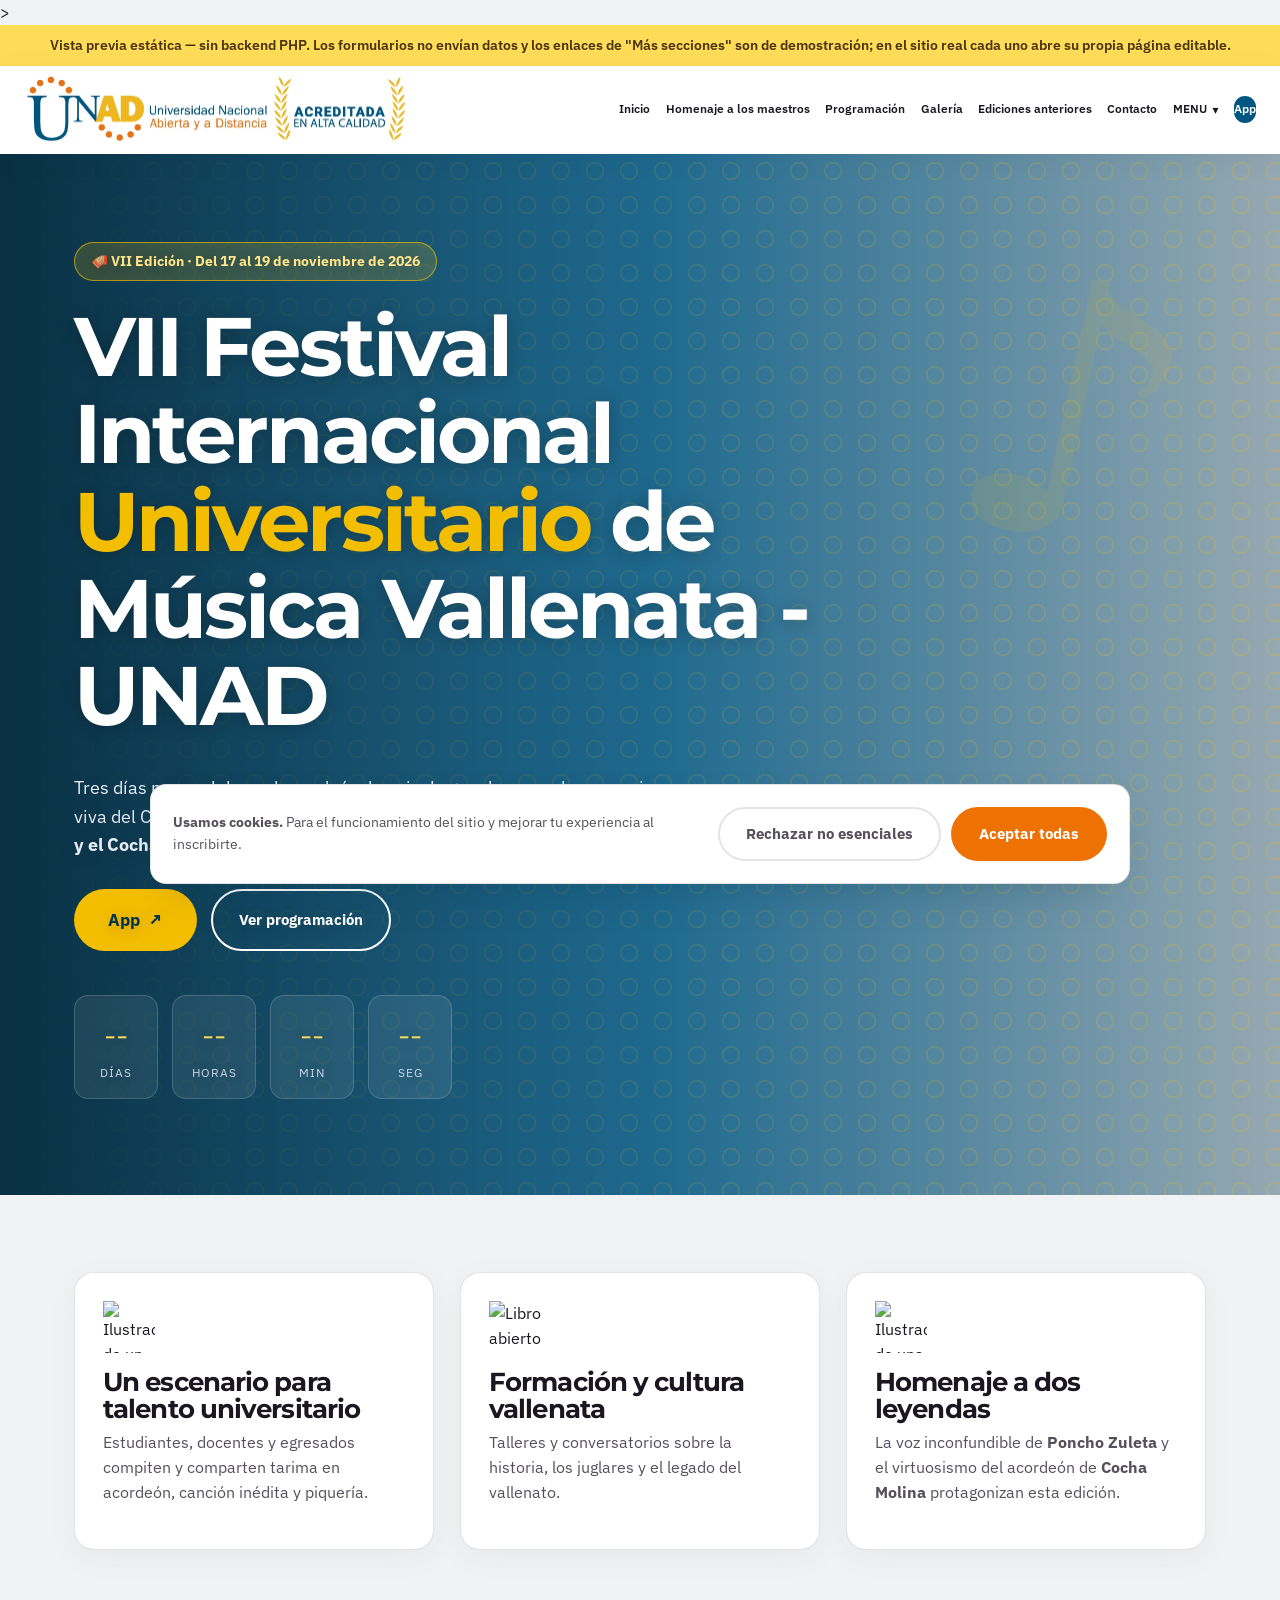
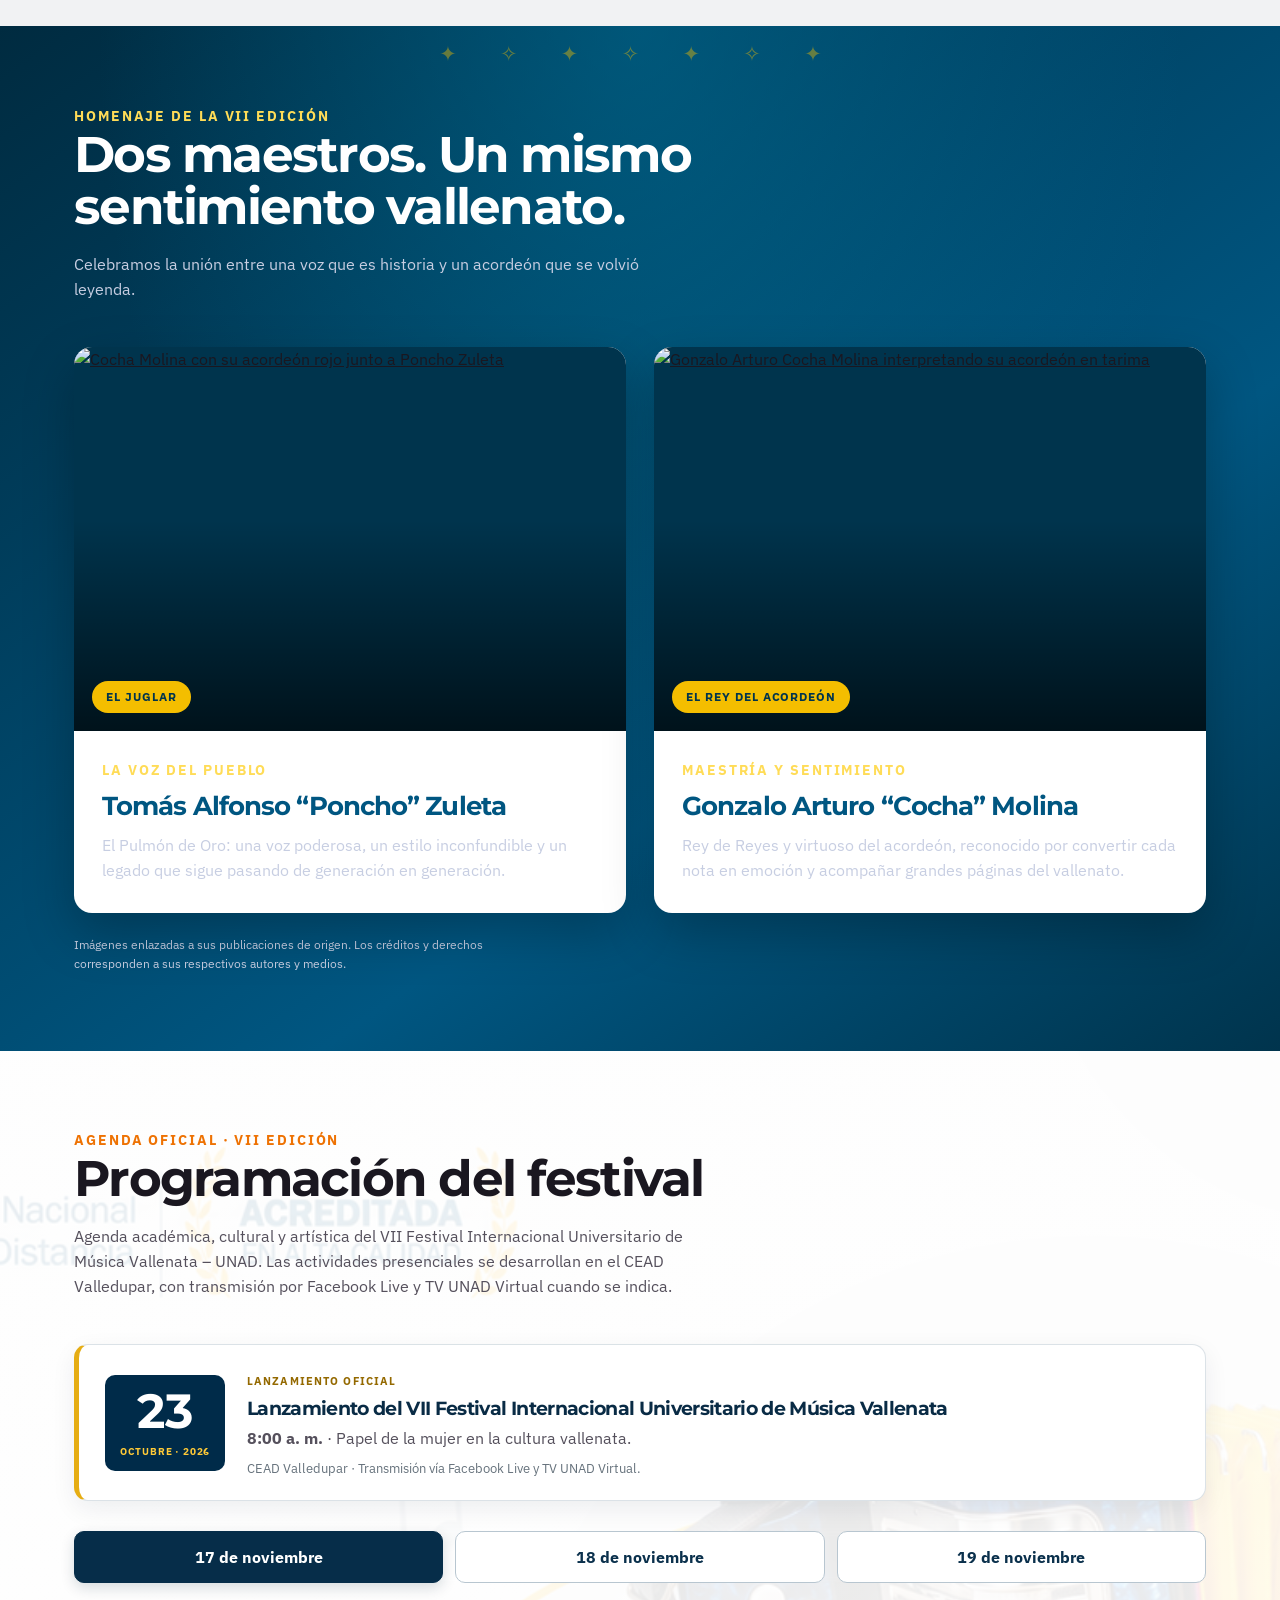
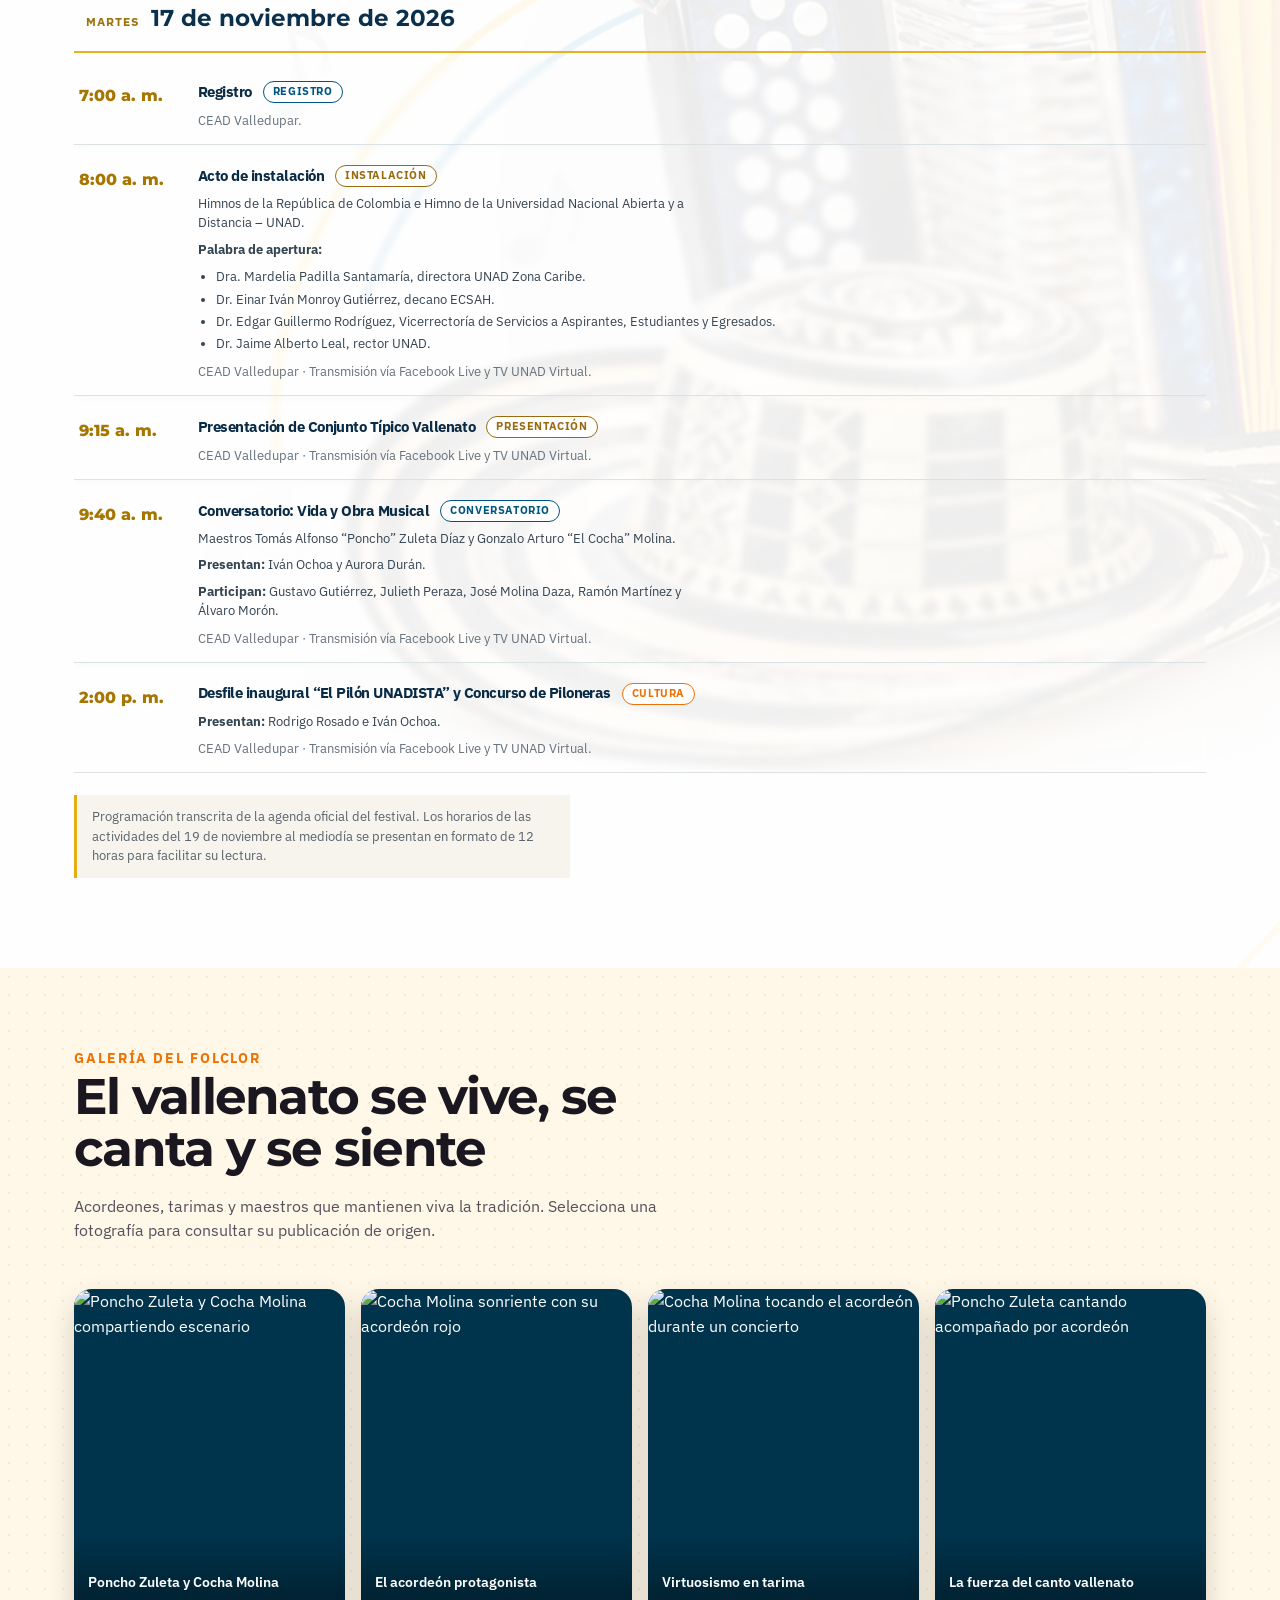
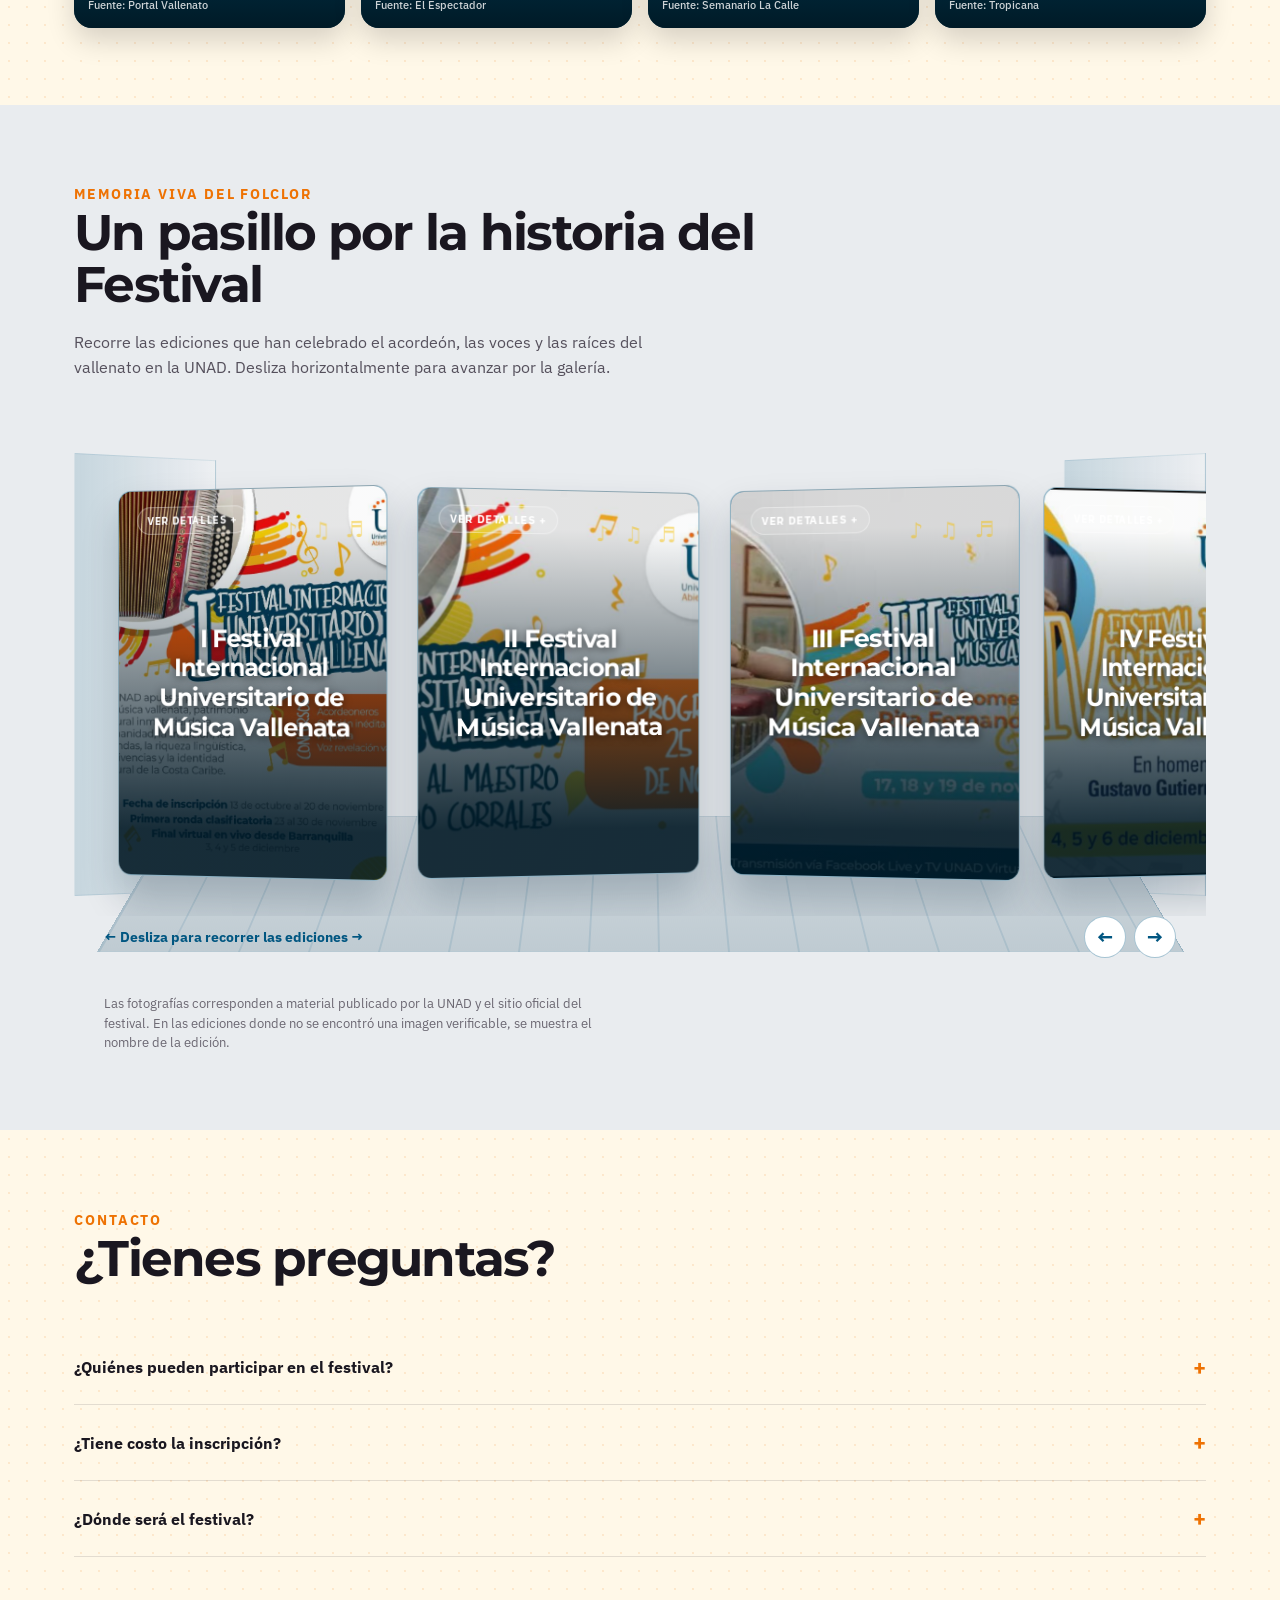
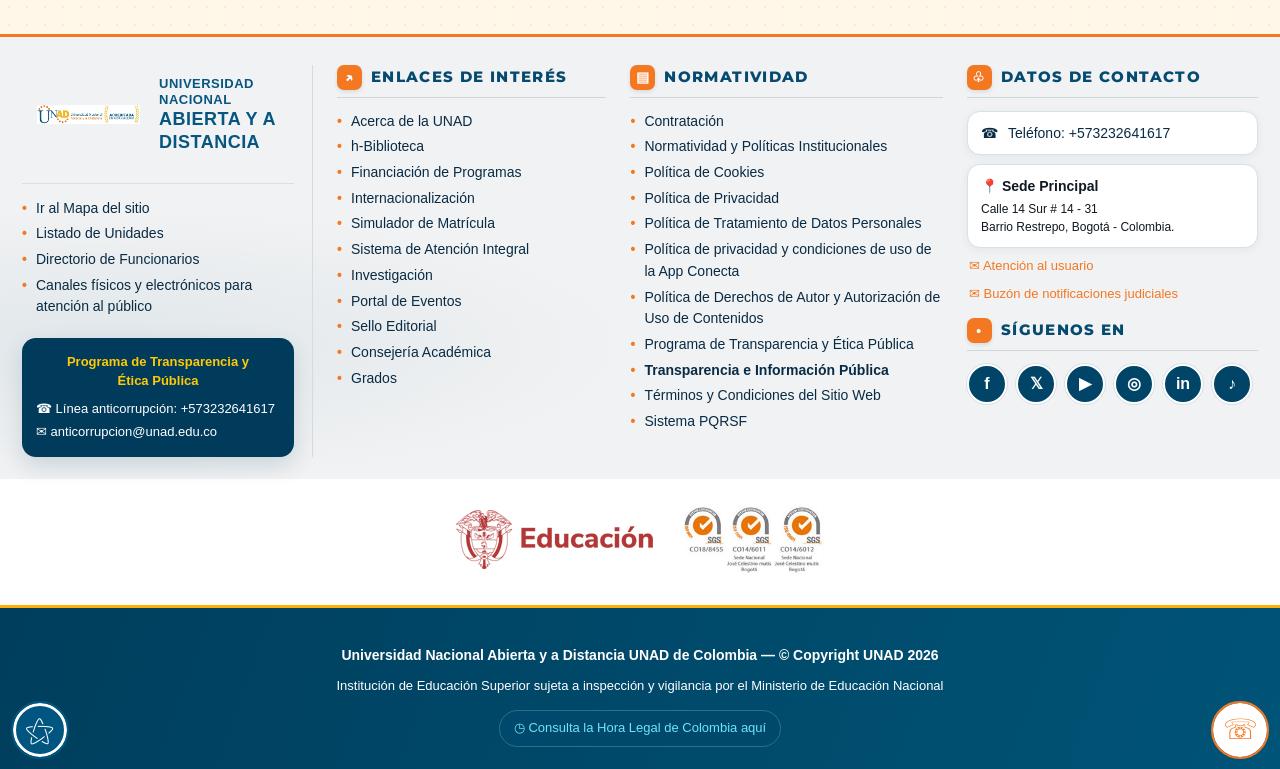
==== index.html @ 538d1299 "Replace generic feature icons with music-themed illustrations" ====
<!DOCTYPE html>
<html lang="es">
<head>
<meta charset="UTF-8">
<meta name="viewport" content="width=device-width, initial-scale=1">
<title>VII Festival Internacional Universitario de Música Vallenata UNAD — Vista previa</title>
<link rel="preconnect" href="https://fonts.googleapis.com">
<link rel="preconnect" href="https://fonts.gstatic.com" crossorigin>
<link href="https://fonts.googleapis.com/css2?family=IBM+Plex+Sans:wght@400;500;600;700&family=Montserrat:wght@400;500;600;700;800;900&display=swap" rel="stylesheet">
<link rel="stylesheet" href="styles.css?v=responsive-20261118">>
</head>
<body>
<button class="volver-arriba" id="volverArriba" type="button" aria-label="Volver arriba">↑</button>
<div class="aviso-preview">Vista previa estática — sin backend PHP. Los formularios no envían datos y los enlaces de "Más secciones" son de demostración; en el sitio real cada uno abre su propia página editable.</div>
<a href="#contenido" class="salto-enlace">Saltar al contenido</a>

<header class="cabecera">
  <div class="contenedor cabecera__barra">
    <a href="#inicio" class="marca">
      <img class="logo-unad" src="images/LOGO%20-%20UNAD.png" alt="Logo oficial de la UNAD">
      <span class="marca__texto"><strong>Festival Vallenato</strong><small>Universitario · VII Edición</small><span class="sello-acreditacion-mini">UNAD · Acreditada en alta calidad</span></span>
    </a>
    <button class="menu-boton" id="menuBoton" aria-expanded="false" aria-controls="menuPrincipal" aria-label="Abrir menú"><span></span><span></span><span></span></button>
    <nav id="menuPrincipal" class="nav">
      <a href="#inicio">Inicio</a>
      <a href="#poncho">Homenaje a los maestros</a>
      <a href="#programacion">Programación</a>
      <a href="#galeria">Galería</a>
      <a href="#inscripciones">Ediciones anteriores</a>
      <a href="#contacto">Contacto</a>
      <div class="nav-drop">
        <button type="button" class="nav-drop__disparador" id="masSeccionesBoton" aria-expanded="false">MENU <span class="nav-drop__flecha">▾</span></button>
        <div class="nav-drop__panel" id="masSeccionesPanel">
          <a href="#paginaConstruccion" data-construccion><span>📄</span> Requisitos</a>
          <a href="concursantes.html"><span>🎉</span> Concursantes</a>
          <a href="comite-directivo.html"><span>🏛️</span> Comité Directivo</a>
          <a href="#paginaConstruccion" data-construccion><span>🏆</span> Ganadores</a>
          <a href="#paginaConstruccion" data-construccion><span>🧑‍⚖️</span> Jurados</a>
          <a href="conversatorio-vida-obra.html"><span>🎙️</span> Conversatorio Vida y Obra</a>
          <a href="#paginaConstruccion" data-construccion><span>🎖️</span> Condecorados Vida y Obra</a>
          <a href="foro-academico.html"><span>💬</span> Foro Académico</a>
          <a href="#paginaConstruccion" data-construccion><span>🌱</span> Semillero Cultura Caribe</a>
          <a href="#paginaConstruccion" data-construccion><span>📖</span> Revista Vallenata (Aires Vallento)</a>
          <a href="asistencia.html"><span>📊</span> Invitados especiales</a>
          <a href="#paginaConstruccion" data-construccion><span>🚀</span> Incubadora de Talento</a>
          <a href="#paginaConstruccion" data-construccion><span>🎪</span> Expofestival UNADISTA</a>
        </div>
      </div>
      <a href="#" class="nav__cta app-link" data-app-placeholder aria-label="Enlace a la aplicación, pendiente de configurar">App</a>
    </nav>
  </div>
</header>

<main id="contenido">

<section class="heroe" id="inicio">
  <div class="heroe__fuelle"></div>
  <div class="contenedor">
    <div class="heroe__contenido">
      <span class="heroe__ojo">🪗 VII Edición · Del 17 al 19 de noviembre de 2026</span>
      <h1>VII Festival Internacional <em> Universitario </em> de Música Vallenata - UNAD </h1>
      <p class="heroe__sub">Tres días para celebrar el acordeón, la caja, la guacharaca y la memoria viva del Caribe. Esta edición rinde homenaje a dos leyendas: <strong>Poncho Zuleta y el Cocha Molina</strong>.</p>
      <div class="heroe__acciones">
        <a href="#" class="boton boton--dorado boton--grande app-link" data-app-placeholder aria-label="Enlace a la aplicación, pendiente de configurar">App <span aria-hidden="true">↗</span></a>
        <a href="#programacion" class="boton boton--linea" style="color:#fff;">Ver programación</a>
      </div>
      <div class="contador" id="contadorFestival" data-fecha="2026-11-17T08:00:00">
        <div class="contador__bloque"><span class="contador__num" id="cDias">--</span><span class="contador__etq">Días</span></div>
        <div class="contador__bloque"><span class="contador__num" id="cHoras">--</span><span class="contador__etq">Horas</span></div>
        <div class="contador__bloque"><span class="contador__num" id="cMin">--</span><span class="contador__etq">Min</span></div>
        <div class="contador__bloque"><span class="contador__num" id="cSeg">--</span><span class="contador__etq">Seg</span></div>
      </div>
    </div>
  </div>
</section>


<section class="seccion">
  <div class="contenedor">
    <div class="rejilla rejilla--3">
      <div class="tarjeta">
        <span class="icono-vallenato__marco"><img class="icono-vallenato" src="https://www.svgrepo.com/show/66164/accordion.svg" alt="Ilustración de un acordeón" loading="lazy"></span>
        <h3>Un escenario para talento universitario</h3>
        <p>Estudiantes, docentes y egresados compiten y comparten tarima en acordeón, canción inédita y piquería.</p>
      </div>
      <div class="tarjeta">
        <span class="icono-vallenato__marco icono-vallenato__marco--libro"><img class="icono-vallenato" src="https://www.svgrepo.com/show/537464/open-book.svg" alt="Libro abierto, símbolo de formación y cultura" loading="lazy"><img class="icono-vallenato__nota" src="https://www.svgrepo.com/show/313279/musical-notes.svg" alt="" aria-hidden="true" loading="lazy"></span>
        <h3>Formación y cultura vallenata</h3>
        <p>Talleres y conversatorios sobre la historia, los juglares y el legado del vallenato.</p>
      </div>
      <div class="tarjeta">
        <span class="icono-vallenato__marco"><img class="icono-vallenato" src="https://www.svgrepo.com/show/49041/guitar-music-instrument.svg" alt="Ilustración de una guitarra" loading="lazy"></span>
        <h3>Homenaje a dos leyendas</h3>
        <p>La voz inconfundible de <strong>Poncho Zuleta</strong> y el virtuosismo del acordeón de <strong>Cocha Molina</strong> protagonizan esta edición.</p>
      </div>
    </div>
  </div>
</section>

<section class="seccion seccion--oscura homenaje" id="poncho">
  <div class="homenaje__bordado" aria-hidden="true">✦ ✧ ✦ ✧ ✦ ✧ ✦</div>
  <div class="contenedor">
    <div class="seccion__cabecera">
      <span class="seccion__kicker">Homenaje de la VII edición</span>
      <h2>Dos maestros. Un mismo sentimiento vallenato.</h2>
      <p>Celebramos la unión entre una voz que es historia y un acordeón que se volvió leyenda.</p>
    </div>
    <div class="homenaje__maestros">
      <article class="maestro-card">
        <a class="maestro-card__foto" href="https://www.elespectador.com/entretenimiento/musica/poncho-zuleta-y-cocha-molina-presentan-al-mundo-el-juglar-y-el-rey-de-reyes/" target="_blank" rel="noopener noreferrer" aria-label="Ver artículo sobre Poncho Zuleta y Cocha Molina">
          <img src="https://cloudfront-us-east-1.images.arcpublishing.com/elespectador/MXMMQKSXNFFPRJWNBVIQBXIE6Y.jpg" alt="Cocha Molina con su acordeón rojo junto a Poncho Zuleta" loading="lazy">
          <span class="maestro-card__sello">El juglar</span>
        </a>
        <div class="maestro-card__texto"><span class="seccion__kicker">La voz del pueblo</span><h3>Tomás Alfonso “Poncho” Zuleta</h3><p>El Pulmón de Oro: una voz poderosa, un estilo inconfundible y un legado que sigue pasando de generación en generación.</p></div>
      </article>
      <article class="maestro-card">
        <a class="maestro-card__foto" href="https://semanariolacalle.com/del-acordeon-al-teclado-la-nueva-apuesta-del-cocha-molina-para-preservar-la-musica-vallenata/" target="_blank" rel="noopener noreferrer" aria-label="Ver artículo sobre Cocha Molina">
          <img src="https://cdn.semanariolacalle.com/2021/10/WhatsApp-Image-2021-10-08-at-11.25.32-AM.jpeg" alt="Gonzalo Arturo Cocha Molina interpretando su acordeón en tarima" loading="lazy">
          <span class="maestro-card__sello">El rey del acordeón</span>
        </a>
        <div class="maestro-card__texto"><span class="seccion__kicker">Maestría y sentimiento</span><h3>Gonzalo Arturo “Cocha” Molina</h3><p>Rey de Reyes y virtuoso del acordeón, reconocido por convertir cada nota en emoción y acompañar grandes páginas del vallenato.</p></div>
      </article>
    </div>
    <p class="homenaje__nota">Imágenes enlazadas a sus publicaciones de origen. Los créditos y derechos corresponden a sus respectivos autores y medios.</p>
  </div>
</section>

<section class="seccion agenda-oficial" id="programacion">
  <div class="contenedor">
    <div class="seccion__cabecera">
      <span class="seccion__kicker">Agenda oficial · VII edición</span>
      <h2>Programación del festival</h2>
      <p>Agenda académica, cultural y artística del VII Festival Internacional Universitario de Música Vallenata – UNAD. Las actividades presenciales se desarrollan en el CEAD Valledupar, con transmisión por Facebook Live y TV UNAD Virtual cuando se indica.</p>
    </div>
    <div class="agenda-lanzamiento">
      <div class="agenda-lanzamiento__fecha"><strong>23</strong><span>OCTUBRE · 2026</span></div>
      <div class="agenda-lanzamiento__contenido">
        <span class="agenda-etiqueta">Lanzamiento oficial</span>
        <h3>Lanzamiento del VII Festival Internacional Universitario de Música Vallenata</h3>
        <p><strong>8:00 a. m.</strong> · Papel de la mujer en la cultura vallenata.</p>
        <small>CEAD Valledupar · Transmisión vía Facebook Live y TV UNAD Virtual.</small>
      </div>
    </div>
    <div class="dias-tabs agenda-selector" role="tablist" aria-label="Seleccionar día de programación">
      <button type="button" class="activo" role="tab" aria-selected="true" aria-controls="dia1" data-dia="dia1">17 de noviembre</button>
      <button type="button" role="tab" aria-selected="false" aria-controls="dia2" data-dia="dia2">18 de noviembre</button>
      <button type="button" role="tab" aria-selected="false" aria-controls="dia3" data-dia="dia3">19 de noviembre</button>
    </div>
    <div class="agenda-dias-completos">
      <section id="dia1" class="dia-panel activo">
        <div class="agenda-fecha"><span>Martes</span><strong>17 de noviembre de 2026</strong></div>
        <article class="evento-fila agenda-evento"><time class="evento-fila__hora">7:00 a. m.</time><div><div class="agenda-evento__titulo"><h4>Registro</h4><span class="etiqueta etiqueta--academico">Registro</span></div><small>CEAD Valledupar.</small></div></article>
        <article class="evento-fila agenda-evento"><time class="evento-fila__hora">8:00 a. m.</time><div><div class="agenda-evento__titulo"><h4>Acto de instalación</h4><span class="etiqueta etiqueta--homenaje">Instalación</span></div><p>Himnos de la República de Colombia e Himno de la Universidad Nacional Abierta y a Distancia – UNAD.</p><p><strong>Palabra de apertura:</strong></p><ul><li>Dra. Mardelia Padilla Santamaría, directora UNAD Zona Caribe.</li><li>Dr. Einar Iván Monroy Gutiérrez, decano ECSAH.</li><li>Dr. Edgar Guillermo Rodríguez, Vicerrectoría de Servicios a Aspirantes, Estudiantes y Egresados.</li><li>Dr. Jaime Alberto Leal, rector UNAD.</li></ul><small>CEAD Valledupar · Transmisión vía Facebook Live y TV UNAD Virtual.</small></div></article>
        <article class="evento-fila agenda-evento"><time class="evento-fila__hora">9:15 a. m.</time><div><div class="agenda-evento__titulo"><h4>Presentación de Conjunto Típico Vallenato</h4><span class="etiqueta etiqueta--homenaje">Presentación</span></div><small>CEAD Valledupar · Transmisión vía Facebook Live y TV UNAD Virtual.</small></div></article>
        <article class="evento-fila agenda-evento"><time class="evento-fila__hora">9:40 a. m.</time><div><div class="agenda-evento__titulo"><h4>Conversatorio: Vida y Obra Musical</h4><span class="etiqueta etiqueta--academico">Conversatorio</span></div><p>Maestros Tomás Alfonso “Poncho” Zuleta Díaz y Gonzalo Arturo “El Cocha” Molina.</p><p><strong>Presentan:</strong> Iván Ochoa y Aurora Durán.</p><p><strong>Participan:</strong> Gustavo Gutiérrez, Julieth Peraza, José Molina Daza, Ramón Martínez y Álvaro Morón.</p><small>CEAD Valledupar · Transmisión vía Facebook Live y TV UNAD Virtual.</small></div></article>
        <article class="evento-fila agenda-evento"><time class="evento-fila__hora">2:00 p. m.</time><div><div class="agenda-evento__titulo"><h4>Desfile inaugural “El Pilón UNADISTA” y Concurso de Piloneras</h4><span class="etiqueta etiqueta--competencia">Cultura</span></div><p><strong>Presentan:</strong> Rodrigo Rosado e Iván Ochoa.</p><small>CEAD Valledupar · Transmisión vía Facebook Live y TV UNAD Virtual.</small></div></article>
      </section>

      <section id="dia2" class="dia-panel" hidden aria-hidden="true">
        <div class="agenda-fecha"><span>Miércoles</span><strong>18 de noviembre de 2026</strong></div>
        <article class="evento-fila agenda-evento"><time class="evento-fila__hora">7:00 a. m.</time><div><div class="agenda-evento__titulo"><h4>Registro</h4><span class="etiqueta etiqueta--academico">Registro</span></div><small>CEAD Valledupar.</small></div></article>
        <article class="evento-fila agenda-evento"><time class="evento-fila__hora">8:00 a. m.</time><div><div class="agenda-evento__titulo"><h4>Foro Académico: Música del Caribe – “El vallenato: Patrimonio, Cultura, Educación e Innovación”</h4><span class="etiqueta etiqueta--academico">Foro académico</span></div><p><strong>Presenta:</strong> Carlos Liñán Pitre.</p><p><strong>Moderadora:</strong> Martha Viviana Vargas, vicerrectora de Inclusión Social para el Desarrollo Regional y la Proyección Comunitaria.</p><p><strong>Participan:</strong></p><ul><li>Carlos Arturo Russo Alfaro.</li><li>Kandymaku Busintaca.</li><li>Roger Bermúdez Villamizar.</li><li>Antonio Giménez Fréite.</li></ul><small>CEAD Valledupar · Transmisión vía Facebook Live y TV UNAD Virtual.</small></div></article>
        <article class="evento-fila agenda-evento"><time class="evento-fila__hora">2:00 p. m.</time><div><div class="agenda-evento__titulo"><h4>Ronda eliminatoria de concursos</h4><span class="etiqueta etiqueta--competencia">Eliminatorias</span></div><p><strong>Presentan:</strong> Rodrigo Rosado e Iván Ochoa.</p><p><strong>Categorías:</strong></p><ul><li>Canción Inédita.</li><li>Voz Revelación.</li><li>Acordeonero.</li><li>Piqueria.</li></ul><small>CEAD Valledupar · Transmisión vía Facebook Live y TV UNAD Virtual.</small></div></article>
      </section>

      <section id="dia3" class="dia-panel" hidden aria-hidden="true">
        <div class="agenda-fecha"><span>Jueves</span><strong>19 de noviembre de 2026</strong></div>
        <article class="evento-fila agenda-evento"><time class="evento-fila__hora">7:00 a. m.</time><div><div class="agenda-evento__titulo"><h4>Registro</h4><span class="etiqueta etiqueta--academico">Registro</span></div><small>CEAD Valledupar.</small></div></article>
        <article class="evento-fila agenda-evento"><time class="evento-fila__hora">8:00 a. m.</time><div><div class="agenda-evento__titulo"><h4>Ronda eliminatoria para las categorías</h4><span class="etiqueta etiqueta--competencia">Eliminatorias</span></div><p><strong>Presentan:</strong> Rodrigo Rosado e Iván Ochoa.</p><p><strong>Categorías:</strong> Acordeoneros, Canción Inédita, Voz Revelación y Piqueria.</p><small>CEAD Valledupar · Transmisión vía Facebook Live y TV UNAD Virtual.</small></div></article>
        <article class="evento-fila agenda-evento"><time class="evento-fila__hora">10:30 a. m.</time><div><div class="agenda-evento__titulo"><h4>Final de concurso por categorías</h4><span class="etiqueta etiqueta--competencia">Finales</span></div><p><strong>Presentan:</strong> Rodrigo Rosado e Iván Ochoa.</p><p><strong>Categorías:</strong> Piquería, Acordeoneros, Canción Inédita y Voz Revelación.</p><small>CEAD Valledupar · Transmisión vía Facebook Live y TV UNAD Virtual.</small></div></article>
        <article class="evento-fila agenda-evento"><time class="evento-fila__hora">12:00 a. m. <small>(así figura en el PDF)</small></time><div><div class="agenda-evento__titulo"><h4>Presentación Revista Aires Vallenatos</h4><span class="etiqueta etiqueta--academico">Revista</span></div><p><strong>Presenta:</strong> Angélica Vides Daza.</p><small>CEAD Valledupar · Transmisión vía Facebook Live y TV UNAD Virtual.</small></div></article>
        <article class="evento-fila agenda-evento"><time class="evento-fila__hora">12:30 a. m. <small>(así figura en el PDF)</small></time><div><div class="agenda-evento__titulo"><h4>Entrega de certificados – Incubadora de Talento UNADISTA</h4><span class="etiqueta etiqueta--academico">Certificación</span></div><small>CEAD Valledupar · Transmisión vía Facebook Live y TV UNAD Virtual.</small></div></article>
        <article class="evento-fila agenda-evento agenda-evento--noche"><time class="evento-fila__hora">5:00 p. m.</time><div><div class="agenda-evento__titulo"><h4>Registro</h4><span class="etiqueta etiqueta--academico">Registro</span></div><small>CEAD Valledupar.</small></div></article>
        <article class="evento-fila agenda-evento agenda-evento--noche"><time class="evento-fila__hora">6:00 p. m.</time><div><div class="agenda-evento__titulo"><h4>Noche de Gala UNADISTA</h4><span class="etiqueta etiqueta--homenaje">Gala</span></div><p><strong>Presentan:</strong> Aurora Durán e Iván Ochoa.</p><p><strong>Condecoración “Vida y Obra Musical”:</strong></p><ul><li>Everardo Armenta Alonso – Compositor.</li><li>Hildmaro Bolaño – Acordeonero.</li><li>Germán Alfredo Calderón – Guacharaquero.</li><li>Álvaro Molina Silva – Corista.</li><li>Jorge Vizcaíno – Fortalecimiento y promoción al folclor vallenato.</li></ul><p><strong>Entregan:</strong> Dr. Edgar Guillermo Rodríguez, Vicerrectoría de Servicios a Aspirantes, Estudiantes y Egresados; y Dra. Mardelia Yolima Padilla Santamaría, directora Zona Caribe.</p><small>CEAD Valledupar · Transmisión vía Facebook Live y TV UNAD Virtual.</small></div></article>
        <article class="evento-fila agenda-evento agenda-evento--noche"><time class="evento-fila__hora">7:15 p. m.</time><div><div class="agenda-evento__titulo"><h4>Presentación Musical: Los Legendarios del Vallenato</h4><span class="etiqueta etiqueta--homenaje">Presentación</span></div><small>CEAD Valledupar · Transmisión vía Facebook Live y TV UNAD Virtual.</small></div></article>
        <article class="evento-fila agenda-evento agenda-evento--noche"><time class="evento-fila__hora">8:15 p. m.</time><div><div class="agenda-evento__titulo"><h4>Entrega de reconocimiento a los maestros homenajeados</h4><span class="etiqueta etiqueta--homenaje">Reconocimiento</span></div><p>Tomás Alfonso “Poncho” Zuleta Díaz y Gonzalo Arturo “El Cocha” Molina, homenajeados en el marco del VII Festival Internacional Universitario de Música Vallenata.</p><p><strong>Entregan:</strong> Dr. Edgar Guillermo Rodríguez, Vicerrectoría de Servicios a Aspirantes, Estudiantes y Egresados; y Dra. Mardelia Yolima Padilla Santamaría, directora Zona Caribe.</p><small>CEAD Valledupar · Transmisión vía Facebook Live y TV UNAD Virtual.</small></div></article>
        <article class="evento-fila agenda-evento agenda-evento--noche"><time class="evento-fila__hora">8:50 p. m.</time><div><div class="agenda-evento__titulo"><h4>Presentación Musical: Artista Vallenato SAYCO</h4><span class="etiqueta etiqueta--homenaje">Presentación</span></div><small>CEAD Valledupar · Transmisión vía Facebook Live y TV UNAD Virtual.</small></div></article>
        <article class="evento-fila agenda-evento agenda-evento--noche"><time class="evento-fila__hora">9:40 p. m.</time><div><div class="agenda-evento__titulo"><h4>Entrega de premiación a los ganadores</h4><span class="etiqueta etiqueta--competencia">Premiación</span></div><p><strong>Entregan:</strong> Dr. Edgar Guillermo Rodríguez, Vicerrectoría de Servicios a Aspirantes, Estudiantes y Egresados; y Dra. Mardelia Yolima Padilla Santamaría, directora Zona Caribe.</p><p><strong>Categorías premiadas:</strong> Acordeonero, Canción Inédita, Voz Revelación, Piqueria y Pilonera.</p><small>CEAD Valledupar · Transmisión vía Facebook Live y TV UNAD Virtual.</small></div></article>
      </section>
    </div>
    <p class="agenda-nota">Programación transcrita de la agenda oficial del festival. Los horarios de las actividades del 19 de noviembre al mediodía se presentan en formato de 12 horas para facilitar su lectura.</p>
  </div>
</section>




<section class="seccion seccion--crema" id="galeria">
  <div class="contenedor">
    <div class="seccion__cabecera"><span class="seccion__kicker">Galería del folclor</span><h2>El vallenato se vive, se canta y se siente</h2><p>Acordeones, tarimas y maestros que mantienen viva la tradición. Selecciona una fotografía para consultar su publicación de origen.</p></div>
    <div class="galeria">
      <figure><a href="https://portalvallenato.net/2016/12/16/bajando-de-peso-gana-el-folclor-y-el-amor-poncho-zuleta/" target="_blank" rel="noopener noreferrer"><img src="https://portalvallenato.net/wp-content/uploads/2016/12/poncho-zuleta-y-el-cocha-molina-foto-cristian-rodrc3adfuez.jpg" alt="Poncho Zuleta y Cocha Molina compartiendo escenario" loading="lazy"><figcaption>Poncho Zuleta y Cocha Molina <small>Fuente: Portal Vallenato</small></figcaption></a></figure>
      <figure><a href="https://www.elespectador.com/entretenimiento/musica/poncho-zuleta-y-cocha-molina-presentan-al-mundo-el-juglar-y-el-rey-de-reyes/" target="_blank" rel="noopener noreferrer"><img src="https://cloudfront-us-east-1.images.arcpublishing.com/elespectador/MXMMQKSXNFFPRJWNBVIQBXIE6Y.jpg" alt="Cocha Molina sonriente con su acordeón rojo" loading="lazy"><figcaption>El acordeón protagonista <small>Fuente: El Espectador</small></figcaption></a></figure>
      <figure><a href="https://semanariolacalle.com/del-acordeon-al-teclado-la-nueva-apuesta-del-cocha-molina-para-preservar-la-musica-vallenata/" target="_blank" rel="noopener noreferrer"><img src="https://cdn.semanariolacalle.com/2021/10/WhatsApp-Image-2021-10-08-at-11.25.32-AM.jpeg" alt="Cocha Molina tocando el acordeón durante un concierto" loading="lazy"><figcaption>Virtuosismo en tarima <small>Fuente: Semanario La Calle</small></figcaption></a></figure>
      <figure><a href="https://www.tropicanafm.com/2025/cuantos-anos-tiene-poncho-zuleta-asi-lucia-en-sus-inicios-cuando-lanzo-mi-hermano-y-yo-439148.html" target="_blank" rel="noopener noreferrer"><img src="https://www.tropicanafm.com/wp-content/uploads/2025/06/29062025-Poncho-Zuleta.png" alt="Poncho Zuleta cantando acompañado por acordeón" loading="lazy"><figcaption>La fuerza del canto vallenato <small>Fuente: Tropicana</small></figcaption></a></figure>
    </div>
  </div>
</section>

<section class="seccion seccion--crema pasillo-seccion" id="inscripciones">
  <div class="contenedor">
    <div class="seccion__cabecera pasillo-intro">
      <span class="seccion__kicker">Memoria viva del folclor</span>
      <h2>Un pasillo por la historia del Festival</h2>
      <p>Recorre las ediciones que han celebrado el acordeón, las voces y las raíces del vallenato en la UNAD. Desliza horizontalmente para avanzar por la galería.</p>
    </div>
    <div class="pasillo-escena" aria-label="Pasillo 3D con ediciones anteriores del Festival Vallenato UNAD">
      <div class="pasillo-pared pasillo-pared--izquierda" aria-hidden="true"></div>
      <div class="pasillo-pared pasillo-pared--derecha" aria-hidden="true"></div>
      <div class="pasillo-piso" aria-hidden="true"></div>
      <div class="pasillo-recorrido" tabindex="0" aria-label="Galería desplazable de ediciones anteriores">
        <article class="edicion-card edicion-card--foto">
          <img src="images/festival-I.png" alt="Fotografía de la I Festival Internacional Universitario de Música Vallenata" loading="lazy">
          <div class="edicion-card__contenido edicion-card__marco"><span class="edicion-card__numero">I</span><span class="edicion-card__sello">3–5 diciembre · 2020</span><h3>I Festival Internacional Universitario de Música Vallenata</h3><p>La iniciativa nació en la Zona Caribe para fortalecer, desde la academia, la tradición, las leyendas y la identidad cultural vallenata.</p><p class="edicion-card__detalle"><strong>Modalidad:</strong> virtual · <strong>Actividades:</strong> acordeón, canción inédita, piquería y voz talento del vallenato.</p><a href="https://eventos.unad.edu.co/i-festival-internacional-universitario-de-musica-vallenata" target="_blank" rel="noopener noreferrer">Consultar ficha oficial ↗</a></div>
        </article>
        <article class="edicion-card edicion-card--foto">
          <img src="images/festival-II.png" alt="Fotografía de la II Festival Internacional Universitario de Música Vallenata" loading="lazy">
          <div class="edicion-card__contenido edicion-card__marco"><span class="edicion-card__numero">II</span><span class="edicion-card__sello">25–27 noviembre · 2021</span><h3>II Festival Internacional Universitario de Música Vallenata</h3><p>Esta versión impulsó las tradiciones vallenatas desde el escenario académico y la reflexión sobre su legado cultural.</p><p class="edicion-card__detalle"><strong>Modalidad:</strong> virtual · <strong>Homenaje:</strong> Emilio Oviedo Corrales, “el descubridor de cantantes”.</p><p class="edicion-card__detalle"><strong>Espacio académico:</strong> “Disertaciones sobre la música vallenata”. Concursos de acordeón, voz revelación, canción inédita, piquería y piloneras.</p><a href="https://eventos.unad.edu.co/segundo-festival-internacional-universitario-de-musica-vallenata" target="_blank" rel="noopener noreferrer">Consultar ficha oficial ↗</a></div>
        </article>
        <article class="edicion-card edicion-card--foto">
          <img src="images/festival-III.png" alt="Fotografía de la III Festival Internacional Universitario de Música Vallenata" loading="lazy">
          <div class="edicion-card__contenido edicion-card__marco"><span class="edicion-card__numero">III</span><span class="edicion-card__sello">17–19 noviembre · 2022</span><h3>III Festival Internacional Universitario de Música Vallenata</h3><p>Homenaje a la maestra compositora <strong>Rita Fernández Padilla</strong>, pionera de una agrupación vallenata femenina: Las Universitarias.</p><p class="edicion-card__detalle"><strong>Concursos:</strong> acordeoneros mayores y juveniles, canción inédita, voz revelación, piloneras y piquería.</p><a href="https://eventos.unad.edu.co/iii-festival-internacional-universitario-de-musica-vallenata-unad" target="_blank" rel="noopener noreferrer">Consultar ficha oficial ↗</a></div>
        </article>
        <article class="edicion-card edicion-card--foto">
          <img src="images/festival-IV.png" alt="Fotografía de la IV Festival Internacional Universitario de Música Vallenata" loading="lazy">
          <div class="edicion-card__contenido edicion-card__marco"><span class="edicion-card__numero">IV</span><span class="edicion-card__sello">4–6 diciembre · 2023</span><h3>IV Festival Internacional Universitario de Música Vallenata</h3><p>Edición dedicada al maestro <strong>Gustavo Gutiérrez Cabello</strong>, cantante y compositor reconocido como pionero del vallenato lírico.</p><p class="edicion-card__detalle"><strong>Lugar:</strong> Casa de la Cultura Cecilia Caballero de López, Valledupar. <strong>Formato:</strong> presencial.</p><a href="https://eventos.unad.edu.co/iv-festival-internacional-universitario-de-musica-vallenata-unad" target="_blank" rel="noopener noreferrer">Consultar ficha oficial ↗</a></div>
        </article>
        <article class="edicion-card edicion-card--foto">
          <img src="images/festival-V.png" alt="Fotografía de la V Festival Internacional Universitario de Música Vallenata" loading="lazy">
          <div class="edicion-card__contenido edicion-card__marco"><span class="edicion-card__numero">V</span><span class="edicion-card__sello">28–30 noviembre · 2024</span><h3>V Festival Internacional Universitario de Música Vallenata</h3><p>Homenaje al maestro <strong>Silvio Brito Medina</strong>, “La Voz Más Clara del Vallenato”. Se desarrolló en el CEAD Valledupar.</p><p class="edicion-card__detalle"><strong>Participación:</strong> más de 300 asistentes presenciales, 1.000 virtuales y 51 concursantes. Luis Alberto Prado, del CCAV Sahagún, obtuvo el primer lugar en canción inédita.</p><a href="https://noticias.unad.edu.co/index.php/noticias-unad/el-talento-unadista-brillo-en-el-v-festival-internacional-de-musica-vallenata-de-la-unad" target="_blank" rel="noopener noreferrer">Resultados y memoria oficial ↗</a></div>
        </article>
        <article class="edicion-card edicion-card--foto">
          <img src="images/festival-VI.png" alt="Fotografía de la VI Festival Internacional Universitario de Música Vallenata" loading="lazy">
          <div class="edicion-card__contenido edicion-card__marco"><span class="edicion-card__numero">VI</span><span class="edicion-card__sello">9–11 diciembre · 2025</span><h3>VI Festival Internacional Universitario de Música Vallenata</h3><p>Homenaje al maestro <strong>Israel Romero Ospino</strong>, “El Pollo Irra”, referente del acordeón y del Binomio de Oro de América.</p><p class="edicion-card__detalle"><strong>Modalidad:</strong> presencial y virtual. Incluyó muestras musicales, concursos, actividades formativas y espacios académicos. Entre los ganadores se destacaron Luis Beltrán, Julio Vitola y Jorge Moreno en acordeón aficionado.</p><a href="https://noticias.unad.edu.co/index.php/noticias-unad/se-acerca-vi-festival-internacional-universitario-de-musica-vallenata-de-la-unad" target="_blank" rel="noopener noreferrer">Consultar memoria oficial ↗</a></div>
        </article>
        <article class="edicion-card edicion-card--sin-foto edicion-card--actual">
          <div class="edicion-card__marco"><span class="edicion-card__numero">VII</span><span class="edicion-card__sello">2026 · Edición actual</span><h3>VII Festival Internacional Universitario de Música Vallenata</h3><p>Homenaje a Poncho Zuleta y Cocha Molina. Del 17 al 19 de noviembre de 2026.</p><a href="#inicio">Explorar la edición actual ↗</a></div>
        </article>
      </div>
      <div class="pasillo-controles"><span>← Desliza para recorrer las ediciones →</span><div class="pasillo-flechas"><button type="button" class="pasillo-flecha" id="pasilloAnterior" aria-label="Edición anterior">←</button><button type="button" class="pasillo-flecha" id="pasilloSiguiente" aria-label="Siguiente edición">→</button></div></div>
    </div>
    <p class="pasillo-nota">Las fotografías corresponden a material publicado por la UNAD y el sitio oficial del festival. En las ediciones donde no se encontró una imagen verificable, se muestra el nombre de la edición.</p>
  </div>
</section>

<section class="seccion seccion--crema" id="contacto">
  <div class="contenedor">
    <div class="seccion__cabecera"><span class="seccion__kicker">Contacto</span><h2>¿Tienes preguntas?</h2></div>
    <div class="acordeon">
      <div class="acordeon-item">
        <button class="acordeon-item__pregunta" aria-expanded="false">¿Quiénes pueden participar en el festival? <span class="acordeon-item__signo">+</span></button>
        <div class="acordeon-item__respuesta"><p>Estudiantes activos y egresados de instituciones de educación superior colombianas.</p></div>
      </div>
      <div class="acordeon-item">
        <button class="acordeon-item__pregunta" aria-expanded="false">¿Tiene costo la inscripción? <span class="acordeon-item__signo">+</span></button>
        <div class="acordeon-item__respuesta"><p>No, la inscripción es completamente gratuita.</p></div>
      </div>
      <div class="acordeon-item">
        <button class="acordeon-item__pregunta" aria-expanded="false">¿Dónde será el festival? <span class="acordeon-item__signo">+</span></button>
        <div class="acordeon-item__respuesta"><p>CEAD Valledupar · Modalidad híbrida con transmisión por TV UNAD Virtual · 17 al 19 de noviembre de 2026.</p></div>
      </div>
    </div>
  </div>
</section>


<section class="pagina-construccion" id="paginaConstruccion" hidden aria-live="polite">
  <div class="contenedor">
    <div class="construccion-panel">
      <div class="acreditacion-lockup" style="justify-content:center;">
        <img src="images/LOGO%20-%20UNAD.png" alt="Logotipo de la Universidad Nacional Abierta y a Distancia, UNAD">
        <div class="acreditacion-lockup__texto" style="text-align:left;">
          <strong>UNIVERSIDAD NACIONAL ABIERTA Y A DISTANCIA</strong>
          <span>ACREDITADA EN ALTA CALIDAD</span>
        </div>
      </div>
      <div class="construccion-icono" aria-hidden="true">⚒</div>
      <span class="construccion-etiqueta">Página en construcción</span>
      <h1 id="construccionTitulo">Próximamente</h1>
      <p id="construccionDescripcion">Estamos preparando este espacio para compartir más información, contenidos y novedades del Festival Internacional Universitario de Música Vallenata.</p>
      <div class="construccion-puntos" aria-hidden="true"><span></span><span></span><span></span></div>
      <a href="#inicio" class="boton boton--relleno" id="volverInicioConstruccion">Volver al inicio</a>
    </div>
  </div>
</section>

</main>


<div class="edicion-modal" id="edicionModal" hidden role="dialog" aria-modal="true" aria-labelledby="edicionModalTitulo">
  <div class="edicion-modal__fondo" data-cerrar-edicion></div>
  <div class="edicion-modal__ventana" role="document">
    <header class="em-banner">
      <button type="button" class="edicion-modal__cerrar" id="cerrarEdicionModal" aria-label="Cerrar ventana">×</button>
      <h2 class="em-solo-lector" id="edicionModalTitulo"></h2>
      <!-- BANNER: la imagen se carga desde el campo "banner" de cada edición en script.js. -->
      <div class="em-banner__imagen" id="edicionModalBanner"></div>
    </header>
    <div class="em-medio">
      <section class="em-caja" aria-labelledby="emInfoTitulo">
        <h3 class="em-caja__titulo" id="emInfoTitulo">Información</h3>
        <dl class="em-datos" id="edicionModalDatos"></dl>
        <p class="em-detalle" id="edicionModalDetalle"></p>
        <a class="boton boton--dorado em-enlace" id="edicionModalEnlace" href="#" target="_blank" rel="noopener noreferrer">Consultar fuente oficial ↗</a>
      </section>
      <section class="em-caja" aria-labelledby="emVideoTitulo">
        <h3 class="em-caja__titulo" id="emVideoTitulo">Video</h3>
        <!-- VIDEO: el reproductor se carga desde el campo "video" de cada edición en script.js (objeto EDICIONES). -->
        <div class="em-video" id="edicionModalVideo"></div>
      </section>
    </div>
    <section class="em-galeria" aria-label="Fotografías de la edición">
      <button type="button" class="em-flecha" id="edicionFotosAnterior" aria-label="Fotos anteriores">←</button>
      <!-- FOTOS: las imágenes se cargan desde el campo "fotos" de cada edición en script.js (objeto EDICIONES). -->
      <div class="em-galeria__pista" id="edicionModalFotos" tabindex="0" aria-label="Galería de fotografías desplazable"></div>
      <button type="button" class="em-flecha" id="edicionFotosSiguiente" aria-label="Fotos siguientes">→</button>
    </section>
  </div>
</div>

<footer class="unad-footer" aria-label="Pie de página institucional">
  <div class="unad-footer__upper">
    <div class="unad-footer__grid">
      <section class="unad-footer__brand">
        <a class="unad-footer__brandmark" href="https://www.unad.edu.co/" aria-label="Universidad Nacional Abierta y a Distancia">
          <img src="images/LOGO%20-%20UNAD.png" alt="Logo UNAD">
          <span>UNIVERSIDAD NACIONAL<br><b>ABIERTA Y A DISTANCIA</b></span>
        </a>
        <ul class="unad-footer__plain">
          <li><a href="https://www.unad.edu.co/">Ir al Mapa del sitio</a></li>
          <li><a href="https://www.unad.edu.co/">Listado de Unidades</a></li>
          <li><a href="https://www.unad.edu.co/">Directorio de Funcionarios</a></li>
          <li><a href="https://www.unad.edu.co/">Canales físicos y electrónicos para atención al público</a></li>
        </ul>
        <div class="unad-footer__ethics"><strong>Programa de Transparencia y<br>Ética Pública</strong><a href="tel:+573232641617">☎ Línea anticorrupción: +573232641617</a><a href="mailto:anticorrupcion@unad.edu.co">✉ anticorrupcion@unad.edu.co</a></div>
      </section>
      <section class="unad-footer__column">
        <h2><span>↗</span> ENLACES DE INTERÉS</h2>
        <ul>
          <li><a href="https://www.unad.edu.co/">Acerca de la UNAD</a></li>
          <li><a href="https://biblioteca.unad.edu.co/">h-Biblioteca</a></li>
          <li><a href="https://www.unad.edu.co/">Financiación de Programas</a></li>
          <li><a href="https://www.unad.edu.co/">Internacionalización</a></li>
          <li><a href="https://www.unad.edu.co/">Simulador de Matrícula</a></li>
          <li><a href="https://www.unad.edu.co/">Sistema de Atención Integral</a></li>
          <li><a href="https://investigaciones.unad.edu.co/">Investigación</a></li>
          <li><a href="https://eventos.unad.edu.co/">Portal de Eventos</a></li>
          <li><a href="https://editorial.unad.edu.co/">Sello Editorial</a></li>
          <li><a href="https://www.unad.edu.co/">Consejería Académica</a></li>
          <li><a href="https://www.unad.edu.co/">Grados</a></li>
        </ul>
      </section>
      <section class="unad-footer__column">
        <h2><span>▤</span> NORMATIVIDAD</h2>
        <ul>
          <li><a href="https://www.unad.edu.co/">Contratación</a></li>
          <li><a href="https://www.unad.edu.co/">Normatividad y Políticas Institucionales</a></li>
          <li><a href="https://www.unad.edu.co/">Política de Cookies</a></li>
          <li><a href="https://www.unad.edu.co/">Política de Privacidad</a></li>
          <li><a href="https://www.unad.edu.co/">Política de Tratamiento de Datos Personales</a></li>
          <li><a href="https://www.unad.edu.co/">Política de privacidad y condiciones de uso de la App Conecta</a></li>
          <li><a href="https://www.unad.edu.co/">Política de Derechos de Autor y Autorización de Uso de Contenidos</a></li>
          <li><a href="https://www.unad.edu.co/">Programa de Transparencia y Ética Pública</a></li>
          <li><a href="https://www.unad.edu.co/"><b>Transparencia e Información Pública</b></a></li>
          <li><a href="https://www.unad.edu.co/">Términos y Condiciones del Sitio Web</a></li>
          <li><a href="https://www.unad.edu.co/">Sistema PQRSF</a></li>
        </ul>
      </section>
      <section class="unad-footer__contact">
        <h2><span>♧</span> DATOS DE CONTACTO</h2>
        <a class="unad-footer__phone" href="tel:+573232641617">☎ <span>Teléfono: +573232641617</span></a>
        <div class="unad-footer__address"><b>📍 Sede Principal</b><small>Calle 14 Sur # 14 - 31<br>Barrio Restrepo, Bogotá - Colombia.</small></div>
        <a class="unad-footer__orange" href="https://www.unad.edu.co/">✉ Atención al usuario</a>
        <a class="unad-footer__orange" href="https://www.unad.edu.co/">✉ Buzón de notificaciones judiciales</a>
        <h2 class="unad-footer__social-title"><span>•</span> SÍGUENOS EN</h2>
        <div class="unad-footer__social">
          <a href="https://www.facebook.com/UniversidadUNAD/" aria-label="Facebook">f</a>
          <a href="https://x.com/UniversidadUNAD" aria-label="X">𝕏</a>
          <a href="https://www.youtube.com/user/universidadunad" aria-label="YouTube">▶</a>
          <a href="https://www.instagram.com/universidadunad/" aria-label="Instagram">◎</a>
          <a href="https://www.linkedin.com/school/universidad-nacional-abierta-y-a-distancia-unad/" aria-label="LinkedIn">in</a>
          <a href="https://www.tiktok.com/@universidadunad" aria-label="TikTok">♪</a>
        </div>
      </section>
    </div>
  </div>
  <div class="unad-footer__certs" aria-label="Acreditaciones y certificaciones institucionales"><div class="unad-footer__certs-inner"><img class="unad-footer__mineducacion" src="images/MINEDUCACION.webp" alt="Ministerio de Educación Nacional"><img class="unad-footer__certificaciones" src="images/CERTIFICACIONES.webp" alt="Certificaciones institucionales UNAD"></div></div>
  <div class="unad-footer__bottom"><p><strong>Universidad Nacional Abierta y a Distancia UNAD de Colombia — © Copyright UNAD 2026</strong></p><p>Institución de Educación Superior sujeta a inspección y vigilancia por el Ministerio de Educación Nacional</p><a href="https://horalegal.inm.gov.co/">◷ Consulta la Hora Legal de Colombia aquí</a></div>
  <a class="unad-footer__access" href="https://www.unad.edu.co/" aria-label="Accesibilidad">⚝</a>
  <a class="unad-footer__help" href="https://www.unad.edu.co/" aria-label="Servicios en línea y asesoría">☏</a>
</footer>

<div class="cookies-banner" id="cookiesBanner" hidden>
  <div><p><strong>Usamos cookies.</strong> Para el funcionamiento del sitio y mejorar tu experiencia al inscribirte.</p></div>
  <div class="cookies-banner__acciones">
    <button class="boton boton--fantasma" id="cookiesRechazar" type="button">Rechazar no esenciales</button>
    <button class="boton boton--relleno" id="cookiesAceptar" type="button">Aceptar todas</button>
  </div>
</div>

<script src="script.js?v=modal-ediciones-20261114" defer></script>
</body>
</html>
---- styles.css ----
:root{
  --rojo: #ee7203; --rojo-oscuro: #c95d00; --azul: #005681; --azul-claro: #00739b; --azul-noche: #00344d;
  --dorado: #f4be00; --dorado-claro: #ffdc57; --papel: #f1f2f3; --crema: #e8ecef; --tinta: #1A1720;
  --tinta-suave: #55505c; --borde: rgba(26,23,32,.12); --radio: 6px; --sombra: 0 14px 34px -18px rgba(5,14,34,.45);
  --fuente-cartel: 'Montserrat', system-ui, sans-serif; --fuente-texto: 'IBM Plex Sans', system-ui, sans-serif;
}
*{box-sizing:border-box;} html{scroll-behavior:smooth;}
body{margin:0;font-family:var(--fuente-texto);color:var(--tinta);background:#f1f2f3;line-height:1.55;}
img{max-width:100%;display:block;} a{color:inherit;}
h1,h2,h3,h4{font-family:var(--fuente-cartel);letter-spacing:.5px;line-height:1.05;margin:0 0 .4em;}
h1{font-size:clamp(2.6rem,7vw,5.2rem);} h2{font-size:clamp(1.9rem,4.6vw,3.1rem);} h3{font-size:clamp(1.25rem,2.6vw,1.6rem);}
p{margin:0 0 1em;color:var(--tinta-suave);max-width:62ch;}
.contenedor{max-width:1180px;margin:0 auto;padding:0 24px;}
:focus-visible{outline:3px solid var(--dorado);outline-offset:2px;}
.salto-enlace{position:absolute;left:-999px;top:auto;background:var(--azul);color:#fff;padding:10px 16px;z-index:999;}
.salto-enlace:focus{left:12px;top:12px;}
.boton{display:inline-flex;align-items:center;gap:8px;font-weight:700;font-size:.95rem;padding:13px 26px;border-radius:var(--radio);border:2px solid transparent;cursor:pointer;text-decoration:none;transition:transform .15s,background .2s,color .2s;}
.boton--relleno{background:var(--rojo);color:#fff;} .boton--relleno:hover{background:var(--rojo-oscuro);transform:translateY(-2px);}
.boton--linea{background:transparent;border-color:currentColor;color:var(--azul);} .boton--linea:hover{background:var(--azul);color:#fff;}
.boton--fantasma{background:transparent;color:var(--tinta-suave);border-color:var(--borde);} .boton--fantasma:hover{background:rgba(0,0,0,.05);}
.boton--dorado{background:var(--dorado);color:var(--azul-noche);} .boton--dorado:hover{background:var(--dorado-claro);transform:translateY(-2px);}
.boton--grande{padding:16px 32px;font-size:1.05rem;} .boton--ancho{width:100%;justify-content:center;}
.cabecera__franja{display:none;}
.cabecera{position:sticky;top:0;z-index:60;background:rgba(255,253,249,.94);backdrop-filter:blur(6px);border-bottom:1px solid var(--borde);}
.cabecera__barra{display:flex;align-items:center;justify-content:space-between;padding:12px 24px;gap:16px;}
.marca{display:flex;align-items:center;gap:12px;text-decoration:none;color:var(--tinta);}
.marca__insignia{font-family:var(--fuente-cartel);background:var(--rojo);color:#fff;padding:6px 10px;border-radius:4px;font-size:1.2rem;letter-spacing:1px;}
.marca__insignia--pie{display:inline-block;margin-bottom:12px;}
.marca__texto{display:flex;flex-direction:column;line-height:1.15;} .marca__texto strong{font-size:1.02rem;} .marca__texto small{color:var(--tinta-suave);font-size:.78rem;}
.nav{display:flex;align-items:center;gap:22px;}
.nav a{text-decoration:none;font-weight:600;font-size:.95rem;color:var(--tinta);position:relative;padding:4px 0;}
.nav a.activo,.nav a:hover{color:var(--rojo);}
.nav a.activo::after{content:'';position:absolute;left:0;right:0;bottom:-4px;height:3px;background:var(--dorado);border-radius:2px;}
.nav__cta{background:var(--azul);color:#fff !important;padding:10px 18px;border-radius:var(--radio);} .nav__cta:hover{background:var(--azul-claro);}
.menu-boton{display:none;flex-direction:column;gap:5px;background:none;border:0;cursor:pointer;padding:8px;}
.menu-boton span{width:26px;height:3px;background:var(--azul);border-radius:2px;transition:.25s;}
.heroe{position:relative;overflow:hidden;color:#fff;background:radial-gradient(1200px 500px at 15% -10%,var(--azul-claro),var(--azul) 55%,var(--azul-noche));padding:88px 0 96px;}

.heroe__contenido{position:relative;max-width:760px;}
.heroe__ojo{display:inline-flex;align-items:center;gap:10px;background:rgba(231,163,62,.16);border:1px solid rgba(231,163,62,.5);color:var(--dorado-claro);padding:8px 16px;border-radius:999px;font-weight:700;font-size:.85rem;margin-bottom:22px;}
*/.heroe h1{color:#fff;} .heroe h1 em{font-style:normal;color:var(--dorado);}
.heroe__sub{color:#e7ecf7;font-size:1.15rem;max-width:56ch;}
.heroe__acciones{display:flex;flex-wrap:wrap;gap:14px;margin-top:30px;}
.contador{display:flex;gap:14px;margin-top:44px;flex-wrap:wrap;}
.contador__bloque{background:rgba(255,255,255,.08);border:1px solid rgba(255,255,255,.16);border-radius:var(--radio);padding:14px 18px;min-width:84px;text-align:center;}
.contador__num{font-family:var(--fuente-cartel);font-size:2rem;color:var(--dorado-claro);display:block;}
.contador__etq{font-size:.72rem;text-transform:uppercase;letter-spacing:1px;color:#cfd6e8;}
.divisor-fuelle{display:none;}
.divisor-fuelle--suave{display:none;}
.seccion{padding:84px 0;} .seccion--oscura{background:var(--azul-noche);color:#fff;} .seccion--oscura p{color:#c7cee2;} .seccion--oscura h2{color:#fff;}
.seccion--crema{background:var(--crema);}
.seccion__cabecera{max-width:680px;margin-bottom:46px;}
.seccion__kicker{color:var(--rojo);font-weight:800;letter-spacing:1px;font-size:.85rem;text-transform:uppercase;}
.seccion--oscura .seccion__kicker{color:var(--dorado-claro);}
.rejilla{display:grid;gap:26px;} .rejilla--3{grid-template-columns:repeat(3,1fr);} .rejilla--2{grid-template-columns:repeat(2,1fr);}
.tarjeta{background:#fff;border:1px solid var(--borde);border-radius:var(--radio);padding:28px;} .tarjeta h3{margin-bottom:.3em;}
.tarjeta--oscura{background:rgba(255,255,255,.05);border-color:rgba(255,255,255,.12);}
.icono-vallenato{width:52px;height:52px;margin-bottom:16px;}
.franja-instrumentos{display:flex;flex-wrap:wrap;gap:34px;align-items:center;justify-content:space-between;padding:34px 0;}
.franja-instrumentos figure{text-align:center;margin:0;flex:1 1 140px;}
.franja-instrumentos figcaption{font-family:var(--fuente-cartel);letter-spacing:1px;margin-top:8px;font-size:1.05rem;color:var(--azul);}
.dias-tabs{display:flex;gap:10px;flex-wrap:wrap;margin-bottom:30px;}
.dias-tabs button{font-family:var(--fuente-texto);font-weight:700;padding:10px 20px;border-radius:999px;border:2px solid var(--azul);background:transparent;color:var(--azul);cursor:pointer;}
.dias-tabs button.activo{background:var(--azul);color:#fff;}
.dia-panel{display:none;} .dia-panel.activo{display:block;}
.evento-fila{display:grid;grid-template-columns:110px 1fr auto;gap:20px;align-items:center;padding:18px 0;border-bottom:1px solid var(--borde);}
.evento-fila__hora{font-family:var(--fuente-cartel);font-size:1.3rem;color:var(--rojo);}
.evento-fila h4{margin:0 0 4px;font-family:var(--fuente-texto);font-size:1.05rem;font-weight:700;} .evento-fila p{margin:0;font-size:.92rem;}
.etiqueta{font-size:.72rem;font-weight:800;text-transform:uppercase;letter-spacing:.6px;padding:5px 10px;border-radius:999px;white-space:nowrap;}
.etiqueta--competencia{background:rgba(200,16,46,.1);color:var(--rojo);} .etiqueta--homenaje{background:rgba(231,163,62,.18);color:#9a6a10;} .etiqueta--academico{background:rgba(0,32,91,.1);color:var(--azul);}
.galeria{display:grid;grid-template-columns:repeat(4,1fr);gap:16px;}
.galeria figure{margin:0;border-radius:var(--radio);overflow:hidden;position:relative;aspect-ratio:4/5;}
.galeria img{width:100%;height:100%;object-fit:cover;}
.galeria figcaption{position:absolute;left:0;right:0;bottom:0;padding:14px;background:linear-gradient(0deg,rgba(0,0,0,.65),transparent);color:#fff;font-size:.85rem;font-weight:600;}
.formulario{background:#fff;border:1px solid var(--borde);border-radius:var(--radio);padding:36px;box-shadow:var(--sombra);}
.campo{margin-bottom:20px;} .campo label{display:block;font-weight:700;margin-bottom:6px;font-size:.92rem;}
.campo input,.campo select,.campo textarea{width:100%;padding:12px 14px;border:1px solid var(--borde);border-radius:var(--radio);font-family:var(--fuente-texto);font-size:.98rem;background:var(--papel);}
.campo input:focus,.campo select:focus,.campo textarea:focus{border-color:var(--azul);}
.campo--fila{display:grid;grid-template-columns:1fr 1fr;gap:18px;}
.campo-check{display:flex;gap:10px;align-items:flex-start;font-size:.88rem;color:var(--tinta-suave);} .campo-check input{margin-top:3px;width:auto;}
.acordeon-item{border-bottom:1px solid var(--borde);}
.acordeon-item__pregunta{width:100%;text-align:left;background:none;border:0;padding:20px 0;font-weight:700;font-size:1.02rem;cursor:pointer;display:flex;justify-content:space-between;align-items:center;gap:16px;color:var(--tinta);}
.acordeon-item__respuesta{max-height:0;overflow:hidden;transition:max-height .25s ease;} .acordeon-item__respuesta p{padding-bottom:18px;}
.acordeon-item__signo{font-size:1.4rem;color:var(--rojo);flex-shrink:0;}
.nav-drop{position:relative;}
.nav-drop__disparador{display:flex;align-items:center;gap:6px;background:none;border:0;cursor:pointer;font-family:var(--fuente-texto);font-weight:600;font-size:.95rem;color:var(--tinta);padding:4px 0;}
.nav-drop__disparador:hover{color:var(--rojo);}
.nav-drop__flecha{font-size:.75rem;transition:transform .2s ease;}
.nav-drop.abierto .nav-drop__flecha{transform:rotate(180deg);}
.nav-drop__panel{display:none;position:absolute;top:calc(100% + 14px);left:50%;transform:translateX(-50%);background:#fff;border:1px solid var(--borde);border-radius:var(--radio);box-shadow:var(--sombra);padding:14px;width:560px;max-width:80vw;grid-template-columns:1fr 1fr;gap:4px;max-height:70vh;overflow-y:auto;z-index:70;}
.nav-drop.abierto .nav-drop__panel{display:grid;}
.nav-drop__panel a{display:flex;align-items:center;gap:10px;text-decoration:none;color:var(--tinta);font-size:.86rem;font-weight:600;padding:9px 10px;border-radius:4px;}
.nav-drop__panel a:hover{background:var(--crema);color:var(--rojo);}
.nav-drop__panel a span{font-size:1.05rem;flex-shrink:0;}
.pie{background:var(--azul-noche);color:#cfd6e8;padding:64px 0 0;position:relative;}
.pie__grid{display:grid;grid-template-columns:1.4fr 1fr 1fr 1.1fr;gap:40px;padding-bottom:40px;}
.pie h3{font-family:var(--fuente-texto);font-size:.85rem;text-transform:uppercase;letter-spacing:1px;color:var(--dorado-claro);margin-bottom:14px;}
.pie ul{list-style:none;margin:0;padding:0;display:flex;flex-direction:column;gap:10px;}
.pie a{text-decoration:none;color:#cfd6e8;} .pie a:hover{color:var(--dorado-claro);}
.pie__redes{display:flex;gap:10px;margin-top:16px;}
.pie__redes a{width:34px;height:34px;border-radius:50%;border:1px solid rgba(255,255,255,.2);display:flex;align-items:center;justify-content:center;font-size:.75rem;font-weight:700;}
.pie__inferior{border-top:1px solid rgba(255,255,255,.1);padding:18px 24px;display:flex;justify-content:space-between;flex-wrap:wrap;gap:8px;font-size:.8rem;}
.cookies-banner[hidden]{display:none !important;}
.cookies-banner{position:fixed;left:16px;right:16px;bottom:16px;z-index:200;background:#fff;border:1px solid var(--borde);border-radius:var(--radio);box-shadow:var(--sombra);padding:22px;display:flex;gap:20px;align-items:center;flex-wrap:wrap;max-width:980px;margin:0 auto;}
.cookies-banner p{margin:0;font-size:.88rem;} .cookies-banner__acciones{display:flex;gap:10px;flex-wrap:wrap;margin-left:auto;}
.aviso-preview{background:var(--dorado-claro);color:#4a3410;text-align:center;padding:10px 16px;font-size:.85rem;font-weight:600;}
@media (max-width:980px){.rejilla--3{grid-template-columns:1fr 1fr;} .pie__grid{grid-template-columns:1fr 1fr;} .galeria{grid-template-columns:repeat(2,1fr);}}
@media (max-width:760px){
  .menu-boton{display:flex;}
  .nav{position:fixed;top:0;right:0;bottom:0;width:min(320px,84vw);background:var(--papel);flex-direction:column;align-items:flex-start;padding:100px 28px 28px;gap:22px;box-shadow:-16px 0 40px rgba(0,0,0,.25);transform:translateX(100%);transition:transform .3s ease;z-index:55;}
  .nav.abierto{transform:translateX(0);} .nav__cta{width:100%;text-align:center;}
  .nav-drop{width:100%;}
  .nav-drop__disparador{width:100%;justify-content:space-between;padding:6px 0;}
  .nav-drop__panel{display:none;position:static;transform:none;width:100%;max-width:none;grid-template-columns:1fr;box-shadow:none;border:0;border-left:2px solid var(--dorado);border-radius:0;margin-top:8px;padding:4px 0 4px 14px;max-height:none;}
  .nav-drop.abierto .nav-drop__panel{display:grid;}
  .rejilla--3,.rejilla--2{grid-template-columns:1fr;} .campo--fila{grid-template-columns:1fr;} .pie__grid{grid-template-columns:1fr;}
  .galeria{grid-template-columns:repeat(2,1fr);} .evento-fila{grid-template-columns:1fr;gap:6px;} .seccion{padding:56px 0;} .heroe{padding:64px 0 64px;}
}

/* Experiencia dinámica y adaptable, alineada con la identidad UNAD */
:root{--radio:16px;--sombra:0 18px 50px -24px rgba(0,55,81,.38)}
body{overflow-x:hidden}
h1,h2,h3,h4{letter-spacing:-.035em}
.cabecera{background:rgba(241,242,243,.96);box-shadow:0 5px 25px rgba(0,54,77,.06)}
.marca__insignia{background:var(--azul);border-radius:10px 3px 10px 3px;box-shadow:4px 4px 0 var(--dorado)}
.heroe{isolation:isolate;background:radial-gradient(ellipse at 78% 20%,rgba(0,115,155,.85),transparent 36%),linear-gradient(125deg,#00344d 0%,#005681 56%,#00739b 100%)}
.heroe:after{content:"♪";position:absolute;right:7%;top:7%;font-size:clamp(10rem,28vw,25rem);line-height:1;color:rgba(244,190,0,.09);font-weight:900;transform:rotate(12deg);pointer-events:none;z-index:-1}
.heroe__fuelle{opacity:.13;animation:fuelleMove 22s linear infinite}
@keyframes fuelleMove{from{background-position:0 0}to{background-position:420px 0}}
.heroe__contenido{animation:heroIn .85s cubic-bezier(.2,.8,.2,1) both}
@keyframes heroIn{from{opacity:0;transform:translateY(28px)}to{opacity:1;transform:translateY(0)}}
.boton{border-radius:999px;transition:transform .25s,box-shadow .25s,background .25s}
.boton:hover{transform:translateY(-4px);box-shadow:0 12px 24px rgba(0,0,0,.16)}
.tarjeta{border-radius:20px;box-shadow:0 8px 30px rgba(0,54,77,.05);transition:transform .28s,box-shadow .28s,border-color .28s;position:relative;overflow:hidden}
.tarjeta:before{display:none!important}
.tarjeta:hover{transform:translateY(-8px);box-shadow:0 20px 45px rgba(0,54,77,.13);border-color:rgba(0,86,129,.25)}
.tarjeta:hover:before{transform:scaleX(1)}
.seccion__kicker{letter-spacing:.14em}
.dias-tabs button{border-radius:999px;transition:all .2s}
.dias-tabs button:hover{transform:translateY(-2px);background:rgba(0,86,129,.08)}
.evento-fila{transition:padding .2s,background .2s;border-radius:12px;padding-left:12px;padding-right:12px}
.evento-fila:hover{background:var(--crema);padding-left:20px}
.galeria figure{border-radius:18px;box-shadow:0 12px 28px rgba(0,0,0,.12);transition:transform .3s,box-shadow .3s}
.galeria figure:hover{transform:translateY(-7px) rotate(-.5deg);box-shadow:0 20px 35px rgba(0,0,0,.2)}
.galeria img{transition:transform .6s}
.galeria figure:hover img{transform:scale(1.07)}
.seccion{position:relative}
.seccion--crema{background:linear-gradient(135deg,#f1f2f3,#e8ecef 65%,#f7f8f8)}
.contador__bloque{border-radius:14px;backdrop-filter:blur(8px);transition:transform .2s,border-color .2s}
.contador__bloque:hover{transform:translateY(-5px);border-color:var(--dorado)}
.formulario{border-radius:22px}
input,select,textarea{transition:border-color .2s,box-shadow .2s}
.campo input:focus,.campo select:focus,.campo textarea:focus{box-shadow:0 0 0 4px rgba(0,86,129,.12)}
.pie{background:linear-gradient(145deg,#00344d,#00283b)}
.reveal{opacity:0;transform:translateY(24px);transition:opacity .7s ease,transform .7s cubic-bezier(.2,.7,.2,1)}
.reveal.visible{opacity:1;transform:translateY(0)}
.barra-progreso{position:fixed;top:0;left:0;height:4px;width:0;background:linear-gradient(90deg,var(--dorado),var(--rojo));z-index:9999;transition:width .08s linear}
.volver-arriba{position:fixed;right:22px;bottom:22px;width:48px;height:48px;border:0;border-radius:50%;background:var(--azul);color:white;font-size:1.3rem;box-shadow:0 8px 24px rgba(0,54,77,.25);cursor:pointer;z-index:100;opacity:0;pointer-events:none;transform:translateY(10px);transition:.25s}
.volver-arriba.visible{opacity:1;pointer-events:auto;transform:translateY(0)}
.volver-arriba:hover{background:var(--rojo);transform:translateY(-4px)}
@media(prefers-reduced-motion:reduce){*,*:before,*:after{animation-duration:.01ms!important;animation-iteration-count:1!important;scroll-behavior:auto!important;transition-duration:.01ms!important}.reveal{opacity:1;transform:none}}


/* Identidad folclórica: bordados, papel picado y fotografía de tarima */
.heroe{background-image:linear-gradient(90deg,rgba(0,40,60,.96) 0%,rgba(0,86,129,.87) 52%,rgba(0,50,74,.38) 100%),url('https://portalvallenato.net/wp-content/uploads/2016/12/poncho-zuleta-y-el-cocha-molina-foto-cristian-rodrc3adfuez.jpg');background-size:cover;background-position:center 35%;}
.heroe:before{content:"";position:absolute;inset:0;pointer-events:none;opacity:.2;background-image:radial-gradient(circle at center,transparent 0 7px,var(--dorado) 7.5px 9px,transparent 9.5px);background-size:34px 34px;mask-image:linear-gradient(90deg,transparent,black);}
.heroe__contenido{max-width:820px;text-shadow:0 2px 18px rgba(0,0,0,.24)}
.heroe__ojo{background:rgba(244,190,0,.18);border-color:rgba(244,190,0,.65);color:#ffe58a}
.cabecera__franja{display:none!important;}
.divisor-fuelle{display:none!important;}
.seccion--crema{background-color:#fff8e8;background-image:radial-gradient(rgba(238,114,3,.12) 1px,transparent 1px);background-size:18px 18px}
.homenaje{position:relative;overflow:hidden;background:radial-gradient(ellipse at 50% 0%,rgba(0,115,155,.5),transparent 60%),linear-gradient(145deg,#002b40,#005681 65%,#00344d)}
.homenaje__bordado{position:absolute;top:12px;left:0;right:0;text-align:center;letter-spacing:1.2rem;color:#f4be00;opacity:.42;font-size:1.3rem;pointer-events:none}
.homenaje__maestros{display:grid;grid-template-columns:repeat(2,minmax(0,1fr));gap:28px;position:relative}
.maestro-card{overflow:hidden;border-radius:18px;background:#fff;color:#1A1720;box-shadow:0 20px 50px rgba(0,0,0,.25);transition:transform .3s,box-shadow .3s}
.maestro-card:hover{transform:translateY(-7px);box-shadow:0 28px 58px rgba(0,0,0,.34)}
.maestro-card__foto{height:clamp(240px,30vw,390px);display:block;position:relative;overflow:hidden;background:#00344d}
.maestro-card__foto:after{content:"";position:absolute;inset:45% 0 0;background:linear-gradient(transparent,rgba(0,0,0,.65))}
.maestro-card__foto img{width:100%;height:100%;object-fit:cover;transition:transform .6s}
.maestro-card:hover .maestro-card__foto img{transform:scale(1.06)}
.maestro-card__sello{position:absolute;z-index:1;left:18px;bottom:18px;background:#f4be00;color:#00344d;border-radius:999px;padding:7px 14px;text-transform:uppercase;letter-spacing:.08em;font-size:.75rem;font-weight:900}
.maestro-card__texto{padding:26px 28px 30px;border-top:0}
.maestro-card:nth-child(2) .maestro-card__texto{border-top:0}
.maestro-card__texto h3{color:#005681;margin:.4em 0 .55em}
.maestro-card__texto p{margin:0}
.homenaje__nota{font-size:.78rem;color:#c7dce6;margin:22px 0 0}
.galeria figure{background:#00344d;box-shadow:0 12px 28px rgba(0,0,0,.16);}
.galeria figure a{display:block;width:100%;height:100%;position:relative;color:#fff;text-decoration:none}
.galeria figcaption{display:flex;flex-direction:column;gap:4px;background:linear-gradient(0deg,rgba(0,24,35,.92),transparent);padding:38px 14px 14px}
.galeria figcaption small{font-size:.68rem;opacity:.8;font-weight:500}
@media(max-width:720px){.homenaje__maestros{grid-template-columns:1fr}.maestro-card__foto{height:280px}.heroe{background-position:58% center}.homenaje__bordado{letter-spacing:.45rem}}


/* Encabezado institucional limpio, sin barras decorativas horizontales */
.logo-unad{width:76px;height:64px;object-fit:contain;flex:0 0 auto;}
.logo-unad--pie{width:82px;height:72px;margin-bottom:12px;filter:brightness(0) invert(1);}
.cabecera{border-bottom:0;background:rgba(255,255,255,.96);}
.marca__insignia{display:none;}
.tarjeta:before{display:none!important;}
.barra-progreso{display:none!important;}


/* Pasillo 3D de memoria histórica */
.pasillo-seccion{overflow:hidden;background:#e9ecef;}
.pasillo-intro{max-width:760px;}
.pasillo-escena{position:relative;perspective:1400px;isolation:isolate;padding:34px 0 22px;}
.pasillo-piso{position:absolute;z-index:-1;left:2%;right:2%;bottom:28px;height:48%;transform:rotateX(64deg);transform-origin:bottom center;background:repeating-linear-gradient(90deg,rgba(0,86,129,.11) 0 2px,transparent 2px 70px),linear-gradient(180deg,#d5dce1,#bfcbd2);border:1px solid rgba(0,86,129,.14);}
.pasillo-pared{position:absolute;z-index:-1;top:5%;bottom:15%;width:12%;background:linear-gradient(90deg,rgba(0,86,129,.15),rgba(255,255,255,.2));border:1px solid rgba(0,86,129,.1);}
.pasillo-pared--izquierda{left:0;transform:rotateY(18deg);transform-origin:left center;}
.pasillo-pared--derecha{right:0;transform:rotateY(-18deg);transform-origin:right center;}
.pasillo-recorrido{display:flex;align-items:stretch;gap:26px;overflow-x:auto;overflow-y:hidden;padding:28px 34px 38px;scroll-snap-type:x mandatory;scroll-behavior:smooth;transform-style:preserve-3d;perspective:1200px;scrollbar-width:thin;scrollbar-color:var(--azul) #d8dee3;}
.pasillo-recorrido::-webkit-scrollbar{height:8px}.pasillo-recorrido::-webkit-scrollbar-track{background:#d8dee3;border-radius:99px}.pasillo-recorrido::-webkit-scrollbar-thumb{background:var(--azul);border-radius:99px}
.edicion-card{position:relative;flex:0 0 285px;height:390px;scroll-snap-align:center;overflow:hidden;border-radius:14px;background:linear-gradient(150deg,#005681,#00344d);color:#fff;box-shadow:0 22px 38px rgba(0,32,54,.22);border:1px solid rgba(255,255,255,.55);transform:rotateY(-8deg) translateZ(0);transition:transform .35s ease,box-shadow .35s ease;}
.edicion-card:nth-child(even){transform:rotateY(8deg) translateZ(-12px);}
.edicion-card:hover,.edicion-card:focus-within{transform:rotateY(0) translateY(-10px) scale(1.025);box-shadow:0 30px 48px rgba(0,32,54,.3);z-index:2;}
.edicion-card--sin-foto{background:radial-gradient(circle at 90% 8%,rgba(244,190,0,.28),transparent 34%),linear-gradient(155deg,#00648f,#00344d 72%);}
.edicion-card__marco{position:relative;display:flex;flex-direction:column;align-items:flex-start;justify-content:flex-end;height:100%;padding:25px;background:linear-gradient(180deg,rgba(0,36,54,.08),rgba(0,20,31,.45));}
.edicion-card__marco:before{content:'♪  ♫  ♬';position:absolute;top:26px;right:18px;font-size:1.35rem;color:rgba(244,190,0,.48);letter-spacing:5px;}
.edicion-card__numero{font-family:var(--fuente-cartel);font-size:5.8rem;line-height:.95;color:var(--dorado);font-weight:900;text-shadow:0 5px 15px rgba(0,0,0,.2);}
.edicion-card__sello{display:inline-block;margin:18px 0 10px;padding:6px 10px;border-radius:999px;background:rgba(244,190,0,.16);border:1px solid rgba(244,190,0,.5);color:#ffe17a;font-size:.73rem;font-weight:800;letter-spacing:.3px;}
.edicion-card h3{color:#fff;font-size:1.25rem;line-height:1.15;margin:0 0 10px;}
.edicion-card p{color:#dce8ef;font-size:.9rem;margin:0 0 14px;}
.edicion-card a{color:#ffe17a;font-weight:700;text-decoration:none;font-size:.85rem;margin-top:6px;}
.edicion-card a:hover{text-decoration:underline;}
.edicion-card--foto>img{position:absolute;inset:0;width:100%;height:100%;object-fit:cover;transition:transform .6s ease;}
.edicion-card--foto:hover>img{transform:scale(1.07);}
.edicion-card__contenido{position:absolute;inset:0;display:flex;flex-direction:column;justify-content:flex-end;padding:24px;background:linear-gradient(180deg,rgba(0,26,40,.02) 10%,rgba(0,24,37,.9) 88%);}
.edicion-card--foto h3{font-size:1.3rem;}
.pasillo-controles{display:flex;align-items:center;justify-content:space-between;gap:14px;padding:0 30px;color:var(--azul);font-weight:700;font-size:.9rem;}
.pasillo-flechas{display:flex;gap:8px;}
.pasillo-flecha{display:grid;place-items:center;width:42px;height:42px;border:1px solid rgba(0,86,129,.35);border-radius:50%;background:#fff;color:var(--azul);font-size:1.25rem;cursor:pointer;transition:background .2s,color .2s,transform .2s;}
.pasillo-flecha:hover{background:var(--azul);color:#fff;transform:translateY(-2px);}
.pasillo-nota{font-size:.8rem;margin:14px 30px 0;opacity:.85;}
.app-link{cursor:pointer;}
@media(max-width:760px){.pasillo-escena{padding-top:12px}.pasillo-recorrido{gap:16px;padding:22px 18px 30px}.edicion-card{flex-basis:250px;height:350px}.pasillo-controles{padding:0 18px;align-items:flex-start}.pasillo-controles>span{max-width:200px}.pasillo-pared{opacity:.4}.pasillo-nota{margin:14px 18px 0}}
@media(prefers-reduced-motion:reduce){.edicion-card,.edicion-card--foto>img{transition:none}}


/* Sello institucional UNAD acreditada en alta calidad */
.marca__texto small{font-size:.7rem;max-width:230px;}
.sello-acreditacion-mini{display:inline-flex;align-items:center;gap:5px;margin-top:4px;color:#005681;font-size:.61rem;font-weight:900;letter-spacing:.045em;text-transform:uppercase;}
.sello-acreditacion-mini:before{content:'✦';color:#ee7203;font-size:.8rem;}
.acreditacion-lockup{display:flex;align-items:center;gap:12px;max-width:100%;}
.acreditacion-lockup img{width:88px;height:76px;object-fit:contain;flex:0 0 auto;}
.acreditacion-lockup__texto{border-left:2px solid #f4be00;padding-left:12px;display:flex;flex-direction:column;line-height:1.2;}
.acreditacion-lockup__texto strong{color:#005681;font-family:var(--fuente-cartel);font-size:.82rem;letter-spacing:.04em;}
.acreditacion-lockup__texto span{color:#55505c;font-size:.72rem;margin-top:4px;}
.pagina-construccion{min-height:calc(100vh - 180px);padding:70px 0;background:#f1f2f3;}
.construccion-panel{max-width:850px;margin:0 auto;background:#fff;border:1px solid rgba(0,86,129,.16);border-radius:18px;padding:clamp(28px,6vw,64px);box-shadow:0 22px 55px rgba(0,52,77,.10);text-align:center;position:relative;overflow:hidden;}
.construccion-panel:before{content:'♫  ♪  ♬';position:absolute;right:22px;top:12px;color:rgba(0,86,129,.08);font-size:3rem;letter-spacing:8px;pointer-events:none;}
.construccion-icono{width:78px;height:78px;border-radius:50%;display:grid;place-items:center;margin:28px auto 18px;background:#e8ecef;color:#005681;font-size:2.1rem;border:2px solid rgba(0,86,129,.13);}
.construccion-panel h1{font-size:clamp(2rem,5vw,3.5rem);color:#005681;margin:18px 0 14px;}
.construccion-panel p{margin:0 auto 24px;max-width:56ch;}
.construccion-etiqueta{display:inline-flex;align-items:center;gap:8px;background:#fff3cc;color:#684d00;border:1px solid rgba(244,190,0,.5);padding:8px 14px;border-radius:999px;font-weight:800;font-size:.8rem;letter-spacing:.04em;text-transform:uppercase;}
.construccion-puntos{display:flex;justify-content:center;gap:7px;margin:24px 0 30px;}
.construccion-puntos span{width:9px;height:9px;border-radius:50%;background:#ee7203;animation:construccion-pulso 1.2s infinite ease-in-out;}
.construccion-puntos span:nth-child(2){animation-delay:.15s;background:#f4be00;}
.construccion-puntos span:nth-child(3){animation-delay:.3s;background:#005681;}
@keyframes construccion-pulso{0%,80%,100%{transform:scale(.75);opacity:.5}40%{transform:scale(1.2);opacity:1}}
.pie__acreditacion{display:flex;align-items:center;gap:12px;margin-bottom:14px;}
.pie__acreditacion .logo-unad--pie{margin:0;}
.pie__acreditacion span{font-size:.72rem;font-weight:800;line-height:1.3;color:#fff;max-width:150px;}
[hidden]{display:none!important;}
@media(max-width:720px){.marca__texto small{display:none}.sello-acreditacion-mini{font-size:.52rem}.acreditacion-lockup img{width:68px;height:62px}.acreditacion-lockup__texto strong{font-size:.7rem}.acreditacion-lockup__texto span{font-size:.65rem}.construccion-panel{padding:30px 20px}}

/* Fondo claro para la programación del festival */
#programacion{
  position:relative;
  isolation:isolate;
  background-image:linear-gradient(rgba(255,255,255,.90),rgba(255,255,255,.94)),url("fondo-programacion-vallenato.png");
  background-size:cover;
  background-position:center;
  background-repeat:no-repeat;
}
#programacion .contenedor{position:relative;z-index:1;}
#programacion .evento-fila, #programacion .dias-tabs{backdrop-filter:blur(3px);}
@media(max-width:700px){#programacion{background-position:58% center;background-image:linear-gradient(rgba(255,255,255,.94),rgba(255,255,255,.96)),url("fondo-programacion-vallenato.png");}}


/* Ventana modal de las ediciones: permanece dentro del micrositio. */
.edicion-modal[hidden]{display:none!important;}
.edicion-modal{position:fixed;inset:0;z-index:300;display:flex;align-items:center;justify-content:center;padding:22px;}
.edicion-modal__fondo{position:absolute;inset:0;background:rgba(0,18,30,.72);-webkit-backdrop-filter:blur(10px);backdrop-filter:blur(10px);animation:edicionFondo .25s ease-out;}
.edicion-modal__ventana{position:relative;z-index:1;width:min(980px,100%);max-height:min(92vh,880px);overflow-y:auto;overflow-x:hidden;display:grid;gap:18px;padding:22px;background:var(--papel);border:1px solid rgba(244,190,0,.6);border-radius:24px;box-shadow:0 30px 90px rgba(0,0,0,.45);animation:edicionModalEntrada .25s ease-out;scrollbar-width:thin;scrollbar-color:var(--azul) transparent;}
.em-solo-lector{position:absolute;width:1px;height:1px;margin:-1px;padding:0;overflow:hidden;clip:rect(0,0,0,0);white-space:nowrap;border:0;}

/* Banner (la imagen se pega en el campo "banner" de script.js) */
.em-banner{position:relative;overflow:hidden;height:clamp(150px,24vw,230px);border-radius:20px;background:radial-gradient(circle at 92% 8%,rgba(244,190,0,.25),transparent 38%),linear-gradient(145deg,#00739b 0%,#005681 45%,#00344d 100%);}
.em-banner__imagen{position:absolute;inset:0;}
.em-banner__imagen img{width:100%;height:100%;object-fit:cover;}
.edicion-modal__cerrar{position:absolute;right:14px;top:14px;z-index:2;width:42px;height:42px;border:1px solid rgba(255,255,255,.45);border-radius:50%;background:rgba(0,28,44,.55);color:#fff;font-size:1.8rem;line-height:1;cursor:pointer;transition:background .2s,color .2s,transform .2s;}
.edicion-modal__cerrar:hover{background:var(--dorado);color:var(--azul-noche);transform:rotate(90deg);}

/* Información y video */
.em-medio{display:grid;grid-template-columns:repeat(2,minmax(0,1fr));gap:18px;}
.em-caja{display:flex;flex-direction:column;gap:14px;min-width:0;padding:22px 24px;background:#fff;border:1px solid var(--borde);border-radius:20px;box-shadow:0 8px 30px rgba(0,54,77,.07);}
.em-caja__titulo{margin:0;font-family:var(--fuente-texto);font-size:.82rem;font-weight:800;letter-spacing:.14em;text-transform:uppercase;color:var(--rojo);}
.em-datos{margin:0;display:grid;gap:12px;}
.em-dato{padding-left:14px;border-left:3px solid var(--dorado);}
.em-dato dt{font-size:.7rem;font-weight:800;letter-spacing:.1em;text-transform:uppercase;color:var(--azul);}
.em-dato dd{margin:2px 0 0;font-weight:600;color:var(--tinta);}
.em-detalle{margin:0;font-size:.95rem;}
.em-detalle:empty{display:none;}
.em-enlace{align-self:flex-start;margin-top:auto;}
.em-enlace--inactivo{background:#e8ecef;color:var(--tinta-suave);cursor:default;box-shadow:none;}
.em-enlace--inactivo:hover{background:#e8ecef;transform:none;box-shadow:none;}
.em-video{position:relative;aspect-ratio:16/9;border-radius:14px;overflow:hidden;background:radial-gradient(circle at 90% 8%,rgba(244,190,0,.25),transparent 36%),linear-gradient(155deg,#00648f,#00344d 72%);}
.em-video iframe{position:absolute;inset:0;width:100%;height:100%;border:0;}

/* Carrusel de fotografías */
.em-galeria{display:grid;grid-template-columns:auto minmax(0,1fr) auto;align-items:center;gap:12px;padding:18px;border-radius:20px;background:linear-gradient(145deg,#00648f,#00344d 72%);}
.em-galeria__pista{display:flex;gap:14px;overflow-x:auto;padding:2px;scroll-snap-type:x mandatory;scroll-behavior:smooth;scrollbar-width:none;}
.em-galeria__pista::-webkit-scrollbar{display:none;}
.em-foto{position:relative;flex:0 0 calc((100% - 42px) / 4);aspect-ratio:1;margin:0;overflow:hidden;scroll-snap-align:start;border-radius:12px;background:rgba(255,255,255,.08);border:1px solid rgba(255,255,255,.28);}
.em-foto img{width:100%;height:100%;object-fit:cover;transition:transform .5s ease;}
.em-foto:hover img{transform:scale(1.06);}
.em-foto--vacia{border:1px dashed rgba(244,190,0,.55);}
.em-flecha{display:grid;place-items:center;width:44px;height:44px;border:0;border-radius:50%;background:var(--dorado);color:var(--azul-noche);font-size:1.3rem;font-weight:800;cursor:pointer;transition:background .2s,transform .2s,opacity .2s;}
.em-flecha:hover:not(:disabled){background:var(--dorado-claro);transform:translateY(-2px);}
.em-flecha:disabled{opacity:.35;cursor:default;}

body.edicion-modal-abierto{overflow:hidden;}
.edicion-card{cursor:pointer;}
.edicion-card:focus-visible{outline:3px solid #f4be00;outline-offset:5px;}
.edicion-card:after{content:'Ver detalles +';position:absolute;top:16px;left:20px;padding:5px 10px;border-radius:999px;background:rgba(255,255,255,.12);border:1px solid rgba(255,255,255,.35);color:#fff;font-size:.66rem;font-weight:800;letter-spacing:.06em;text-transform:uppercase;pointer-events:none;transition:background .2s,color .2s,border-color .2s;}
.edicion-card:hover:after,.edicion-card:focus-visible:after{background:var(--dorado);border-color:var(--dorado);color:var(--azul-noche);}
@keyframes edicionModalEntrada{from{opacity:0;transform:translateY(14px) scale(.98)}to{opacity:1;transform:translateY(0) scale(1)}}
@keyframes edicionFondo{from{opacity:0}to{opacity:1}}
@media(max-width:760px){
  .em-medio{grid-template-columns:1fr;}
  .em-foto{flex-basis:calc((100% - 14px) / 2);}
  .em-galeria{padding:12px;gap:8px;}
  .em-flecha{width:38px;height:38px;}
}
@media(max-width:520px){
  .edicion-modal{padding:10px;}
  .edicion-modal__ventana{padding:12px;gap:12px;border-radius:18px;}
  .em-caja{padding:18px;}
}
@media(prefers-reduced-motion:reduce){.edicion-modal__ventana,.edicion-modal__fondo{animation:none;}}

/* ===== Sección Concursantes: VII Festival 2026 ===== */
.pagina-concursantes{background:#f5f6f7;}
.concursantes-volver{white-space:nowrap;font-size:.85rem;padding:11px 17px;}
.concursantes-hero{position:relative;overflow:hidden;padding:clamp(64px,9vw,112px) 0 60px;color:#fff;background:radial-gradient(circle at 86% 18%,rgba(244,190,0,.24),transparent 24%),linear-gradient(120deg,#002b40,#005681 68%,#00344d);}
.concursantes-hero:after{content:"♫  ♪  ♬";position:absolute;right:5%;bottom:8%;font-size:clamp(3rem,9vw,8rem);letter-spacing:.12em;color:rgba(255,255,255,.08);pointer-events:none;}
.concursantes-hero .contenedor{position:relative;z-index:1;}
.concursantes-hero .seccion__kicker{color:#ffe17a;}
.concursantes-hero h1{max-width:850px;margin:14px 0 15px;color:#fff;font-family:var(--fuente-cartel);font-size:clamp(2.3rem,6vw,4.7rem);line-height:1.04;}
.concursantes-hero p{max-width:650px;color:#e3edf2;font-size:1.08rem;}
.concursantes-resumen{display:flex;gap:14px;flex-wrap:wrap;margin-top:32px;}
.concursantes-resumen div{display:flex;flex-direction:column;gap:4px;min-width:165px;padding:14px 18px;border:1px solid rgba(255,255,255,.22);border-radius:14px;background:rgba(255,255,255,.08);backdrop-filter:blur(5px);}
.concursantes-resumen strong{font-family:var(--fuente-cartel);font-size:1.35rem;color:#ffe17a;}
.concursantes-resumen span{font-size:.78rem;color:#e3edf2;}
.concursantes-seccion{min-height:60vh;}
.busqueda-concursantes{display:flex;align-items:center;gap:12px;max-width:600px;margin:0 auto 22px;padding:0 18px;border:1px solid rgba(0,86,129,.22);border-radius:13px;background:#fff;box-shadow:0 8px 24px rgba(0,54,77,.06);color:#005681;font-size:1.5rem;}
.busqueda-concursantes input{width:100%;min-width:0;padding:16px 0;border:0;outline:0;background:transparent;color:#1a1720;font:500 .95rem var(--fuente-texto);}
.busqueda-concursantes input:focus{box-shadow:none;}
.filtros-categorias{display:flex;justify-content:center;gap:9px;flex-wrap:wrap;margin:0 0 30px;}
.filtro-categoria{padding:9px 15px;border:1px solid rgba(0,86,129,.25);border-radius:999px;background:#fff;color:#005681;font:700 .82rem var(--fuente-texto);cursor:pointer;transition:.2s;}
.filtro-categoria:hover,.filtro-categoria.activo{border-color:#005681;background:#005681;color:#fff;transform:translateY(-1px);}
.concursantes-grid{display:grid;grid-template-columns:repeat(3,minmax(0,1fr));gap:18px;}
.concursante-card{position:relative;display:flex;flex-direction:column;min-width:0;min-height:225px;padding:22px;border:1px solid rgba(0,86,129,.12);border-radius:18px;background:#fff;box-shadow:0 8px 26px rgba(0,54,77,.06);transition:transform .22s,box-shadow .22s;}
.concursante-card:hover{transform:translateY(-5px);box-shadow:0 16px 34px rgba(0,54,77,.13);}
.concursante-card__top{display:flex;align-items:center;justify-content:space-between;gap:10px;}
.concursante-card__categoria{display:inline-flex;align-items:center;width:max-content;max-width:100%;padding:6px 10px;border-radius:999px;background:#fff3cc;color:#684d00;font-size:.68rem;font-weight:800;letter-spacing:.035em;text-transform:uppercase;}
.concursante-card__icono{font-size:1.55rem;}
.concursante-card h3{margin:18px 0 5px;color:#005681;font-family:var(--fuente-cartel);font-size:1.1rem;line-height:1.25;}
.concursante-card__sub{margin:0;color:#6b7075;font-size:.82rem;}
.concursante-card__cancion{margin:16px 0;color:#343b40;font-size:.85rem;line-height:1.45;}
.concursante-card__ver{align-self:flex-start;margin-top:auto;padding:8px 0;border:0;background:transparent;color:#005681;font:800 .82rem var(--fuente-texto);cursor:pointer;}
.concursante-card__ver:hover{text-decoration:underline;}
.sin-resultados{padding:35px;text-align:center;color:#5c6267;}
.concursantes-fuente{max-width:850px;margin:36px auto 0;padding:16px 18px;border-left:3px solid #f4be00;background:rgba(255,255,255,.72);color:#59636a;font-size:.8rem;line-height:1.6;}
.perfil-modal[hidden]{display:none!important;}
.perfil-modal{position:fixed;inset:0;z-index:500;display:flex;align-items:center;justify-content:center;padding:20px;}
.perfil-modal__fondo{position:absolute;inset:0;background:rgba(0,18,30,.76);backdrop-filter:blur(8px);}
.perfil-modal__ventana{position:relative;z-index:1;width:min(760px,100%);max-height:90vh;overflow:auto;padding:clamp(24px,5vw,42px);border:1px solid rgba(244,190,0,.55);border-radius:22px;background:#fff;box-shadow:0 28px 90px rgba(0,0,0,.4);}
.perfil-modal__cerrar{position:absolute;right:14px;top:12px;width:40px;height:40px;border:0;border-radius:50%;background:#005681;color:#fff;font-size:1.7rem;cursor:pointer;}
.perfil-modal__encabezado{padding-right:38px;}
.perfil-modal__encabezado h2{margin:14px 0 7px;color:#005681;font-family:var(--fuente-cartel);font-size:clamp(1.6rem,4vw,2.3rem);line-height:1.15;}
.perfil-modal__encabezado p{color:#666;font-size:.9rem;}
.perfil-modal__datos{display:grid;grid-template-columns:repeat(2,minmax(0,1fr));gap:12px;margin:22px 0;}
.perfil-modal__datos div{padding:12px 14px;border-left:3px solid #f4be00;border-radius:0 10px 10px 0;background:#f5f7f8;}
.perfil-modal__datos dt{margin-bottom:4px;color:#005681;font-size:.68rem;font-weight:800;letter-spacing:.08em;text-transform:uppercase;}
.perfil-modal__datos dd{margin:0;color:#242a2e;font-size:.88rem;line-height:1.45;}
.perfil-modal__descripcion{margin:22px 0 0;color:#394147;line-height:1.75;white-space:normal;}
.perfil-modal__nota{margin-top:18px;padding:13px 15px;border-left:3px solid #ee7203;background:#fff6ed;color:#69401f;font-size:.84rem;line-height:1.55;}
body.perfil-modal-abierto{overflow:hidden;}
@media(max-width:900px){.concursantes-grid{grid-template-columns:repeat(2,minmax(0,1fr));}}
@media(max-width:600px){.concursantes-grid{grid-template-columns:1fr;}.concursantes-resumen div{flex:1;min-width:135px}.perfil-modal__datos{grid-template-columns:1fr}.concursantes-volver{font-size:.72rem;padding:9px 11px}.marca__texto small{display:none;}}
@media(prefers-reduced-motion:reduce){.concursante-card,.filtro-categoria{transition:none;}}

/* Fotografías de los participantes */
.concursante-card{overflow:hidden;padding:0 0 20px;}
.concursante-card__foto{display:block;width:100%;height:220px;object-fit:cover;object-position:center 30%;background:#eef2f4;}
.concursante-card__top,.concursante-card h3,.concursante-card__sub,.concursante-card__cancion,.concursante-card__ver{margin-left:22px;margin-right:22px;}
.concursante-card__top{margin-top:17px;}
.perfil-modal__foto{display:block;width:min(100%,300px);max-height:360px;object-fit:cover;object-position:center 25%;margin:0 auto 22px;border-radius:16px;background:#eef2f4;}
@media(max-width:600px){.concursante-card__foto{height:250px;}}


/* Miniaturas a la derecha de cada tarjeta, usando la hoja de fotos del repositorio. */
.concursante-card{padding:0;overflow:hidden;}
.concursante-card__cuerpo{display:grid;grid-template-columns:minmax(0,1fr) 116px;align-items:stretch;gap:14px;min-height:190px;padding:18px;}
.concursante-card__info{display:flex;flex-direction:column;align-items:flex-start;min-width:0;}
.concursante-card__info .concursante-card__top,
.concursante-card__info h3,
.concursante-card__info .concursante-card__sub,
.concursante-card__info .concursante-card__cancion,
.concursante-card__info .concursante-card__ver{margin-left:0;margin-right:0;}
.concursante-card__info .concursante-card__top{margin-top:0;width:100%;}
.concursante-card__info h3{margin-top:13px;overflow-wrap:anywhere;}
.concursante-card__info .concursante-card__cancion{margin-top:12px;}
.concursante-card__foto{width:100%;height:100%;min-height:170px;max-height:220px;align-self:stretch;border-radius:12px;background-color:#e9eef1;background-repeat:no-repeat;background-size:600% 500%;}
.perfil-modal__foto{width:min(100%,320px);aspect-ratio:3/4;max-height:420px;border-radius:16px;background-color:#e9eef1;background-repeat:no-repeat;background-size:600% 500%;}
@media(max-width:600px){
 .concursante-card__cuerpo{grid-template-columns:minmax(0,1fr) 104px;gap:12px;padding:15px;}
 .concursante-card__foto{min-height:150px;max-height:190px;}
}
@media(max-width:380px){
 .concursante-card__cuerpo{grid-template-columns:minmax(0,1fr) 88px;gap:9px;}
 .concursante-card__foto{min-height:130px;}
}


/* Fotografías individuales en alta resolución: mantener el encuadre completo sin recortes agresivos. */
.concursante-card__foto {
  display: block;
  width: 100%;
  height: 100%;
  min-height: 170px;
  max-height: 220px;
  object-fit: contain;
  object-position: center;
  background: #f2f4f5;
  background-image: none;
  border-radius: 12px;
}
.perfil-modal__foto {
  display: block;
  width: min(100%, 420px);
  height: auto;
  max-height: min(62vh, 560px);
  aspect-ratio: auto;
  object-fit: contain;
  object-position: center;
  margin: 0 auto 22px;
  background: #f2f4f5;
  background-image: none;
  border-radius: 16px;
}
.concursante-foto-respaldo {
  background-size: 600% 500%;
  background-repeat: no-repeat;
}


/* ===== Ajustes Mobile First: navegación y lectura en celulares ===== */
@media (max-width: 760px) {
  html { scroll-padding-top: 76px; }
  .cabecera { position: sticky; top: 0; z-index: 1000; }
  .cabecera__barra {
    min-height: 72px;
    padding: 8px 16px;
    gap: 10px;
  }
  .marca { min-width: 0; gap: 8px; }
  .logo-unad { width: 62px; height: 54px; }
  .marca__texto { min-width: 0; }
  .marca__texto strong { font-size: .9rem; line-height: 1.1; }
  .marca__texto small { display: none; }
  .sello-acreditacion-mini { font-size: .48rem; letter-spacing: 0; }
  .menu-boton {
    display: flex;
    position: relative;
    z-index: 1002;
    flex: 0 0 44px;
    width: 44px;
    height: 44px;
    align-items: center;
    justify-content: center;
    border-radius: 12px;
    background: #f0f4f6;
  }
  .menu-boton span { transition: transform .2s ease, opacity .2s ease; }
  .menu-boton[aria-expanded="true"] span:first-child { transform: translateY(8px) rotate(45deg); }
  .menu-boton[aria-expanded="true"] span:nth-child(2) { opacity: 0; }
  .menu-boton[aria-expanded="true"] span:last-child { transform: translateY(-8px) rotate(-45deg); }

  /* El menú ocupa una capa completa: nunca comprime ni deja ver el contenido por debajo. */
  .nav,
  .nav.abierto {
    position: fixed;
    inset: 0;
    z-index: 1001;
    display: flex;
    width: 100%;
    max-width: none;
    height: 100vh;
    height: 100dvh;
    overflow-y: auto;
    overscroll-behavior: contain;
    flex-direction: column;
    align-items: stretch;
    justify-content: flex-start;
    gap: 0;
    padding: 88px 22px max(28px, env(safe-area-inset-bottom));
    background: rgba(255,255,255,.985);
    box-shadow: none;
    transform: translateX(100%);
    visibility: hidden;
    pointer-events: none;
    transition: transform .28s ease, visibility .28s ease;
  }
  .nav.abierto {
    transform: translateX(0);
    visibility: visible;
    pointer-events: auto;
  }
  .nav > a:not(.nav__cta) {
    display: flex;
    align-items: center;
    min-height: 52px;
    padding: 12px 4px;
    border-bottom: 1px solid #e7ecef;
    font-size: 1rem;
  }
  .nav a.activo::after { display: none; }
  .nav-drop { width: 100%; padding: 8px 0; border-bottom: 1px solid #e7ecef; }
  .nav-drop__disparador {
    display: flex;
    align-items: center;
    justify-content: space-between;
    width: 100%;
    min-height: 48px;
    padding: 10px 4px;
    font-size: 1rem;
  }
  .nav-drop__panel {
    position: static;
    display: none;
    width: 100%;
    max-width: none;
    max-height: none;
    overflow: visible;
    grid-template-columns: 1fr;
    gap: 0;
    margin: 6px 0 0;
    padding: 4px 0 4px 14px;
    border: 0;
    border-left: 3px solid var(--dorado);
    border-radius: 0;
    box-shadow: none;
    transform: none;
  }
  .nav-drop.abierto .nav-drop__panel { display: grid; }
  .nav-drop__panel a {
    display: flex;
    align-items: center;
    min-height: 44px;
    padding: 9px 4px;
    font-size: .92rem;
  }
  .nav .nav__cta {
    display: flex;
    align-items: center;
    justify-content: center;
    width: 100%;
    min-height: 48px;
    margin-top: 18px;
    padding: 12px 18px;
    border-radius: 999px;
    font-size: 1rem;
  }
  body.menu-abierto { overflow: hidden; }
  .contenedor { width: min(100% - 32px, 680px); }
  .heroe { padding: 54px 0 52px; background-position: 58% center; }
  .heroe__contenido { max-width: 100%; }
  .heroe__ojo { max-width: 100%; font-size: .72rem; line-height: 1.4; padding: 7px 11px; }
  .heroe h1 { font-size: clamp(2rem, 8.5vw, 3rem); line-height: 1.08; }
  .heroe__sub { font-size: 1rem; line-height: 1.65; }
  .heroe__acciones { display: grid; grid-template-columns: 1fr; gap: 10px; }
  .heroe__acciones .boton { width: 100%; justify-content: center; }
  .contador { display: grid; grid-template-columns: repeat(2, minmax(0,1fr)); gap: 10px; margin-top: 26px; }
  .contador__bloque { min-width: 0; padding: 12px 10px; }
  .contador__num { font-size: 1.8rem; }
  .seccion { padding: 46px 0; }
  .seccion__cabecera { margin-bottom: 28px; }
  .seccion__cabecera h2 { font-size: clamp(1.55rem, 6vw, 2.1rem); line-height: 1.15; }
  .rejilla--3, .rejilla--2 { grid-template-columns: 1fr; gap: 14px; }
  .tarjeta { padding: 22px; }
  .tarjeta h3 { font-size: 1.12rem; line-height: 1.3; }
  .tarjeta p { font-size: .95rem; line-height: 1.6; }
  .galeria { grid-template-columns: repeat(2, minmax(0,1fr)); gap: 10px; }
  .evento-fila { grid-template-columns: 1fr; gap: 6px; }
  .dias-tabs { display: grid; grid-template-columns: 1fr; gap: 8px; }
  .dias-tabs button { width: 100%; }
  .pie__grid { grid-template-columns: 1fr; gap: 26px; }
  .volver-arriba { right: 16px; bottom: calc(16px + env(safe-area-inset-bottom)); width: 44px; height: 44px; z-index: 90; }
  .cookies-banner { left: 12px; right: 12px; bottom: 12px; width: auto; }
}
@media (max-width: 420px) {
  .cabecera__barra { padding-inline: 12px; }
  .logo-unad { width: 54px; height: 48px; }
  .marca__texto strong { font-size: .82rem; }
  .sello-acreditacion-mini { font-size: .43rem; }
  .contenedor { width: calc(100% - 28px); }
  .heroe h1 { font-size: clamp(1.85rem, 8vw, 2.35rem); }
  .contador__num { font-size: 1.6rem; }
  .galeria { gap: 8px; }
  .pasillo-controles { flex-direction: column; gap: 10px; }
}
@media (prefers-reduced-motion: reduce) {
  .nav, .menu-boton span { transition: none !important; }
}


/* ===== Rediseño editorial de la sección Concursantes ===== */
.pagina-concursantes{background:#eef0f2;color:#151c2a}
.concursantes-header{position:relative;z-index:30;background:#001c32!important;color:#fff!important;border-bottom:1px solid rgba(255,255,255,.12)}
.concursantes-header .cabecera__barra{min-height:104px;gap:28px}
.concursantes-marca{gap:12px;color:#fff}
.festival-emblema{display:grid;place-items:center;width:72px;height:72px;border-radius:14px;background:linear-gradient(145deg,#ed7203,#f4be00);font-size:2.5rem}
.concursantes-marca .marca__texto strong{display:block;color:#fff;font-family:var(--fuente-cartel);font-size:1.35rem;line-height:1.1}
.concursantes-marca .marca__texto small{display:block;color:#e9edf2;font-size:.7rem;text-transform:uppercase;letter-spacing:.08em}
.concursantes-marca .sello-acreditacion-mini{display:block;color:#f4be00;font-size:.68rem;font-weight:800;letter-spacing:.06em}
.concursantes-nav{display:flex;align-items:center;justify-content:center;gap:clamp(14px,2.3vw,36px);flex:1}
.concursantes-nav a{color:#e8edf2;text-decoration:none;text-transform:uppercase;font-size:.82rem;font-weight:600;white-space:nowrap}
.concursantes-nav a:hover,.concursantes-nav a[aria-current="page"]{color:#f4be00}
.marca-unad{display:flex;align-items:center;justify-content:center;flex:0 0 90px}
.marca-unad .logo-unad{width:82px;height:70px;filter:brightness(0) invert(1)}
.concursantes-main{min-height:70vh;background:linear-gradient(120deg,rgba(238,240,242,.96),rgba(220,225,229,.94)),url('fondo-programacion-vallenato.png') center/cover fixed}
.concursantes-seccion{padding:36px 0 72px}
.concursantes-cabecera{max-width:760px;margin:0 0 24px}
.concursantes-cabecera .seccion__kicker{display:none}
.concursantes-cabecera h1{margin:0;color:#09263e;font-family:var(--fuente-cartel);font-size:clamp(2.1rem,4vw,2.8rem);font-weight:900;letter-spacing:-.04em}
.titulo-acento{display:block;width:180px;height:4px;margin:14px 0 18px;border-radius:8px;background:linear-gradient(90deg,#f4be00,#d88b00 82%,transparent 82%)}
.concursantes-cabecera p{max-width:650px;margin:0;color:#26313c;font-size:1rem;line-height:1.55}
.filtros-categorias{justify-content:flex-start;gap:10px;margin:0 0 18px}
.filtro-categoria{padding:10px 16px;border:1px solid #6c7782;border-radius:9px;background:rgba(255,255,255,.25);color:#14263a;font-size:.78rem;font-weight:800;text-transform:uppercase;letter-spacing:.025em}
.filtro-categoria:hover,.filtro-categoria.activo{background:#082b48;border-color:#082b48;color:#fff;transform:none}
.busqueda-concursantes{max-width:730px;margin:0 0 30px;border:1px solid #89939c;border-radius:9px;background:rgba(255,255,255,.24);box-shadow:none;color:#34475a}
.busqueda-concursantes input{padding:11px 0;font-size:.88rem}
.concursantes-grid{display:block}
.concursantes-grupo{margin:0 0 30px}
.concursantes-grupo__titulo{display:flex;align-items:center;gap:9px;margin:0 0 14px;color:#082b48;font-family:var(--fuente-texto);font-size:1.2rem;font-weight:800}
.concursantes-grupo__grid{display:grid;grid-template-columns:repeat(3,minmax(0,1fr));gap:16px}
.concursante-card{position:relative;display:flex;min-height:205px;height:205px;padding:0;border:1px solid rgba(0,39,65,.18);border-radius:12px;background:#092b45;overflow:hidden;box-shadow:0 6px 18px rgba(0,35,58,.08);isolation:isolate}
.concursante-card:hover{transform:translateY(-3px);box-shadow:0 12px 28px rgba(0,35,58,.18)}
.concursante-card>img{position:absolute;inset:0;width:100%;height:100%;max-height:none;object-fit:contain;object-position:right center;background:linear-gradient(90deg,#e8ebed,#cfd6db);border-radius:0}
.concursante-card__velo{position:relative;z-index:1;display:flex;flex:0 0 60%;flex-direction:column;align-items:flex-start;justify-content:flex-end;width:60%;min-width:0;box-sizing:border-box;padding:16px;background:#eef0f2;border-right:1px solid rgba(8,43,72,.08)}
.concursante-card__categoria{padding:5px 9px;border-radius:999px;background:#f9edc4;color:#765611;font-size:.62rem;font-weight:900;letter-spacing:.04em;text-transform:uppercase}
.concursante-card h3{max-width:100%;margin:12px 0 5px;color:#082b48;font-size:1rem;line-height:1.2}
.concursante-card__sub{max-width:100%;margin:0 0 8px;color:#2f3942;font-size:.76rem}
.concursante-card__cancion{max-width:100%;margin:0 0 12px;color:#27323c;font-size:.72rem}
.concursante-card__ver{margin:0;padding:0;border:0;background:none;color:#082b48;font-size:.7rem;font-weight:800;cursor:pointer}
.concursante-card__ver:hover{color:#c16b00;text-decoration:underline}
.concursante-card--sin-foto{background:linear-gradient(140deg,#07314e,#005681)}
.concursante-card--sin-foto .concursante-card__velo{background:linear-gradient(90deg,rgba(0,35,57,.96),rgba(0,75,110,.55));}
.concursante-card--sin-foto h3,.concursante-card--sin-foto .concursante-card__sub,.concursante-card--sin-foto .concursante-card__cancion,.concursante-card--sin-foto .concursante-card__ver{color:#fff}
.perfil-modal{position:fixed;inset:0;z-index:1200;display:grid;place-items:center;padding:24px;background:rgba(0,20,35,.58);backdrop-filter:blur(5px)}
.perfil-modal[hidden]{display:none!important}
.perfil-modal__ventana{position:relative;width:min(1280px,96vw);max-height:92vh;overflow:auto;padding:42px 30px 28px;border:0;border-radius:16px;background:#fff;box-shadow:0 28px 90px rgba(0,0,0,.35)}
.perfil-modal__cerrar{right:14px;top:14px;z-index:3;width:42px;height:42px}
.perfil-modal__layout{display:grid;grid-template-columns:minmax(0,1fr) minmax(280px,42%);gap:30px;align-items:center}
.perfil-modal__texto{min-width:0}
.perfil-modal__encabezado{padding-right:0}
.perfil-modal__encabezado h2{margin:16px 0 8px;color:#073451;font-size:clamp(1.8rem,3vw,2.35rem)}
.perfil-modal__encabezado p{color:#6d7379;font-size:.95rem}
.perfil-modal__imagen{display:flex;align-items:center;justify-content:center;min-width:0;min-height:320px}
.perfil-modal__foto{width:100%;max-width:460px;height:auto;max-height:62vh;object-fit:contain;object-position:center;margin:0;border-radius:0;background:#f1f3f4}
.perfil-modal__imagen--vacia{background:linear-gradient(140deg,#e6edf1,#f7f8f9);border-radius:12px}
.perfil-modal__datos{grid-template-columns:repeat(2,minmax(0,1fr));gap:12px;margin:24px 0}
.perfil-modal__datos div{min-width:0}
.perfil-modal__descripcion{font-size:.88rem;line-height:1.65}
.perfil-modal__resumen{display:flex;gap:12px;justify-content:space-between;margin-top:28px;padding:18px 20px;border-radius:10px;background:#073451;color:#fff}
.perfil-modal__resumen>div{display:flex;align-items:center;gap:12px;min-width:0;flex:1}
.perfil-modal__resumen-icono{font-size:1.7rem;color:#fff}
.perfil-modal__resumen strong,.perfil-modal__resumen small{display:block}
.perfil-modal__resumen strong{font-size:.72rem;color:#dce8ef}
.perfil-modal__resumen small{margin-top:3px;color:#fff;font-size:.8rem;line-height:1.3}
.concursantes-fuente{margin-top:36px;color:#66717a;font-size:.76rem}
@media(max-width:1050px){
 .concursantes-header .cabecera__barra{gap:14px}
 .concursantes-nav{gap:12px}
 .concursantes-nav a{font-size:.72rem}
 .concursantes-grupo__grid{grid-template-columns:repeat(2,minmax(0,1fr))}
}
@media(max-width:760px){
 .concursantes-header .cabecera__barra{min-height:76px;padding:8px 16px}
 .festival-emblema{width:48px;height:48px;font-size:1.8rem}
 .concursantes-marca .marca__texto strong{font-size:1rem}
 .concursantes-marca .marca__texto small,.concursantes-marca .sello-acreditacion-mini{display:none}
 .marca-unad{display:none}
 .concursantes-nav{position:fixed;inset:0;z-index:1001;width:100%;height:100dvh;padding:100px 28px 35px;background:#001c32;transform:translateX(100%);overflow-y:auto;align-items:stretch;gap:20px}
 .concursantes-nav.abierto{transform:translateX(0)}
 .concursantes-nav a{font-size:1.05rem;padding:8px 0;border-bottom:1px solid rgba(255,255,255,.12)}
 .concursantes-seccion{padding:28px 0 50px}
 .concursantes-cabecera h1{font-size:2rem}
 .filtros-categorias{flex-wrap:nowrap;overflow-x:auto;padding:2px 0 10px;scrollbar-width:thin}
 .filtro-categoria{flex:0 0 auto;font-size:.68rem}
 .busqueda-concursantes{width:100%;margin-bottom:24px}
 .concursantes-grupo__grid{grid-template-columns:1fr;gap:12px}
 .concursante-card{height:190px;min-height:190px}
 .concursante-card h3{font-size:.94rem}
 .perfil-modal{padding:10px;align-items:end}
 .perfil-modal__ventana{width:100%;max-height:94dvh;padding:54px 16px 16px;border-radius:18px 18px 10px 10px}
 .perfil-modal__layout{grid-template-columns:1fr;gap:18px}
 .perfil-modal__imagen{grid-row:1;min-height:0;max-height:40vh;overflow:hidden}
 .perfil-modal__foto{width:auto;max-width:100%;height:auto;max-height:38vh;object-fit:contain}
 .perfil-modal__texto{grid-row:2}
 .perfil-modal__encabezado h2{font-size:1.65rem}
 .perfil-modal__datos{grid-template-columns:1fr 1fr;gap:8px;margin:16px 0}
 .perfil-modal__datos div{padding:10px}
 .perfil-modal__descripcion{font-size:.84rem;line-height:1.55}
 .perfil-modal__resumen{flex-direction:column;gap:12px;margin-top:18px;padding:14px}
 .perfil-modal__resumen small{font-size:.76rem}
}
@media(max-width:390px){
 .concursante-card{height:178px;min-height:178px}
 .concursante-card__velo{padding:12px}
 .concursante-card h3{font-size:.86rem}
 .perfil-modal__datos{grid-template-columns:1fr}
}

@media(max-width:760px){body.menu-movil-abierto{overflow:hidden}.concursantes-header .menu-boton{display:flex;position:relative;z-index:1003;flex:0 0 44px;width:44px;height:44px;align-items:center;justify-content:center;border:1px solid rgba(255,255,255,.25);background:rgba(255,255,255,.08)}.concursantes-header .menu-boton span{display:block;width:20px;height:2px;margin:3px 0;background:#fff}}


/* ===== Rediseño integral de la página de concursantes ===== */
.pagina-concursantes{min-height:100vh;background:linear-gradient(120deg,rgba(232,235,237,.96),rgba(246,247,248,.94) 52%,rgba(224,230,234,.96)),url('fondo-programacion-vallenato.png') center/cover fixed;color:#10283c}
.pagina-concursantes .cabecera{background:#001d34;border:0;box-shadow:0 4px 20px rgba(0,0,0,.18);backdrop-filter:none}
.pagina-concursantes .cabecera__barra{max-width:1600px;min-height:104px;padding:10px 28px}
.pagina-concursantes .marca{color:#fff}
.pagina-concursantes .festival-emblema{display:grid;place-items:center;width:72px;height:72px;margin-right:2px;border-radius:50%;background:transparent;font-size:3rem;filter:drop-shadow(0 2px 2px rgba(0,0,0,.3))}
.pagina-concursantes .marca__texto strong{color:#fff;font-family:var(--fuente-cartel);font-size:1.28rem;font-style:italic}
.pagina-concursantes .marca__texto small{color:#e5edf2;text-transform:uppercase;font-size:.66rem;letter-spacing:.06em}
.pagina-concursantes .sello-acreditacion-mini{color:#ffbd00;font-weight:900;font-size:.82rem}
.pagina-concursantes .concursantes-nav{gap:clamp(16px,2.6vw,42px)}
.pagina-concursantes .concursantes-nav a{color:#e9eef3;text-transform:uppercase;font-size:.9rem;font-weight:600}
.pagina-concursantes .concursantes-nav a:hover,.pagina-concursantes .concursantes-nav a[aria-current="page"]{color:#ffb900}
.pagina-concursantes .concursantes-nav a[aria-current="page"]::after{display:none}
.pagina-concursantes .marca-unad{display:flex;align-items:center;justify-content:center;width:94px}
.pagina-concursantes .logo-unad{width:82px;height:74px;object-fit:contain;filter:grayscale(1) brightness(0) invert(1);opacity:.9}
.concursantes-main{min-height:calc(100vh - 104px)}
.concursantes-seccion{padding:34px 0 52px;min-height:calc(100vh - 104px)}
.concursantes-seccion>.contenedor{max-width:1540px;padding-left:30px;padding-right:30px}
.concursantes-cabecera{max-width:740px;margin:0 0 26px}
.concursantes-cabecera .seccion__kicker{display:none}
.concursantes-cabecera h1{margin:0;color:#09243b;font-size:clamp(2.2rem,4vw,3.2rem);font-weight:900;letter-spacing:-.045em}
.concursantes-cabecera .titulo-acento{display:block;width:180px;height:3px;margin:15px 0 20px;background:linear-gradient(90deg,#e7a900 0 86%,transparent 86%);position:relative}
.concursantes-cabecera .titulo-acento:after{content:"";position:absolute;right:0;top:-4px;width:11px;height:11px;border-radius:50%;background:#d99a00;box-shadow:16px 0 0 #d99a00}
.concursantes-cabecera p{max-width:600px;margin:0;color:#273849;font-size:1rem;line-height:1.55}
.filtros-categorias{justify-content:flex-start;gap:10px;margin:0 0 18px}
.filtro-categoria{padding:9px 19px;border:1px solid #82909c;border-radius:8px;background:rgba(255,255,255,.2);color:#10283c;font-size:.78rem;font-weight:800;text-transform:uppercase;letter-spacing:.025em}
.filtro-categoria:hover,.filtro-categoria.activo{border-color:#002440;background:#002440;color:#fff;transform:none}
.busqueda-concursantes{width:min(100%,730px);max-width:730px;margin:0 0 30px;padding:0 16px;border:1px solid #84919c;border-radius:9px;background:rgba(255,255,255,.2);box-shadow:none;color:#153c5a;font-size:1.2rem}
.busqueda-concursantes input{padding:10px 0;font-size:.88rem}
.concursantes-grid{grid-template-columns:repeat(3,minmax(0,1fr));gap:14px}
.concursantes-grupo{min-width:0}
.concursantes-grupo__titulo{margin:0 0 12px;color:#09243b;font-family:var(--fuente-cartel);font-size:1.08rem;font-weight:900}
.concursantes-grupo__grid{display:grid;grid-template-columns:repeat(3,minmax(0,1fr));gap:14px}
.concursante-card{position:relative;display:block;height:205px;min-height:205px;padding:0;overflow:hidden;border:1px solid #092c49;border-radius:12px;background:#e7eaec;box-shadow:0 2px 7px rgba(0,20,40,.08);isolation:isolate;transition:transform .18s ease,box-shadow .18s ease}
.concursante-card:hover{transform:translateY(-3px);box-shadow:0 8px 20px rgba(0,28,48,.16)}
.concursante-card>img,.concursante-card>.concursante-card__foto{position:absolute;inset:0 0 0 auto;z-index:0;width:58%;height:100%;min-height:0;max-height:none;object-fit:contain;object-position:center bottom;border-radius:0;background:transparent}
.concursante-card__velo{position:relative;z-index:1;display:flex;width:58%;height:100%;min-width:0;box-sizing:border-box;flex-direction:column;align-items:flex-start;justify-content:flex-start;padding:16px;background:linear-gradient(90deg,#eef0f2 0%,#eef0f2 86%,rgba(238,240,242,.92) 100%);border:0}
.concursante-card__categoria{padding:5px 9px;background:#ffefbf;color:#785400;font-size:.58rem;line-height:1.2}
.concursante-card h3{max-width:100%;margin:12px 0 5px;color:#082b48;font-size:.9rem;line-height:1.25;overflow-wrap:anywhere}
.concursante-card__sub{max-width:100%;margin:0 0 8px;color:#263849;font-size:.69rem;line-height:1.35}
.concursante-card__cancion{max-width:100%;margin:0 0 8px;color:#263849;font-size:.67rem;line-height:1.3}
.concursante-card__ver{margin-top:auto;padding:4px 0;color:#082b48;font-size:.66rem;text-align:left}
.concursante-card--sin-foto{background:#e7eaec}
.concursante-card--sin-foto .concursante-card__velo{width:100%;background:#e7eaec}
.concursantes-fuente{margin:28px 0 0;background:rgba(255,255,255,.5)}
/* Perfil ampliado: panel blanco a la derecha, manteniendo visible el listado */
.perfil-modal{align-items:center;justify-content:flex-end;padding:20px;z-index:1500}
.perfil-modal__fondo{background:rgba(7,18,28,.24);backdrop-filter:blur(1.5px)}
.perfil-modal__ventana{width:min(710px,53vw);max-height:88vh;overflow-y:auto;padding:42px 28px 26px;border:0;border-radius:12px;background:#fff;box-shadow:0 14px 48px rgba(0,0,0,.22)}
.perfil-modal__cerrar{top:14px;right:14px;z-index:4;width:40px;height:40px;background:#001f38;font-size:1.55rem}
.perfil-modal__layout{display:grid;grid-template-columns:minmax(0,1fr) minmax(220px,46%);gap:22px;align-items:center}
.perfil-modal__texto{min-width:0}
.perfil-modal__encabezado{padding-right:0}
.perfil-modal__encabezado h2{margin:16px 0 8px;color:#0b3858;font-size:clamp(1.55rem,2.3vw,2.2rem);line-height:1.15;letter-spacing:-.04em}
.perfil-modal__encabezado p{color:#70767d;font-size:.88rem}
.perfil-modal__datos{grid-template-columns:repeat(2,minmax(0,1fr));gap:12px;margin:22px 0}
.perfil-modal__datos div{min-width:0;padding:12px 13px;border-left:2px solid #f0ae00;border-radius:0 7px 7px 0;background:#f3f5f6}
.perfil-modal__datos dd{font-size:.82rem}
.perfil-modal__descripcion{margin:22px 0 0;color:#303941;font-size:.83rem;line-height:1.7}
.perfil-modal__imagen{display:flex;align-items:center;justify-content:center;min-width:0;min-height:250px}
.perfil-modal__foto{width:100%;max-width:100%;height:auto;max-height:62vh;aspect-ratio:auto;object-fit:contain;object-position:center bottom;margin:0;border-radius:0;background:#f2f4f5}
.perfil-modal__resumen{display:flex;gap:14px;justify-content:space-between;margin-top:26px;padding:16px 18px;border-radius:8px;background:#003858;color:#fff}
.perfil-modal__resumen>div{gap:9px}
.perfil-modal__resumen-icono{font-size:1.45rem}
.perfil-modal__resumen strong{font-size:.68rem}
.perfil-modal__resumen small{font-size:.76rem}
@media(max-width:1150px){
 .pagina-concursantes .concursantes-nav{gap:15px}
 .pagina-concursantes .concursantes-nav a{font-size:.76rem}
 .concursantes-grupo__grid{grid-template-columns:repeat(2,minmax(0,1fr))}
 .concursantes-grid{grid-template-columns:repeat(2,minmax(0,1fr))}
 .perfil-modal__ventana{width:min(700px,62vw)}
}
@media(max-width:760px){
 .pagina-concursantes .cabecera__barra{min-height:76px;padding:8px 14px}
 .pagina-concursantes .festival-emblema{width:48px;height:48px;font-size:2rem}
 .pagina-concursantes .marca__texto strong{font-size:.9rem}
 .pagina-concursantes .marca__texto small,.pagina-concursantes .sello-acreditacion-mini,.pagina-concursantes .marca-unad{display:none}
 .pagina-concursantes .concursantes-nav{gap:20px}
 .pagina-concursantes .concursantes-nav a{font-size:1rem}
 .concursantes-seccion{padding:28px 0 40px}
 .concursantes-seccion>.contenedor{padding-left:16px;padding-right:16px}
 .concursantes-cabecera h1{font-size:2.25rem}
 .filtros-categorias{justify-content:flex-start;flex-wrap:nowrap;overflow-x:auto;padding:2px 0 9px}
 .filtro-categoria{flex:0 0 auto}
 .busqueda-concursantes{width:100%;margin-bottom:22px}
 .concursantes-grid{grid-template-columns:1fr}
 .concursantes-grupo__grid{grid-template-columns:repeat(2,minmax(0,1fr));gap:10px}
 .concursante-card{height:190px;min-height:190px}
 .concursante-card__velo{padding:12px;width:58%}
 .concursante-card h3{font-size:.82rem}
 .concursante-card__sub,.concursante-card__cancion{font-size:.64rem}
 .perfil-modal{align-items:flex-end;justify-content:center;padding:8px}
 .perfil-modal__ventana{width:100%;max-height:94dvh;padding:52px 16px 16px;border-radius:16px 16px 8px 8px}
 .perfil-modal__layout{grid-template-columns:minmax(0,1fr) minmax(120px,38%);gap:12px}
 .perfil-modal__imagen{grid-column:2;grid-row:1;min-height:160px;max-height:34vh;overflow:hidden}
 .perfil-modal__foto{max-height:34vh;width:100%;object-fit:contain}
 .perfil-modal__texto{grid-column:1;grid-row:1}
 .perfil-modal__encabezado h2{font-size:1.4rem}
 .perfil-modal__datos{grid-template-columns:1fr;gap:7px;margin:13px 0}
 .perfil-modal__datos div{padding:9px}
 .perfil-modal__descripcion{font-size:.76rem;line-height:1.5}
 .perfil-modal__resumen{flex-direction:row;flex-wrap:wrap;gap:10px;margin-top:16px;padding:12px}
 .perfil-modal__resumen>div{flex:1 1 120px}
}
@media(max-width:430px){
 .concursantes-grupo__grid{grid-template-columns:1fr}
 .concursante-card{height:185px;min-height:185px}
 .perfil-modal__layout{grid-template-columns:1fr}
 .perfil-modal__imagen{grid-column:1;grid-row:1;max-height:30vh}
 .perfil-modal__texto{grid-column:1;grid-row:2}
 .perfil-modal__foto{max-height:30vh}
 .perfil-modal__datos{grid-template-columns:repeat(2,minmax(0,1fr))}
}


/* Ajuste de composición: listado a la izquierda y perfil activo a la derecha */
.concursantes-grid{display:block}
.concursantes-grupo{margin:0 0 24px}
body.perfil-modal-abierto .concursantes-seccion>.contenedor{width:min(790px,53vw);max-width:790px;margin-left:0;margin-right:auto;padding-right:14px}
body.perfil-modal-abierto .concursantes-cabecera{max-width:740px}
body.perfil-modal-abierto .busqueda-concursantes{max-width:730px}
@media(max-width:760px){
 body.perfil-modal-abierto .concursantes-seccion>.contenedor{width:100%;max-width:none;padding-left:16px;padding-right:16px}
}


/* ===== Coincidencia visual con la referencia enviada ===== */
/* Vista de escritorio: listado a la izquierda y perfil superpuesto a la derecha */
.pagina-concursantes{background:#e5e7e9;color:#142a3e}
.pagina-concursantes .cabecera{height:104px;min-height:104px;background:#001b31;box-shadow:none}
.pagina-concursantes .cabecera__barra{height:104px;min-height:104px;max-width:none;width:100%;padding:8px 28px;display:flex;justify-content:space-between}
.pagina-concursantes .concursantes-marca{gap:10px;min-width:280px}
.pagina-concursantes .festival-emblema{width:76px;height:76px;margin:0;font-size:3.1rem;filter:none}
.pagina-concursantes .marca__texto strong{font-family:var(--fuente-cartel);font-size:1.35rem;font-style:italic;line-height:1.05}
.pagina-concursantes .marca__texto small{font-size:.66rem;letter-spacing:.055em}
.pagina-concursantes .sello-acreditacion-mini{font-size:.77rem;line-height:1.05;color:#ffb800}
.pagina-concursantes .concursantes-nav{flex:1;justify-content:center;gap:clamp(16px,2.4vw,42px)}
.pagina-concursantes .concursantes-nav a{font-size:.91rem;font-weight:500;white-space:nowrap}
.pagina-concursantes .marca-unad{flex:0 0 100px}
.pagina-concursantes .logo-unad{width:82px;height:76px}
.concursantes-main{min-height:calc(100vh - 104px)}
.concursantes-seccion{min-height:calc(100vh - 104px);padding:34px 0 42px}
.concursantes-seccion>.contenedor{width:min(96%,1540px);max-width:1540px;padding:0 30px}
.concursantes-cabecera{margin:0 0 26px;max-width:730px;text-align:left}
.concursantes-cabecera h1{font-size:clamp(2.2rem,3vw,2.7rem);font-weight:900;letter-spacing:-.04em}
.concursantes-cabecera .titulo-acento{width:180px;margin:15px 0 20px}
.concursantes-cabecera p{font-size:1rem;line-height:1.55}
.filtros-categorias{display:flex;justify-content:flex-start;flex-wrap:wrap;gap:10px;margin:0 0 18px}
.filtro-categoria{padding:8px 19px;border:1px solid #788795;border-radius:8px;background:rgba(255,255,255,.18);color:#10283c;font-size:.76rem}
.busqueda-concursantes{display:flex;width:min(100%,730px);max-width:730px;margin:0 0 30px;padding:0 15px;border:1px solid #7e8b96;border-radius:9px;background:rgba(255,255,255,.16);box-shadow:none}
.concursantes-grid{display:block}
.concursantes-grupo{margin:0 0 22px}
.concursantes-grupo__titulo{margin:0 0 12px;font-size:1.12rem}
.concursantes-grupo__grid{display:grid;grid-template-columns:repeat(3,minmax(0,1fr));gap:14px}
.concursante-card{height:205px;min-height:205px;border:1px solid #173a55;border-radius:12px;background:#e9ecee;box-shadow:none}
.concursante-card:hover{transform:translateY(-2px);box-shadow:0 5px 14px rgba(0,25,45,.12)}
.concursante-card>img,.concursante-card>.concursante-card__foto{inset:0 0 0 auto;width:48%;height:100%;object-fit:contain;object-position:center bottom;background:#f2f3f4}
.concursante-card__velo{width:58%;height:100%;padding:16px 12px;background:#e8ebed;border:0;justify-content:flex-start}
.concursante-card__categoria{padding:5px 9px;font-size:.57rem}
.concursante-card h3{margin:12px 0 5px;font-size:.88rem;line-height:1.24}
.concursante-card__sub{font-size:.68rem;line-height:1.3}
.concursante-card__cancion{font-size:.66rem;line-height:1.3}
.concursante-card__ver{margin-top:auto;font-size:.65rem}
.concursantes-fuente{margin-top:26px}

/* Perfil abierto: oscurecimiento leve del fondo y panel blanco a la derecha */
.perfil-modal{position:fixed;inset:0;z-index:1500;display:flex;align-items:center;justify-content:flex-end;padding:24px 20px;background:rgba(25,35,45,.27);backdrop-filter:blur(1px)}
.perfil-modal[hidden]{display:none!important}
.perfil-modal__fondo{position:absolute;inset:0;background:transparent;backdrop-filter:none}
.perfil-modal__ventana{position:relative;z-index:1;width:min(710px,46vw);max-width:710px;height:auto;max-height:88vh;overflow-y:auto;padding:42px 28px 26px;border:0;border-radius:12px;background:#fff;box-shadow:0 10px 34px rgba(0,0,0,.2)}
.perfil-modal__cerrar{position:absolute;top:14px;right:14px;width:40px;height:40px;border-radius:50%;background:#001d34;color:#fff;font-size:1.55rem}
.perfil-modal__layout{display:grid;grid-template-columns:minmax(0,1fr) minmax(0,1fr);gap:12px;align-items:center}
.perfil-modal__texto{min-width:0}
.perfil-modal__encabezado{padding:0}
.perfil-modal__encabezado .concursante-card__categoria{display:inline-block;padding:9px 14px;font-size:.76rem}
.perfil-modal__encabezado h2{margin:22px 0 10px;color:#0b3858;font-size:clamp(1.7rem,2.4vw,2.25rem);line-height:1.12;letter-spacing:-.04em}
.perfil-modal__encabezado p{margin:0;color:#73777d;font-size:.92rem;line-height:1.45}
.perfil-modal__datos{display:grid;grid-template-columns:repeat(2,minmax(0,1fr));gap:12px;margin:28px 0 22px;padding:0}
.perfil-modal__datos div{min-width:0;padding:13px 13px;border-left:2px solid #f0ae00;border-radius:0 7px 7px 0;background:#f2f4f5}
.perfil-modal__datos dt{margin:0 0 8px;color:#0a385a;font-size:.68rem;font-weight:800;text-transform:uppercase}
.perfil-modal__datos dd{margin:0;color:#262d33;font-size:.84rem;line-height:1.4;overflow-wrap:anywhere}
.perfil-modal__descripcion{margin:24px 0 0;color:#303941;font-size:.82rem;line-height:1.72}
.perfil-modal__nota{font-size:.8rem;line-height:1.6}
.perfil-modal__imagen{display:flex;align-items:center;justify-content:center;min-width:0;min-height:300px;align-self:stretch}
.perfil-modal__foto{display:block;width:100%;max-width:100%;height:auto;max-height:62vh;object-fit:contain;object-position:center bottom;margin:0;border-radius:0;background:#f3f4f5}
.perfil-modal__resumen{display:flex;align-items:center;justify-content:space-between;gap:12px;margin-top:30px;padding:16px 18px;border-radius:8px;background:#003858;color:#fff}
.perfil-modal__resumen>div{display:flex;align-items:center;gap:10px;min-width:0;flex:1}
.perfil-modal__resumen-icono{font-size:1.55rem;flex:0 0 auto}
.perfil-modal__resumen strong{display:block;color:#e0eaf0;font-size:.68rem;font-weight:500}
.perfil-modal__resumen small{display:block;margin-top:3px;color:#fff;font-size:.78rem;line-height:1.3}
body.perfil-modal-abierto .concursantes-seccion>.contenedor{width:min(53vw,790px);max-width:790px;margin-left:0;margin-right:auto;padding-left:30px;padding-right:12px}
body.perfil-modal-abierto .concursantes-cabecera{max-width:730px}
body.perfil-modal-abierto .concursantes-grupo__grid{grid-template-columns:repeat(3,minmax(0,1fr))}
@media(max-width:1100px){
 .pagina-concursantes .cabecera__barra{padding:8px 16px}
 .pagina-concursantes .concursantes-nav{gap:12px}
 .pagina-concursantes .concursantes-nav a{font-size:.75rem}
 .perfil-modal__ventana{width:54vw}
 body.perfil-modal-abierto .concursantes-seccion>.contenedor{width:46vw}
 .concursantes-grupo__grid{grid-template-columns:repeat(2,minmax(0,1fr))}
}
@media(max-width:760px){
 .pagina-concursantes .cabecera__barra{height:76px;min-height:76px;padding:8px 14px}
 .pagina-concursantes .festival-emblema{width:48px;height:48px;font-size:1.8rem}
 .pagina-concursantes .marca__texto strong{font-size:.95rem}
 .pagina-concursantes .marca__texto small,.pagina-concursantes .sello-acreditacion-mini,.pagina-concursantes .marca-unad{display:none}
 .pagina-concursantes .concursantes-nav{gap:20px}
 .concursantes-seccion>.contenedor{width:100%;padding:0 16px}
 .concursantes-cabecera h1{font-size:2rem}
 .filtros-categorias{flex-wrap:nowrap;overflow-x:auto;padding:2px 0 9px}
 .filtro-categoria{flex:0 0 auto}
 .concursantes-grupo__grid{grid-template-columns:1fr}
 .concursante-card{height:190px;min-height:190px}
 .perfil-modal{align-items:flex-end;justify-content:center;padding:8px;background:rgba(25,35,45,.32)}
 .perfil-modal__ventana{width:100%;max-width:none;max-height:94dvh;padding:52px 16px 16px;border-radius:16px 16px 8px 8px}
 .perfil-modal__layout{grid-template-columns:minmax(0,1fr) minmax(120px,38%);gap:12px}
 .perfil-modal__texto{grid-column:1;grid-row:1}
 .perfil-modal__imagen{grid-column:2;grid-row:1;min-height:160px;max-height:34vh;overflow:hidden}
 .perfil-modal__foto{max-height:34vh;width:100%;object-fit:contain}
 .perfil-modal__encabezado h2{font-size:1.35rem;margin:14px 0 7px}
 .perfil-modal__datos{grid-template-columns:1fr;gap:7px;margin:14px 0}
 .perfil-modal__datos div{padding:9px}
 .perfil-modal__descripcion{font-size:.75rem;line-height:1.5}
 .perfil-modal__resumen{flex-wrap:wrap;gap:10px;margin-top:16px;padding:12px}
 .perfil-modal__resumen>div{flex:1 1 120px}
 body.perfil-modal-abierto .concursantes-seccion>.contenedor{width:100%;max-width:none;padding:0 16px}
}
@media(max-width:430px){
 .perfil-modal__layout{grid-template-columns:1fr}
 .perfil-modal__texto{grid-column:1;grid-row:2}
 .perfil-modal__imagen{grid-column:1;grid-row:1;max-height:28vh}
 .perfil-modal__foto{max-height:28vh}
 .perfil-modal__datos{grid-template-columns:repeat(2,minmax(0,1fr))}
}


/* Agenda oficial: presentación por fecha y cronograma */
.agenda-oficial{background:linear-gradient(180deg,#f7f5ef 0%,#fff 100%)}
.agenda-lanzamiento{display:grid;grid-template-columns:120px 1fr;gap:22px;align-items:center;margin:0 0 30px;padding:22px 26px;border:1px solid rgba(0,55,86,.14);border-left:5px solid #e6ad13;border-radius:14px;background:#fff;box-shadow:0 8px 24px rgba(0,34,56,.07)}
.agenda-lanzamiento__fecha{display:flex;flex-direction:column;align-items:center;justify-content:center;padding:12px;border-radius:10px;background:#002b49;color:#fff}
.agenda-lanzamiento__fecha strong{font-family:var(--fuente-cartel);font-size:3rem;line-height:1}
.agenda-lanzamiento__fecha span{margin-top:8px;color:#ffca37;font-size:.65rem;font-weight:800;letter-spacing:.08em}
.agenda-lanzamiento__contenido h3{margin:7px 0;color:#092b45;font-size:1.18rem}
.agenda-lanzamiento__contenido p{margin:5px 0}
.agenda-lanzamiento__contenido small,.agenda-evento small{display:block;margin-top:8px;color:#66727c;font-size:.82rem;line-height:1.45}
.agenda-etiqueta{color:#946900;font-size:.7rem;font-weight:900;letter-spacing:.1em;text-transform:uppercase}
.agenda-tabs{display:flex;flex-wrap:wrap;gap:10px;margin:0 0 22px}
.agenda-tabs button{width:auto;min-width:150px;border:1px solid #82909c;border-radius:9px;background:transparent;color:#092b45;padding:12px 20px}
.agenda-tabs button.activo{background:#002b49;border-color:#002b49;color:#fff}
.agenda-fecha{display:flex;align-items:baseline;gap:12px;margin:12px 0 8px;padding:0 12px 14px;border-bottom:2px solid #e7b21b;color:#0a304c}
.agenda-fecha span{color:#9b730c;font-size:.78rem;font-weight:800;text-transform:uppercase;letter-spacing:.08em}
.agenda-fecha strong{font-family:var(--fuente-cartel);font-size:1.45rem}
.agenda-evento{grid-template-columns:112px minmax(0,1fr) auto;align-items:start;gap:18px;padding:20px 14px;border-bottom:1px solid #dce1e4;border-radius:0}
.agenda-evento:hover{padding-left:18px;background:#f6f4ee}
.agenda-evento .evento-fila__hora{padding-top:2px;color:#a67600;font-family:var(--fuente-cartel);font-size:1.12rem;font-weight:800;white-space:nowrap}
.agenda-evento h4{color:#092b45;font-size:1.02rem;line-height:1.35}
.agenda-evento p{margin:7px 0 0;color:#344451;font-size:.9rem;line-height:1.55}
.agenda-evento .etiqueta{margin-top:2px;white-space:nowrap}
.agenda-nota{margin-top:22px;padding:12px 15px;border-left:3px solid #e5ad12;background:#f6f4ed;color:#59636c;font-size:.82rem;line-height:1.5}
@media(max-width:760px){
 .agenda-lanzamiento{grid-template-columns:82px 1fr;gap:14px;padding:16px}
 .agenda-lanzamiento__fecha strong{font-size:2.35rem}
 .agenda-lanzamiento__fecha span{font-size:.56rem;text-align:center}
 .agenda-tabs{display:grid;grid-template-columns:repeat(3,minmax(0,1fr))}
 .agenda-tabs button{min-width:0;padding:10px 5px;font-size:.78rem}
 .agenda-evento{grid-template-columns:1fr;gap:6px;padding:16px 10px}
 .agenda-evento .evento-fila__hora{font-size:1.05rem}
 .agenda-evento .etiqueta{justify-self:start}
 .agenda-fecha{flex-direction:column;gap:4px}
}

/* Mostrar simultáneamente las agendas completas de los tres días */
.agenda-dias-completos{display:flex;flex-direction:column;gap:38px}
.agenda-dia-visible{display:block!important;visibility:visible!important;opacity:1!important}
.agenda-dia-visible[hidden]{display:block!important}
.agenda-dia-visible .agenda-fecha{margin-top:18px}
.agenda-evento ul{margin:8px 0 0 18px;padding:0;color:#344451;font-size:.88rem;line-height:1.55}
.agenda-evento ul li{margin:3px 0}
.agenda-evento time small{display:block;font-family:inherit;font-size:.65rem;white-space:normal}


/* Agenda en tres columnas paralelas dentro del mismo contenedor */
#programacion .agenda-dias-completos{
  display:grid!important;
  grid-template-columns:repeat(3,minmax(0,1fr));
  align-items:start;
  gap:20px;
  width:100%;
}
#programacion .agenda-dia-visible{
  display:block!important;
  min-width:0;
  padding:14px 12px 18px;
  background:rgba(255,255,255,.94);
  border:1px solid #dce3e8;
  border-top:4px solid #e5ad12;
  border-radius:14px;
  box-shadow:0 8px 24px rgba(5,35,58,.07);
}
#programacion .agenda-dia-visible .agenda-fecha{
  display:flex;
  flex-direction:column;
  align-items:flex-start;
  gap:5px;
  margin:0 0 8px;
  padding:4px 4px 13px;
}
#programacion .agenda-dia-visible .agenda-fecha strong{font-size:1.18rem;line-height:1.25}
#programacion .agenda-evento{
  grid-template-columns:1fr;
  gap:7px;
  padding:14px 5px;
}
#programacion .agenda-evento .evento-fila__hora{font-size:1.02rem;white-space:normal}
#programacion .agenda-evento h4{font-size:.94rem}
#programacion .agenda-evento p,
#programacion .agenda-evento ul{font-size:.82rem;line-height:1.48}
#programacion .agenda-evento .etiqueta{justify-self:start;white-space:normal}
@media(max-width:1050px){
  #programacion .agenda-dias-completos{grid-template-columns:repeat(2,minmax(0,1fr))}
}
@media(max-width:680px){
  #programacion .agenda-dias-completos{grid-template-columns:1fr;gap:18px}
  #programacion .agenda-dia-visible{padding:12px}
}


/* Selector interactivo: mostrar únicamente el día elegido */
#programacion .agenda-selector{
  display:grid;
  grid-template-columns:repeat(3,minmax(0,1fr));
  gap:12px;
  margin:28px 0 18px;
}
#programacion .agenda-selector button{
  border:1px solid #b8c6d0;
  border-radius:10px;
  padding:15px 12px;
  background:#fff;
  color:#0a304c;
  font:700 1rem var(--fuente-texto);
  cursor:pointer;
  transition:background .2s,color .2s,border-color .2s,transform .2s;
}
#programacion .agenda-selector button:hover{border-color:#e5ad12;transform:translateY(-1px)}
#programacion .agenda-selector button.activo{
  background:#062d49;
  border-color:#062d49;
  color:#fff;
  box-shadow:0 5px 14px rgba(5,35,58,.16);
}
#programacion .agenda-dias-completos{display:block!important}
#programacion .dia-panel{display:none!important}
#programacion .dia-panel.activo{display:block!important}
#programacion .dia-panel .agenda-fecha{margin-top:0}
@media(max-width:600px){
  #programacion .agenda-selector{gap:7px}
  #programacion .agenda-selector button{padding:11px 5px;font-size:.82rem}
}


/* Control definitivo de visibilidad de cada día de la agenda */
#programacion .agenda-dias-completos{display:block!important}
#programacion .agenda-dias-completos>.dia-panel{display:none!important}
#programacion .agenda-dias-completos>.dia-panel[hidden]{display:none!important}
#programacion .agenda-dias-completos>.dia-panel.activo:not([hidden]){display:block!important}
#programacion .agenda-selector button[aria-selected="true"]{
  background:#062d49!important;color:#fff!important;border-color:#062d49!important
}
#programacion .agenda-selector button[aria-selected="false"]{
  background:#fff;color:#0a304c
}


/* Etiquetas de actividad ubicadas en el borde superior derecho de cada tarjeta */
#programacion .agenda-evento{
  position:relative;
  padding-top:42px;
}
#programacion .agenda-evento>.etiqueta{
  position:absolute;
  top:10px;
  right:12px;
  z-index:1;
  display:inline-flex;
  align-items:center;
  justify-content:center;
  min-height:24px;
  padding:4px 11px;
  margin:0;
  border:1px solid currentColor;
  border-radius:999px;
  background:#fff;
  font-size:.72rem;
  font-weight:700;
  line-height:1.2;
  box-shadow:0 2px 6px rgba(5,35,58,.07);
}
#programacion .agenda-evento>div{min-width:0}
@media(max-width:600px){
  #programacion .agenda-evento{padding-top:42px}
  #programacion .agenda-evento>.etiqueta{right:9px;top:9px}
}


/* Etiquetas de agenda en línea con el título de cada actividad */
#programacion .agenda-evento{
  grid-template-columns:112px minmax(0,1fr);
  padding-top:20px;
}
#programacion .agenda-evento>.etiqueta{position:static}
#programacion .agenda-evento__titulo{
  display:flex;
  align-items:center;
  flex-wrap:wrap;
  gap:7px 11px;
  min-width:0;
  margin:0 0 5px;
}
#programacion .agenda-evento__titulo h4{margin:0}
#programacion .agenda-evento__titulo .etiqueta{
  position:static;
  display:inline-flex;
  align-items:center;
  min-height:22px;
  padding:3px 9px;
  margin:0;
  border:1px solid currentColor;
  border-radius:999px;
  background:#fff;
  font-size:.68rem;
  font-weight:700;
  line-height:1.2;
  white-space:nowrap;
  box-shadow:none;
}
#programacion .agenda-evento>div{min-width:0}
@media(max-width:760px){
  #programacion .agenda-evento{grid-template-columns:1fr;padding-top:16px}
  #programacion .agenda-evento__titulo{gap:6px 9px}
}


/* Tarjetas de versiones anteriores: mostrar únicamente el título del festival */
.pasillo-recorrido .edicion-card__marco{justify-content:center;align-items:center;text-align:center}
.pasillo-recorrido .edicion-card__numero,
.pasillo-recorrido .edicion-card__sello,
.pasillo-recorrido .edicion-card__marco p,
.pasillo-recorrido .edicion-card__marco a{display:none!important}
.pasillo-recorrido .edicion-card__marco h3{margin:0;max-width:95%;font-size:clamp(1.15rem,2vw,1.55rem);line-height:1.2;text-shadow:0 2px 8px rgba(0,0,0,.55)}


/* Reproductor del video oficial del festival */
.video-festival{background:#f7f3eb}
.video-festival__marco{
  position:relative;
  width:min(100%,1000px);
  margin:0 auto;
  aspect-ratio:16/9;
  overflow:hidden;
  border:5px solid #fff;
  border-radius:18px;
  background:#071b2b;
  box-shadow:0 18px 42px rgba(5,35,58,.18);
}
.video-festival__marco iframe{
  position:absolute;
  inset:0;
  width:100%;
  height:100%;
  border:0;
}
.video-festival__enlace{
  margin:18px 0 0;
  text-align:center;
}
.video-festival__enlace a{
  color:#005681;
  font-weight:700;
  text-decoration:underline;
  text-underline-offset:3px;
}

/* Pie institucional UNAD compartido en todas las secciones */
.unad-footer{position:relative;margin-top:0;color:#092b45;font-family:'IBM Plex Sans',Arial,sans-serif;background:#fff;line-height:1.45;}
.unad-footer *{box-sizing:border-box}.unad-footer a{text-decoration:none}.unad-footer__upper{background:#f0f1f2;padding:24px 20px 16px;border-top:2px solid #f47721;}
.unad-footer__grid{max-width:1300px;margin:auto;display:grid;grid-template-columns:1.12fr 1fr 1.18fr 1.1fr;gap:28px;}
.unad-footer__brand{padding-right:12px;border-right:1px solid #d2dce2}.unad-footer__brandmark{display:flex;align-items:center;justify-content:center;gap:9px;min-height:92px;border-bottom:1px solid #d9e0e4;margin-bottom:14px;color:#075681;font-size:12px;letter-spacing:.04em;text-align:left}.unad-footer__brandmark img{width:58px;height:68px;object-fit:contain}.unad-footer__brandmark span{font-size:12px;line-height:1.2}.unad-footer__brandmark b{font-size:16px}.unad-footer__plain,.unad-footer__column ul{list-style:none;margin:0;padding:0}.unad-footer__plain li,.unad-footer__column li{position:relative;padding-left:14px;margin:3px 0;font-size:14px}.unad-footer__plain li:before,.unad-footer__column li:before{content:'•';position:absolute;left:0;color:#f47721;font-weight:900}.unad-footer__plain a:hover,.unad-footer__column a:hover{text-decoration:underline;color:#e96f17}.unad-footer__ethics{margin-top:18px;padding:13px 14px;background:#003b5b;color:#fff;border-radius:15px;box-shadow:0 8px 20px #002b4420;display:flex;flex-direction:column;gap:4px;font-size:13px}.unad-footer__ethics strong{text-align:center;color:#ffca05;margin-bottom:5px}.unad-footer__ethics a{color:#fff}.unad-footer__column h2,.unad-footer__contact h2{display:flex;align-items:center;gap:9px;font:800 15px/1.2 'Montserrat',Arial,sans-serif;letter-spacing:1.4px;margin:0 0 15px;white-space:nowrap}.unad-footer__column h2:after,.unad-footer__contact h2:after{content:'';height:1px;background:#c7d5dc;flex:1}.unad-footer__column h2 span,.unad-footer__contact h2 span{display:inline-grid;place-items:center;width:24px;height:24px;background:#f47721;color:#fff;border-radius:7px;font-size:14px}.unad-footer__column li{margin:4px 0;font-size:14px}.unad-footer__phone,.unad-footer__address{display:flex;align-items:center;gap:10px;background:#fff;border:1px solid #d7e1e7;border-radius:13px;padding:10px 12px;margin-bottom:9px;font-size:14px}.unad-footer__phone{color:#092b45}.unad-footer__address{display:block;color:#101820}.unad-footer__address small{display:block;margin-top:5px;font-size:12px}.unad-footer__orange{display:block;color:#f47721;font-size:13px;margin:9px 2px}.unad-footer__social-title{margin-top:14px!important}.unad-footer__social{display:flex;gap:9px;flex-wrap:wrap}.unad-footer__social a{display:grid;place-items:center;width:39px;height:39px;border-radius:50%;background:#004568;color:#fff;font-weight:800;font-size:16px}.unad-footer__certs{padding:26px 20px 34px;background:#fff}.unad-footer__certs-inner{max-width:1300px;margin:auto;display:flex;align-items:center;justify-content:center;gap:20px;flex-wrap:wrap;color:#075681;font-weight:800;font-size:13px;text-align:center}.unad-footer__certs-inner>span{padding:8px 3px;border-right:1px solid #d7e0e5}.unad-footer__icetex,.unad-footer__gov{font-size:22px;letter-spacing:-1px}.unad-footer__seals{display:flex;gap:8px;padding-left:16px;border-left:1px solid #ccd6dc}.unad-footer__seals b{display:grid;place-items:center;min-width:44px;min-height:54px;padding:5px;border:2px solid #c7c7c7;border-radius:8px;color:#6a6a6a;font-size:10px;background:#fff}.unad-footer__seals b:nth-child(4){background:#df1d2f;color:#fff;border:0}.unad-footer__seals b:nth-child(5){background:#159b54;color:#fff;border:0}.unad-footer__bottom{background:#00496c;color:#fff;border-top:3px solid #ffb000;text-align:center;padding:35px 20px 20px;font-size:13px}.unad-footer__bottom p{color:#fff;max-width:none;margin:0 0 10px}.unad-footer__bottom a{display:inline-block;color:#6de3ff;border:1px solid #3d7892;border-radius:25px;padding:8px 14px;margin-top:4px}.unad-footer__access,.unad-footer__help{position:absolute;bottom:12px;display:grid;place-items:center;border:3px solid #fff;outline:2px solid #005681;background:#005681;color:#fff;border-radius:50%;width:54px;height:54px;font-size:30px}.unad-footer__access{left:14px}.unad-footer__help{right:22px;background:#fff;color:#f47721;outline-color:#f47721;font-size:28px}.unad-footer__access:hover,.unad-footer__help:hover{transform:scale(1.05)}
@media(max-width:900px){.unad-footer__grid{grid-template-columns:repeat(2,minmax(0,1fr));gap:25px}.unad-footer__brand{border-right:0}.unad-footer__column h2,.unad-footer__contact h2{white-space:normal}}
@media(max-width:560px){.unad-footer__upper{padding:24px 16px}.unad-footer__grid{grid-template-columns:1fr;gap:24px}.unad-footer__brand{padding:0}.unad-footer__certs{padding:22px 12px 30px}.unad-footer__certs-inner{gap:10px}.unad-footer__bottom{padding:30px 64px 24px;font-size:11px}.unad-footer__access,.unad-footer__help{width:42px;height:42px;font-size:22px}.unad-footer__access{left:10px}.unad-footer__help{right:10px}}


/* Ajustes visuales: logo UNAD protagonista y footer institucional más fiel al referente */
.logo-unad,
.marca-unad .logo-unad{
  width:clamp(112px, 9vw, 142px)!important;
  height:clamp(88px, 7.5vw, 112px)!important;
  object-fit:contain!important;
  filter:none!important;
  padding:4px;
  background:#fff;
  border-radius:10px;
}
.marca-unad{flex:0 0 auto!important;min-width:124px;min-height:100px}
.cabecera__barra{min-height:112px;gap:20px}
.marca{gap:16px}
.unad-footer{font-family:Arial,Helvetica,sans-serif;color:#092b45}
.unad-footer__upper{
  background:radial-gradient(ellipse at 8% 70%,rgba(0,83,120,.07),transparent 32%),#f1f2f3;
  border-top:3px solid #f47721;
  padding:28px 22px 22px;
}
.unad-footer__grid{
  max-width:1300px;
  grid-template-columns:minmax(220px,1.08fr) minmax(190px,1fr) minmax(230px,1.16fr) minmax(220px,1.08fr);
  gap:24px;
}
.unad-footer__brand{padding-right:18px}
.unad-footer__brandmark{
  min-height:112px;
  justify-content:flex-start;
  gap:16px;
  padding:0 12px 18px;
  color:#075681;
  font-weight:700;
}
.unad-footer__brandmark img{
  width:112px!important;height:100px!important;max-width:44%;
  object-fit:contain!important;padding:3px;background:transparent;
}
.unad-footer__brandmark span{font-size:13px;line-height:1.25}
.unad-footer__brandmark b{font-size:18px}
.unad-footer__plain li,.unad-footer__column li{font-size:14px;line-height:1.55;margin:4px 0}
.unad-footer__column h2,.unad-footer__contact h2{
  color:#064a70;font-size:15px;letter-spacing:1.35px;
  padding-bottom:7px;border-bottom:1px solid #cbd8df;margin-bottom:13px;
}
.unad-footer__column h2:after,.unad-footer__contact h2:after{display:none}
.unad-footer__column h2 span,.unad-footer__contact h2 span{
  width:25px;height:25px;border-radius:7px;box-shadow:0 2px 4px #00000018;
}
.unad-footer__ethics{
  margin-top:20px;padding:15px 14px;background:#003b5b;
  border-radius:14px;box-shadow:0 9px 22px #003b5b26;
}
.unad-footer__phone,.unad-footer__address{
  border-radius:13px;box-shadow:0 2px 8px #002b4410;padding:11px 13px;
}
.unad-footer__phone:first-letter{color:#f47721}
.unad-footer__social a{
  width:40px;height:40px;background:#004568;border:2px solid #fff;
  box-shadow:0 0 0 1px #d5e0e6;font-family:Arial,sans-serif;
  transition:transform .18s ease,background .18s ease;
}
.unad-footer__social a:hover{transform:translateY(-3px);background:#f47721}
.unad-footer__certs{padding:28px 20px 38px}
.unad-footer__certs-inner{gap:18px;min-height:105px}
.unad-footer__certs-inner>span{min-height:48px;display:flex;flex-direction:column;justify-content:center;padding:6px 12px}
.unad-footer__seals b{min-width:50px;min-height:66px;border-radius:50%;font-size:10px}
.unad-footer__bottom{
  background:linear-gradient(110deg,#003e5d,#005477);
  border-top:3px solid #ffb000;padding:37px 20px 22px;
}
.unad-footer__bottom p{line-height:1.55}
.unad-footer__bottom p:first-child{font-size:14px}
.unad-footer__bottom a{background:#00496c;border-color:#26738f}
@media(max-width:900px){
  .cabecera__barra{min-height:92px}
  .logo-unad,.marca-unad .logo-unad{width:100px!important;height:82px!important}
  .marca-unad{min-width:100px;min-height:82px}
  .unad-footer__grid{grid-template-columns:repeat(2,minmax(0,1fr))}
}
@media(max-width:560px){
  .cabecera__barra{min-height:78px}
  .logo-unad,.marca-unad .logo-unad{width:82px!important;height:68px!important}
  .marca-unad{min-width:82px;min-height:68px}
  .unad-footer__brandmark{justify-content:center}
  .unad-footer__brandmark img{width:100px!important;height:90px!important}
}

/* Logotipo ampliado también en las páginas con encabezado compacto */
header.top .brand img{
  width:128px!important;height:104px!important;max-width:34vw;
  object-fit:contain!important;padding:4px;background:#fff;border-radius:10px;
  vertical-align:middle;margin-right:16px!important;
}
header.top .brand{display:flex;align-items:center;gap:14px;min-height:116px}
@media(max-width:560px){
  header.top .brand img{width:92px!important;height:78px!important}
  header.top .brand{min-height:88px;gap:8px;font-size:.9rem}
}

/* Franja de acreditaciones: imágenes compactas en una sola fila */
.unad-footer__certs{background:#fff;padding:18px 20px 22px}
.unad-footer__certs-inner{
  max-width:1050px;margin:0 auto;min-height:86px;
  display:flex;flex-direction:row;flex-wrap:nowrap;
  align-items:center;justify-content:center;gap:26px;
}
.unad-footer__certs-inner img{
  display:block;object-fit:contain;height:auto;
  max-height:78px;width:auto;flex:0 1 auto;
}
.unad-footer__mineducacion{width: min(48%, 480px);max-height:72px!important}
.unad-footer__certificaciones{width:min(38%, 380px);max-height:78px!important}
@media(max-width:700px){
 .unad-footer__certs{padding:14px 10px 18px}
 .unad-footer__certs-inner{flex-direction:row;flex-wrap:nowrap;gap:12px;min-height:66px}
 .unad-footer__certs-inner img{max-height:58px!important;min-width:0}
 .unad-footer__mineducacion{width:50%}
 .unad-footer__certificaciones{width:42%}
}
@media(max-width:380px){
 .unad-footer__certs-inner{gap:7px}
 .unad-footer__certs-inner img{max-height:48px!important}
}


/* Logo UNAD más grande sin aumentar la altura de la barra de navegación */
.cabecera__barra{
  min-height:76px!important;
  height:76px;
  padding:6px 24px!important;
  align-items:center;
}
.cabecera__barra .marca{
  position:relative;
  min-height:64px;
  padding-left:126px;
  display:flex;
  align-items:center;
}
.cabecera__barra .logo-unad{
  position:absolute;
  left:0;
  top:50%;
  transform:translateY(-50%);
  width:118px!important;
  height:104px!important;
  max-width:none!important;
  object-fit:contain!important;
  padding:0;
  background:transparent;
  border-radius:0;
  z-index:2;
}
@media(max-width:900px){
  .cabecera__barra{height:72px;min-height:72px!important;padding:5px 16px!important}
  .cabecera__barra .marca{min-height:60px;padding-left:98px}
  .cabecera__barra .logo-unad{width:94px!important;height:84px!important}
}
@media(max-width:560px){
  .cabecera__barra{height:66px;min-height:66px!important;padding:4px 12px!important}
  .cabecera__barra .marca{min-height:56px;padding-left:78px}
  .cabecera__barra .logo-unad{width:76px!important;height:70px!important}
}


/* =========================================================
   RESPONSIVE GLOBAL — escritorio, portátil, tableta y móvil
   ========================================================= */
:root{scroll-behavior:smooth}
*,*::before,*::after{box-sizing:border-box}
html{width:100%;max-width:100%;overflow-x:clip;-webkit-text-size-adjust:100%;text-size-adjust:100%}
body{width:100%;max-width:100%;min-width:320px;margin:0;overflow-x:clip}
img,svg,video,canvas,iframe{max-width:100%}
img,video{height:auto}
iframe{border:0}
button,input,select,textarea{max-width:100%;font:inherit}
h1,h2,h3,h4,p,li,a,button{overflow-wrap:anywhere}
.contenedor{width:100%;max-width:1180px;margin-inline:auto;padding-inline:clamp(14px,2.5vw,24px)}
main,section,article,header,footer,nav{min-width:0}
.rejilla--3{grid-template-columns:repeat(3,minmax(0,1fr))}
.rejilla--2{grid-template-columns:repeat(2,minmax(0,1fr))}
.galeria{grid-template-columns:repeat(4,minmax(0,1fr))}
.comite-grid,.invitados-grid,.group-grid{display:grid;grid-template-columns:repeat(3,minmax(0,1fr));gap:clamp(14px,2vw,26px)}
.comite-grid>*,.invitados-grid>*,.group-grid>*,.rejilla>*{min-width:0}
.cabecera{width:100%;max-width:100%}
.cabecera__barra{width:100%;max-width:1600px;min-height:76px;height:auto;padding:6px clamp(12px,2.2vw,24px);gap:clamp(10px,1.5vw,20px)}
.cabecera__barra .marca{min-width:0;max-width:100%}
.cabecera__barra .nav{min-width:0;flex-wrap:wrap;justify-content:flex-end;gap:clamp(8px,1.2vw,18px)}
.nav a,.nav-drop__disparador{font-size:clamp(.76rem,.9vw,.94rem)}
.heroe{min-height:clamp(520px,72svh,820px);height:auto;background-size:cover;background-position:center}
.heroe__contenido{width:min(100%,820px)}
.seccion{padding-block:clamp(42px,6vw,82px)}
.pasillo-escena,.pasillo-recorrido{max-width:100%}
.pasillo-recorrido{overscroll-behavior-x:contain}
.edicion-modal__ventana,.perfil-modal__ventana{width:min( min(960px, calc(100vw - 32px)), 100%);max-width:calc(100vw - 32px)}
.perfil-modal__layout>*{min-width:0}
.concursantes-seccion>.contenedor{width:100%;max-width:1540px;padding-inline:clamp(14px,2.2vw,30px)}
.concursantes-grid,.concursantes-grupo__grid{grid-template-columns:repeat(3,minmax(0,1fr))}
.concursante-card{min-width:0}
.unad-footer{width:100%;max-width:100%;overflow:hidden}
.unad-footer__grid{width:100%;min-width:0}
.unad-footer__column,.unad-footer__contact,.unad-footer__brand{min-width:0}
.unad-footer__column h2,.unad-footer__contact h2{white-space:normal;overflow-wrap:normal}
.unad-footer__certs-inner{min-width:0}
.unad-footer__certs-inner img{max-width:100%;height:auto}
.unad-footer__bottom{padding-inline:clamp(14px,3vw,32px)}
.unad-footer__access{left:clamp(8px,1vw,14px)}
.unad-footer__help{right:clamp(8px,1vw,22px)}
.agenda-evento,.evento-fila,.agenda-lanzamiento{min-width:0}
.agenda-evento>* ,.evento-fila>*{min-width:0}
.table-responsive,.tabla-contenedor{width:100%;overflow-x:auto;overscroll-behavior-x:contain}
@media(max-width:1100px){
 .contenedor{max-width:100%}
 .comite-grid,.invitados-grid,.group-grid{grid-template-columns:repeat(2,minmax(0,1fr))}
 .galeria{grid-template-columns:repeat(3,minmax(0,1fr))}
 .concursantes-grid,.concursantes-grupo__grid{grid-template-columns:repeat(2,minmax(0,1fr))}
 .cabecera__barra .nav{gap:9px}
 .cabecera__barra .nav a,.nav-drop__disparador{font-size:.78rem}
 .cabecera__barra .marca{padding-left:104px}
 .cabecera__barra .logo-unad{width:98px!important;height:88px!important}
}
@media(max-width:900px){
 .unad-footer__grid{grid-template-columns:repeat(2,minmax(0,1fr));gap:24px}
 .unad-footer__brand{border-right:0;padding-right:0}
 .heroe{min-height:620px;min-height:68svh}
 .evento-fila{grid-template-columns:96px minmax(0,1fr)}
}
@media(max-width:760px){
 .cabecera__barra{min-height:68px;height:auto;flex-wrap:nowrap;padding:5px 14px;gap:10px}
 .cabecera__barra .marca{padding-left:82px;min-height:58px;flex:1 1 auto}
 .cabecera__barra .logo-unad{width:78px!important;height:72px!important}
 .cabecera__barra .marca__texto strong{font-size:clamp(.82rem,3.4vw,1rem)}
 .cabecera__barra .marca__texto small,.cabecera__barra .sello-acreditacion-mini{display:none}
 .cabecera__barra .menu-boton{flex:0 0 44px}
 .cabecera__barra .nav{position:absolute;left:0;right:0;top:100%;width:100%;max-height:calc(100svh - 72px);overflow-y:auto;overflow-x:hidden}
 .rejilla--3,.rejilla--2,.comite-grid,.invitados-grid,.group-grid{grid-template-columns:repeat(2,minmax(0,1fr))}
 .galeria{grid-template-columns:repeat(2,minmax(0,1fr))}
 .homenaje__maestros{grid-template-columns:repeat(2,minmax(0,1fr))}
 .heroe{min-height:590px;min-height:72svh;background-position:58% center}
 .heroe__contenido{max-width:100%}
 .evento-fila{grid-template-columns:1fr;gap:8px}
 .campo--fila{grid-template-columns:1fr}
 .agenda-lanzamiento{grid-template-columns:76px minmax(0,1fr)}
 .agenda-tabs{display:flex;overflow-x:auto;max-width:100%;gap:8px;scroll-snap-type:x proximity}
 .agenda-tabs>*{flex:0 0 auto;scroll-snap-align:start}
 .agenda-dias-completos{grid-template-columns:1fr}
 .perfil-modal__ventana,.edicion-modal__ventana{width:calc(100vw - 20px);max-width:calc(100vw - 20px);max-height:calc(100svh - 20px);padding:clamp(12px,3vw,22px)}
 .concursantes-seccion>.contenedor{padding-inline:16px}
 .concursantes-grupo__grid{grid-template-columns:repeat(2,minmax(0,1fr))}
 .perfil-modal__layout{grid-template-columns:minmax(0,1fr) minmax(120px,38%)}
 .unad-footer__grid{grid-template-columns:repeat(2,minmax(0,1fr));gap:22px}
 .unad-footer__column h2,.unad-footer__contact h2{font-size:clamp(.76rem,2vw,.9rem);letter-spacing:.7px}
 .unad-footer__certs-inner{gap:12px}
 .top{padding:12px 16px;gap:10px;flex-wrap:wrap}
 header.top .brand{min-height:72px;flex:1 1 100%;font-size:clamp(.82rem,2.6vw,1rem)}
 header.top .brand img{width:82px!important;height:72px!important;max-width:24vw;margin-right:6px!important}
 header.top .back{margin-left:auto}
}
@media(max-width:520px){
 .contenedor{padding-inline:14px}
 .seccion{padding-block:42px}
 .rejilla--3,.rejilla--2,.comite-grid,.invitados-grid,.group-grid{grid-template-columns:1fr}
 .galeria{grid-template-columns:repeat(2,minmax(0,1fr));gap:9px}
 .homenaje__maestros{grid-template-columns:1fr}
 .heroe{min-height:560px;min-height:76svh;padding-block:54px}
 .heroe h1{font-size:clamp(2rem,10vw,3rem);line-height:1.05}
 .heroe p{font-size:.98rem}
 .heroe__acciones{grid-template-columns:1fr}
 .contador{grid-template-columns:repeat(2,minmax(0,1fr))}
 .concursantes-grid{grid-template-columns:1fr}
 .concursantes-grupo__grid{grid-template-columns:1fr}
 .concursante-card{height:180px;min-height:180px}
 .perfil-modal__layout{grid-template-columns:1fr}
 .perfil-modal__imagen{grid-column:auto;grid-row:auto;max-height:38svh}
 .perfil-modal__foto{max-height:38svh}
 .perfil-modal__datos{grid-template-columns:1fr}
 .agenda-lanzamiento{grid-template-columns:1fr}
 .agenda-tabs{display:flex;flex-wrap:nowrap}
 .agenda-tabs button{min-width:132px;padding:10px 12px}
 .unad-footer__grid{grid-template-columns:1fr;gap:22px}
 .unad-footer__brand{padding:0}
 .unad-footer__brandmark{justify-content:flex-start}
 .unad-footer__certs{padding:14px 10px}
 .unad-footer__certs-inner{gap:8px}
 .unad-footer__mineducacion{width:50%;max-height:52px!important}
 .unad-footer__certificaciones{width:42%;max-height:58px!important}
 .unad-footer__bottom{padding:28px 54px 22px;font-size:11px}
 .unad-footer__bottom p:first-child{font-size:12px}
 .unad-footer__access,.unad-footer__help{width:38px;height:38px;font-size:20px}
 .top{padding:10px 12px}
 header.top .brand{font-size:.82rem;line-height:1.3;gap:5px}
 header.top .brand img{width:68px!important;height:62px!important}
 .panel{padding:16px!important}
}
@media(max-width:360px){
 .cabecera__barra{padding-inline:9px}
 .cabecera__barra .marca{padding-left:70px}
 .cabecera__barra .logo-unad{width:68px!important;height:64px!important}
 .cabecera__barra .marca__texto strong{font-size:.78rem}
 .galeria{gap:7px}
 .unad-footer__social{gap:7px}
 .unad-footer__social a{width:35px;height:35px}
 .unad-footer__certs-inner img{max-height:46px!important}
}
@media(prefers-reduced-motion:reduce){
 html{scroll-behavior:auto}
 *,*::before,*::after{animation-duration:.01ms!important;animation-iteration-count:1!important;transition-duration:.01ms!important;scroll-behavior:auto!important}
}


/* LOGO INSTITUCIONAL HORIZONTAL — proporción de la referencia */
.cabecera__barra{
  min-height:88px!important;
  height:auto!important;
  padding:7px clamp(12px,2vw,24px)!important;
}
.cabecera__barra .marca{
  min-height:74px!important;
  height:auto!important;
  padding-left:0!important;
  flex:0 1 auto;
  gap:0!important;
}
.cabecera__barra .logo-unad{
  position:static!important;
  display:block!important;
  transform:none!important;
  width:clamp(250px,30vw,420px)!important;
  height:auto!important;
  max-width:min(42vw,420px)!important;
  max-height:76px!important;
  object-fit:contain!important;
  padding:0!important;
  margin:0!important;
  background:transparent!important;
  border:0!important;
  box-shadow:none!important;
}
.cabecera__barra .marca__texto{display:none!important}
header.top .brand img{
  display:block;
  width:clamp(250px,30vw,420px)!important;
  height:auto!important;
  max-width:min(42vw,420px)!important;
  max-height:76px!important;
  object-fit:contain!important;
  padding:0!important;
  margin:0 14px 0 0!important;
  background:transparent!important;
}
@media(max-width:900px){
  .cabecera__barra{min-height:78px!important;padding:6px 16px!important}
  .cabecera__barra .marca{min-height:66px!important;padding-left:0!important}
  .cabecera__barra .logo-unad{width:clamp(230px,38vw,340px)!important;max-width:48vw!important;max-height:66px!important}
  header.top .brand img{width:clamp(230px,38vw,340px)!important;max-width:48vw!important;max-height:66px!important}
}
@media(max-width:760px){
  .cabecera__barra{min-height:66px!important;height:auto!important;gap:10px!important}
  .cabecera__barra .marca{min-height:56px!important;padding-left:0!important;flex:1 1 auto}
  .cabecera__barra .logo-unad{width:min(250px,68vw)!important;max-width:68vw!important;max-height:56px!important}
  .cabecera__barra .marca__texto{display:none!important}
  header.top .brand{flex:1 1 auto!important;min-height:60px!important;max-width:calc(100% - 110px)}
  header.top .brand img{width:min(250px,68vw)!important;max-width:68vw!important;max-height:56px!important;margin-right:6px!important}
}
@media(max-width:420px){
  .cabecera__barra .logo-unad{width:min(220px,65vw)!important;max-width:65vw!important;max-height:50px!important}
  header.top .brand img{width:min(220px,65vw)!important;max-width:65vw!important;max-height:50px!important}
}
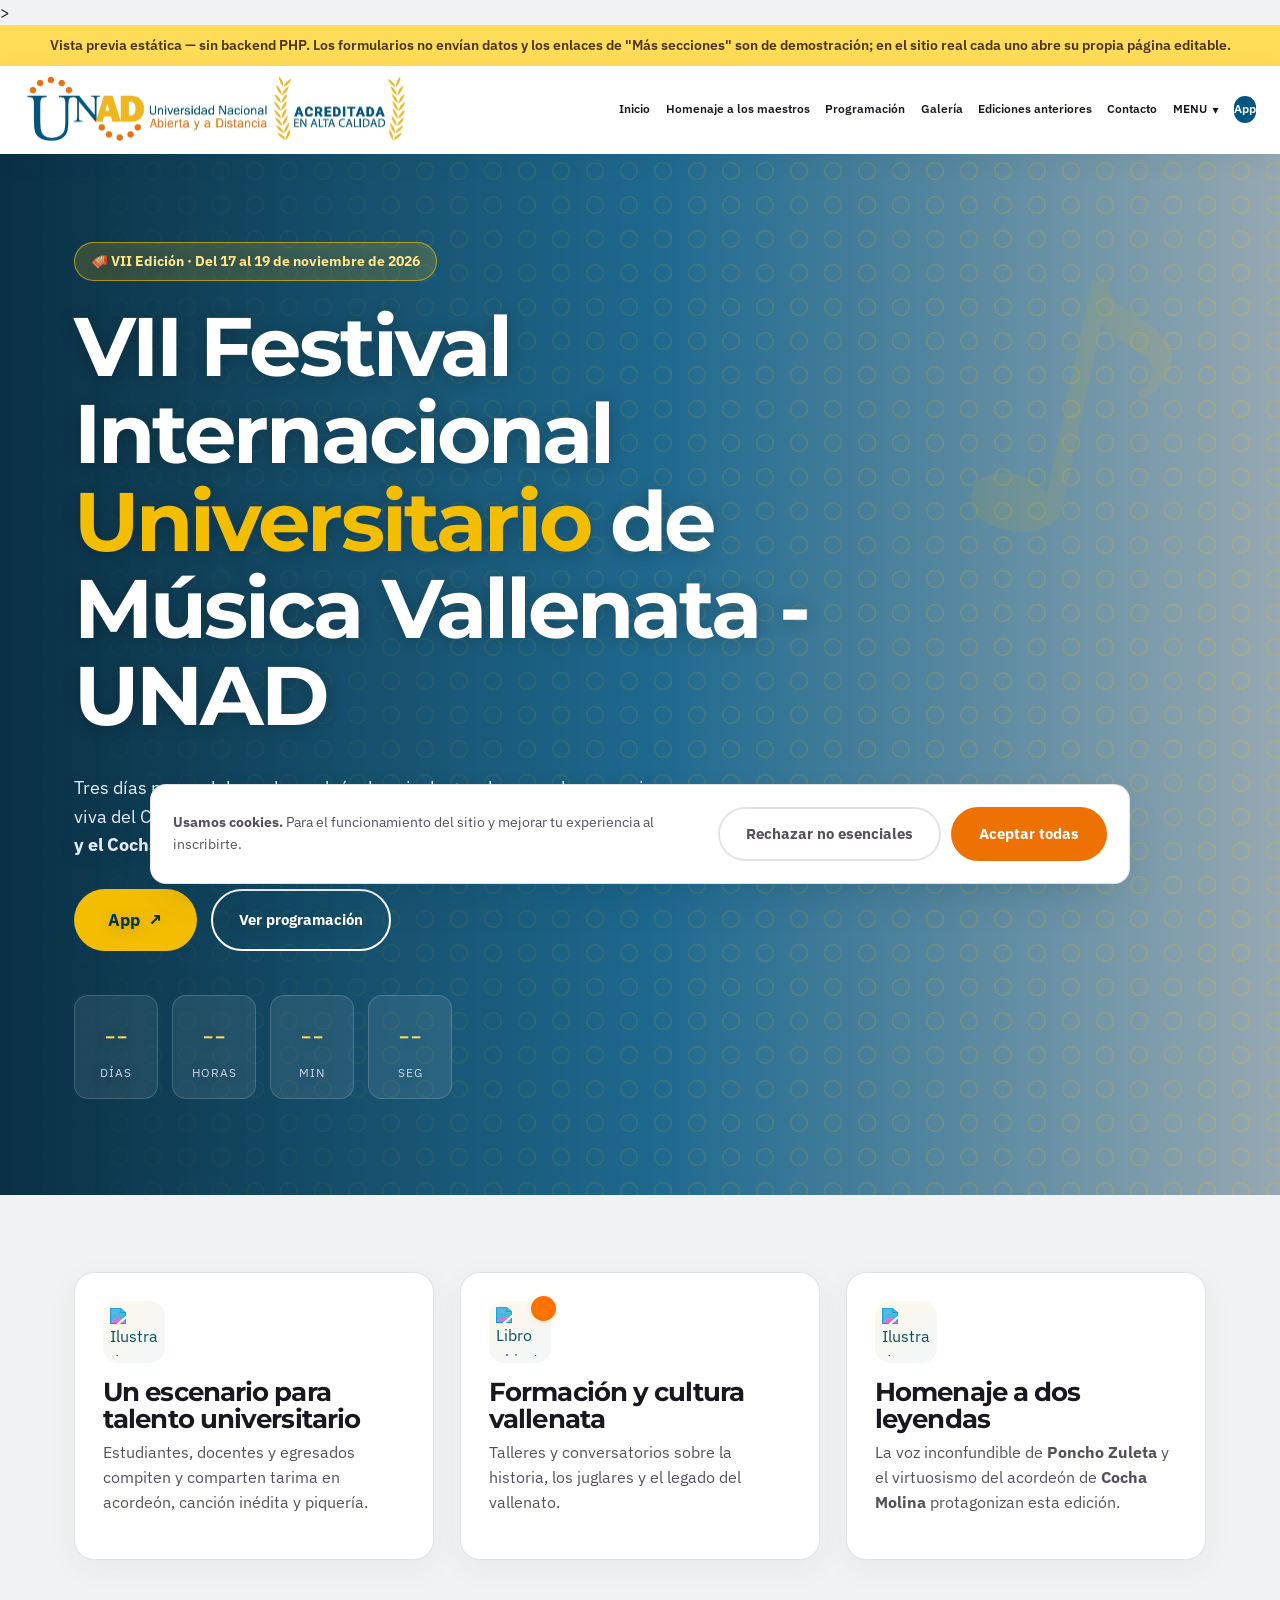
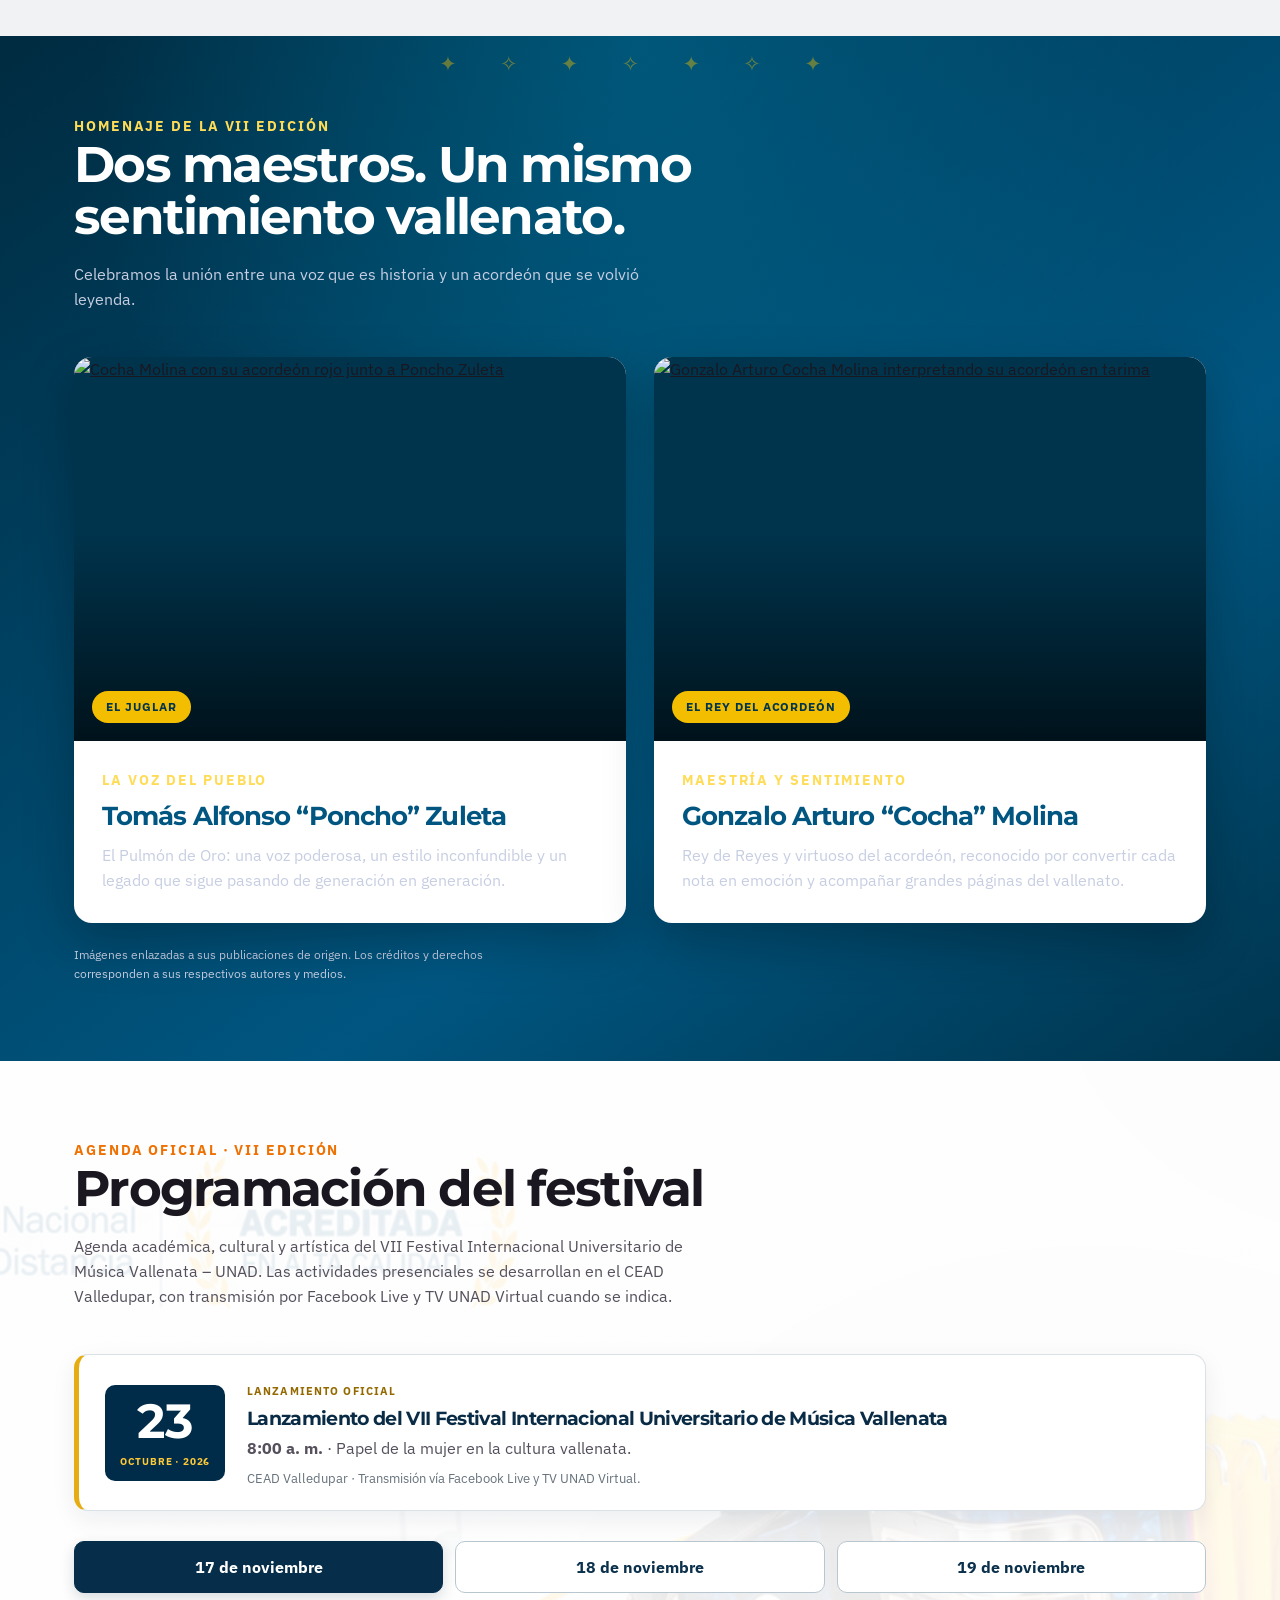
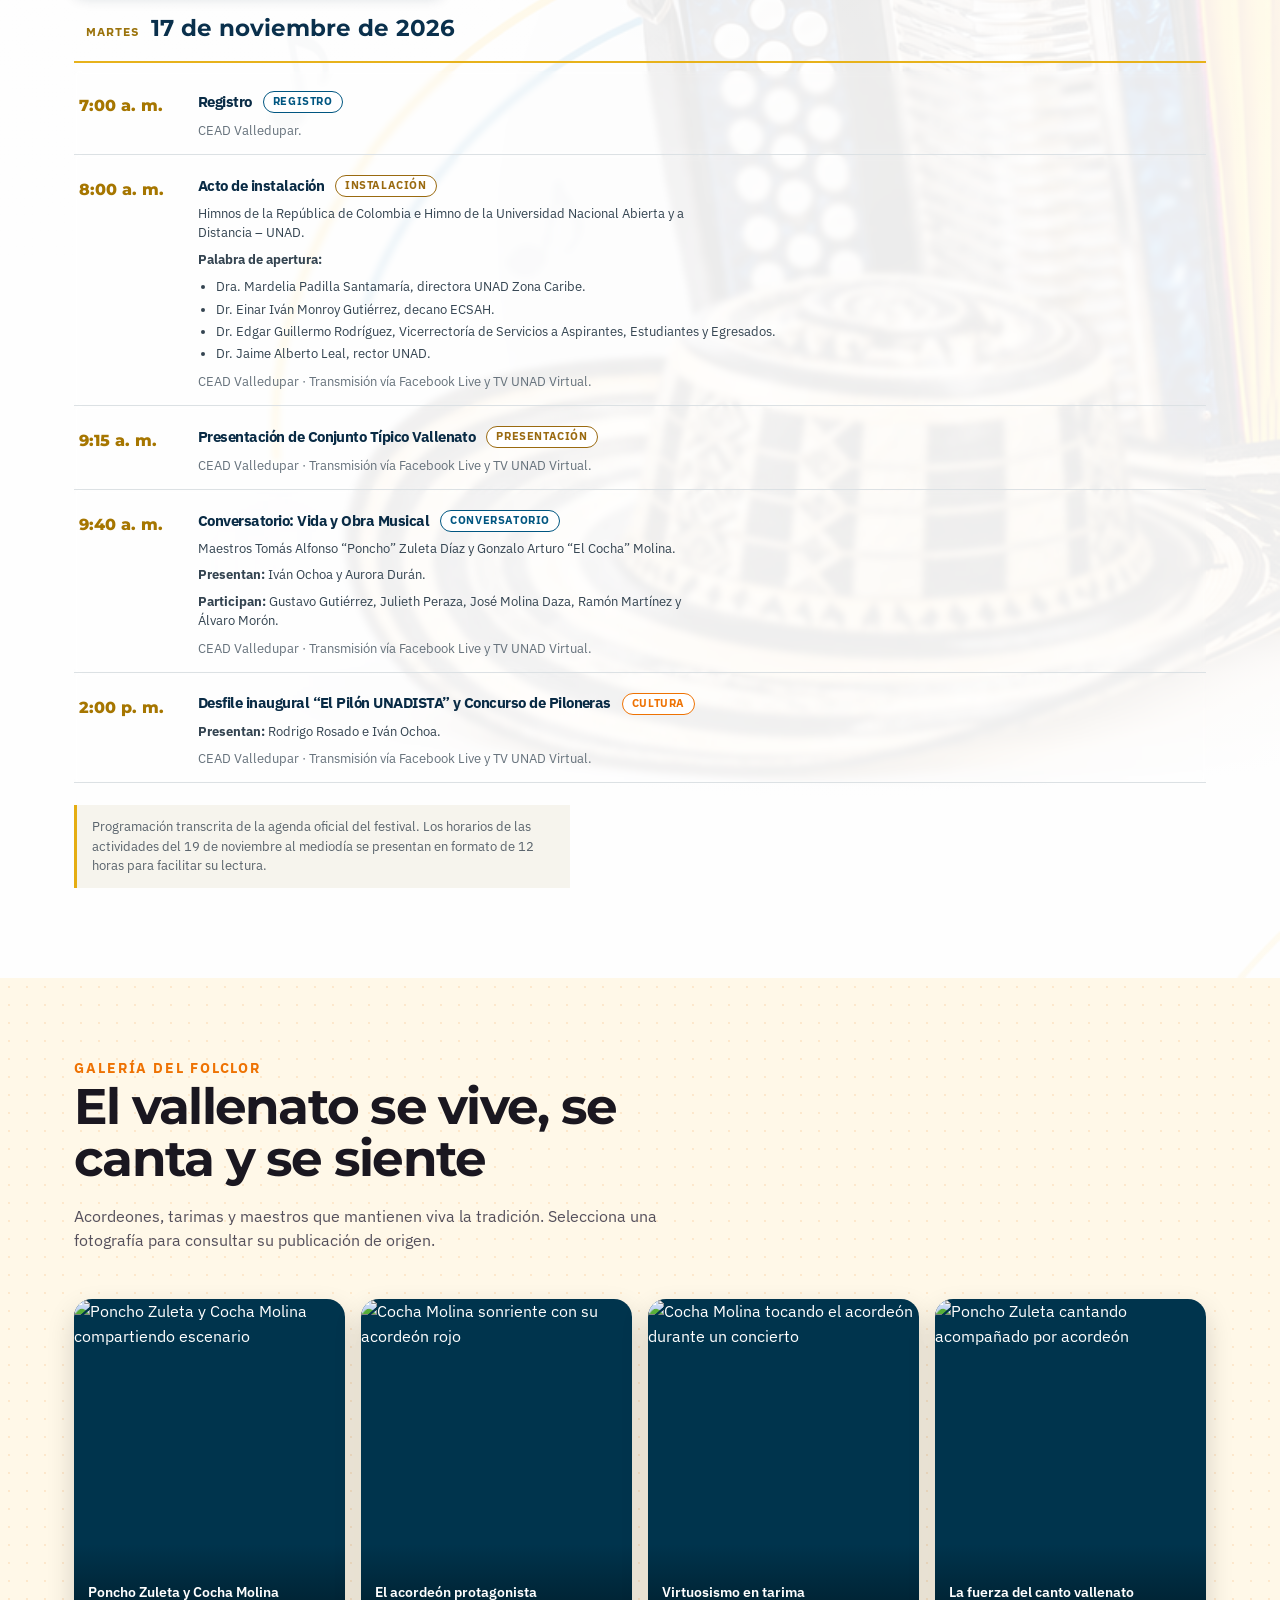
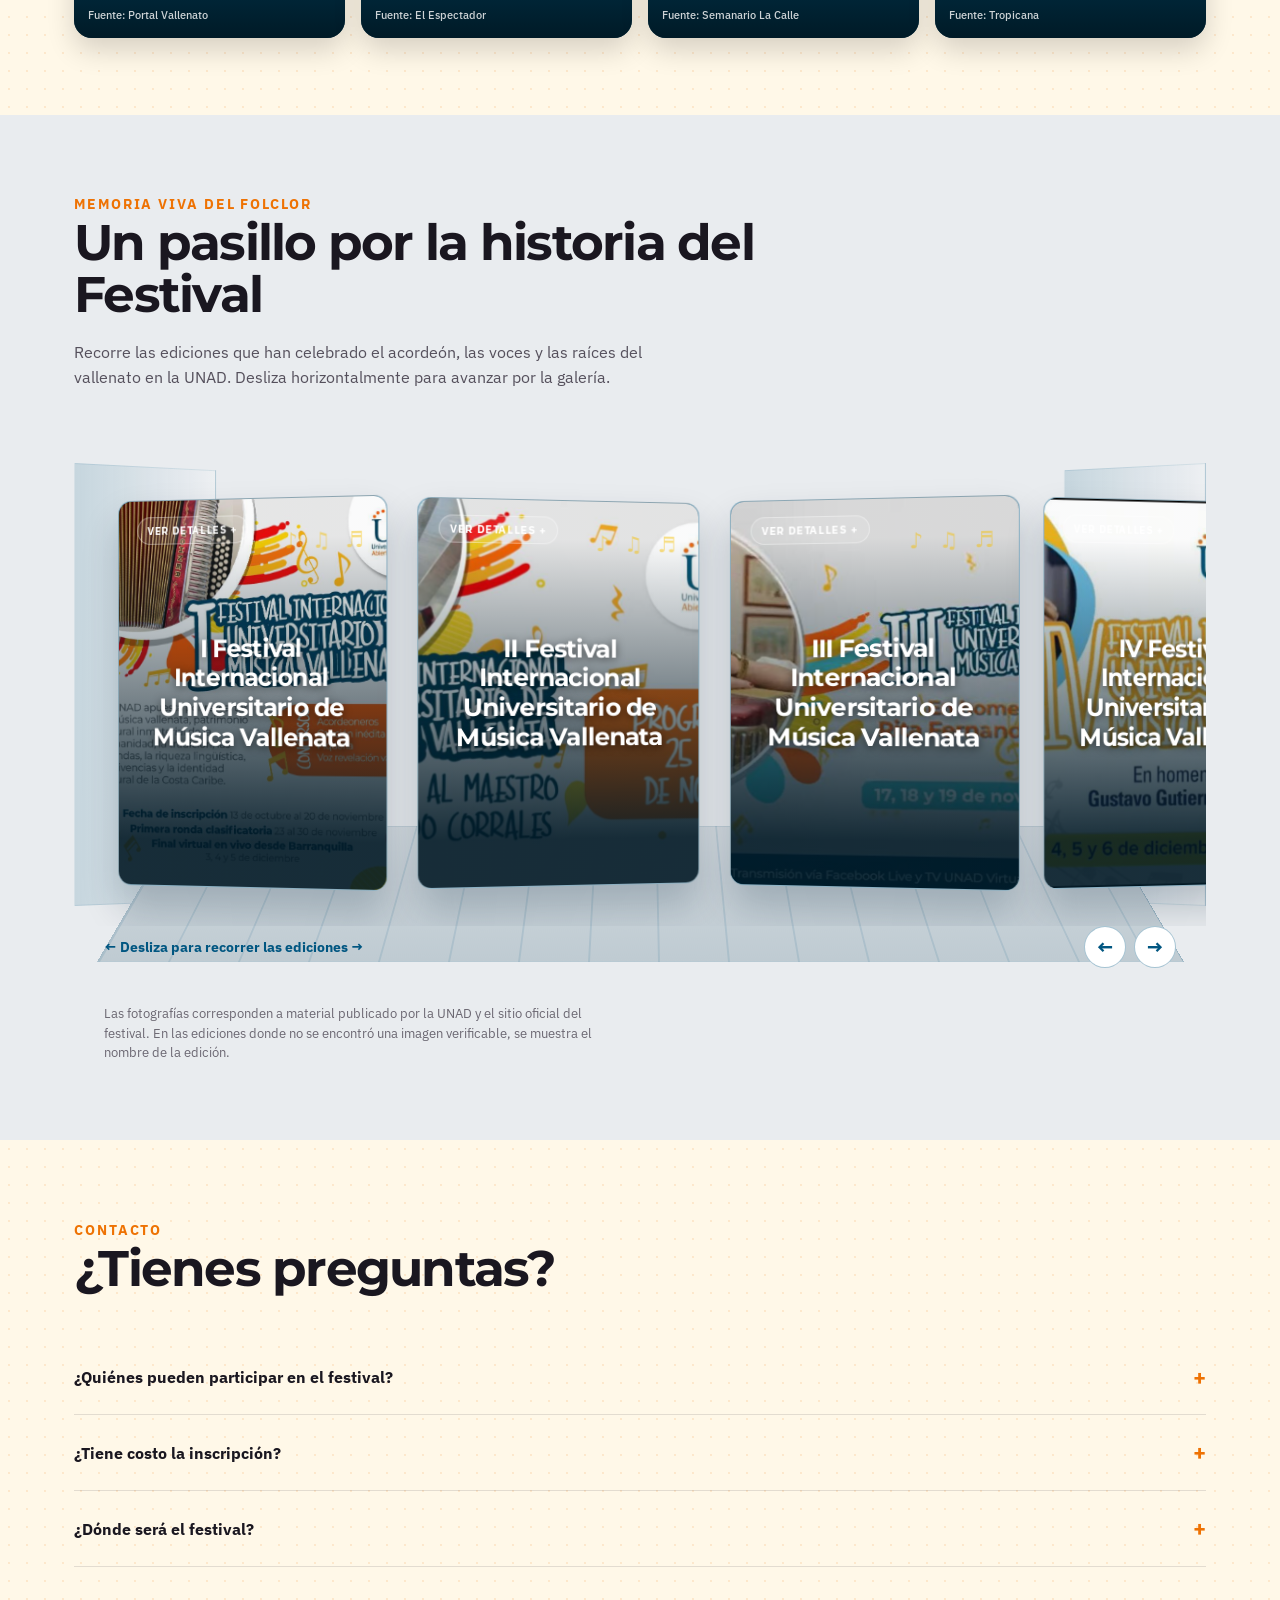
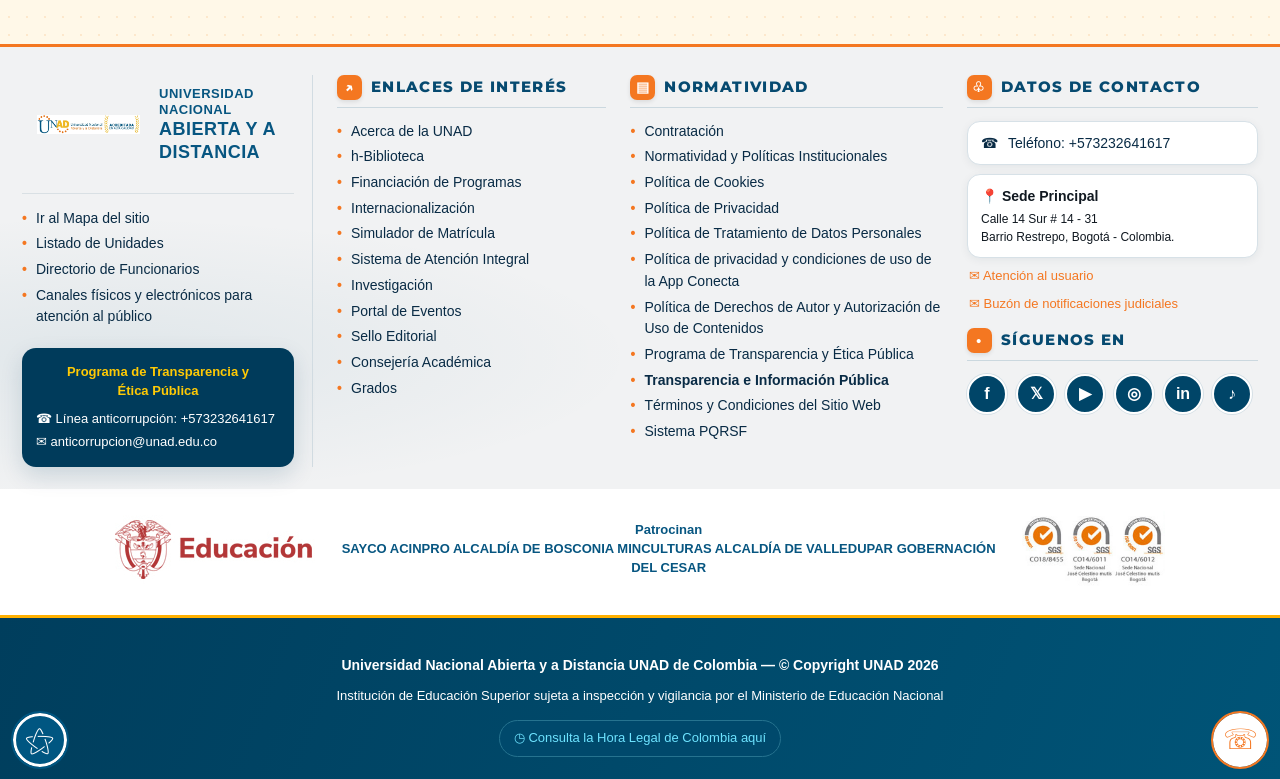
==== commit 77ca23dd: "Add VII Festival sponsors beside Ministry footer logo" ====
--- a/index.html
+++ b/index.html
@@ -384,7 +384,18 @@
       </section>
     </div>
   </div>
-  <div class="unad-footer__certs" aria-label="Acreditaciones y certificaciones institucionales"><div class="unad-footer__certs-inner"><img class="unad-footer__mineducacion" src="images/MINEDUCACION.webp" alt="Ministerio de Educación Nacional"><img class="unad-footer__certificaciones" src="images/CERTIFICACIONES.webp" alt="Certificaciones institucionales UNAD"></div></div>
+  <div class="unad-footer__certs" aria-label="Acreditaciones y certificaciones institucionales"><div class="unad-footer__certs-inner"><img class="unad-footer__mineducacion" src="images/MINEDUCACION.webp" alt="Ministerio de Educación Nacional">
+<div class="unad-footer__sponsors" aria-label="Patrocinadores del VII Festival">
+ <span class="unad-footer__sponsors-title">Patrocinan</span>
+ <div class="unad-footer__sponsors-list">
+  <span class="sponsor-wordmark sponsor-wordmark--sayco">SAYCO</span>
+  <span class="sponsor-wordmark sponsor-wordmark--acinpro">ACINPRO</span>
+  <span class="sponsor-wordmark">ALCALDÍA DE BOSCONIA</span>
+  <span class="sponsor-wordmark">MINCULTURAS</span>
+  <span class="sponsor-wordmark">ALCALDÍA DE VALLEDUPAR</span>
+  <span class="sponsor-wordmark">GOBERNACIÓN DEL CESAR</span>
+ </div>
+</div><img class="unad-footer__certificaciones" src="images/CERTIFICACIONES.webp" alt="Certificaciones institucionales UNAD"></div></div>
   <div class="unad-footer__bottom"><p><strong>Universidad Nacional Abierta y a Distancia UNAD de Colombia — © Copyright UNAD 2026</strong></p><p>Institución de Educación Superior sujeta a inspección y vigilancia por el Ministerio de Educación Nacional</p><a href="https://horalegal.inm.gov.co/">◷ Consulta la Hora Legal de Colombia aquí</a></div>
   <a class="unad-footer__access" href="https://www.unad.edu.co/" aria-label="Accesibilidad">⚝</a>
   <a class="unad-footer__help" href="https://www.unad.edu.co/" aria-label="Servicios en línea y asesoría">☏</a>
--- a/styles.css
+++ b/styles.css
@@ -55,7 +55,7 @@
 .rejilla{display:grid;gap:26px;} .rejilla--3{grid-template-columns:repeat(3,1fr);} .rejilla--2{grid-template-columns:repeat(2,1fr);}
 .tarjeta{background:#fff;border:1px solid var(--borde);border-radius:var(--radio);padding:28px;} .tarjeta h3{margin-bottom:.3em;}
 .tarjeta--oscura{background:rgba(255,255,255,.05);border-color:rgba(255,255,255,.12);}
-.icono-vallenato{width:52px;height:52px;margin-bottom:16px;}
+.icono-vallenato__marco{position:relative;display:inline-flex;width:62px;height:62px;align-items:center;justify-content:center;margin:0 0 16px;border-radius:15px;background:linear-gradient(145deg,#fff7e8,#f1f7fb);}.icono-vallenato{display:block;width:48px;height:48px;object-fit:contain;margin:0;filter:invert(18%) sepia(47%) saturate(1534%) hue-rotate(164deg) brightness(88%) contrast(96%);}.icono-vallenato__marco--libro .icono-vallenato{width:49px;height:49px;}.icono-vallenato__nota{position:absolute;width:25px;height:25px;right:-5px;top:-5px;filter:invert(56%) sepia(93%) saturate(2210%) hue-rotate(2deg) brightness(103%) contrast(104%);background:#fff;border-radius:50%;padding:3px;box-shadow:0 2px 7px #17354a22;}
 .franja-instrumentos{display:flex;flex-wrap:wrap;gap:34px;align-items:center;justify-content:space-between;padding:34px 0;}
 .franja-instrumentos figure{text-align:center;margin:0;flex:1 1 140px;}
 .franja-instrumentos figcaption{font-family:var(--fuente-cartel);letter-spacing:1px;margin-top:8px;font-size:1.05rem;color:var(--azul);}
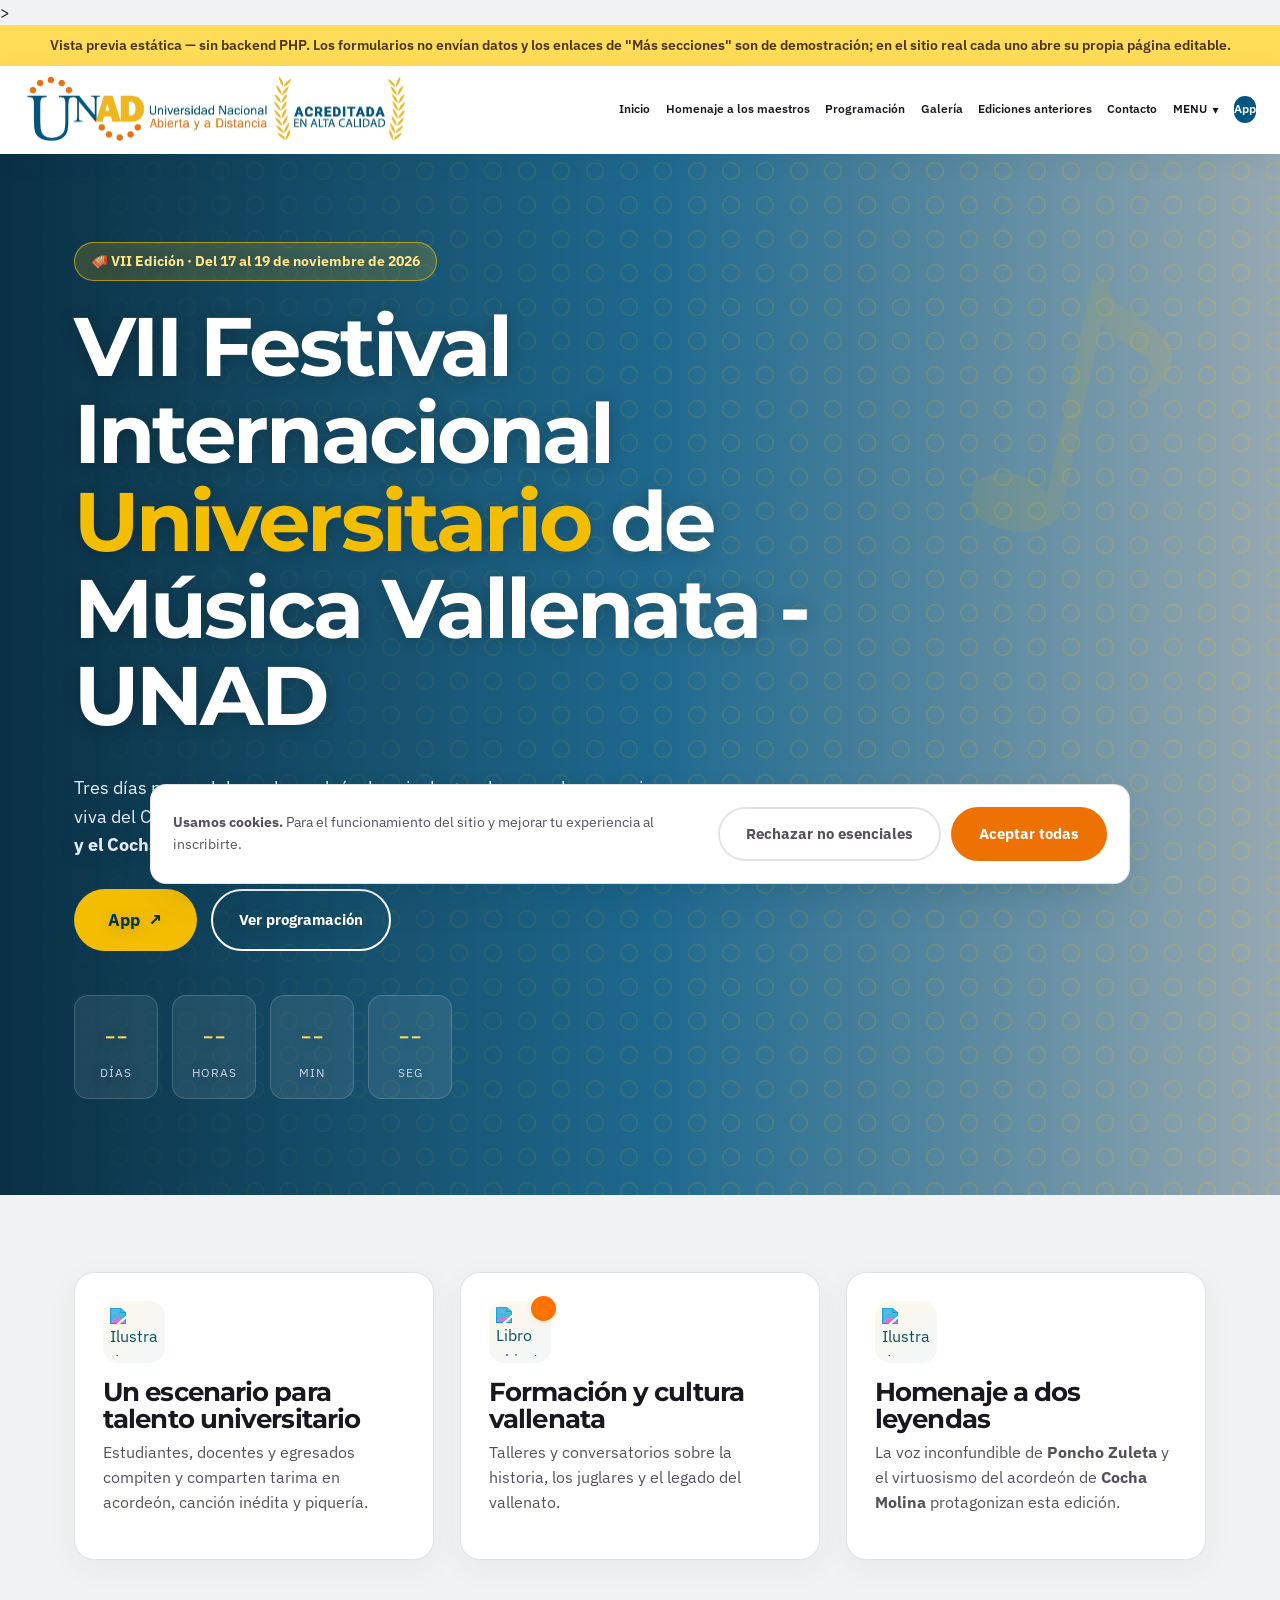
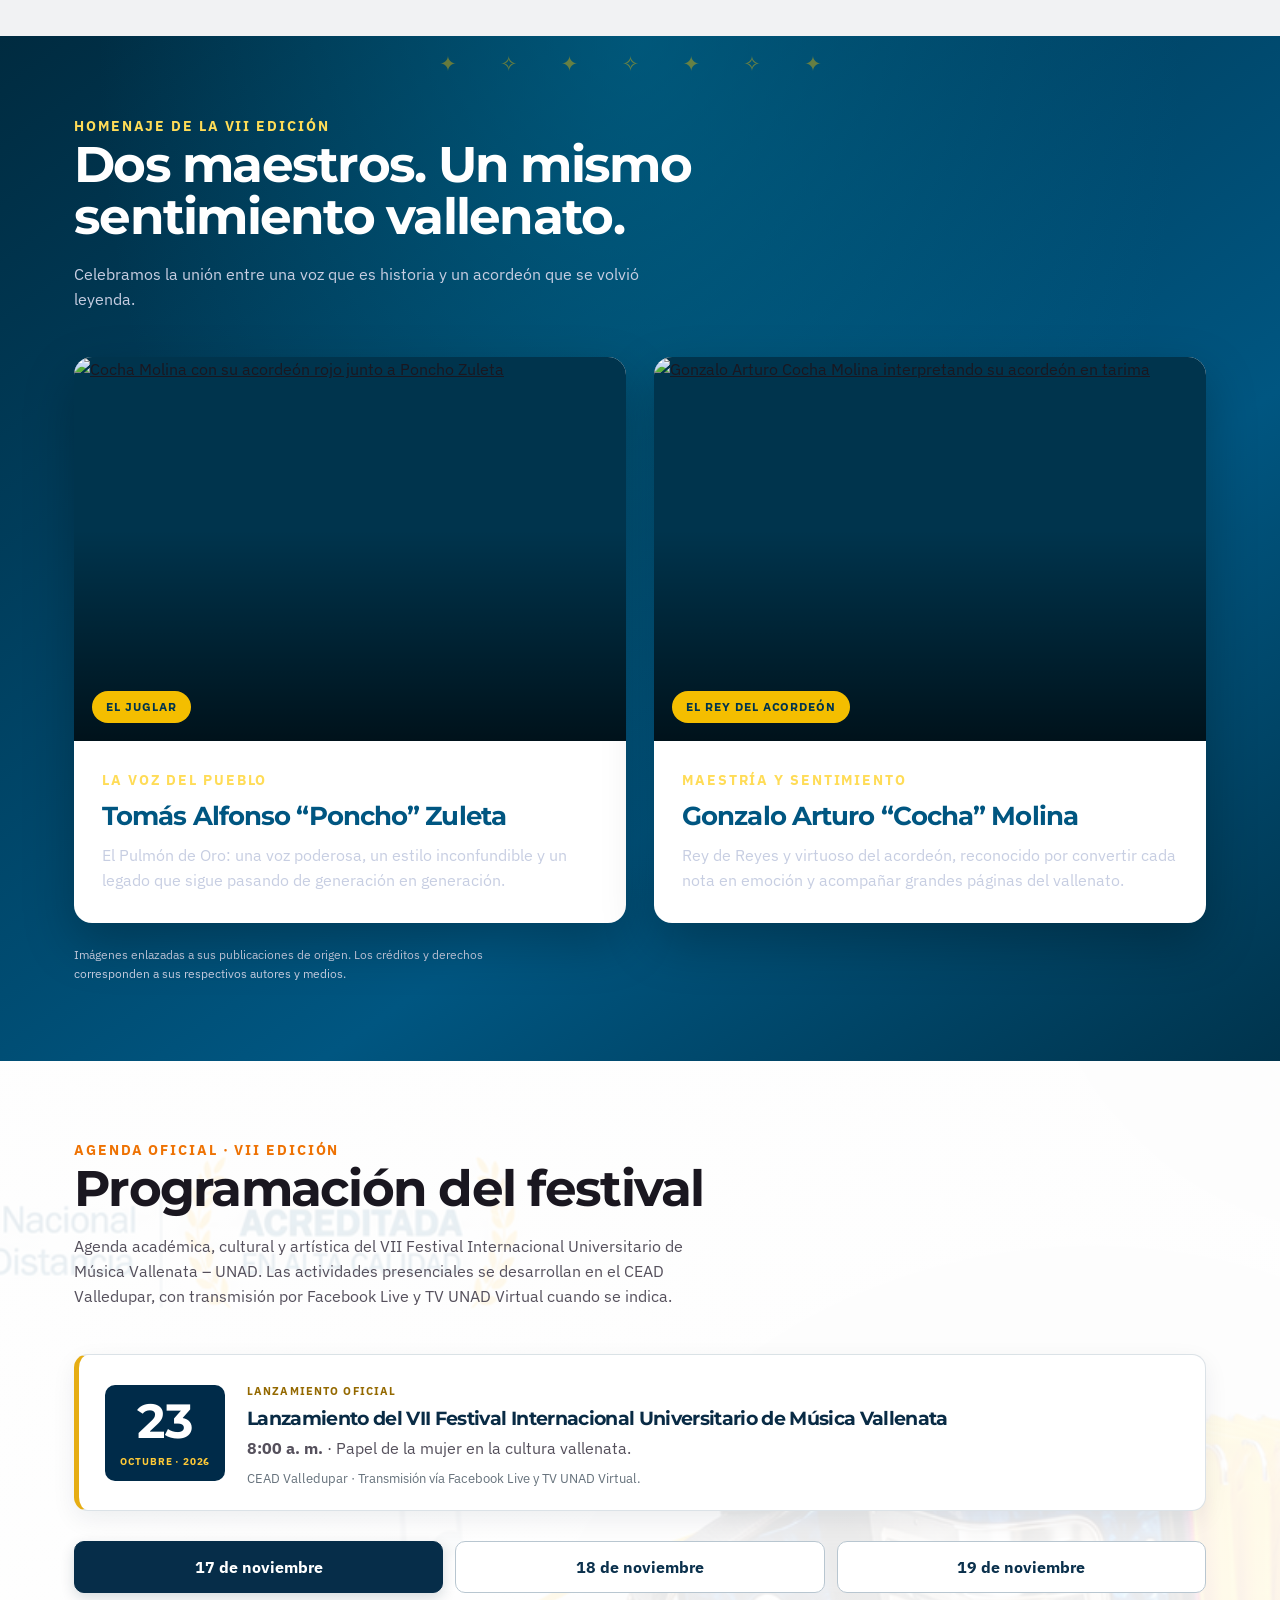
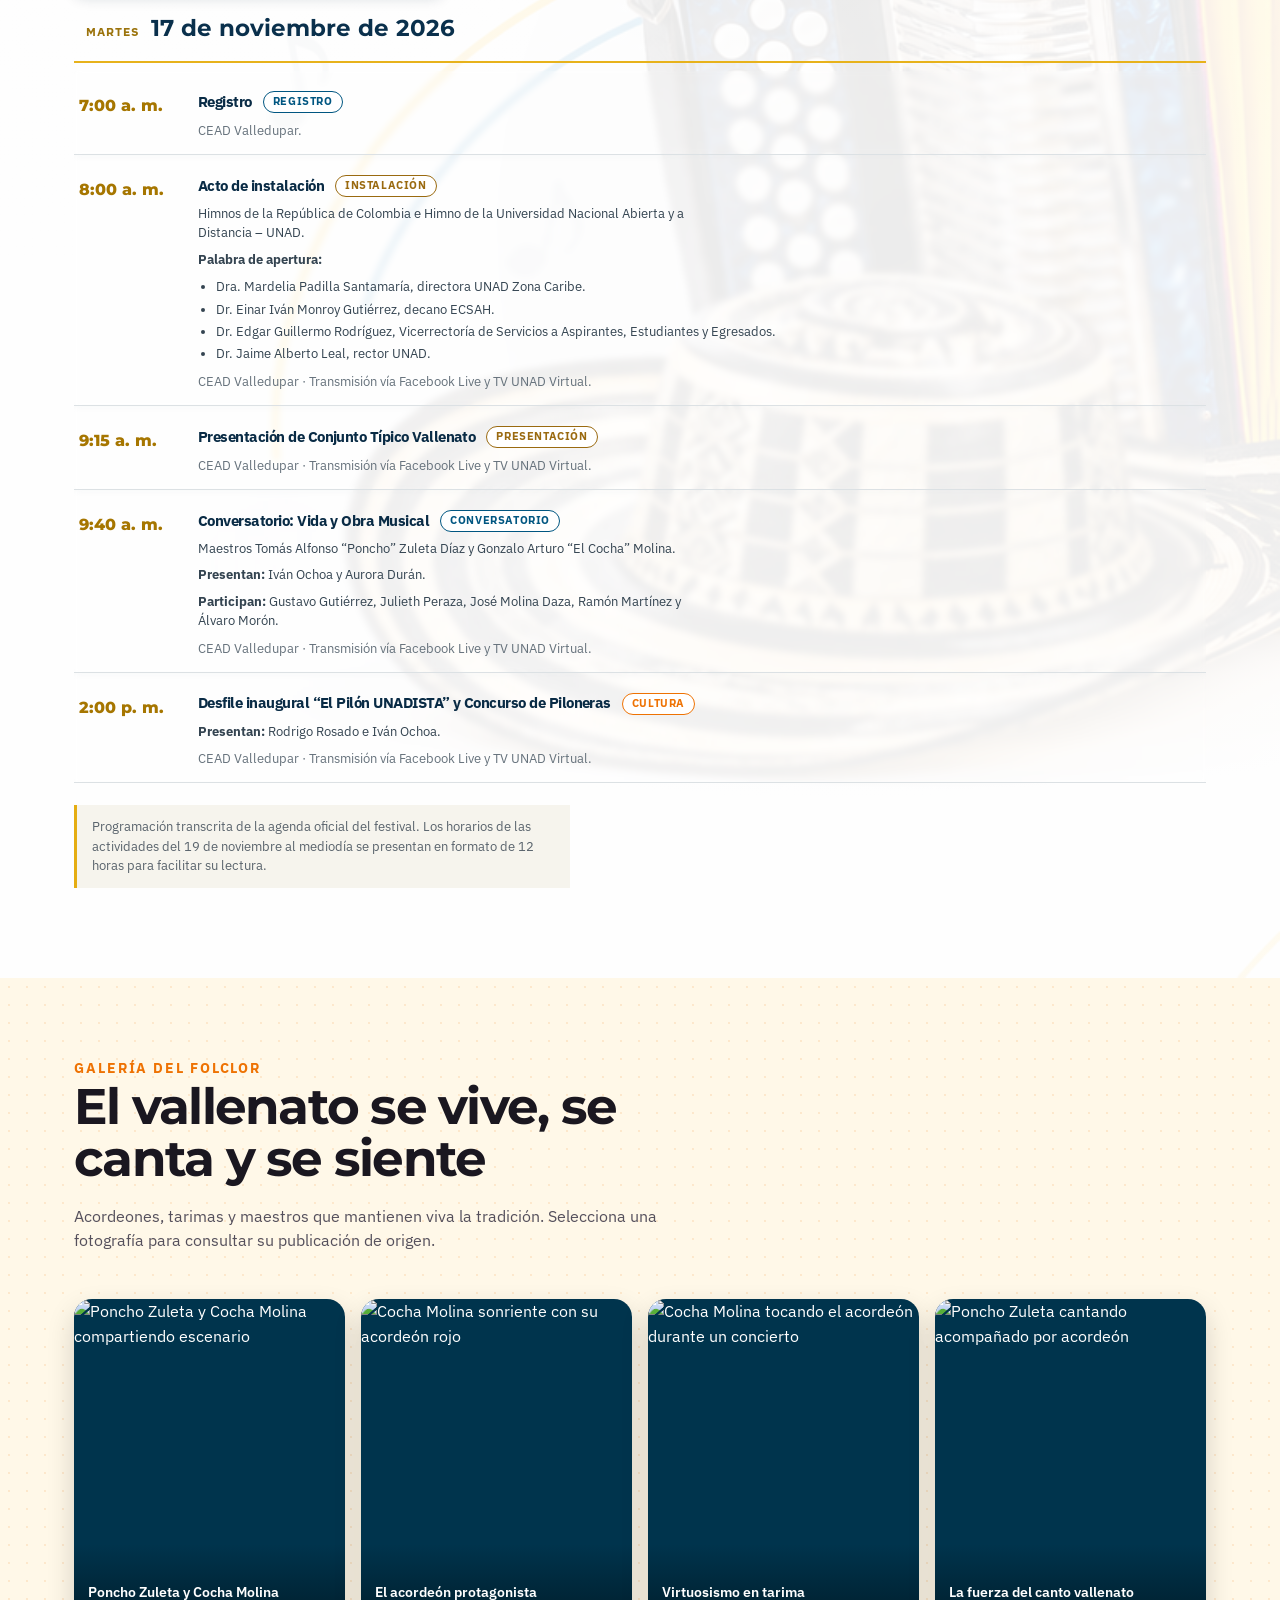
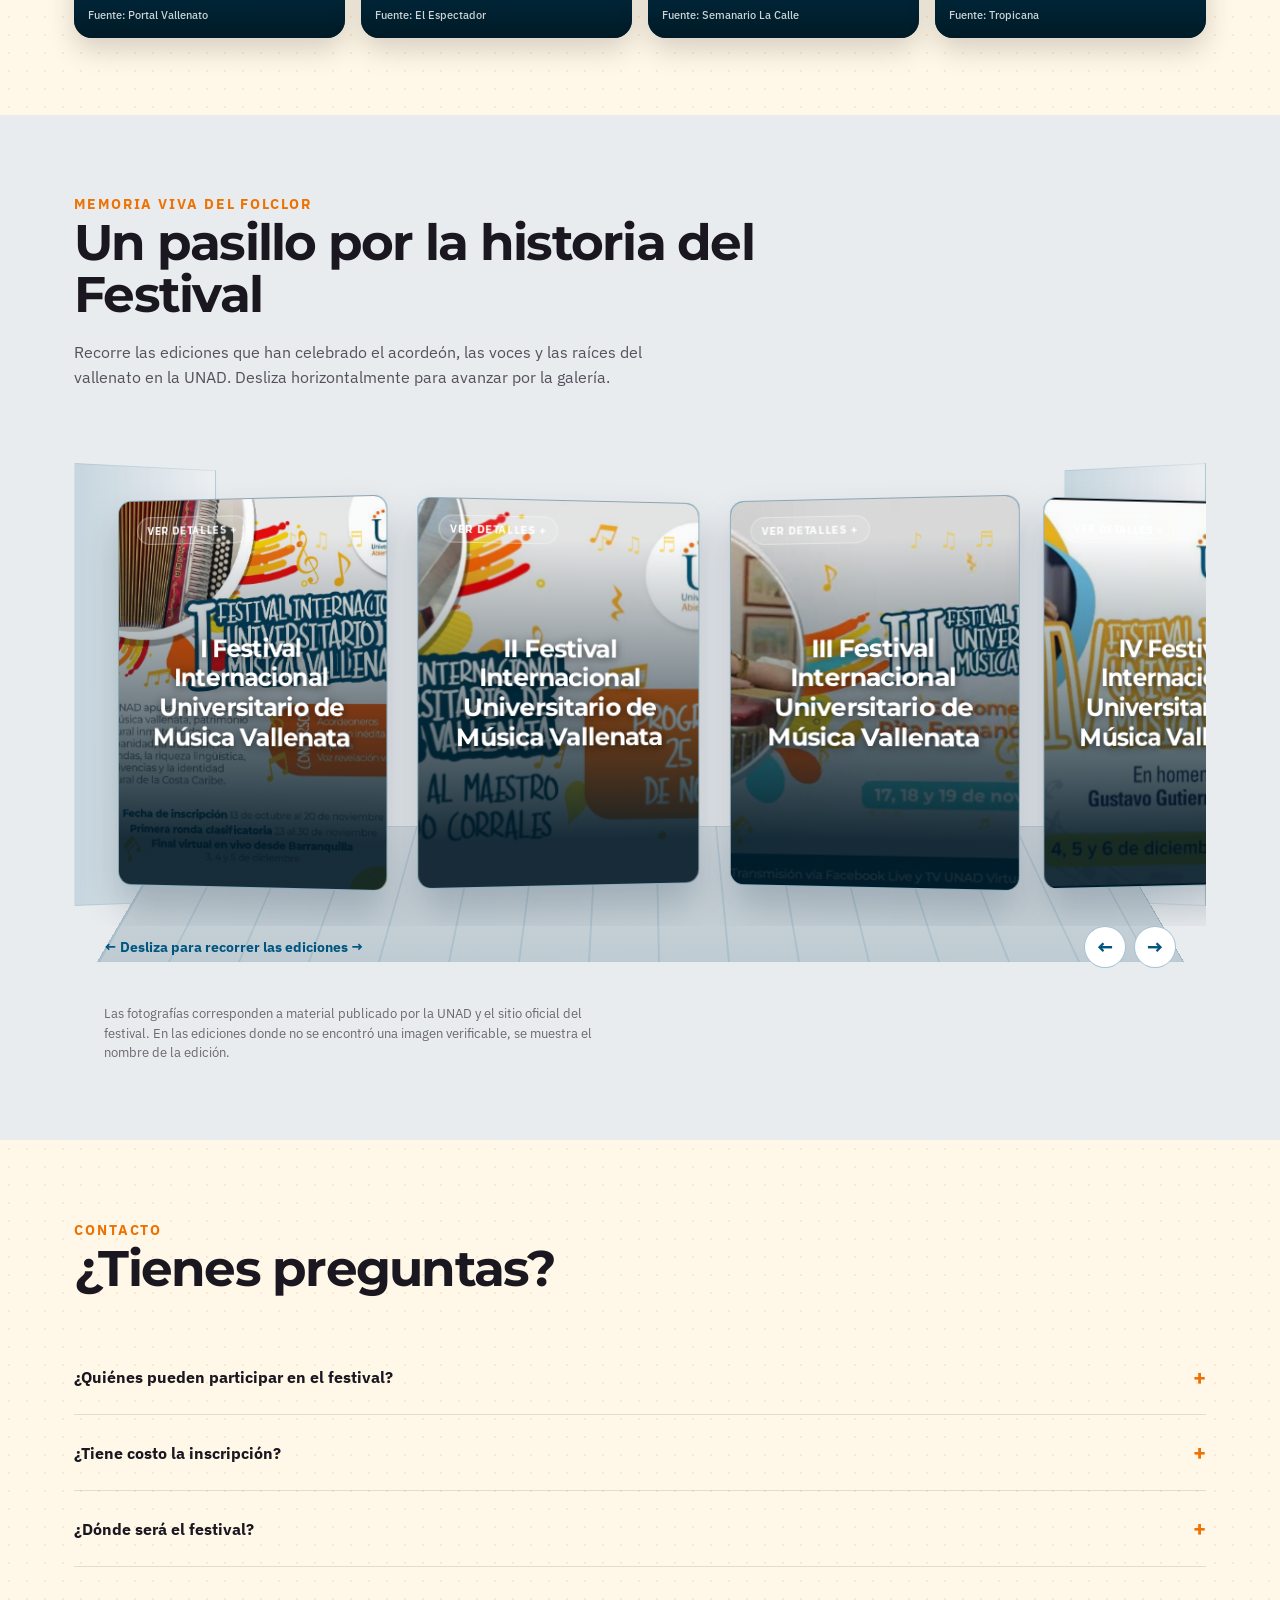
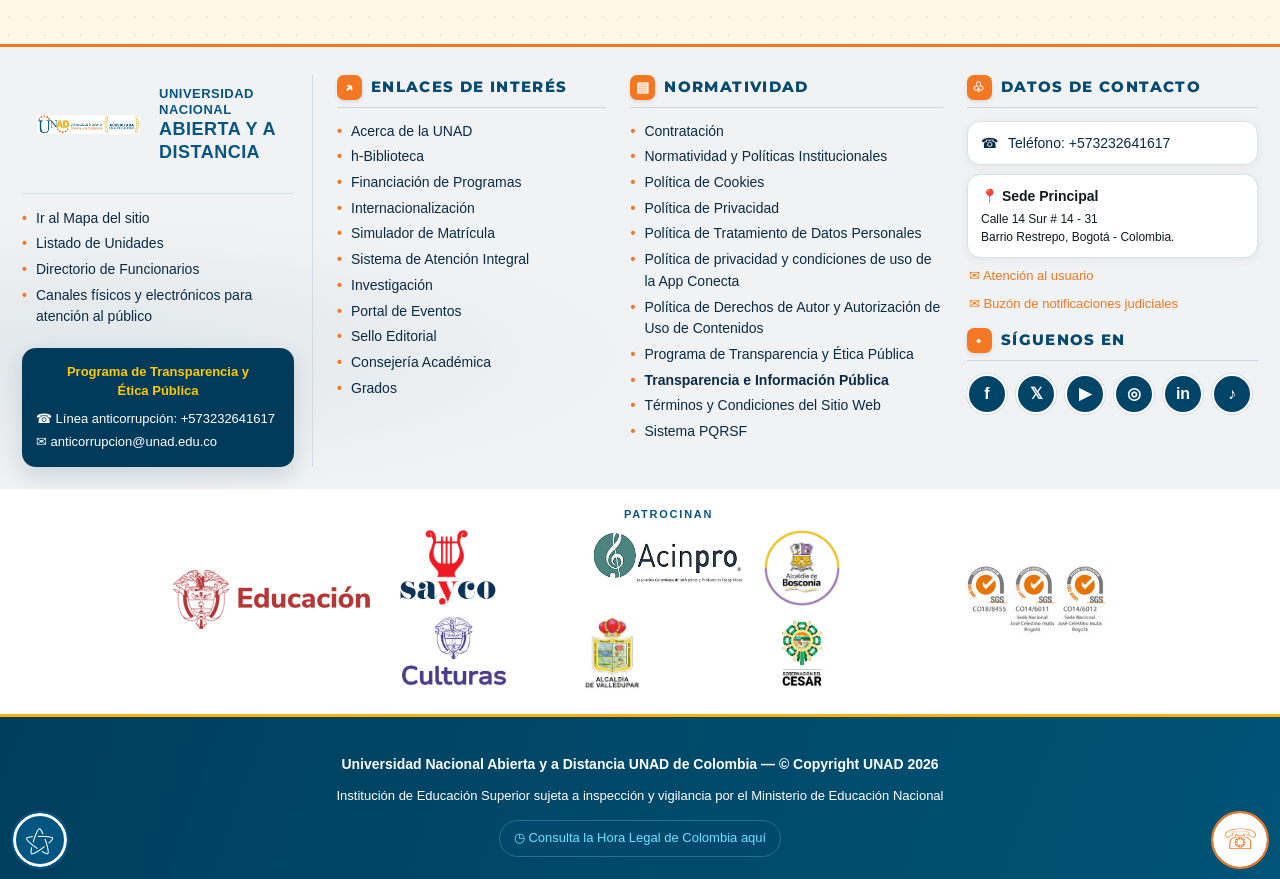
==== commit 6ee99201: "Use official sponsor logos in footer" ====
--- a/index.html
+++ b/index.html
@@ -388,12 +388,12 @@
 <div class="unad-footer__sponsors" aria-label="Patrocinadores del VII Festival">
  <span class="unad-footer__sponsors-title">Patrocinan</span>
  <div class="unad-footer__sponsors-list">
-  <span class="sponsor-wordmark sponsor-wordmark--sayco">SAYCO</span>
-  <span class="sponsor-wordmark sponsor-wordmark--acinpro">ACINPRO</span>
-  <span class="sponsor-wordmark">ALCALDÍA DE BOSCONIA</span>
-  <span class="sponsor-wordmark">MINCULTURAS</span>
-  <span class="sponsor-wordmark">ALCALDÍA DE VALLEDUPAR</span>
-  <span class="sponsor-wordmark">GOBERNACIÓN DEL CESAR</span>
+  <img src="images/PATROCINADORES/SAYCO.png" alt="Sociedad de Autores y Compositores de Colombia, SAYCO" loading="lazy">
+  <img src="images/PATROCINADORES/ACINPRO.png" alt="Asociación Colombiana de Intérpretes y Productores Fonográficos, ACINPRO" loading="lazy">
+  <img src="images/PATROCINADORES/ALCALDIA%20DE%20BOSCONIA.png" alt="Alcaldía de Bosconia" loading="lazy">
+  <img src="images/PATROCINADORES/CULTURAS.png" alt="Ministerio de las Culturas, las Artes y los Saberes" loading="lazy">
+  <img src="images/PATROCINADORES/ALCALDIA%20DE%20VALLEDUPAR.png" alt="Alcaldía de Valledupar" loading="lazy">
+  <img src="images/PATROCINADORES/GOBERNACION%20DEL%20CESAR.png" alt="Gobernación del Cesar" loading="lazy">
  </div>
 </div><img class="unad-footer__certificaciones" src="images/CERTIFICACIONES.webp" alt="Certificaciones institucionales UNAD"></div></div>
   <div class="unad-footer__bottom"><p><strong>Universidad Nacional Abierta y a Distancia UNAD de Colombia — © Copyright UNAD 2026</strong></p><p>Institución de Educación Superior sujeta a inspección y vigilancia por el Ministerio de Educación Nacional</p><a href="https://horalegal.inm.gov.co/">◷ Consulta la Hora Legal de Colombia aquí</a></div>
--- a/styles.css
+++ b/styles.css
@@ -1332,12 +1332,19 @@
   max-height:78px;width:auto;flex:0 1 auto;
 }
 .unad-footer__mineducacion{width: min(48%, 480px);max-height:72px!important}
+.unad-footer__sponsors{display:flex;flex-direction:column;align-items:center;justify-content:center;gap:7px;max-width:540px;flex:1 1 430px}
+.unad-footer__sponsors-title{font-size:11px;letter-spacing:.16em;text-transform:uppercase;color:#075681;font-weight:800}
+.unad-footer__sponsors-list{display:grid;grid-template-columns:repeat(3,minmax(110px,1fr));gap:7px;width:100%}
+.sponsor-wordmark{display:flex;align-items:center;justify-content:center;min-height:38px;padding:6px 8px;border:1px solid #e1e7eb;border-radius:7px;background:#fff;color:#17364b;font-size:10px;line-height:1.15;font-weight:800;text-align:center;letter-spacing:.015em}
+.sponsor-wordmark--sayco{color:#d51d32;font-family:Georgia,serif;font-size:15px;letter-spacing:.04em}
+.sponsor-wordmark--acinpro{color:#277a70;font-size:13px}
+
 .unad-footer__certificaciones{width:min(38%, 380px);max-height:78px!important}
 @media(max-width:700px){
  .unad-footer__certs{padding:14px 10px 18px}
  .unad-footer__certs-inner{flex-direction:row;flex-wrap:nowrap;gap:12px;min-height:66px}
  .unad-footer__certs-inner img{max-height:58px!important;min-width:0}
- .unad-footer__mineducacion{width:50%}
+ .unad-footer__mineducacion{width:24%;max-height:58px!important}.unad-footer__sponsors{flex:1 1 68%;max-width:none}.unad-footer__sponsors-list{grid-template-columns:repeat(3,minmax(75px,1fr));gap:5px}.sponsor-wordmark{font-size:9px;min-height:34px;padding:5px}
  .unad-footer__certificaciones{width:42%}
 }
 @media(max-width:380px){
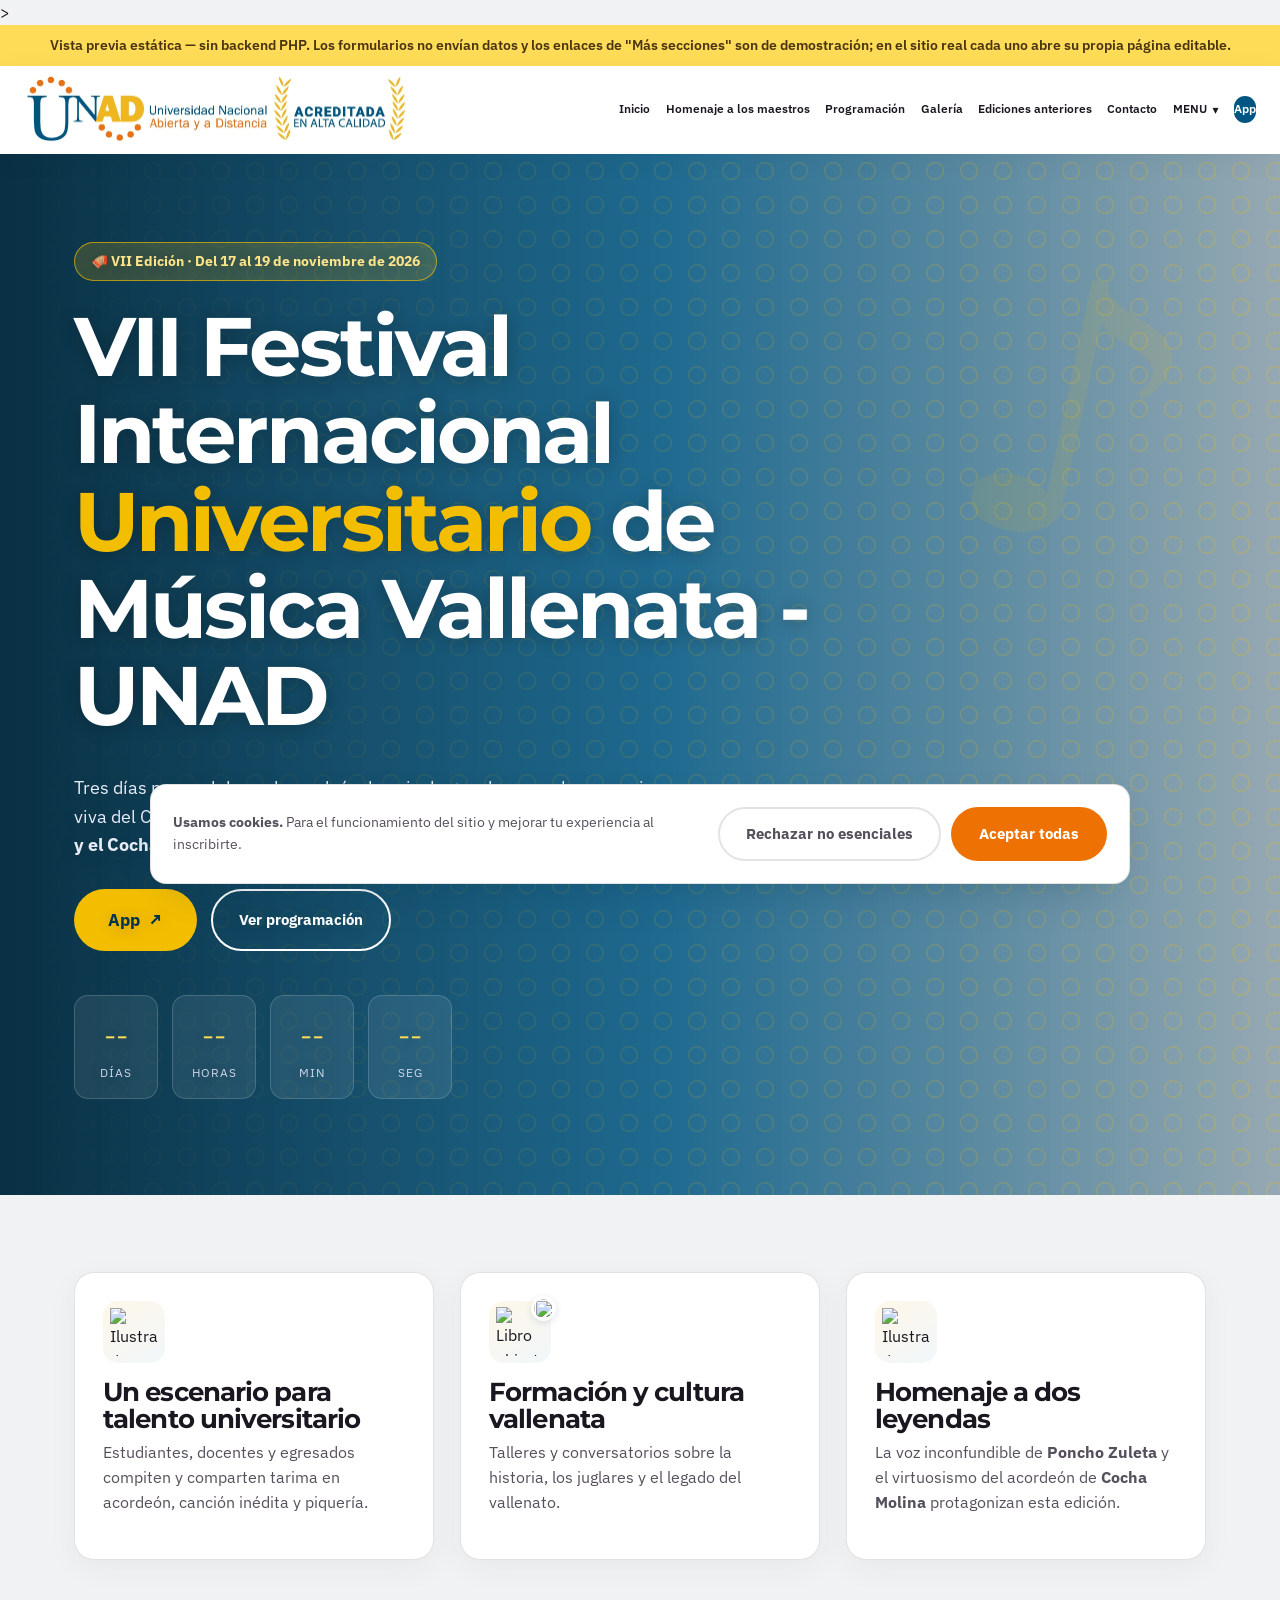
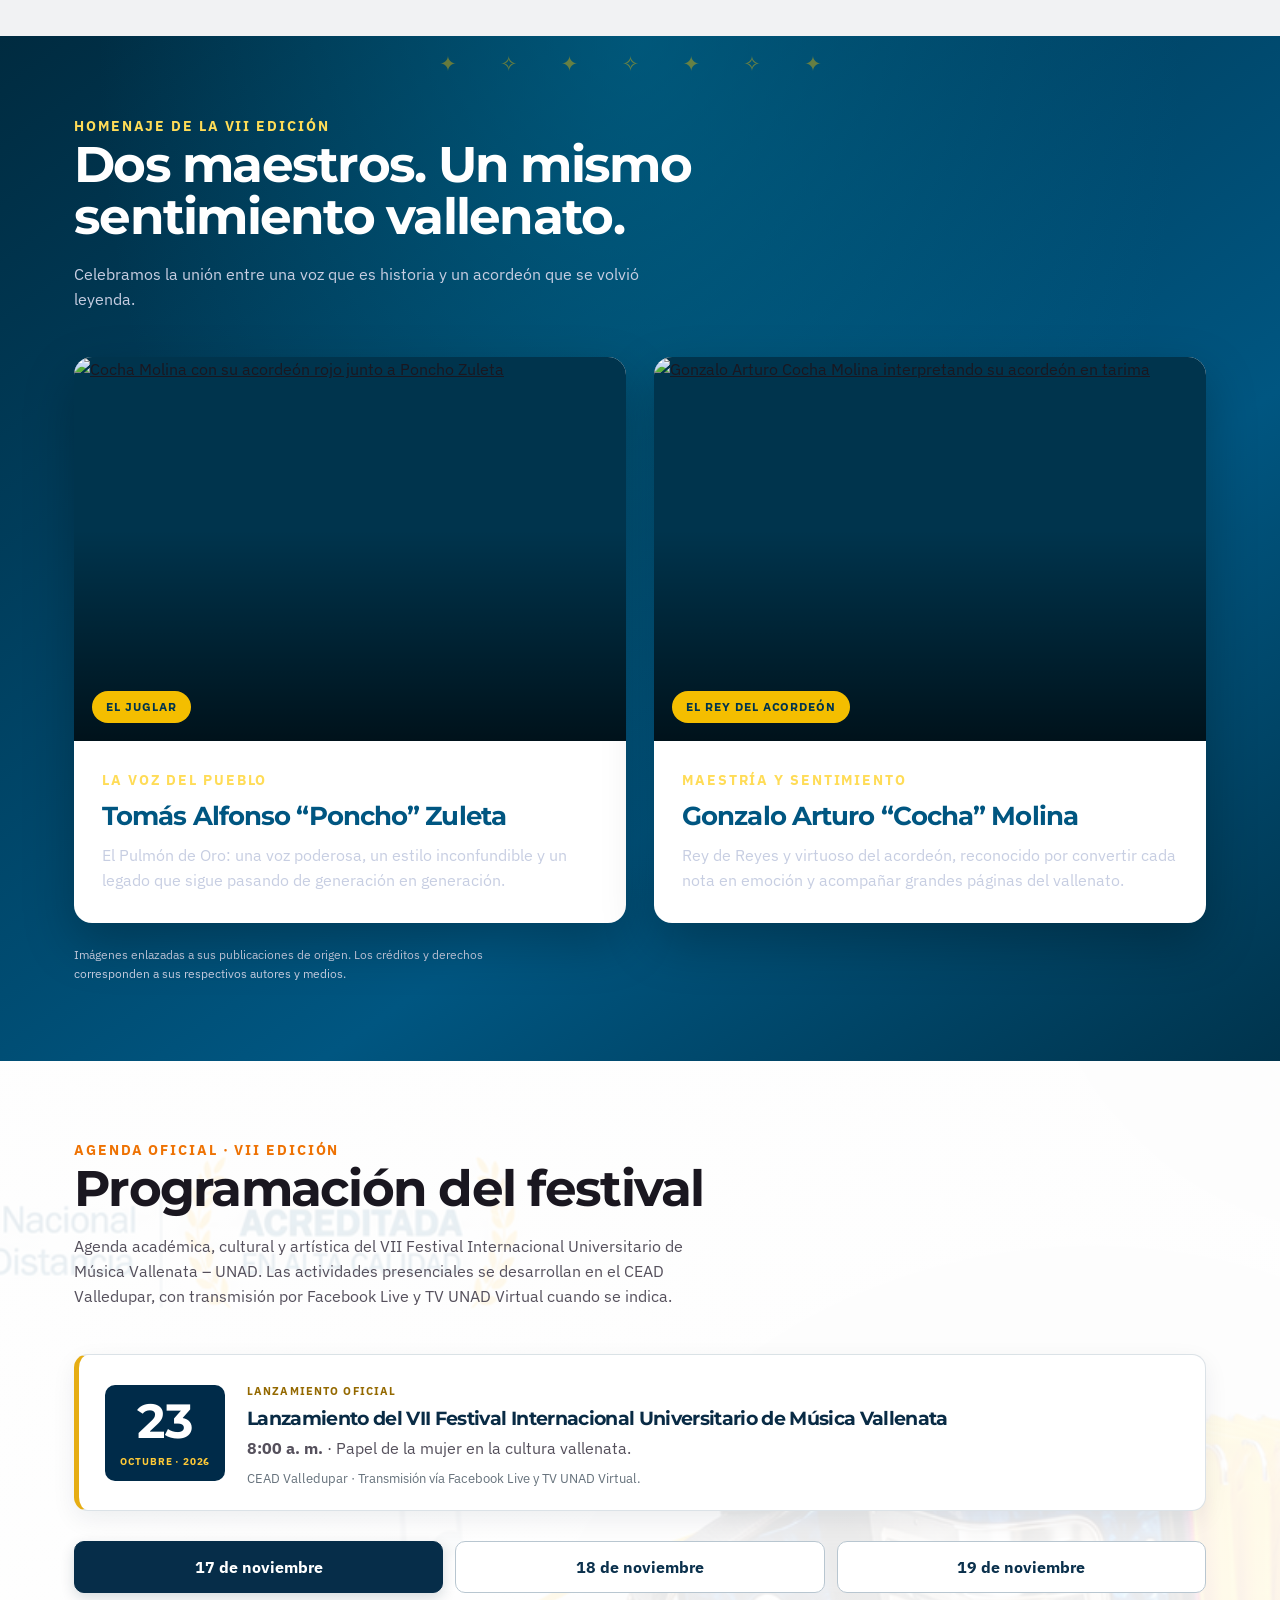
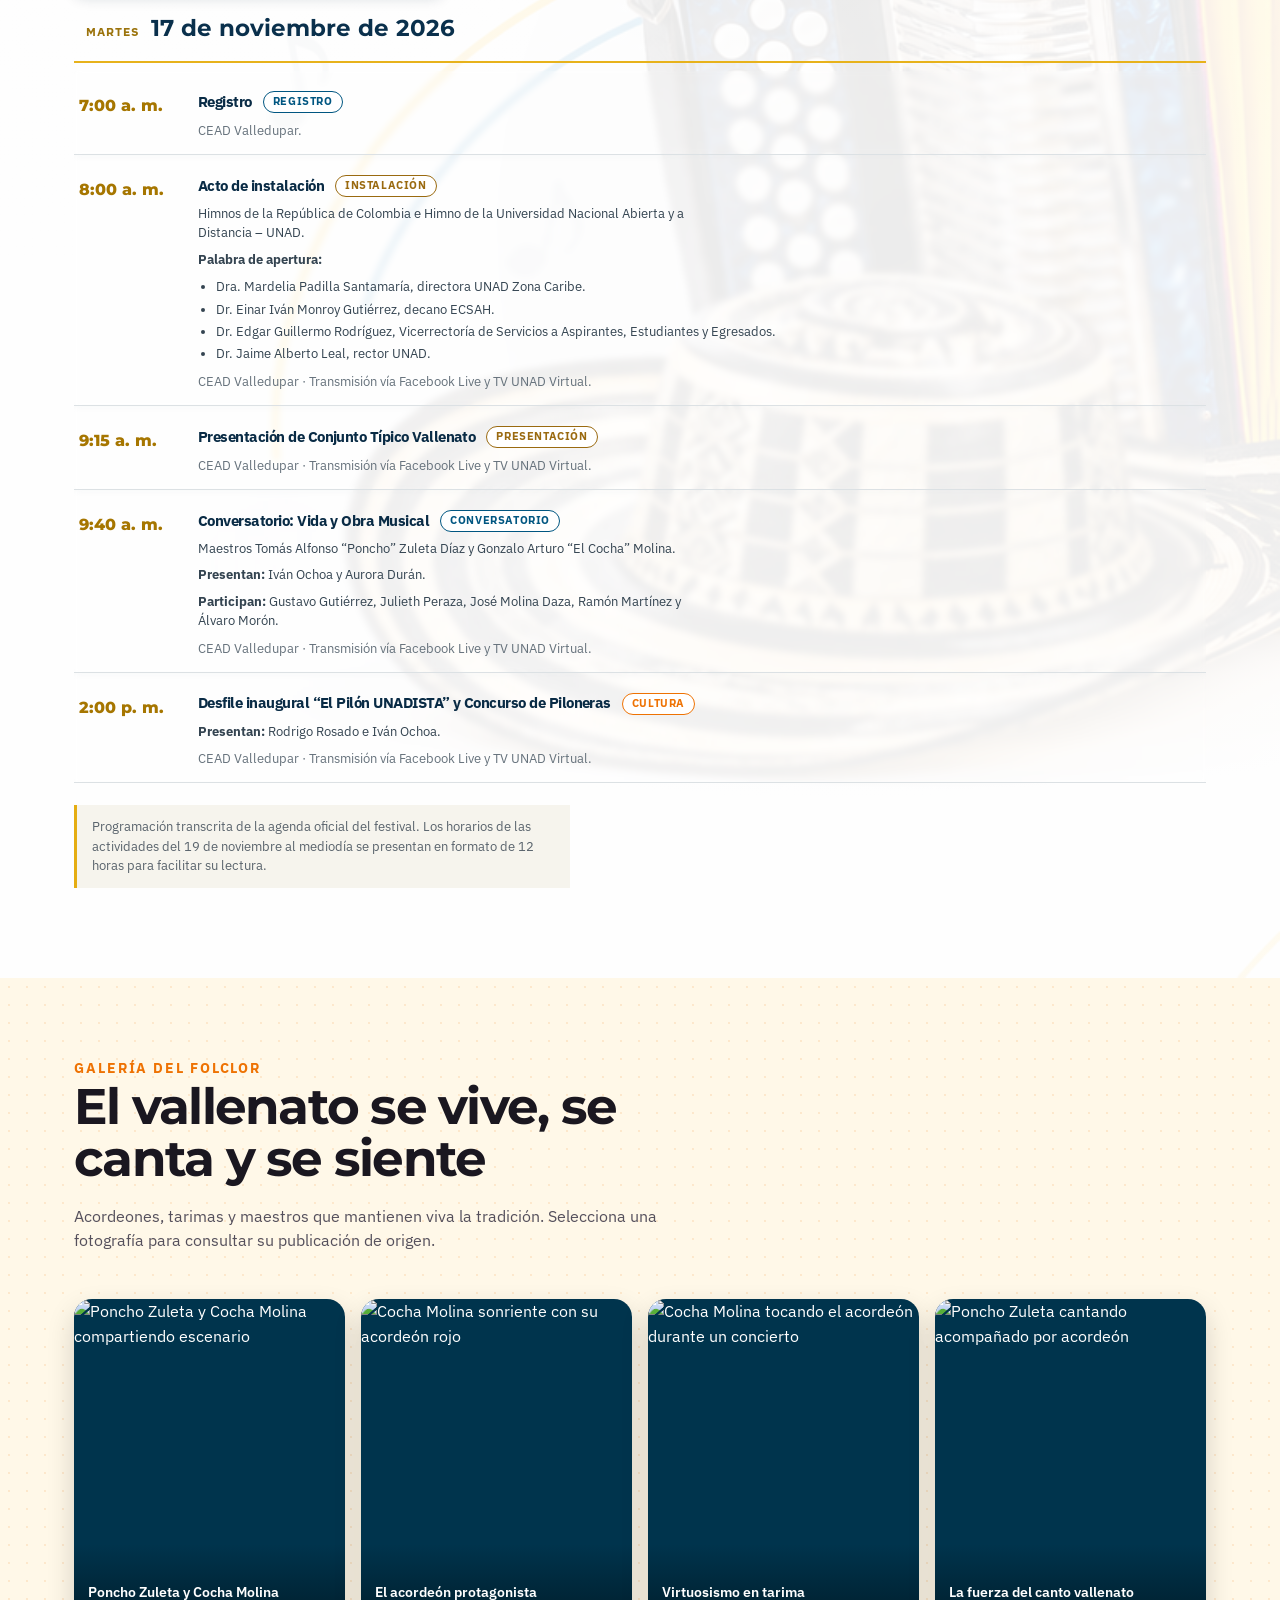
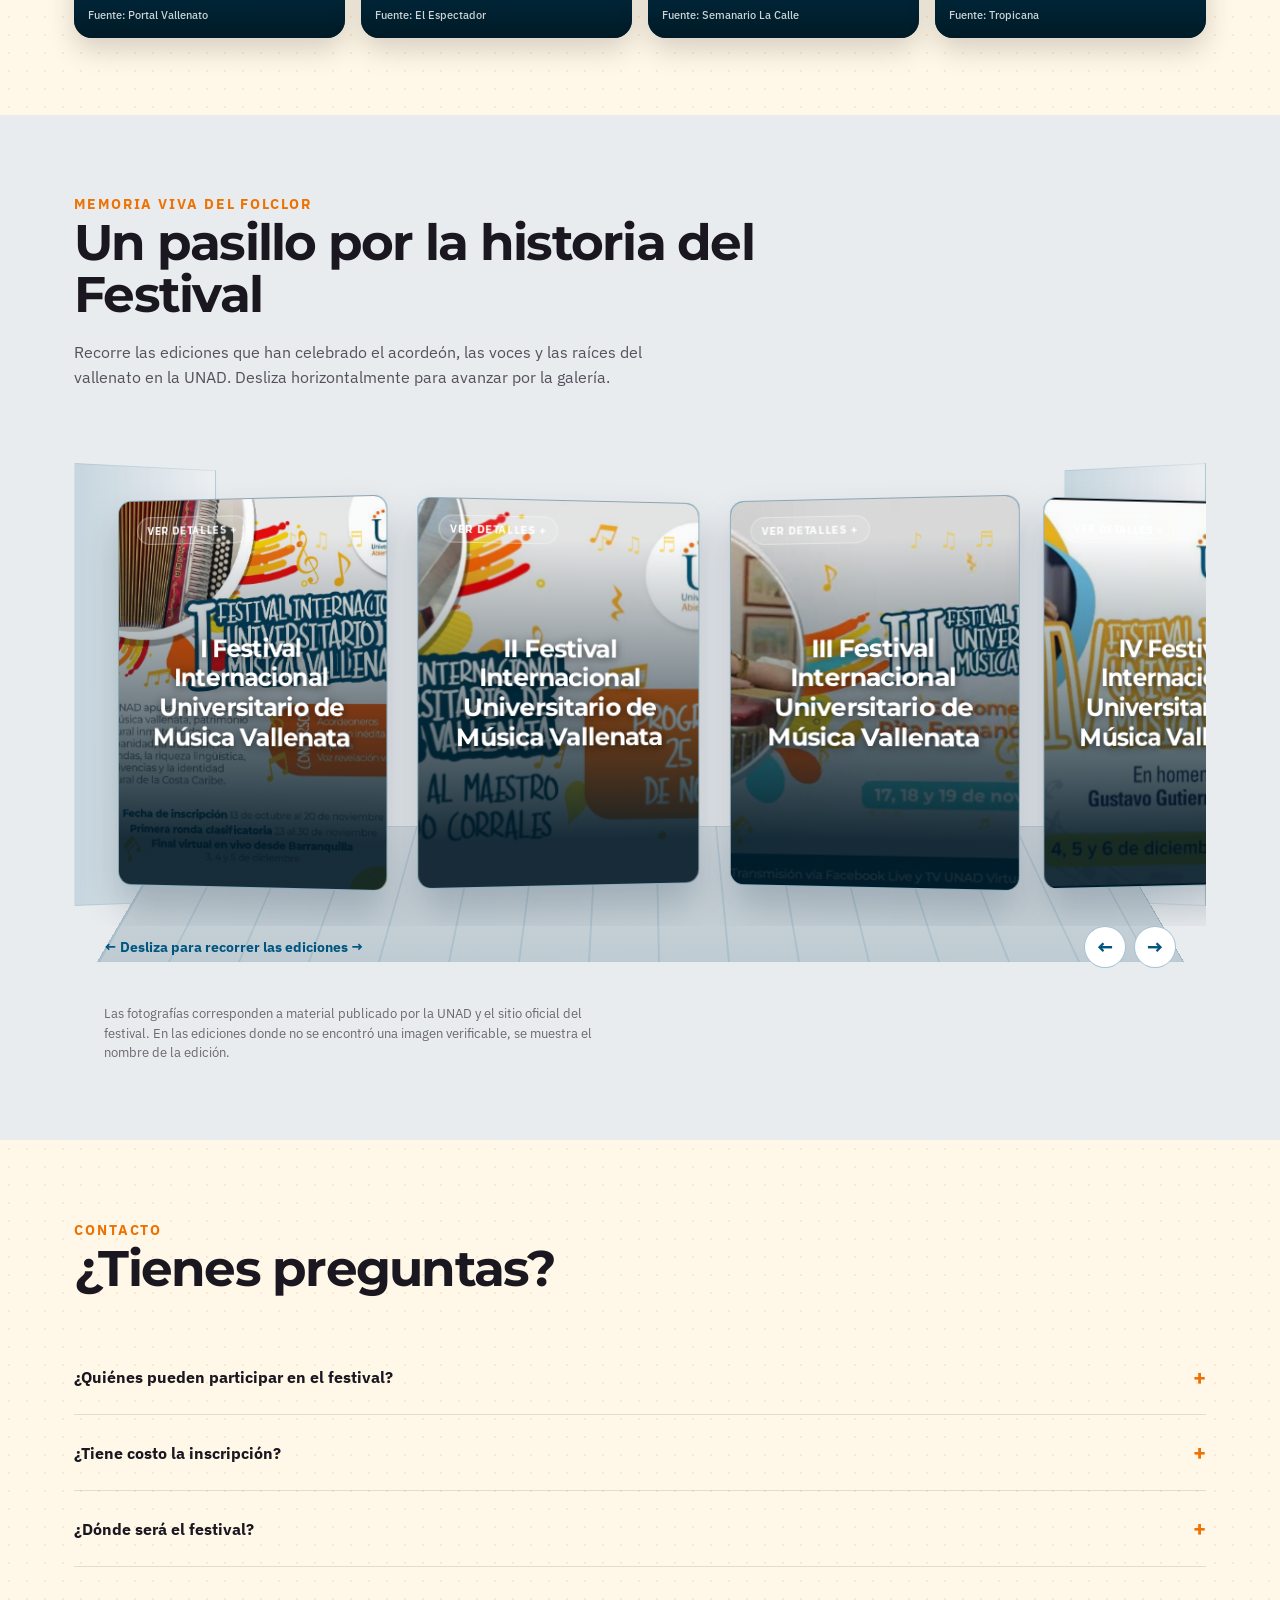
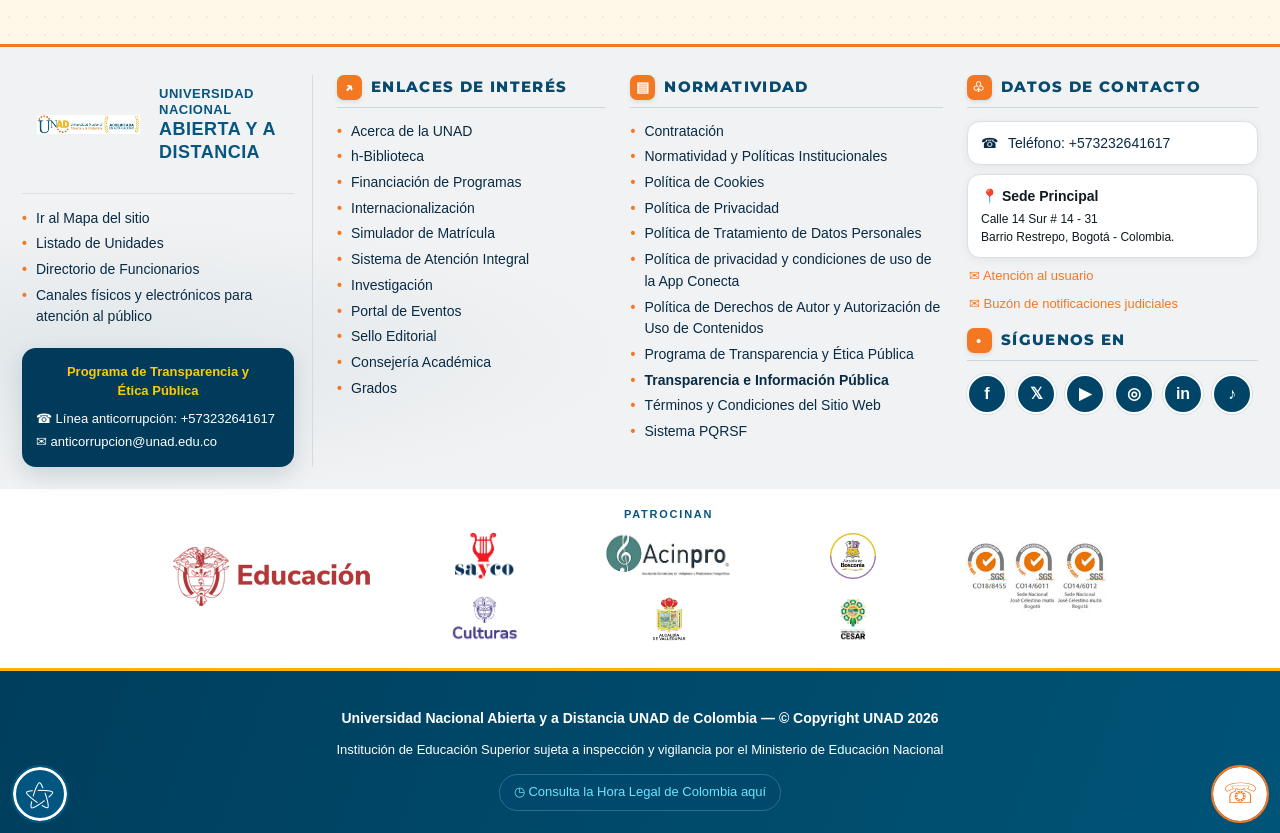
==== commit 4f2a8f42: "Use colorful accordion book and guitar icons" ====
--- a/index.html
+++ b/index.html
@@ -79,17 +79,17 @@
   <div class="contenedor">
     <div class="rejilla rejilla--3">
       <div class="tarjeta">
-        <span class="icono-vallenato__marco"><img class="icono-vallenato" src="https://www.svgrepo.com/show/66164/accordion.svg" alt="Ilustración de un acordeón" loading="lazy"></span>
+        <span class="icono-vallenato__marco"><img class="icono-vallenato" src="https://cdn.jsdelivr.net/gh/twitter/twemoji@latest/assets/svg/1fa97.svg" alt="Ilustración de un acordeón" loading="lazy"></span>
         <h3>Un escenario para talento universitario</h3>
         <p>Estudiantes, docentes y egresados compiten y comparten tarima en acordeón, canción inédita y piquería.</p>
       </div>
       <div class="tarjeta">
-        <span class="icono-vallenato__marco icono-vallenato__marco--libro"><img class="icono-vallenato" src="https://www.svgrepo.com/show/537464/open-book.svg" alt="Libro abierto, símbolo de formación y cultura" loading="lazy"><img class="icono-vallenato__nota" src="https://www.svgrepo.com/show/313279/musical-notes.svg" alt="" aria-hidden="true" loading="lazy"></span>
+        <span class="icono-vallenato__marco icono-vallenato__marco--libro"><img class="icono-vallenato" src="https://cdn.jsdelivr.net/gh/twitter/twemoji@latest/assets/svg/1f4da.svg" alt="Libro abierto, símbolo de formación y cultura" loading="lazy"><img class="icono-vallenato__nota" src="https://cdn.jsdelivr.net/gh/twitter/twemoji@latest/assets/svg/1f3b6.svg" alt="" aria-hidden="true" loading="lazy"></span>
         <h3>Formación y cultura vallenata</h3>
         <p>Talleres y conversatorios sobre la historia, los juglares y el legado del vallenato.</p>
       </div>
       <div class="tarjeta">
-        <span class="icono-vallenato__marco"><img class="icono-vallenato" src="https://www.svgrepo.com/show/49041/guitar-music-instrument.svg" alt="Ilustración de una guitarra" loading="lazy"></span>
+        <span class="icono-vallenato__marco"><img class="icono-vallenato" src="https://cdn.jsdelivr.net/gh/twitter/twemoji@latest/assets/svg/1f3b8.svg" alt="Ilustración de una guitarra" loading="lazy"></span>
         <h3>Homenaje a dos leyendas</h3>
         <p>La voz inconfundible de <strong>Poncho Zuleta</strong> y el virtuosismo del acordeón de <strong>Cocha Molina</strong> protagonizan esta edición.</p>
       </div>
--- a/styles.css
+++ b/styles.css
@@ -55,7 +55,7 @@
 .rejilla{display:grid;gap:26px;} .rejilla--3{grid-template-columns:repeat(3,1fr);} .rejilla--2{grid-template-columns:repeat(2,1fr);}
 .tarjeta{background:#fff;border:1px solid var(--borde);border-radius:var(--radio);padding:28px;} .tarjeta h3{margin-bottom:.3em;}
 .tarjeta--oscura{background:rgba(255,255,255,.05);border-color:rgba(255,255,255,.12);}
-.icono-vallenato__marco{position:relative;display:inline-flex;width:62px;height:62px;align-items:center;justify-content:center;margin:0 0 16px;border-radius:15px;background:linear-gradient(145deg,#fff7e8,#f1f7fb);}.icono-vallenato{display:block;width:48px;height:48px;object-fit:contain;margin:0;filter:invert(18%) sepia(47%) saturate(1534%) hue-rotate(164deg) brightness(88%) contrast(96%);}.icono-vallenato__marco--libro .icono-vallenato{width:49px;height:49px;}.icono-vallenato__nota{position:absolute;width:25px;height:25px;right:-5px;top:-5px;filter:invert(56%) sepia(93%) saturate(2210%) hue-rotate(2deg) brightness(103%) contrast(104%);background:#fff;border-radius:50%;padding:3px;box-shadow:0 2px 7px #17354a22;}
+.icono-vallenato__marco{position:relative;display:inline-flex;width:62px;height:62px;align-items:center;justify-content:center;margin:0 0 16px;border-radius:15px;background:linear-gradient(145deg,#fff7e8,#f1f7fb);}.icono-vallenato{display:block;width:48px;height:48px;object-fit:contain;margin:0;filter:none;}.icono-vallenato__marco--libro .icono-vallenato{width:49px;height:49px;}.icono-vallenato__nota{position:absolute;width:25px;height:25px;right:-5px;top:-5px;filter:none;background:#fff;border-radius:50%;padding:3px;box-shadow:0 2px 7px #17354a22;}
 .franja-instrumentos{display:flex;flex-wrap:wrap;gap:34px;align-items:center;justify-content:space-between;padding:34px 0;}
 .franja-instrumentos figure{text-align:center;margin:0;flex:1 1 140px;}
 .franja-instrumentos figcaption{font-family:var(--fuente-cartel);letter-spacing:1px;margin-top:8px;font-size:1.05rem;color:var(--azul);}
@@ -1332,20 +1332,20 @@
   max-height:78px;width:auto;flex:0 1 auto;
 }
 .unad-footer__mineducacion{width: min(48%, 480px);max-height:72px!important}
-.unad-footer__sponsors{display:flex;flex-direction:column;align-items:center;justify-content:center;gap:7px;max-width:540px;flex:1 1 430px}
+.unad-footer__sponsors{display:flex;flex-direction:column;align-items:center;justify-content:center;gap:7px;max-width:540px;flex:1 1 430px;min-width:0}
 .unad-footer__sponsors-title{font-size:11px;letter-spacing:.16em;text-transform:uppercase;color:#075681;font-weight:800}
-.unad-footer__sponsors-list{display:grid;grid-template-columns:repeat(3,minmax(110px,1fr));gap:7px;width:100%}
-.sponsor-wordmark{display:flex;align-items:center;justify-content:center;min-height:38px;padding:6px 8px;border:1px solid #e1e7eb;border-radius:7px;background:#fff;color:#17364b;font-size:10px;line-height:1.15;font-weight:800;text-align:center;letter-spacing:.015em}
-.sponsor-wordmark--sayco{color:#d51d32;font-family:Georgia,serif;font-size:15px;letter-spacing:.04em}
-.sponsor-wordmark--acinpro{color:#277a70;font-size:13px}
-
+.unad-footer__sponsors-list{display:grid;grid-template-columns:repeat(3,minmax(75px,1fr));align-items:center;gap:9px 12px;width:100%}
+.unad-footer__sponsors-list img{display:block;width:100%;height:54px;max-height:54px;object-fit:contain;padding:3px;background:#fff;border-radius:6px;box-sizing:border-box}
 .unad-footer__certificaciones{width:min(38%, 380px);max-height:78px!important}
 @media(max-width:700px){
  .unad-footer__certs{padding:14px 10px 18px}
- .unad-footer__certs-inner{flex-direction:row;flex-wrap:nowrap;gap:12px;min-height:66px}
+ .unad-footer__certs-inner{flex-direction:column;flex-wrap:wrap;gap:12px;min-height:0}
  .unad-footer__certs-inner img{max-height:58px!important;min-width:0}
- .unad-footer__mineducacion{width:24%;max-height:58px!important}.unad-footer__sponsors{flex:1 1 68%;max-width:none}.unad-footer__sponsors-list{grid-template-columns:repeat(3,minmax(75px,1fr));gap:5px}.sponsor-wordmark{font-size:9px;min-height:34px;padding:5px}
- .unad-footer__certificaciones{width:42%}
+ .unad-footer__mineducacion{width:min(72%,300px);max-height:58px!important}
+ .unad-footer__sponsors{flex:1 1 auto;width:100%;max-width:480px}
+ .unad-footer__sponsors-list{grid-template-columns:repeat(3,minmax(75px,1fr));gap:7px}
+ .unad-footer__sponsors-list img{height:48px;max-height:48px}
+ .unad-footer__certificaciones{width:min(75%,320px)}
 }
 @media(max-width:380px){
  .unad-footer__certs-inner{gap:7px}
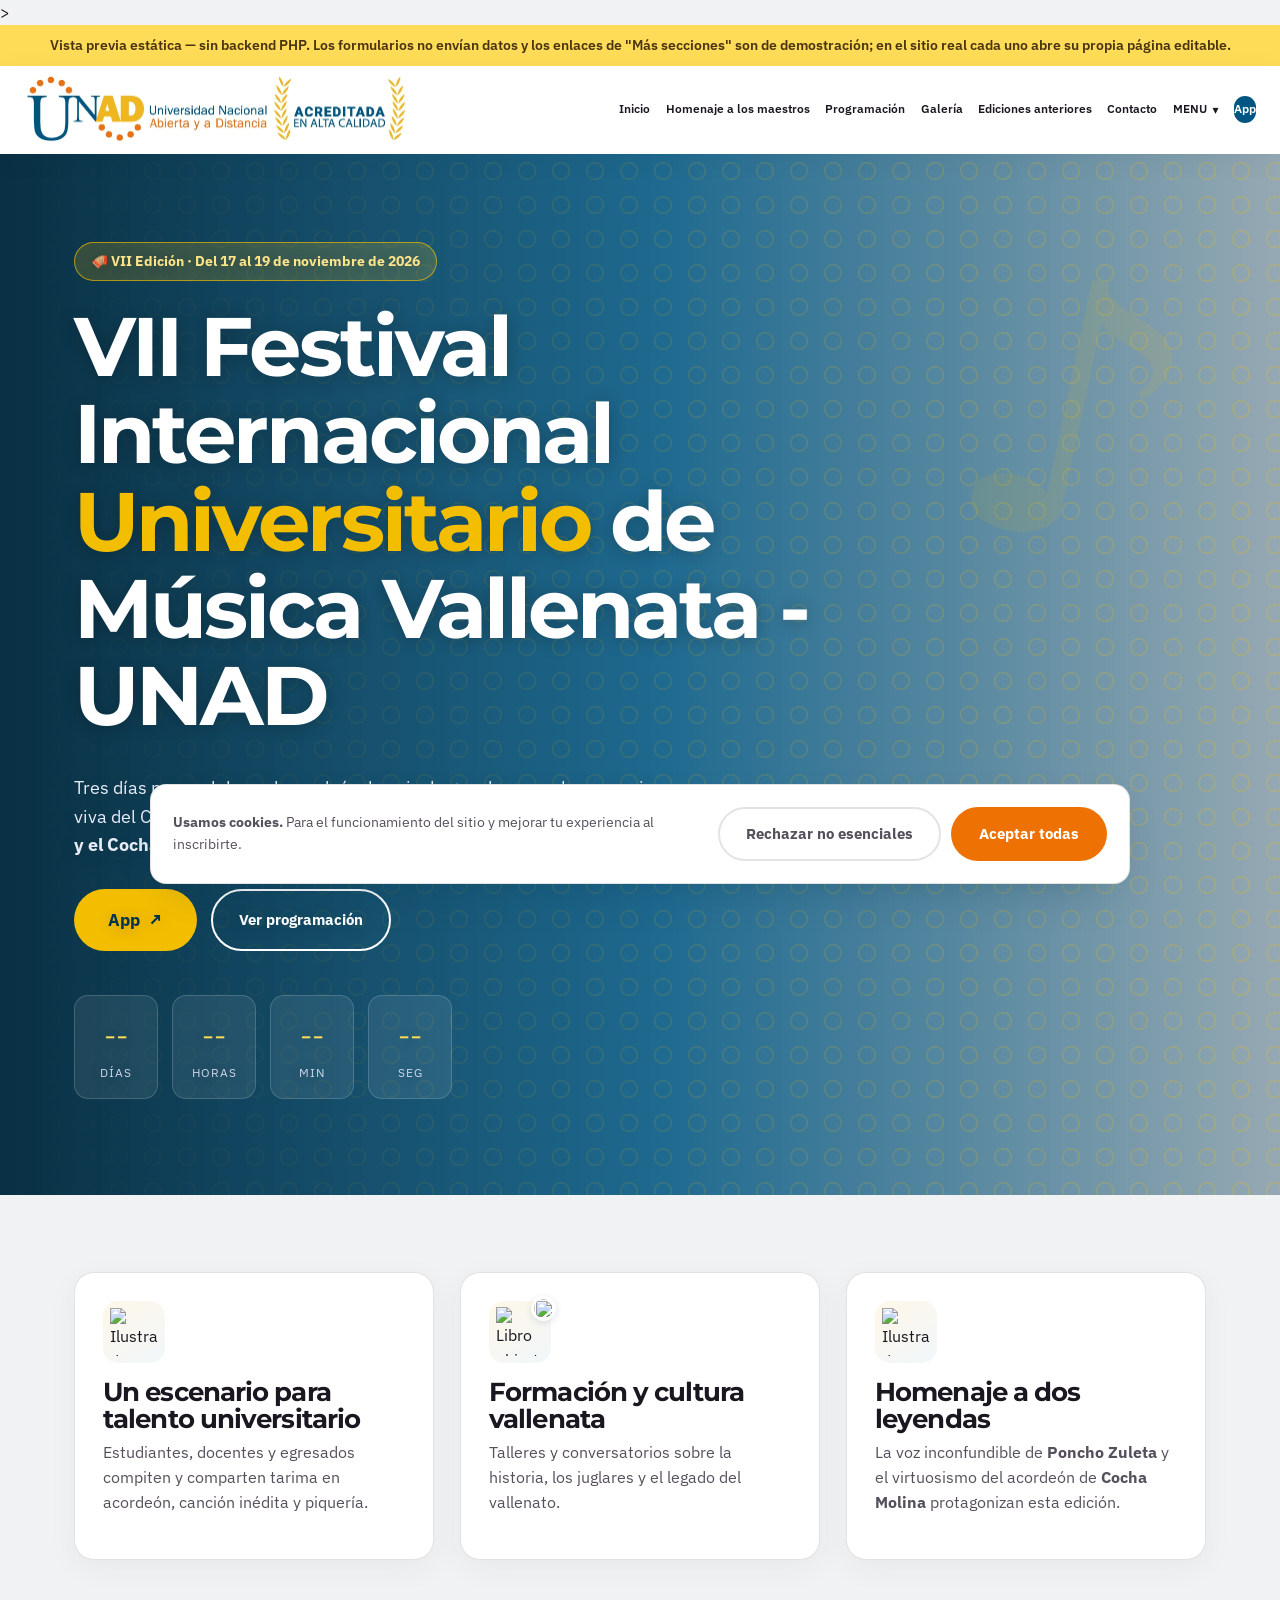
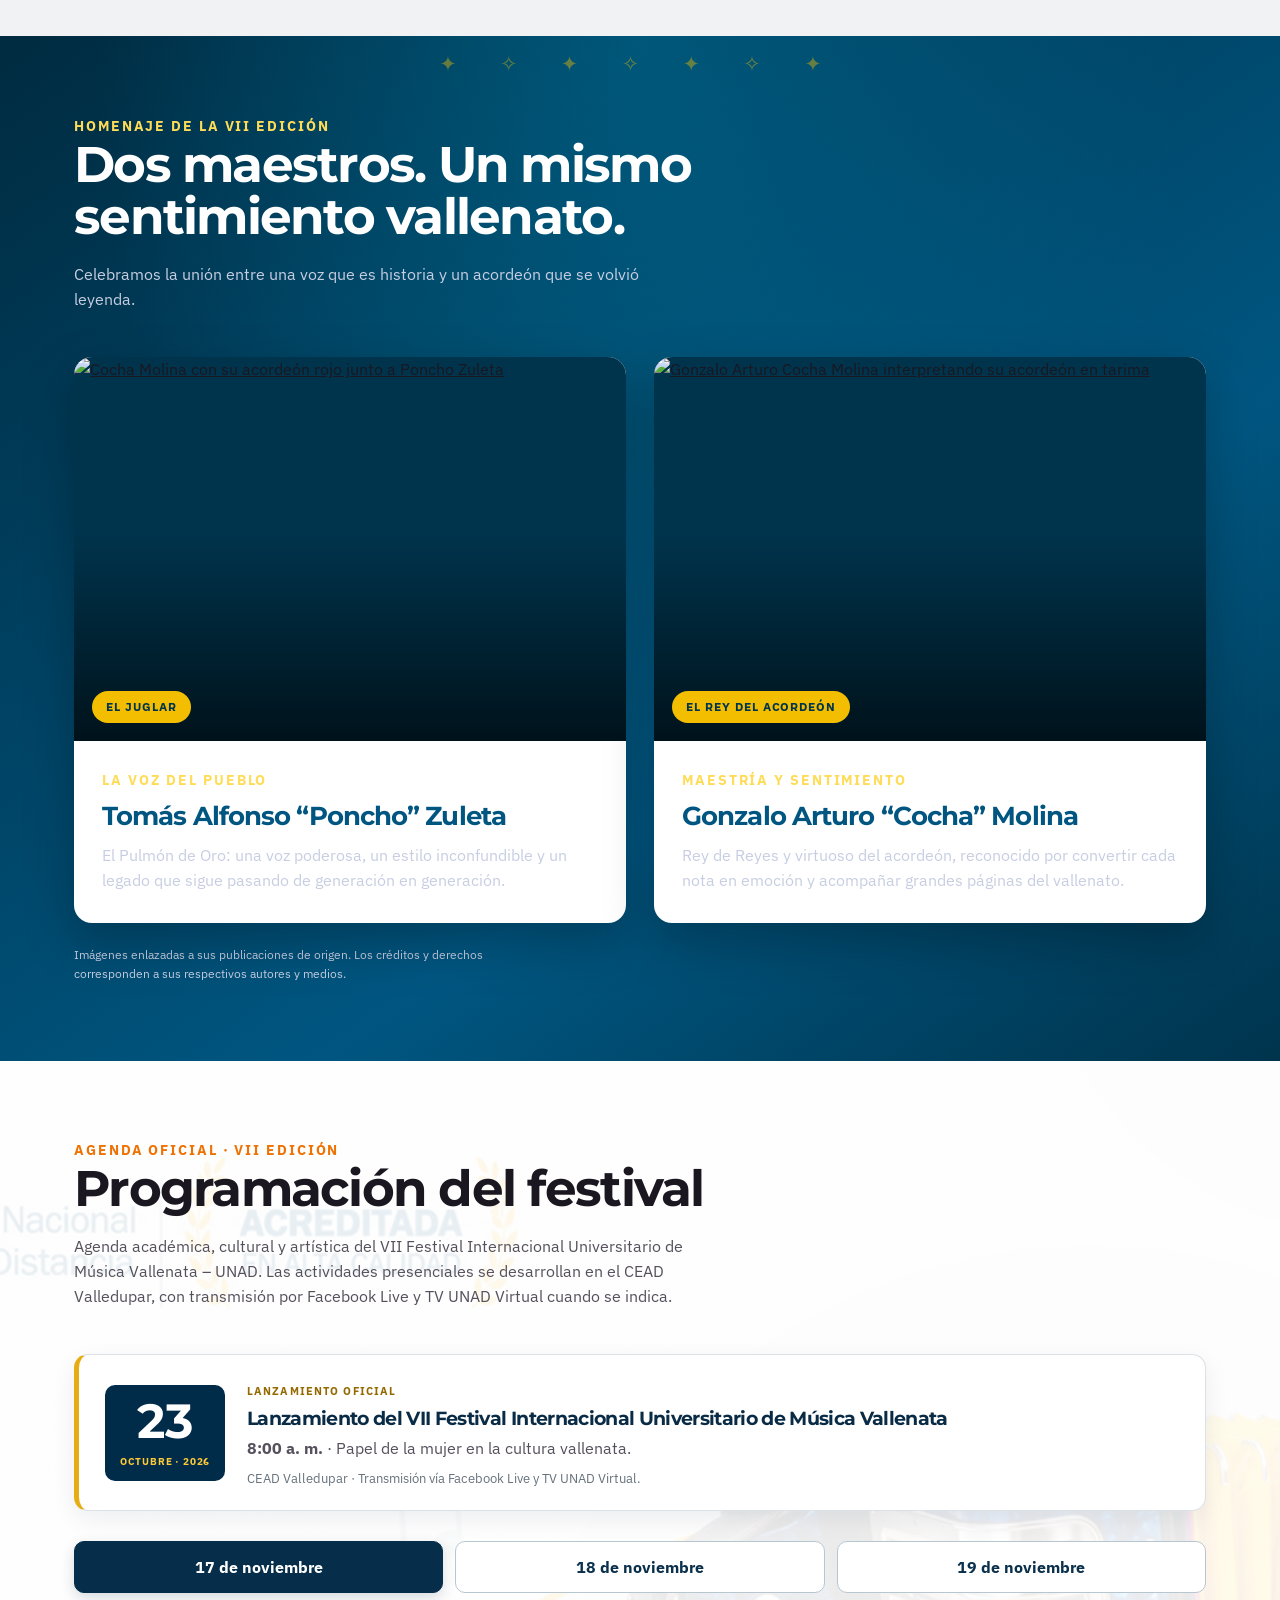
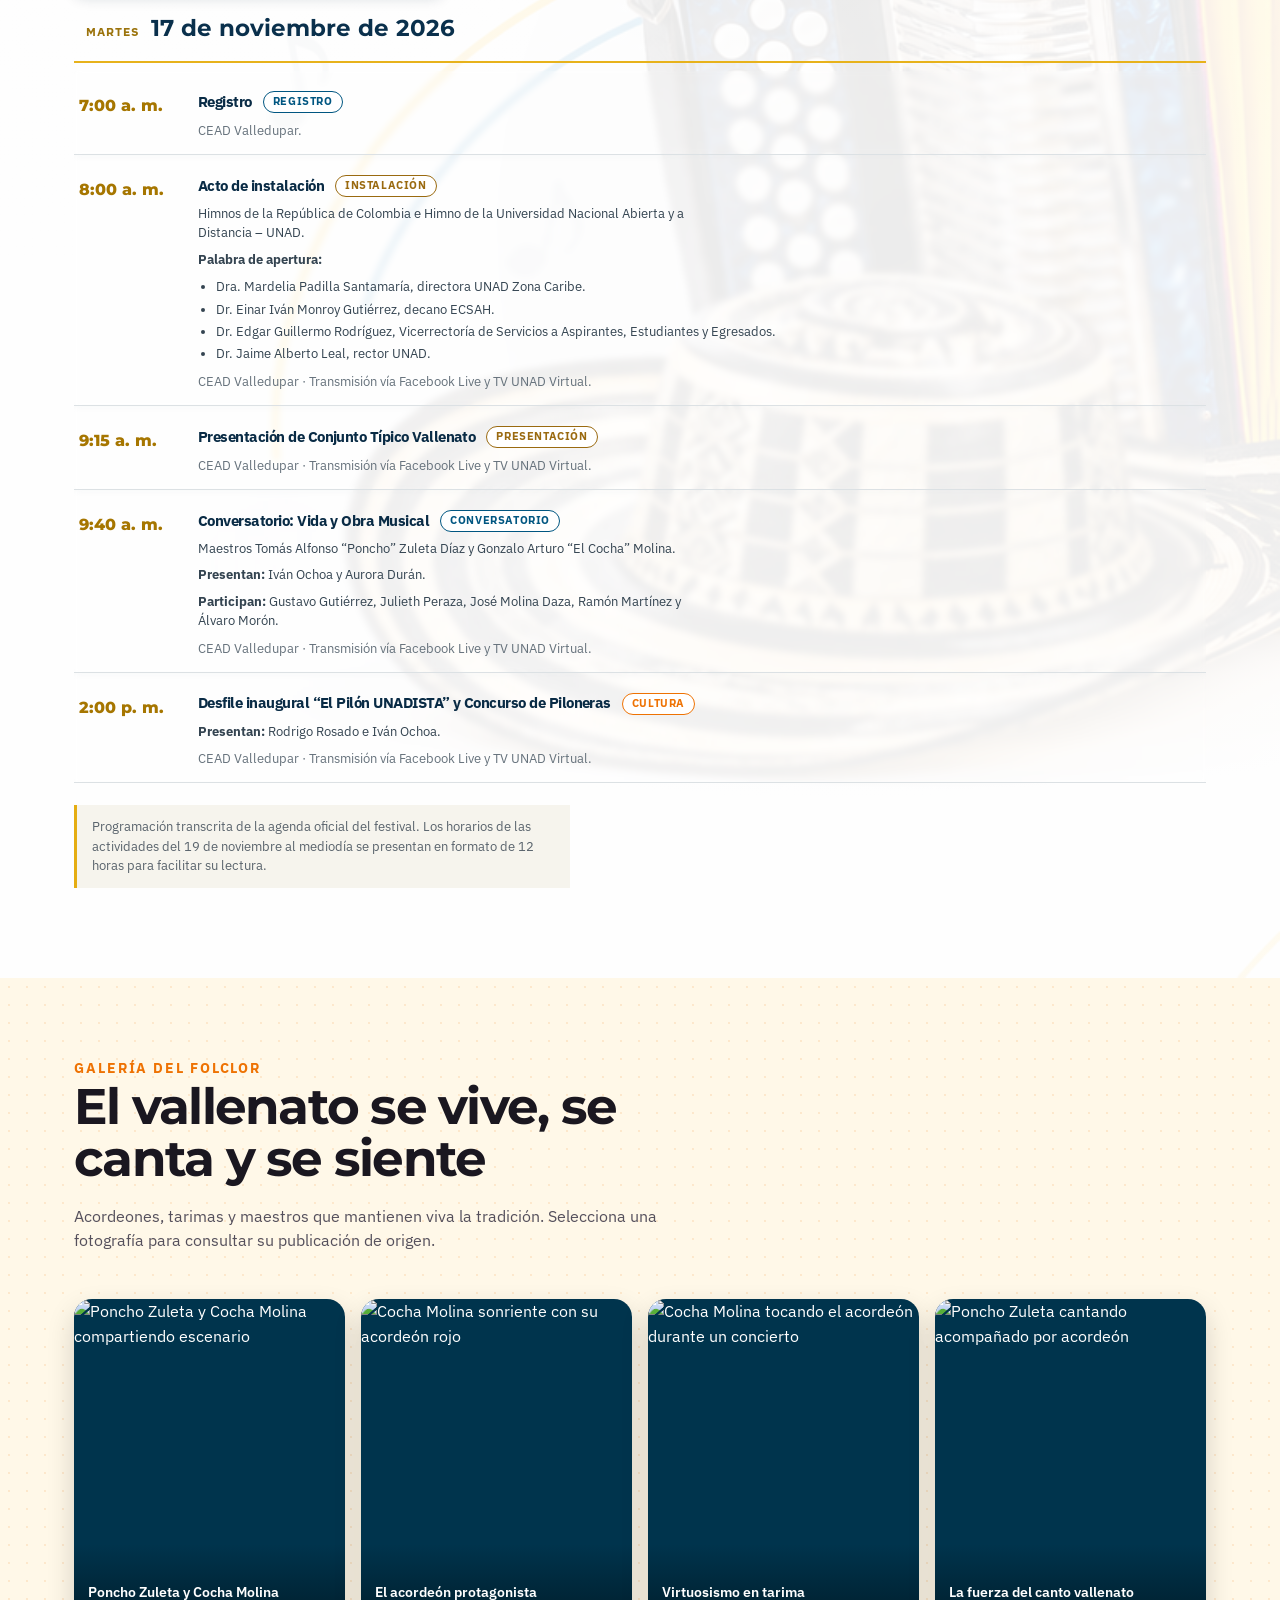
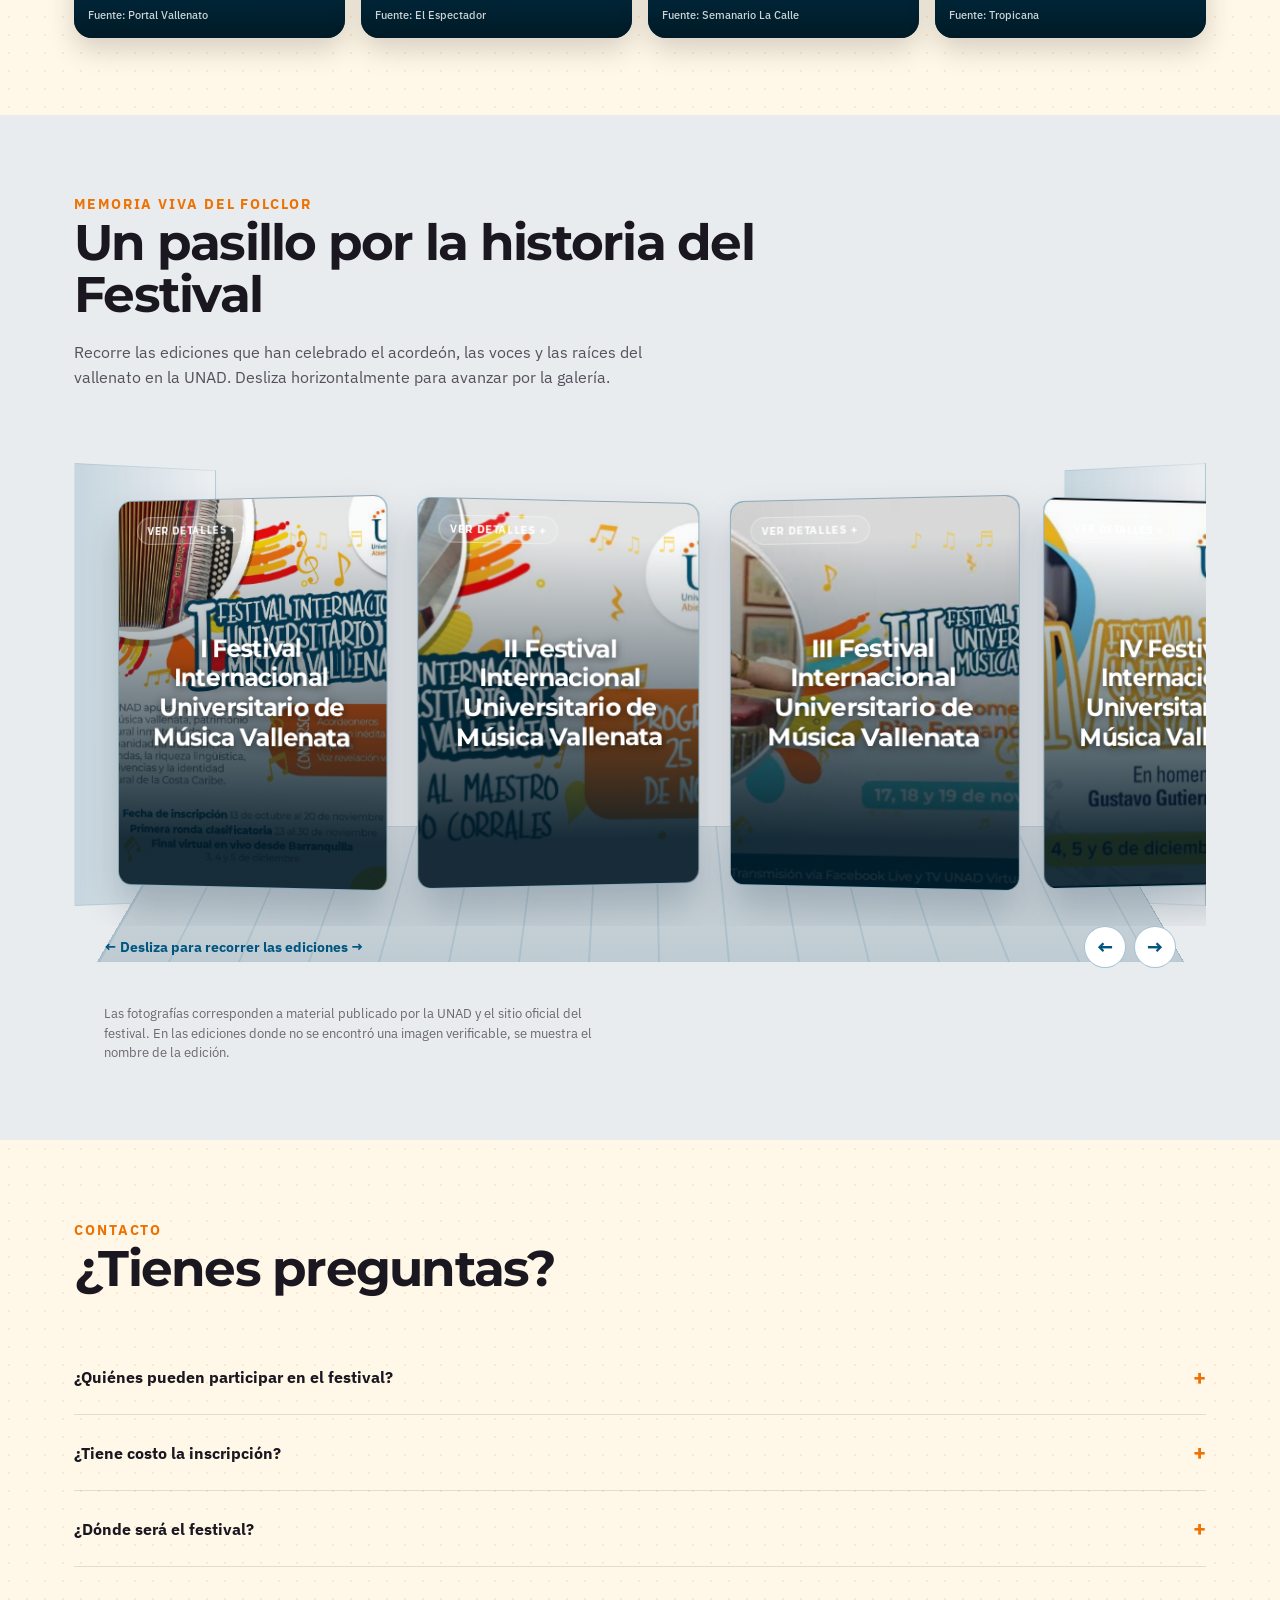
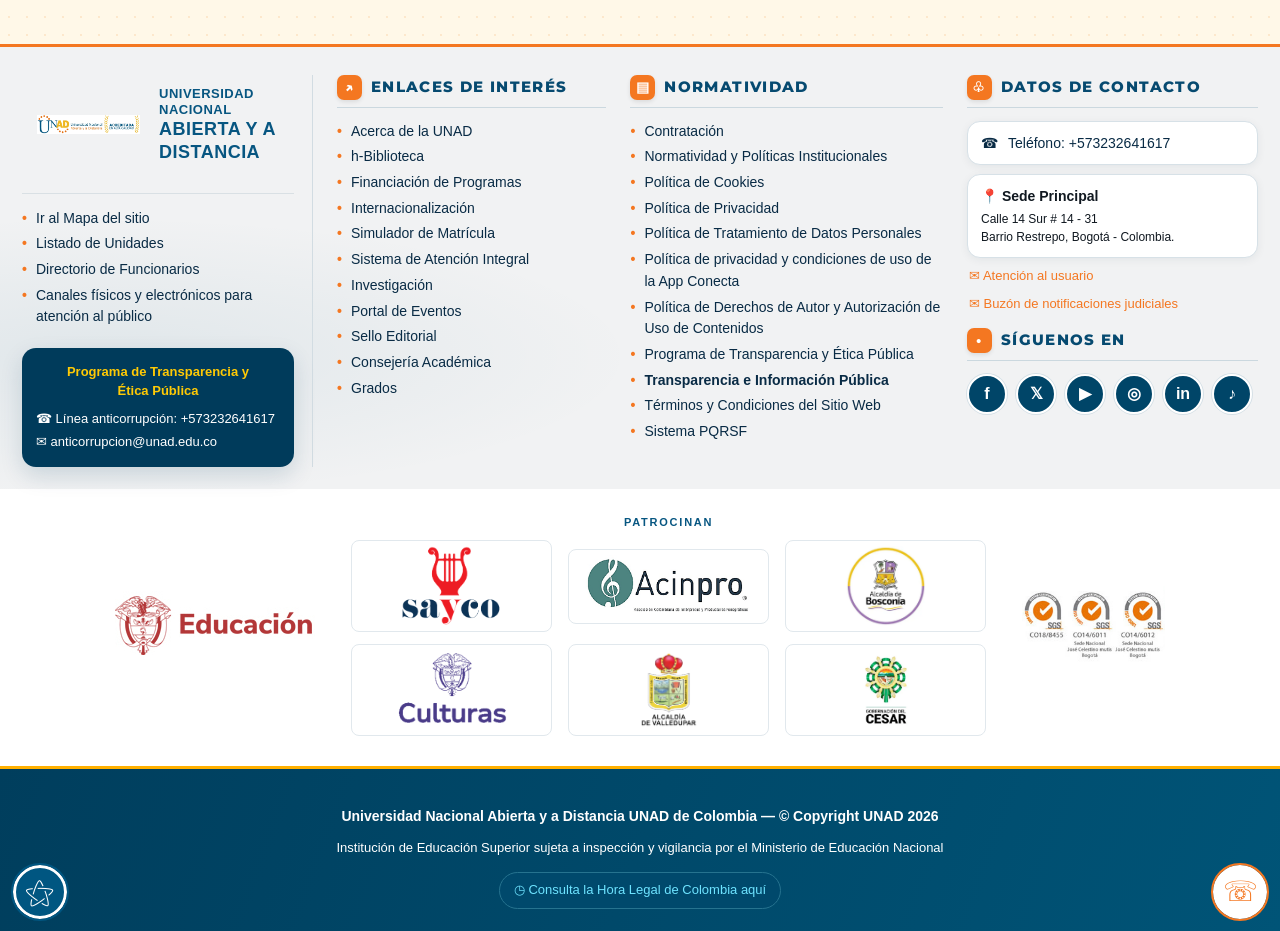
==== commit 1b9334e2: "Link Incubadora de Talento to its graphics gallery" ====
--- a/index.html
+++ b/index.html
@@ -42,7 +42,7 @@
           <a href="#paginaConstruccion" data-construccion><span>🌱</span> Semillero Cultura Caribe</a>
           <a href="#paginaConstruccion" data-construccion><span>📖</span> Revista Vallenata (Aires Vallento)</a>
           <a href="asistencia.html"><span>📊</span> Invitados especiales</a>
-          <a href="#paginaConstruccion" data-construccion><span>🚀</span> Incubadora de Talento</a>
+          <a href="incubadora-talento.html"><span>🚀</span> Incubadora de Talento</a>
           <a href="#paginaConstruccion" data-construccion><span>🎪</span> Expofestival UNADISTA</a>
         </div>
       </div>
--- a/styles.css
+++ b/styles.css
@@ -1332,10 +1332,10 @@
   max-height:78px;width:auto;flex:0 1 auto;
 }
 .unad-footer__mineducacion{width: min(48%, 480px);max-height:72px!important}
-.unad-footer__sponsors{display:flex;flex-direction:column;align-items:center;justify-content:center;gap:7px;max-width:540px;flex:1 1 430px;min-width:0}
+.unad-footer__sponsors{display:flex;flex-direction:column;align-items:center;justify-content:center;gap:10px;max-width:690px;flex:1 1 600px;min-width:0;padding:8px 10px}
 .unad-footer__sponsors-title{font-size:11px;letter-spacing:.16em;text-transform:uppercase;color:#075681;font-weight:800}
-.unad-footer__sponsors-list{display:grid;grid-template-columns:repeat(3,minmax(75px,1fr));align-items:center;gap:9px 12px;width:100%}
-.unad-footer__sponsors-list img{display:block;width:100%;height:54px;max-height:54px;object-fit:contain;padding:3px;background:#fff;border-radius:6px;box-sizing:border-box}
+.unad-footer__sponsors-list{display:grid;grid-template-columns:repeat(3,minmax(130px,1fr));align-items:center;gap:12px 16px;width:100%}
+.unad-footer__sponsors-list img{display:block;width:100%;height:92px;max-height:92px;object-fit:contain;padding:5px;background:#fff;border:1px solid #e1e8ed;border-radius:8px;box-sizing:border-box}
 .unad-footer__certificaciones{width:min(38%, 380px);max-height:78px!important}
 @media(max-width:700px){
  .unad-footer__certs{padding:14px 10px 18px}
@@ -1343,8 +1343,8 @@
  .unad-footer__certs-inner img{max-height:58px!important;min-width:0}
  .unad-footer__mineducacion{width:min(72%,300px);max-height:58px!important}
  .unad-footer__sponsors{flex:1 1 auto;width:100%;max-width:480px}
- .unad-footer__sponsors-list{grid-template-columns:repeat(3,minmax(75px,1fr));gap:7px}
- .unad-footer__sponsors-list img{height:48px;max-height:48px}
+ .unad-footer__sponsors-list{grid-template-columns:repeat(2,minmax(110px,1fr));gap:9px}
+ .unad-footer__sponsors-list img{height:78px;max-height:78px}
  .unad-footer__certificaciones{width:min(75%,320px)}
 }
 @media(max-width:380px){
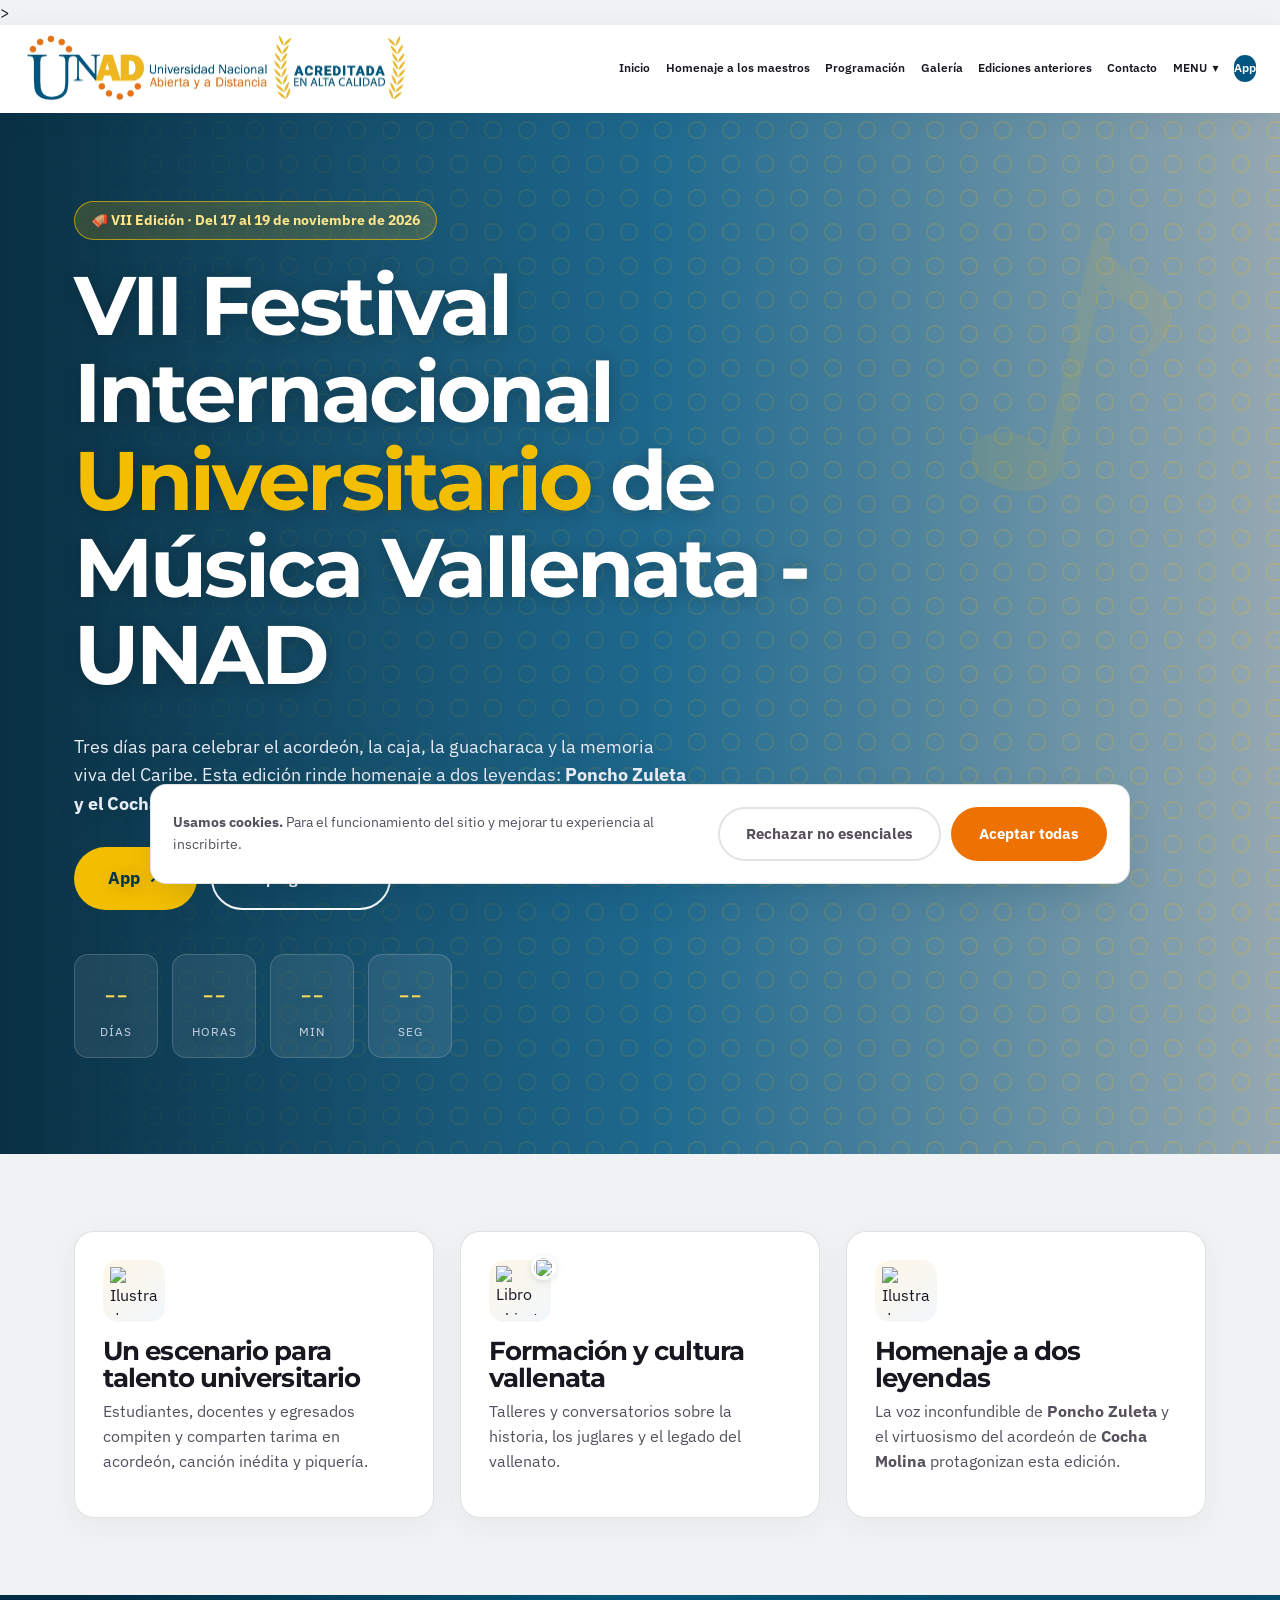
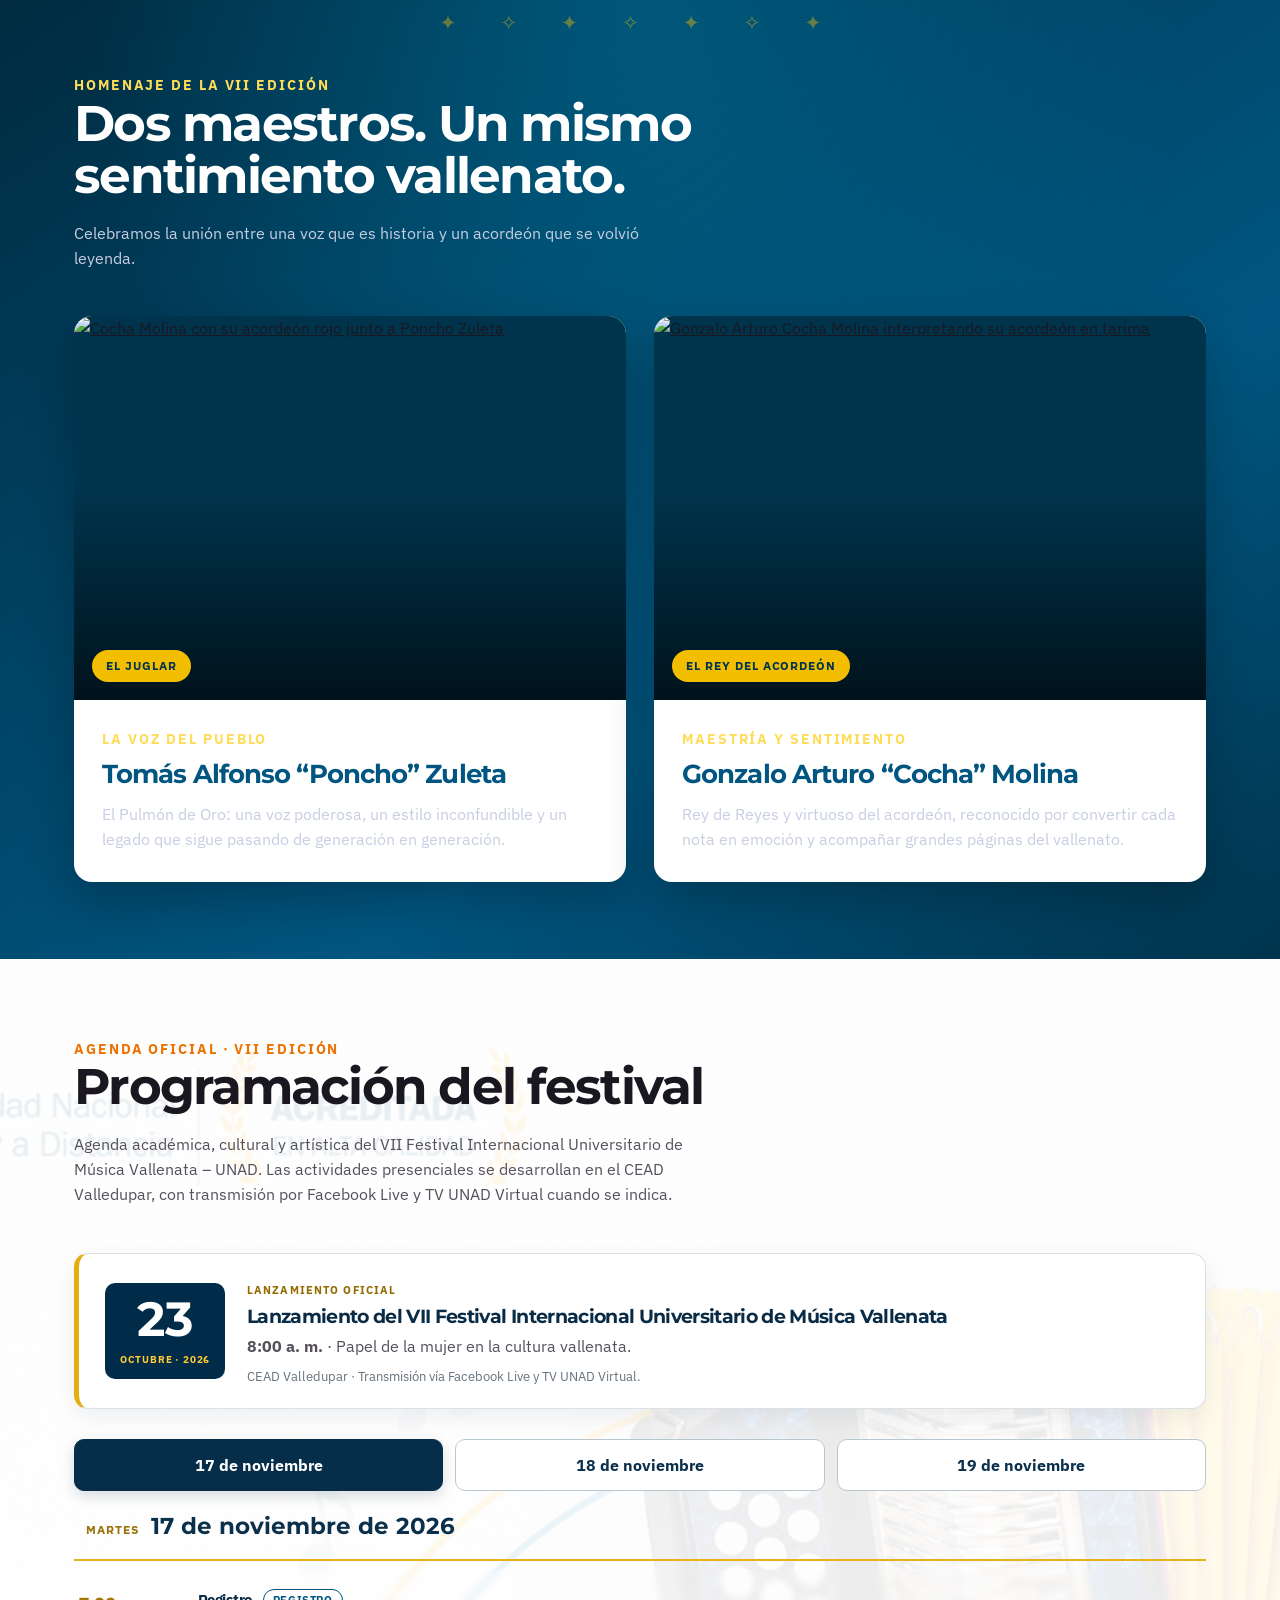
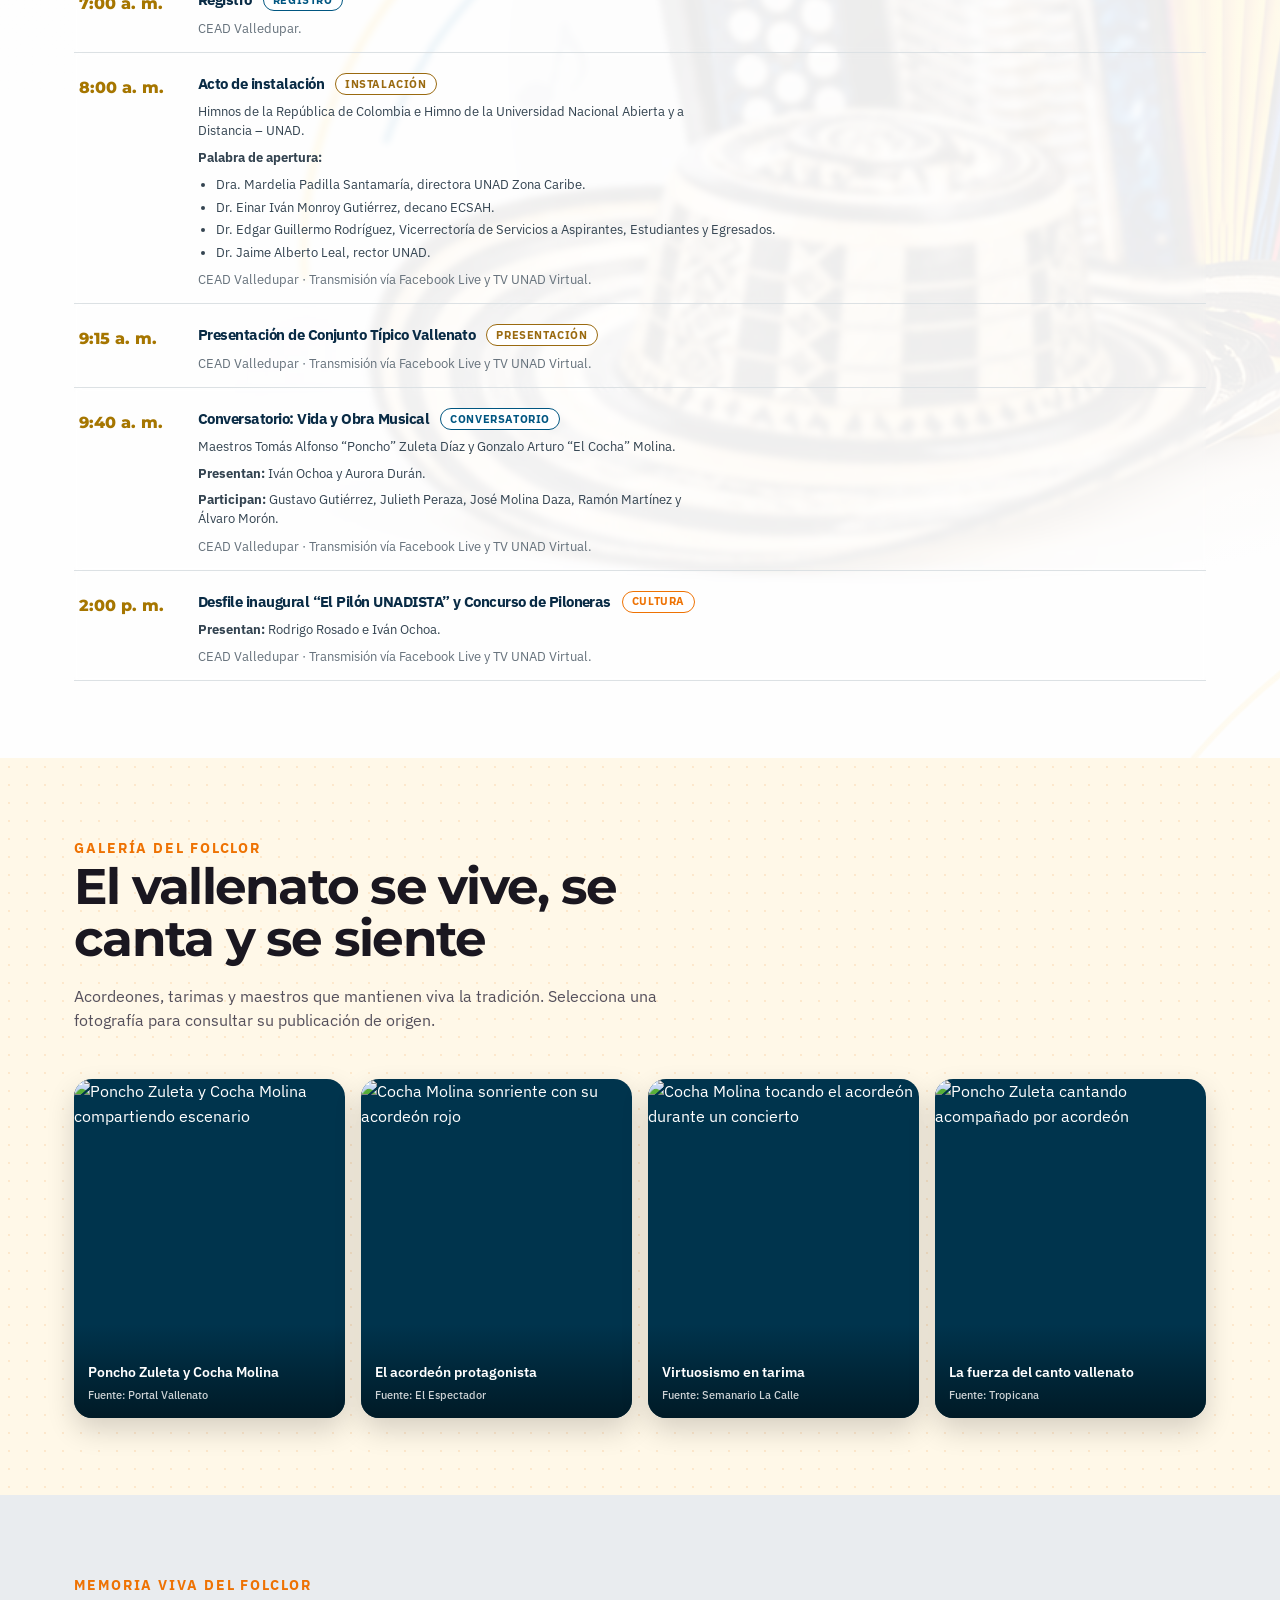
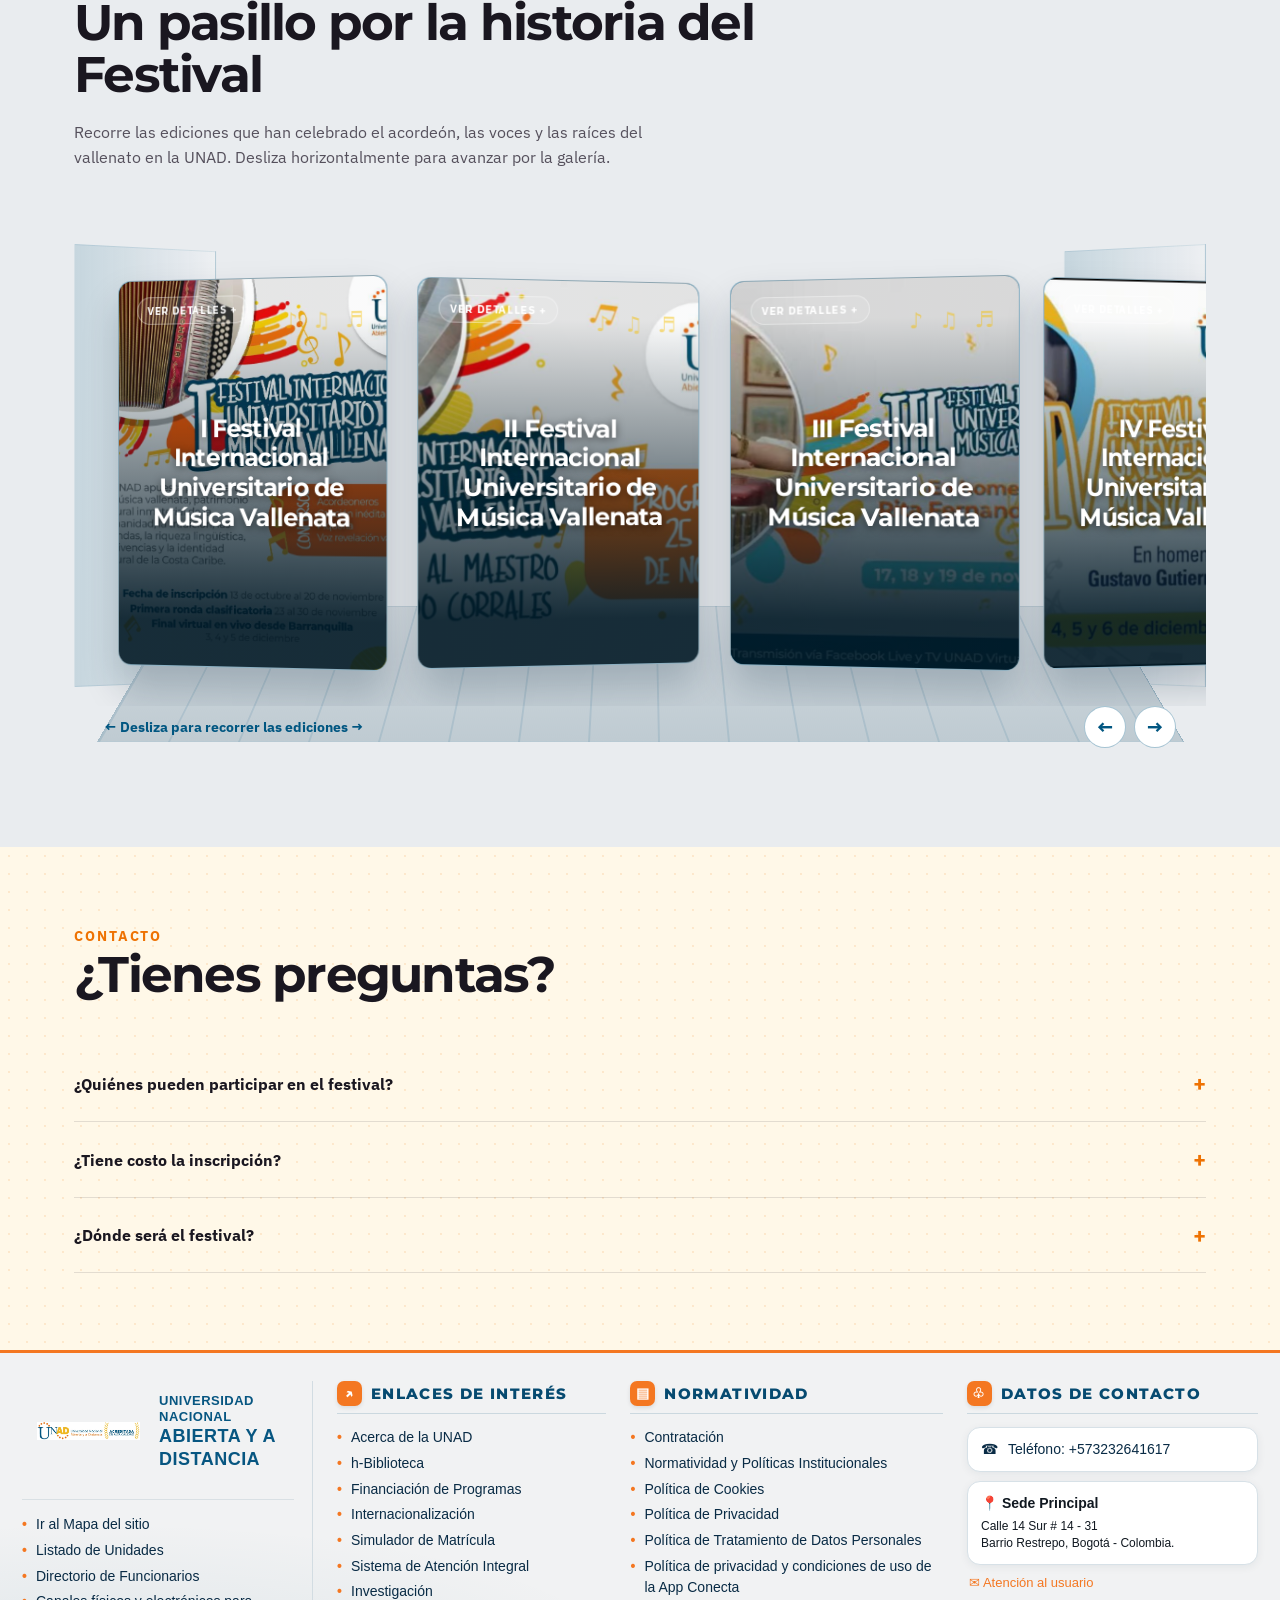
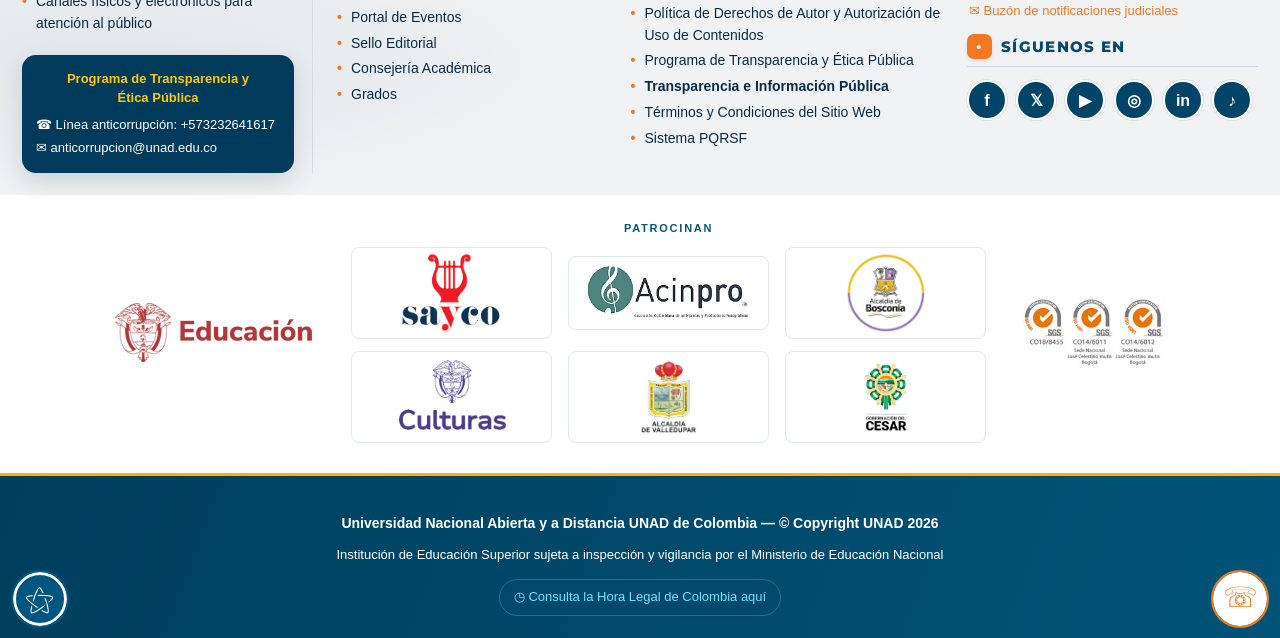
==== commit 1a1b9087: "Remove editorial notes and source comments from festival site" ====
--- a/index.html
+++ b/index.html
@@ -11,7 +11,7 @@
 </head>
 <body>
 <button class="volver-arriba" id="volverArriba" type="button" aria-label="Volver arriba">↑</button>
-<div class="aviso-preview">Vista previa estática — sin backend PHP. Los formularios no envían datos y los enlaces de "Más secciones" son de demostración; en el sitio real cada uno abre su propia página editable.</div>
+
 <a href="#contenido" class="salto-enlace">Saltar al contenido</a>
 
 <header class="cabecera">
@@ -121,7 +121,7 @@
         <div class="maestro-card__texto"><span class="seccion__kicker">Maestría y sentimiento</span><h3>Gonzalo Arturo “Cocha” Molina</h3><p>Rey de Reyes y virtuoso del acordeón, reconocido por convertir cada nota en emoción y acompañar grandes páginas del vallenato.</p></div>
       </article>
     </div>
-    <p class="homenaje__nota">Imágenes enlazadas a sus publicaciones de origen. Los créditos y derechos corresponden a sus respectivos autores y medios.</p>
+    
   </div>
 </section>
 
@@ -178,7 +178,7 @@
         <article class="evento-fila agenda-evento agenda-evento--noche"><time class="evento-fila__hora">9:40 p. m.</time><div><div class="agenda-evento__titulo"><h4>Entrega de premiación a los ganadores</h4><span class="etiqueta etiqueta--competencia">Premiación</span></div><p><strong>Entregan:</strong> Dr. Edgar Guillermo Rodríguez, Vicerrectoría de Servicios a Aspirantes, Estudiantes y Egresados; y Dra. Mardelia Yolima Padilla Santamaría, directora Zona Caribe.</p><p><strong>Categorías premiadas:</strong> Acordeonero, Canción Inédita, Voz Revelación, Piqueria y Pilonera.</p><small>CEAD Valledupar · Transmisión vía Facebook Live y TV UNAD Virtual.</small></div></article>
       </section>
     </div>
-    <p class="agenda-nota">Programación transcrita de la agenda oficial del festival. Los horarios de las actividades del 19 de noviembre al mediodía se presentan en formato de 12 horas para facilitar su lectura.</p>
+    
   </div>
 </section>
 
@@ -239,7 +239,7 @@
       </div>
       <div class="pasillo-controles"><span>← Desliza para recorrer las ediciones →</span><div class="pasillo-flechas"><button type="button" class="pasillo-flecha" id="pasilloAnterior" aria-label="Edición anterior">←</button><button type="button" class="pasillo-flecha" id="pasilloSiguiente" aria-label="Siguiente edición">→</button></div></div>
     </div>
-    <p class="pasillo-nota">Las fotografías corresponden a material publicado por la UNAD y el sitio oficial del festival. En las ediciones donde no se encontró una imagen verificable, se muestra el nombre de la edición.</p>
+    
   </div>
 </section>
 
@@ -293,7 +293,7 @@
     <header class="em-banner">
       <button type="button" class="edicion-modal__cerrar" id="cerrarEdicionModal" aria-label="Cerrar ventana">×</button>
       <h2 class="em-solo-lector" id="edicionModalTitulo"></h2>
-      <!-- BANNER: la imagen se carga desde el campo "banner" de cada edición en script.js. -->
+      
       <div class="em-banner__imagen" id="edicionModalBanner"></div>
     </header>
     <div class="em-medio">
@@ -305,13 +305,13 @@
       </section>
       <section class="em-caja" aria-labelledby="emVideoTitulo">
         <h3 class="em-caja__titulo" id="emVideoTitulo">Video</h3>
-        <!-- VIDEO: el reproductor se carga desde el campo "video" de cada edición en script.js (objeto EDICIONES). -->
+        
         <div class="em-video" id="edicionModalVideo"></div>
       </section>
     </div>
     <section class="em-galeria" aria-label="Fotografías de la edición">
       <button type="button" class="em-flecha" id="edicionFotosAnterior" aria-label="Fotos anteriores">←</button>
-      <!-- FOTOS: las imágenes se cargan desde el campo "fotos" de cada edición en script.js (objeto EDICIONES). -->
+      
       <div class="em-galeria__pista" id="edicionModalFotos" tabindex="0" aria-label="Galería de fotografías desplazable"></div>
       <button type="button" class="em-flecha" id="edicionFotosSiguiente" aria-label="Fotos siguientes">→</button>
     </section>
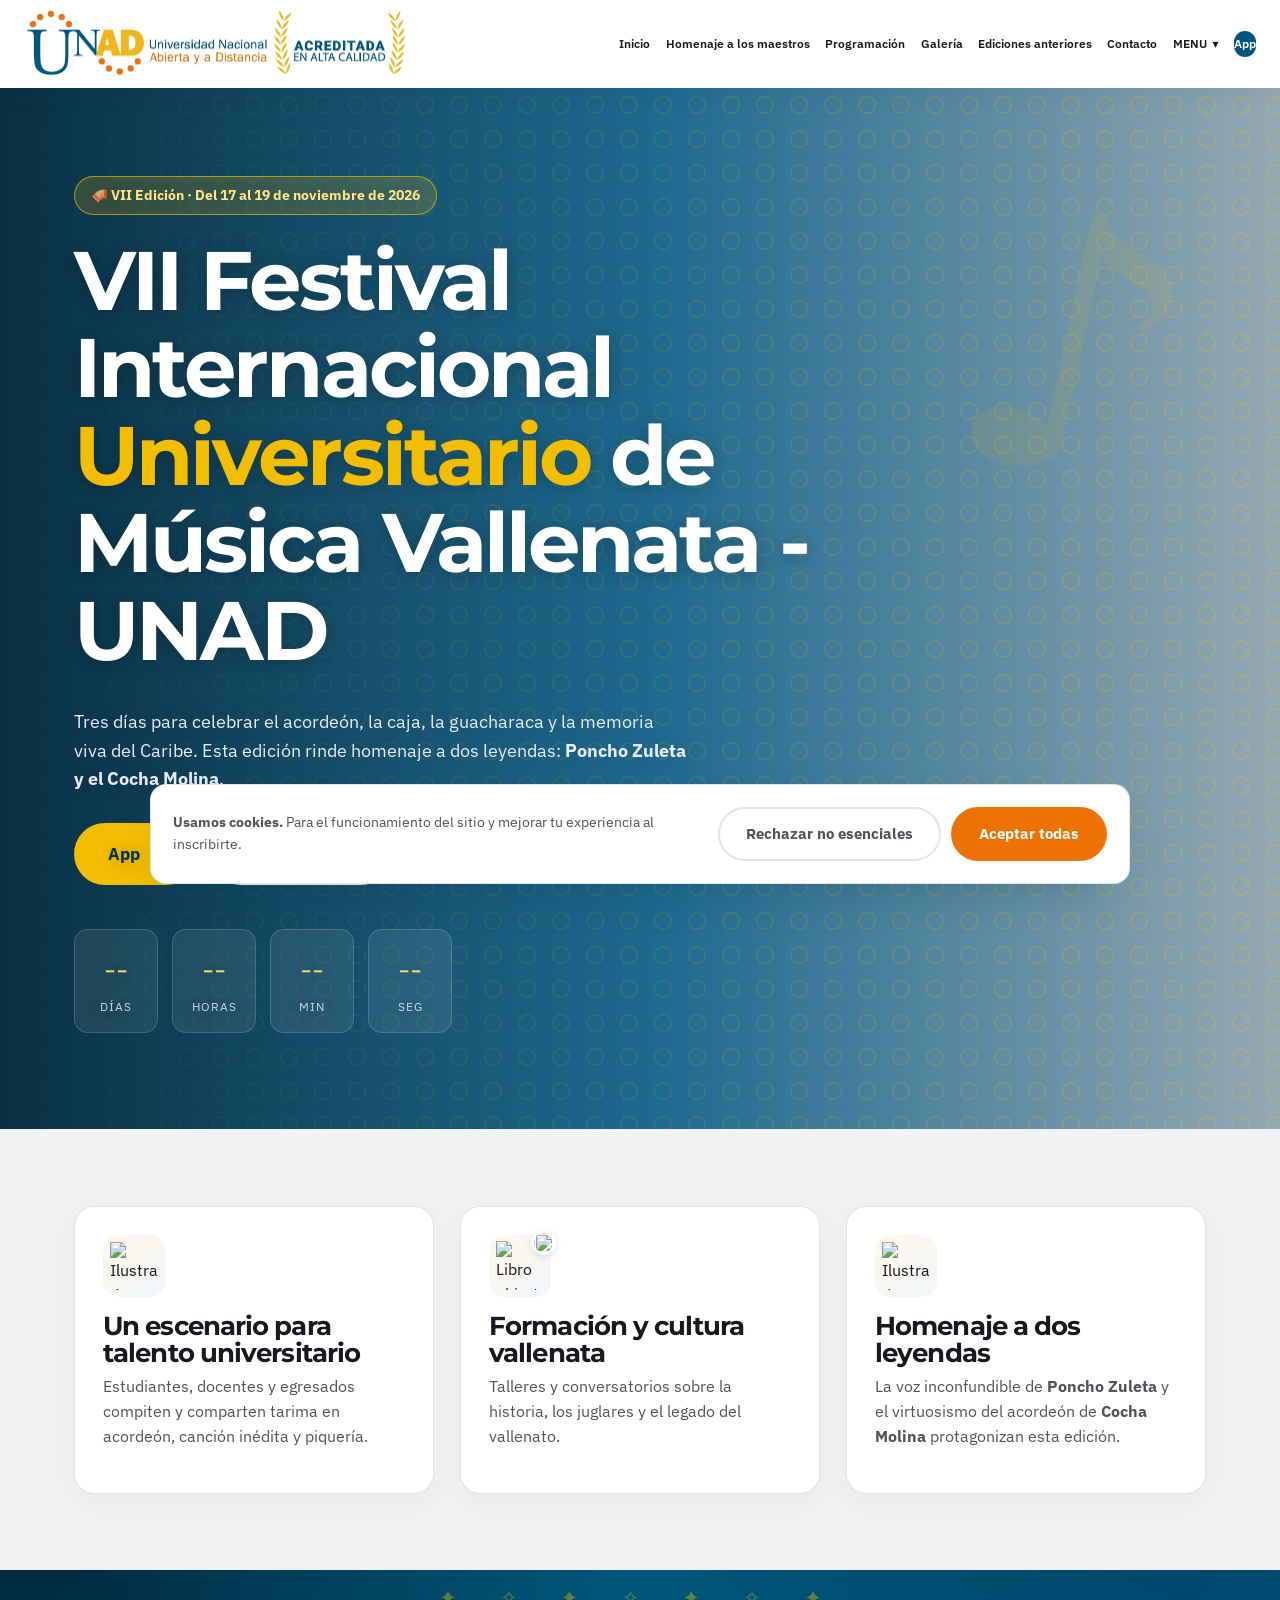
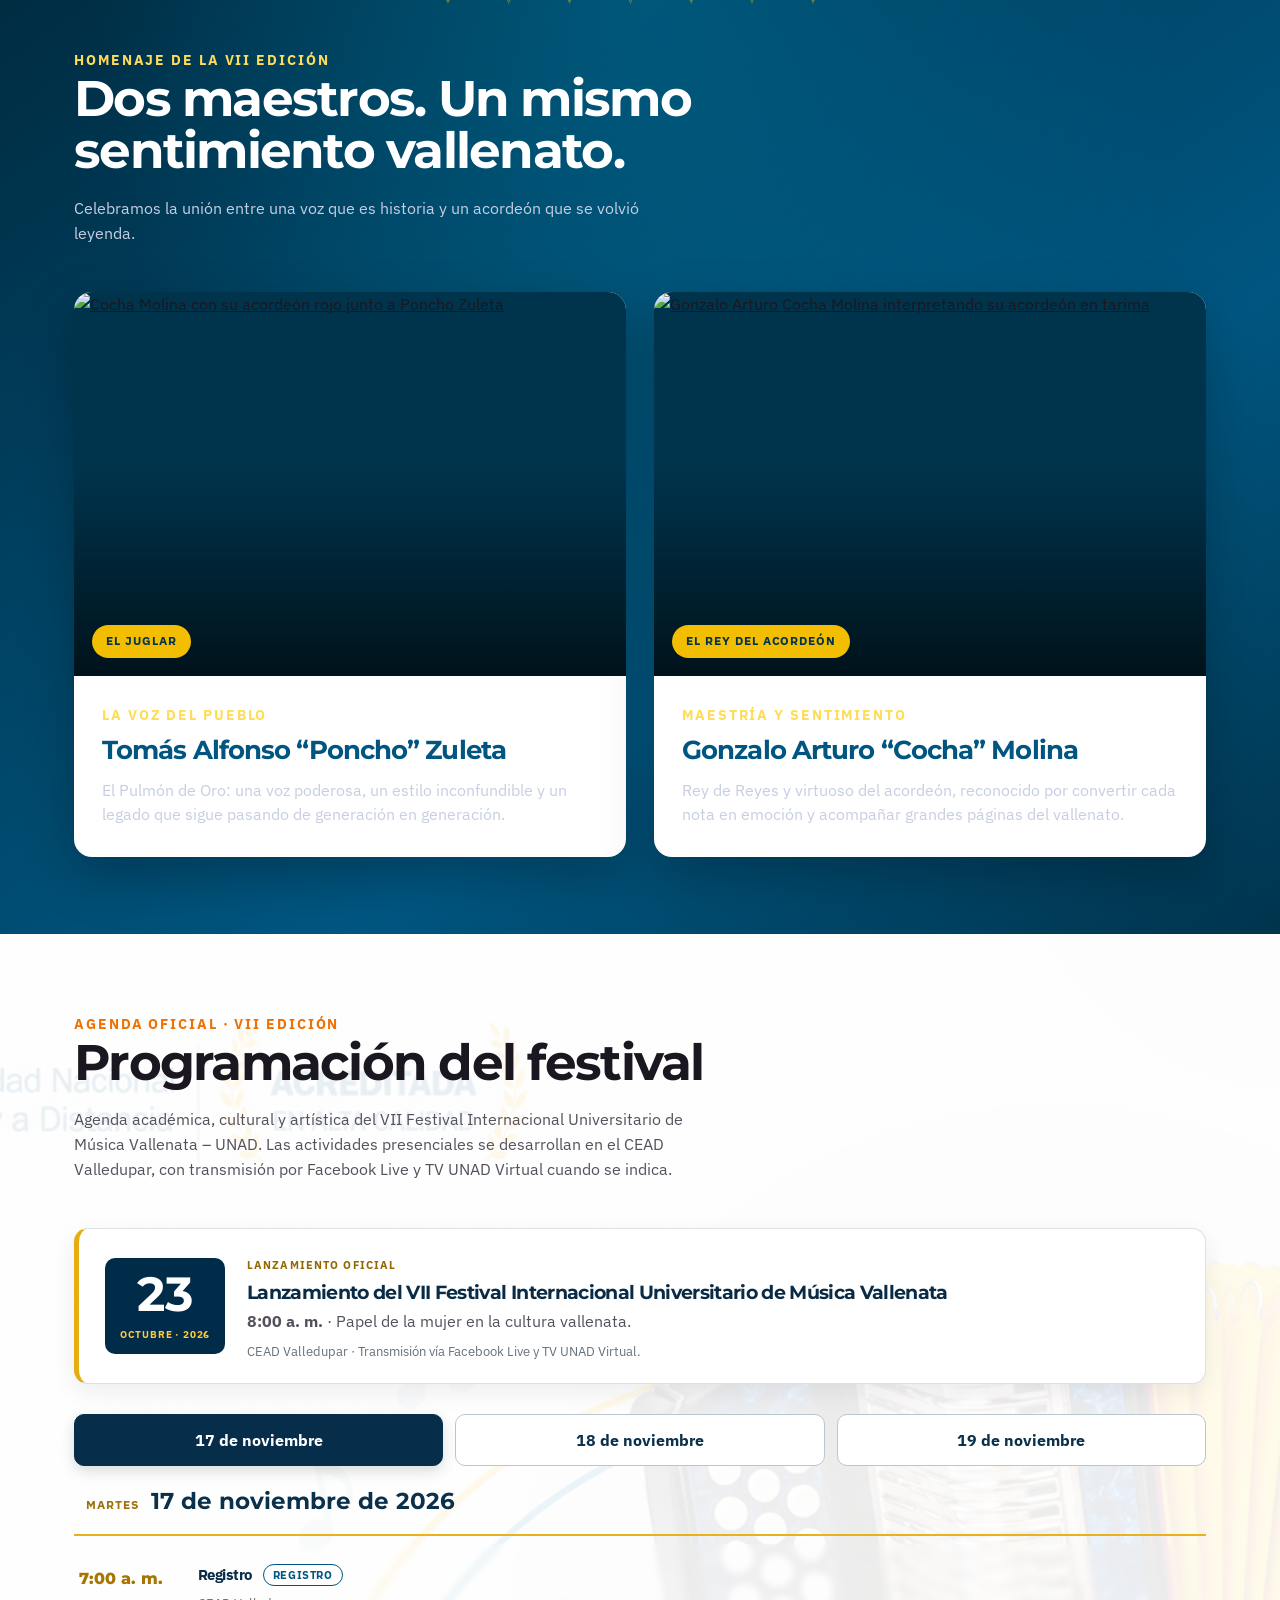
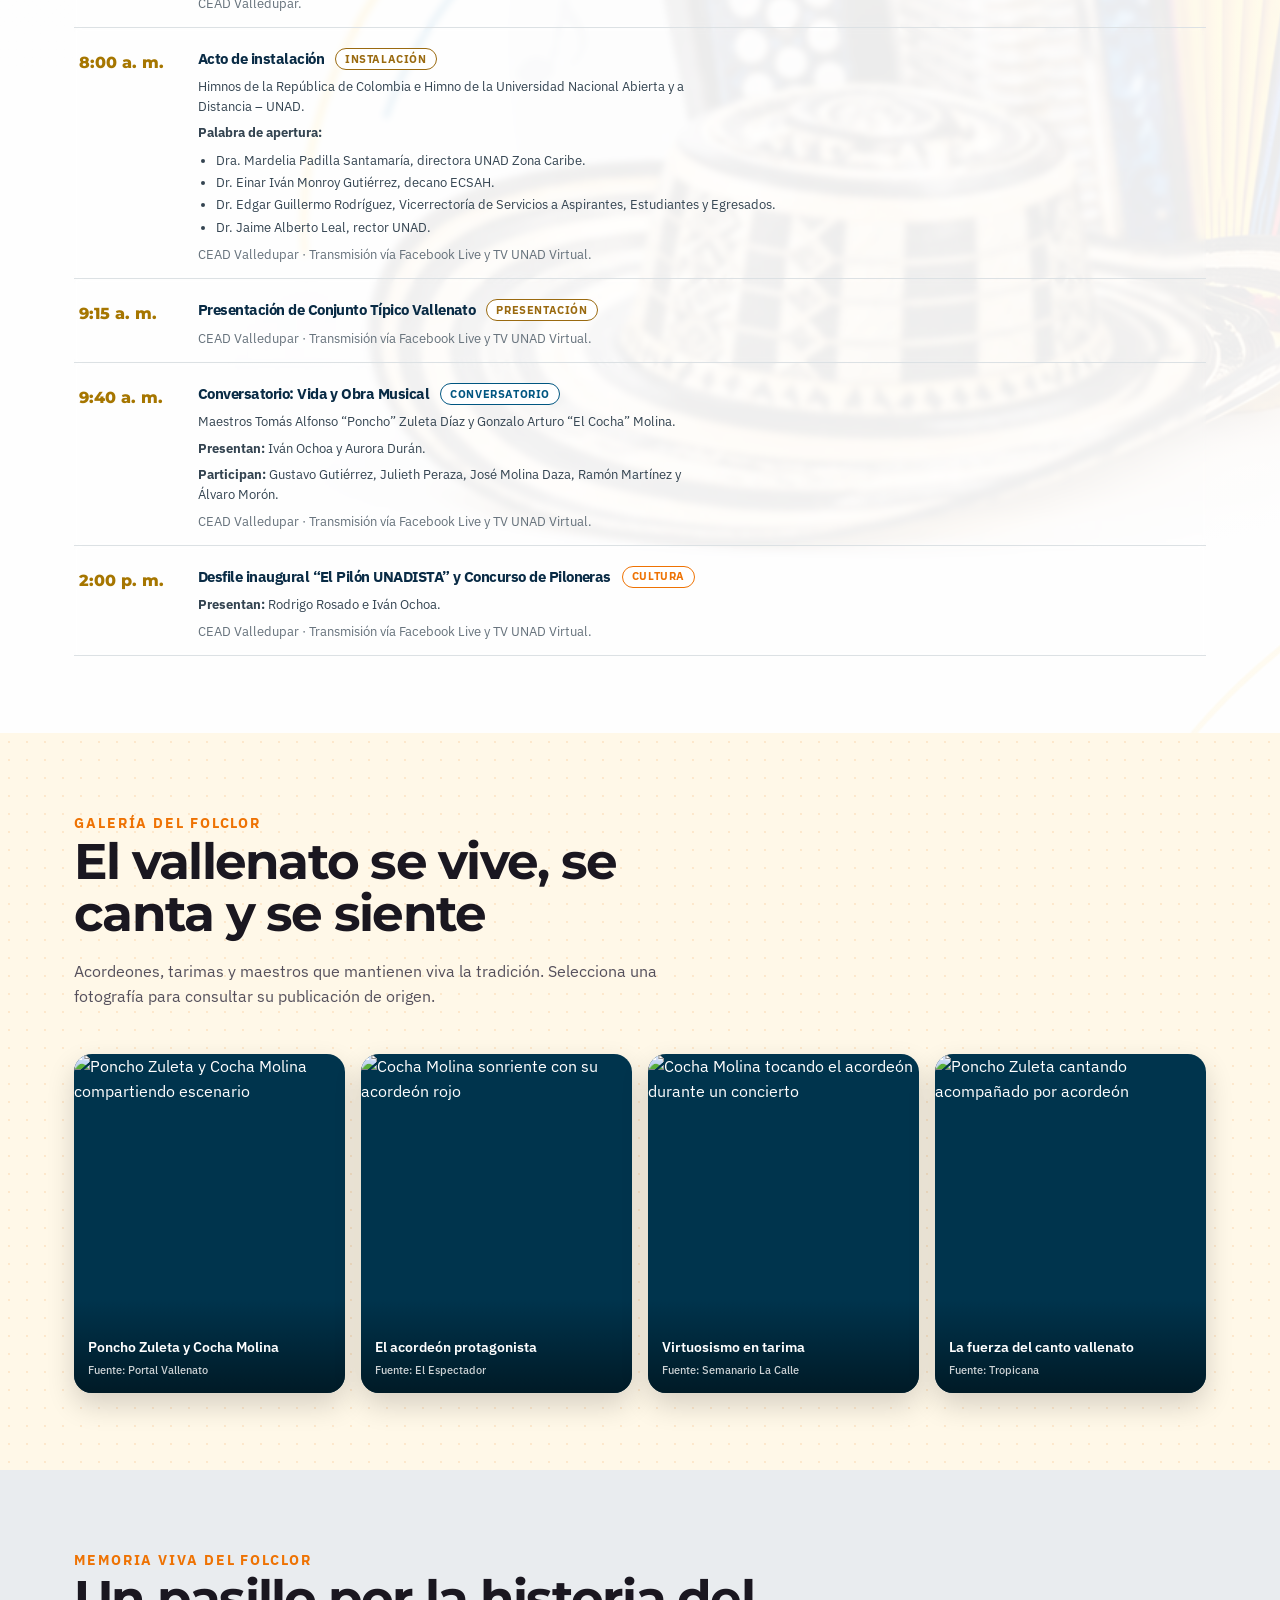
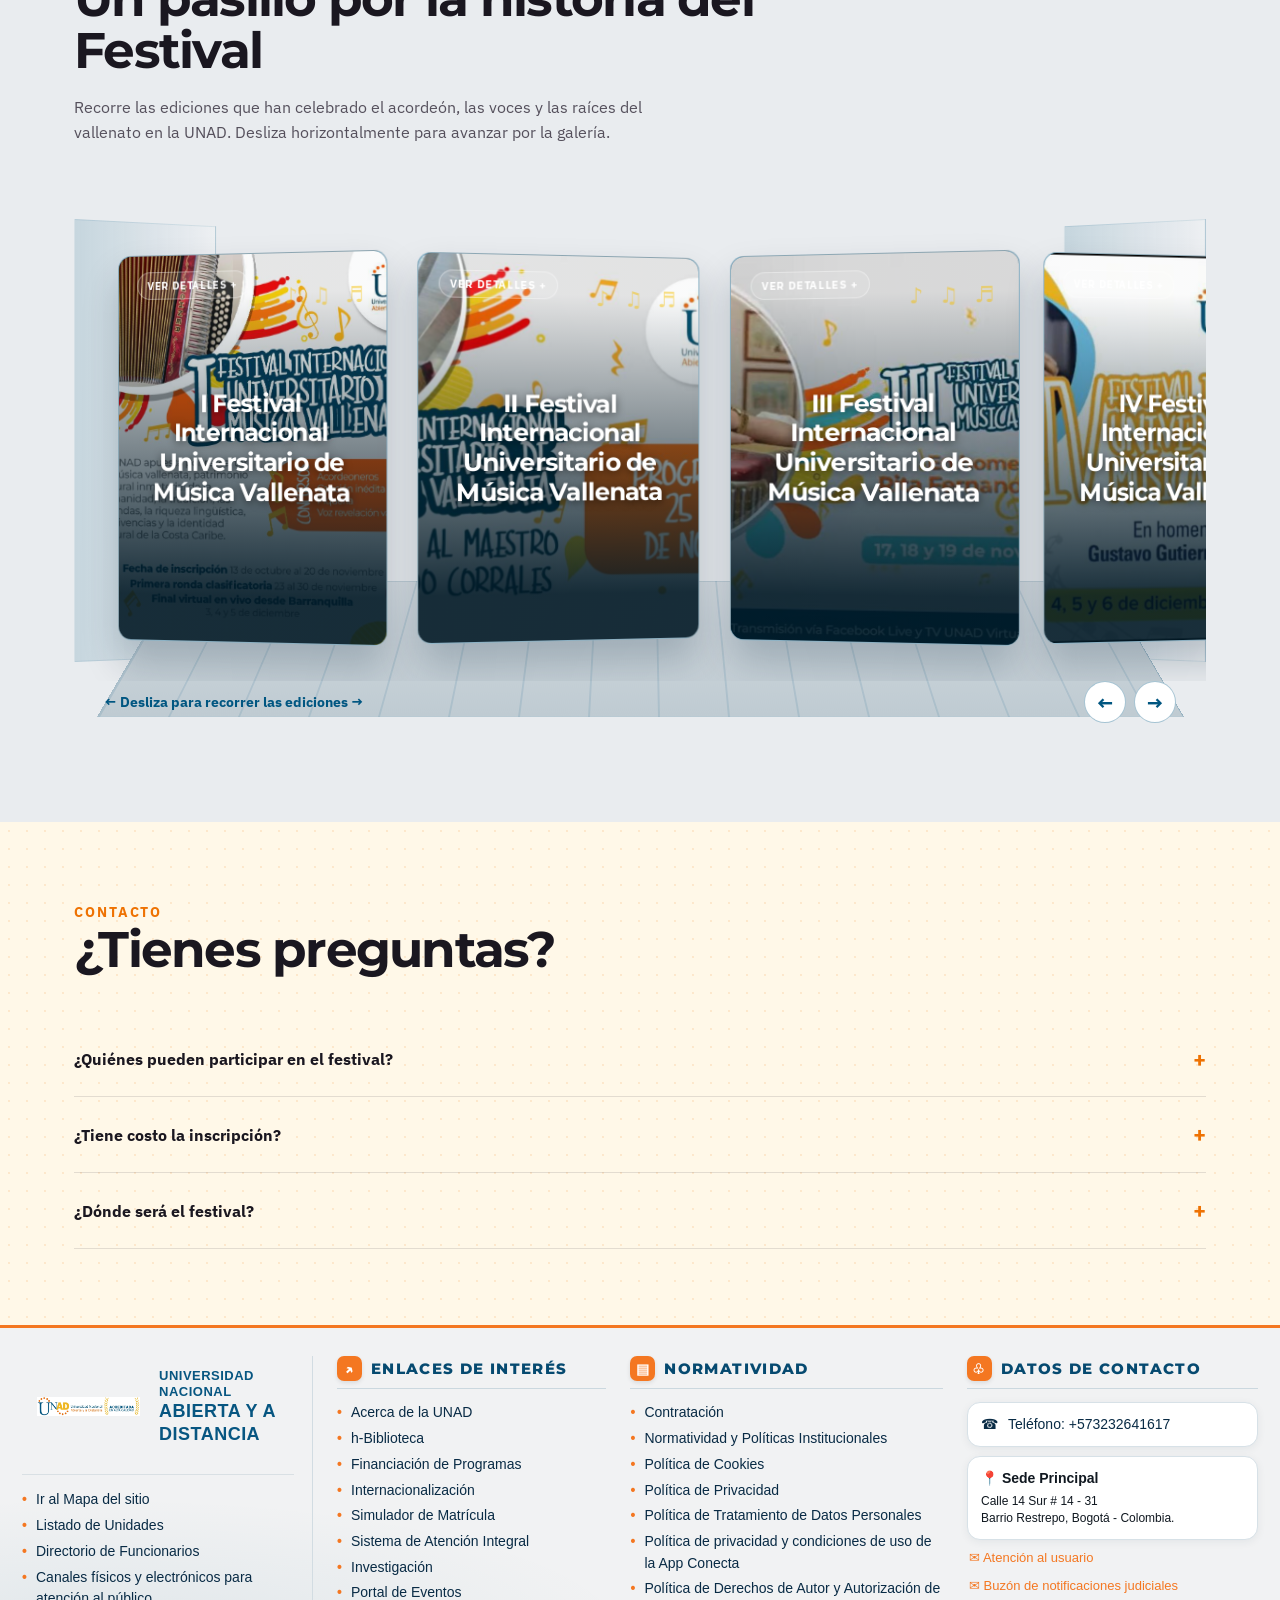
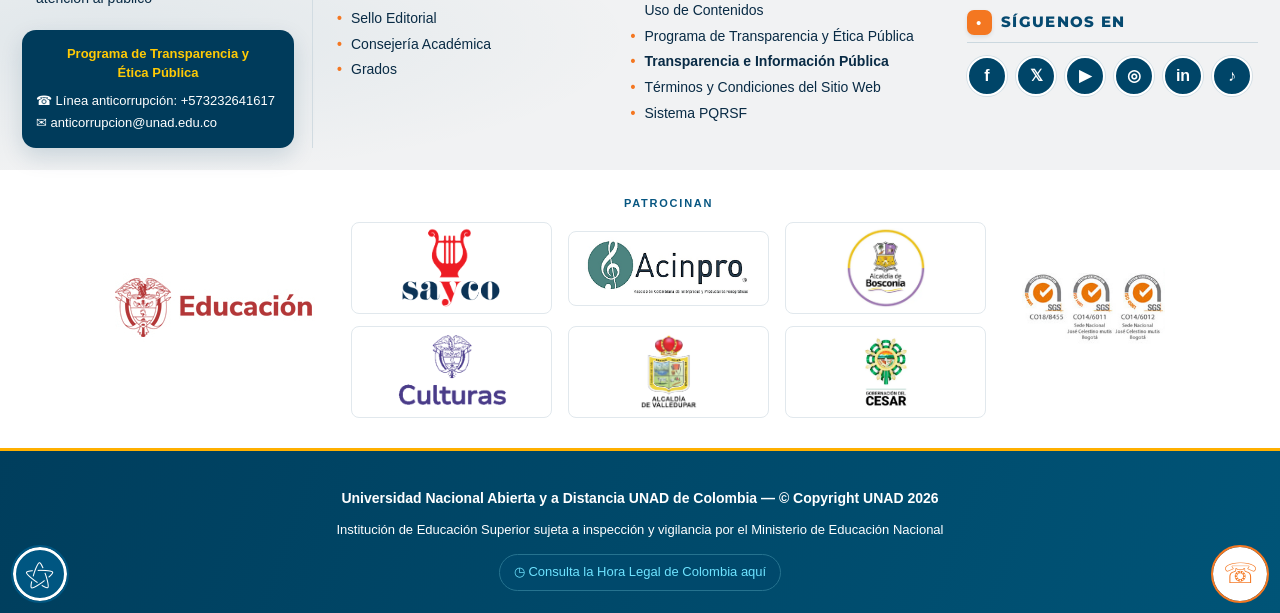
==== commit 804f9120: "Apply low-risk frontend hardening and metadata corrections" ====
--- a/index.html
+++ b/index.html
@@ -2,12 +2,12 @@
 <html lang="es">
 <head>
 <meta charset="UTF-8">
-<meta name="viewport" content="width=device-width, initial-scale=1">
-<title>VII Festival Internacional Universitario de Música Vallenata UNAD — Vista previa</title>
+<meta name="viewport" content="width=device-width, initial-scale=1"><meta name="referrer" content="strict-origin-when-cross-origin">
+<title>VII Festival Internacional Universitario de Música Vallenata UNAD</title>
 <link rel="preconnect" href="https://fonts.googleapis.com">
 <link rel="preconnect" href="https://fonts.gstatic.com" crossorigin>
 <link href="https://fonts.googleapis.com/css2?family=IBM+Plex+Sans:wght@400;500;600;700&family=Montserrat:wght@400;500;600;700;800;900&display=swap" rel="stylesheet">
-<link rel="stylesheet" href="styles.css?v=responsive-20261118">>
+<link rel="stylesheet" href="styles.css?v=responsive-20261118">
 </head>
 <body>
 <button class="volver-arriba" id="volverArriba" type="button" aria-label="Volver arriba">↑</button>
--- a/styles.css
+++ b/styles.css
@@ -117,7 +117,7 @@
   .galeria{grid-template-columns:repeat(2,1fr);} .evento-fila{grid-template-columns:1fr;gap:6px;} .seccion{padding:56px 0;} .heroe{padding:64px 0 64px;}
 }
 
-/* Experiencia dinámica y adaptable, alineada con la identidad UNAD */
+
 :root{--radio:16px;--sombra:0 18px 50px -24px rgba(0,55,81,.38)}
 body{overflow-x:hidden}
 h1,h2,h3,h4{letter-spacing:-.035em}
@@ -161,7 +161,7 @@
 @media(prefers-reduced-motion:reduce){*,*:before,*:after{animation-duration:.01ms!important;animation-iteration-count:1!important;scroll-behavior:auto!important;transition-duration:.01ms!important}.reveal{opacity:1;transform:none}}
 
 
-/* Identidad folclórica: bordados, papel picado y fotografía de tarima */
+
 .heroe{background-image:linear-gradient(90deg,rgba(0,40,60,.96) 0%,rgba(0,86,129,.87) 52%,rgba(0,50,74,.38) 100%),url('https://portalvallenato.net/wp-content/uploads/2016/12/poncho-zuleta-y-el-cocha-molina-foto-cristian-rodrc3adfuez.jpg');background-size:cover;background-position:center 35%;}
 .heroe:before{content:"";position:absolute;inset:0;pointer-events:none;opacity:.2;background-image:radial-gradient(circle at center,transparent 0 7px,var(--dorado) 7.5px 9px,transparent 9.5px);background-size:34px 34px;mask-image:linear-gradient(90deg,transparent,black);}
 .heroe__contenido{max-width:820px;text-shadow:0 2px 18px rgba(0,0,0,.24)}
@@ -191,7 +191,7 @@
 @media(max-width:720px){.homenaje__maestros{grid-template-columns:1fr}.maestro-card__foto{height:280px}.heroe{background-position:58% center}.homenaje__bordado{letter-spacing:.45rem}}
 
 
-/* Encabezado institucional limpio, sin barras decorativas horizontales */
+
 .logo-unad{width:76px;height:64px;object-fit:contain;flex:0 0 auto;}
 .logo-unad--pie{width:82px;height:72px;margin-bottom:12px;filter:brightness(0) invert(1);}
 .cabecera{border-bottom:0;background:rgba(255,255,255,.96);}
@@ -200,7 +200,7 @@
 .barra-progreso{display:none!important;}
 
 
-/* Pasillo 3D de memoria histórica */
+
 .pasillo-seccion{overflow:hidden;background:#e9ecef;}
 .pasillo-intro{max-width:760px;}
 .pasillo-escena{position:relative;perspective:1400px;isolation:isolate;padding:34px 0 22px;}
@@ -236,7 +236,7 @@
 @media(prefers-reduced-motion:reduce){.edicion-card,.edicion-card--foto>img{transition:none}}
 
 
-/* Sello institucional UNAD acreditada en alta calidad */
+
 .marca__texto small{font-size:.7rem;max-width:230px;}
 .sello-acreditacion-mini{display:inline-flex;align-items:center;gap:5px;margin-top:4px;color:#005681;font-size:.61rem;font-weight:900;letter-spacing:.045em;text-transform:uppercase;}
 .sello-acreditacion-mini:before{content:'✦';color:#ee7203;font-size:.8rem;}
@@ -263,7 +263,7 @@
 [hidden]{display:none!important;}
 @media(max-width:720px){.marca__texto small{display:none}.sello-acreditacion-mini{font-size:.52rem}.acreditacion-lockup img{width:68px;height:62px}.acreditacion-lockup__texto strong{font-size:.7rem}.acreditacion-lockup__texto span{font-size:.65rem}.construccion-panel{padding:30px 20px}}
 
-/* Fondo claro para la programación del festival */
+
 #programacion{
   position:relative;
   isolation:isolate;
@@ -277,21 +277,21 @@
 @media(max-width:700px){#programacion{background-position:58% center;background-image:linear-gradient(rgba(255,255,255,.94),rgba(255,255,255,.96)),url("fondo-programacion-vallenato.png");}}
 
 
-/* Ventana modal de las ediciones: permanece dentro del micrositio. */
+
 .edicion-modal[hidden]{display:none!important;}
 .edicion-modal{position:fixed;inset:0;z-index:300;display:flex;align-items:center;justify-content:center;padding:22px;}
 .edicion-modal__fondo{position:absolute;inset:0;background:rgba(0,18,30,.72);-webkit-backdrop-filter:blur(10px);backdrop-filter:blur(10px);animation:edicionFondo .25s ease-out;}
 .edicion-modal__ventana{position:relative;z-index:1;width:min(980px,100%);max-height:min(92vh,880px);overflow-y:auto;overflow-x:hidden;display:grid;gap:18px;padding:22px;background:var(--papel);border:1px solid rgba(244,190,0,.6);border-radius:24px;box-shadow:0 30px 90px rgba(0,0,0,.45);animation:edicionModalEntrada .25s ease-out;scrollbar-width:thin;scrollbar-color:var(--azul) transparent;}
 .em-solo-lector{position:absolute;width:1px;height:1px;margin:-1px;padding:0;overflow:hidden;clip:rect(0,0,0,0);white-space:nowrap;border:0;}
 
-/* Banner (la imagen se pega en el campo "banner" de script.js) */
+
 .em-banner{position:relative;overflow:hidden;height:clamp(150px,24vw,230px);border-radius:20px;background:radial-gradient(circle at 92% 8%,rgba(244,190,0,.25),transparent 38%),linear-gradient(145deg,#00739b 0%,#005681 45%,#00344d 100%);}
 .em-banner__imagen{position:absolute;inset:0;}
 .em-banner__imagen img{width:100%;height:100%;object-fit:cover;}
 .edicion-modal__cerrar{position:absolute;right:14px;top:14px;z-index:2;width:42px;height:42px;border:1px solid rgba(255,255,255,.45);border-radius:50%;background:rgba(0,28,44,.55);color:#fff;font-size:1.8rem;line-height:1;cursor:pointer;transition:background .2s,color .2s,transform .2s;}
 .edicion-modal__cerrar:hover{background:var(--dorado);color:var(--azul-noche);transform:rotate(90deg);}
 
-/* Información y video */
+
 .em-medio{display:grid;grid-template-columns:repeat(2,minmax(0,1fr));gap:18px;}
 .em-caja{display:flex;flex-direction:column;gap:14px;min-width:0;padding:22px 24px;background:#fff;border:1px solid var(--borde);border-radius:20px;box-shadow:0 8px 30px rgba(0,54,77,.07);}
 .em-caja__titulo{margin:0;font-family:var(--fuente-texto);font-size:.82rem;font-weight:800;letter-spacing:.14em;text-transform:uppercase;color:var(--rojo);}
@@ -307,7 +307,7 @@
 .em-video{position:relative;aspect-ratio:16/9;border-radius:14px;overflow:hidden;background:radial-gradient(circle at 90% 8%,rgba(244,190,0,.25),transparent 36%),linear-gradient(155deg,#00648f,#00344d 72%);}
 .em-video iframe{position:absolute;inset:0;width:100%;height:100%;border:0;}
 
-/* Carrusel de fotografías */
+
 .em-galeria{display:grid;grid-template-columns:auto minmax(0,1fr) auto;align-items:center;gap:12px;padding:18px;border-radius:20px;background:linear-gradient(145deg,#00648f,#00344d 72%);}
 .em-galeria__pista{display:flex;gap:14px;overflow-x:auto;padding:2px;scroll-snap-type:x mandatory;scroll-behavior:smooth;scrollbar-width:none;}
 .em-galeria__pista::-webkit-scrollbar{display:none;}
@@ -339,7 +339,7 @@
 }
 @media(prefers-reduced-motion:reduce){.edicion-modal__ventana,.edicion-modal__fondo{animation:none;}}
 
-/* ===== Sección Concursantes: VII Festival 2026 ===== */
+
 .pagina-concursantes{background:#f5f6f7;}
 .concursantes-volver{white-space:nowrap;font-size:.85rem;padding:11px 17px;}
 .concursantes-hero{position:relative;overflow:hidden;padding:clamp(64px,9vw,112px) 0 60px;color:#fff;background:radial-gradient(circle at 86% 18%,rgba(244,190,0,.24),transparent 24%),linear-gradient(120deg,#002b40,#005681 68%,#00344d);}
@@ -391,7 +391,7 @@
 @media(max-width:600px){.concursantes-grid{grid-template-columns:1fr;}.concursantes-resumen div{flex:1;min-width:135px}.perfil-modal__datos{grid-template-columns:1fr}.concursantes-volver{font-size:.72rem;padding:9px 11px}.marca__texto small{display:none;}}
 @media(prefers-reduced-motion:reduce){.concursante-card,.filtro-categoria{transition:none;}}
 
-/* Fotografías de los participantes */
+
 .concursante-card{overflow:hidden;padding:0 0 20px;}
 .concursante-card__foto{display:block;width:100%;height:220px;object-fit:cover;object-position:center 30%;background:#eef2f4;}
 .concursante-card__top,.concursante-card h3,.concursante-card__sub,.concursante-card__cancion,.concursante-card__ver{margin-left:22px;margin-right:22px;}
@@ -400,7 +400,7 @@
 @media(max-width:600px){.concursante-card__foto{height:250px;}}
 
 
-/* Miniaturas a la derecha de cada tarjeta, usando la hoja de fotos del repositorio. */
+
 .concursante-card{padding:0;overflow:hidden;}
 .concursante-card__cuerpo{display:grid;grid-template-columns:minmax(0,1fr) 116px;align-items:stretch;gap:14px;min-height:190px;padding:18px;}
 .concursante-card__info{display:flex;flex-direction:column;align-items:flex-start;min-width:0;}
@@ -424,7 +424,7 @@
 }
 
 
-/* Fotografías individuales en alta resolución: mantener el encuadre completo sin recortes agresivos. */
+
 .concursante-card__foto {
   display: block;
   width: 100%;
@@ -456,7 +456,7 @@
 }
 
 
-/* ===== Ajustes Mobile First: navegación y lectura en celulares ===== */
+
 @media (max-width: 760px) {
   html { scroll-padding-top: 76px; }
   .cabecera { position: sticky; top: 0; z-index: 1000; }
@@ -488,7 +488,7 @@
   .menu-boton[aria-expanded="true"] span:nth-child(2) { opacity: 0; }
   .menu-boton[aria-expanded="true"] span:last-child { transform: translateY(-8px) rotate(-45deg); }
 
-  /* El menú ocupa una capa completa: nunca comprime ni deja ver el contenido por debajo. */
+  
   .nav,
   .nav.abierto {
     position: fixed;
@@ -616,7 +616,7 @@
 }
 
 
-/* ===== Rediseño editorial de la sección Concursantes ===== */
+
 .pagina-concursantes{background:#eef0f2;color:#151c2a}
 .concursantes-header{position:relative;z-index:30;background:#001c32!important;color:#fff!important;border-bottom:1px solid rgba(255,255,255,.12)}
 .concursantes-header .cabecera__barra{min-height:104px;gap:28px}
@@ -727,7 +727,7 @@
 @media(max-width:760px){body.menu-movil-abierto{overflow:hidden}.concursantes-header .menu-boton{display:flex;position:relative;z-index:1003;flex:0 0 44px;width:44px;height:44px;align-items:center;justify-content:center;border:1px solid rgba(255,255,255,.25);background:rgba(255,255,255,.08)}.concursantes-header .menu-boton span{display:block;width:20px;height:2px;margin:3px 0;background:#fff}}
 
 
-/* ===== Rediseño integral de la página de concursantes ===== */
+
 .pagina-concursantes{min-height:100vh;background:linear-gradient(120deg,rgba(232,235,237,.96),rgba(246,247,248,.94) 52%,rgba(224,230,234,.96)),url('fondo-programacion-vallenato.png') center/cover fixed;color:#10283c}
 .pagina-concursantes .cabecera{background:#001d34;border:0;box-shadow:0 4px 20px rgba(0,0,0,.18);backdrop-filter:none}
 .pagina-concursantes .cabecera__barra{max-width:1600px;min-height:104px;padding:10px 28px}
@@ -772,7 +772,7 @@
 .concursante-card--sin-foto{background:#e7eaec}
 .concursante-card--sin-foto .concursante-card__velo{width:100%;background:#e7eaec}
 .concursantes-fuente{margin:28px 0 0;background:rgba(255,255,255,.5)}
-/* Perfil ampliado: panel blanco a la derecha, manteniendo visible el listado */
+
 .perfil-modal{align-items:center;justify-content:flex-end;padding:20px;z-index:1500}
 .perfil-modal__fondo{background:rgba(7,18,28,.24);backdrop-filter:blur(1.5px)}
 .perfil-modal__ventana{width:min(710px,53vw);max-height:88vh;overflow-y:auto;padding:42px 28px 26px;border:0;border-radius:12px;background:#fff;box-shadow:0 14px 48px rgba(0,0,0,.22)}
@@ -843,7 +843,7 @@
 }
 
 
-/* Ajuste de composición: listado a la izquierda y perfil activo a la derecha */
+
 .concursantes-grid{display:block}
 .concursantes-grupo{margin:0 0 24px}
 body.perfil-modal-abierto .concursantes-seccion>.contenedor{width:min(790px,53vw);max-width:790px;margin-left:0;margin-right:auto;padding-right:14px}
@@ -854,8 +854,8 @@
 }
 
 
-/* ===== Coincidencia visual con la referencia enviada ===== */
-/* Vista de escritorio: listado a la izquierda y perfil superpuesto a la derecha */
+
+
 .pagina-concursantes{background:#e5e7e9;color:#142a3e}
 .pagina-concursantes .cabecera{height:104px;min-height:104px;background:#001b31;box-shadow:none}
 .pagina-concursantes .cabecera__barra{height:104px;min-height:104px;max-width:none;width:100%;padding:8px 28px;display:flex;justify-content:space-between}
@@ -893,7 +893,7 @@
 .concursante-card__ver{margin-top:auto;font-size:.65rem}
 .concursantes-fuente{margin-top:26px}
 
-/* Perfil abierto: oscurecimiento leve del fondo y panel blanco a la derecha */
+
 .perfil-modal{position:fixed;inset:0;z-index:1500;display:flex;align-items:center;justify-content:flex-end;padding:24px 20px;background:rgba(25,35,45,.27);backdrop-filter:blur(1px)}
 .perfil-modal[hidden]{display:none!important}
 .perfil-modal__fondo{position:absolute;inset:0;background:transparent;backdrop-filter:none}
@@ -964,7 +964,7 @@
 }
 
 
-/* Agenda oficial: presentación por fecha y cronograma */
+
 .agenda-oficial{background:linear-gradient(180deg,#f7f5ef 0%,#fff 100%)}
 .agenda-lanzamiento{display:grid;grid-template-columns:120px 1fr;gap:22px;align-items:center;margin:0 0 30px;padding:22px 26px;border:1px solid rgba(0,55,86,.14);border-left:5px solid #e6ad13;border-radius:14px;background:#fff;box-shadow:0 8px 24px rgba(0,34,56,.07)}
 .agenda-lanzamiento__fecha{display:flex;flex-direction:column;align-items:center;justify-content:center;padding:12px;border-radius:10px;background:#002b49;color:#fff}
@@ -999,7 +999,7 @@
  .agenda-fecha{flex-direction:column;gap:4px}
 }
 
-/* Mostrar simultáneamente las agendas completas de los tres días */
+
 .agenda-dias-completos{display:flex;flex-direction:column;gap:38px}
 .agenda-dia-visible{display:block!important;visibility:visible!important;opacity:1!important}
 .agenda-dia-visible[hidden]{display:block!important}
@@ -1009,7 +1009,7 @@
 .agenda-evento time small{display:block;font-family:inherit;font-size:.65rem;white-space:normal}
 
 
-/* Agenda en tres columnas paralelas dentro del mismo contenedor */
+
 #programacion .agenda-dias-completos{
   display:grid!important;
   grid-template-columns:repeat(3,minmax(0,1fr));
@@ -1055,7 +1055,7 @@
 }
 
 
-/* Selector interactivo: mostrar únicamente el día elegido */
+
 #programacion .agenda-selector{
   display:grid;
   grid-template-columns:repeat(3,minmax(0,1fr));
@@ -1089,7 +1089,7 @@
 }
 
 
-/* Control definitivo de visibilidad de cada día de la agenda */
+
 #programacion .agenda-dias-completos{display:block!important}
 #programacion .agenda-dias-completos>.dia-panel{display:none!important}
 #programacion .agenda-dias-completos>.dia-panel[hidden]{display:none!important}
@@ -1102,7 +1102,7 @@
 }
 
 
-/* Etiquetas de actividad ubicadas en el borde superior derecho de cada tarjeta */
+
 #programacion .agenda-evento{
   position:relative;
   padding-top:42px;
@@ -1133,7 +1133,7 @@
 }
 
 
-/* Etiquetas de agenda en línea con el título de cada actividad */
+
 #programacion .agenda-evento{
   grid-template-columns:112px minmax(0,1fr);
   padding-top:20px;
@@ -1171,7 +1171,7 @@
 }
 
 
-/* Tarjetas de versiones anteriores: mostrar únicamente el título del festival */
+
 .pasillo-recorrido .edicion-card__marco{justify-content:center;align-items:center;text-align:center}
 .pasillo-recorrido .edicion-card__numero,
 .pasillo-recorrido .edicion-card__sello,
@@ -1180,7 +1180,7 @@
 .pasillo-recorrido .edicion-card__marco h3{margin:0;max-width:95%;font-size:clamp(1.15rem,2vw,1.55rem);line-height:1.2;text-shadow:0 2px 8px rgba(0,0,0,.55)}
 
 
-/* Reproductor del video oficial del festival */
+
 .video-festival{background:#f7f3eb}
 .video-festival__marco{
   position:relative;
@@ -1211,7 +1211,7 @@
   text-underline-offset:3px;
 }
 
-/* Pie institucional UNAD compartido en todas las secciones */
+
 .unad-footer{position:relative;margin-top:0;color:#092b45;font-family:'IBM Plex Sans',Arial,sans-serif;background:#fff;line-height:1.45;}
 .unad-footer *{box-sizing:border-box}.unad-footer a{text-decoration:none}.unad-footer__upper{background:#f0f1f2;padding:24px 20px 16px;border-top:2px solid #f47721;}
 .unad-footer__grid{max-width:1300px;margin:auto;display:grid;grid-template-columns:1.12fr 1fr 1.18fr 1.1fr;gap:28px;}
@@ -1220,7 +1220,7 @@
 @media(max-width:560px){.unad-footer__upper{padding:24px 16px}.unad-footer__grid{grid-template-columns:1fr;gap:24px}.unad-footer__brand{padding:0}.unad-footer__certs{padding:22px 12px 30px}.unad-footer__certs-inner{gap:10px}.unad-footer__bottom{padding:30px 64px 24px;font-size:11px}.unad-footer__access,.unad-footer__help{width:42px;height:42px;font-size:22px}.unad-footer__access{left:10px}.unad-footer__help{right:10px}}
 
 
-/* Ajustes visuales: logo UNAD protagonista y footer institucional más fiel al referente */
+
 .logo-unad,
 .marca-unad .logo-unad{
   width:clamp(112px, 9vw, 142px)!important;
@@ -1308,7 +1308,7 @@
   .unad-footer__brandmark img{width:100px!important;height:90px!important}
 }
 
-/* Logotipo ampliado también en las páginas con encabezado compacto */
+
 header.top .brand img{
   width:128px!important;height:104px!important;max-width:34vw;
   object-fit:contain!important;padding:4px;background:#fff;border-radius:10px;
@@ -1320,7 +1320,7 @@
   header.top .brand{min-height:88px;gap:8px;font-size:.9rem}
 }
 
-/* Franja de acreditaciones: imágenes compactas en una sola fila */
+
 .unad-footer__certs{background:#fff;padding:18px 20px 22px}
 .unad-footer__certs-inner{
   max-width:1050px;margin:0 auto;min-height:86px;
@@ -1353,7 +1353,7 @@
 }
 
 
-/* Logo UNAD más grande sin aumentar la altura de la barra de navegación */
+
 .cabecera__barra{
   min-height:76px!important;
   height:76px;
@@ -1393,9 +1393,7 @@
 }
 
 
-/* =========================================================
-   RESPONSIVE GLOBAL — escritorio, portátil, tableta y móvil
-   ========================================================= */
+
 :root{scroll-behavior:smooth}
 *,*::before,*::after{box-sizing:border-box}
 html{width:100%;max-width:100%;overflow-x:clip;-webkit-text-size-adjust:100%;text-size-adjust:100%}
@@ -1538,7 +1536,7 @@
 }
 
 
-/* LOGO INSTITUCIONAL HORIZONTAL — proporción de la referencia */
+
 .cabecera__barra{
   min-height:88px!important;
   height:auto!important;
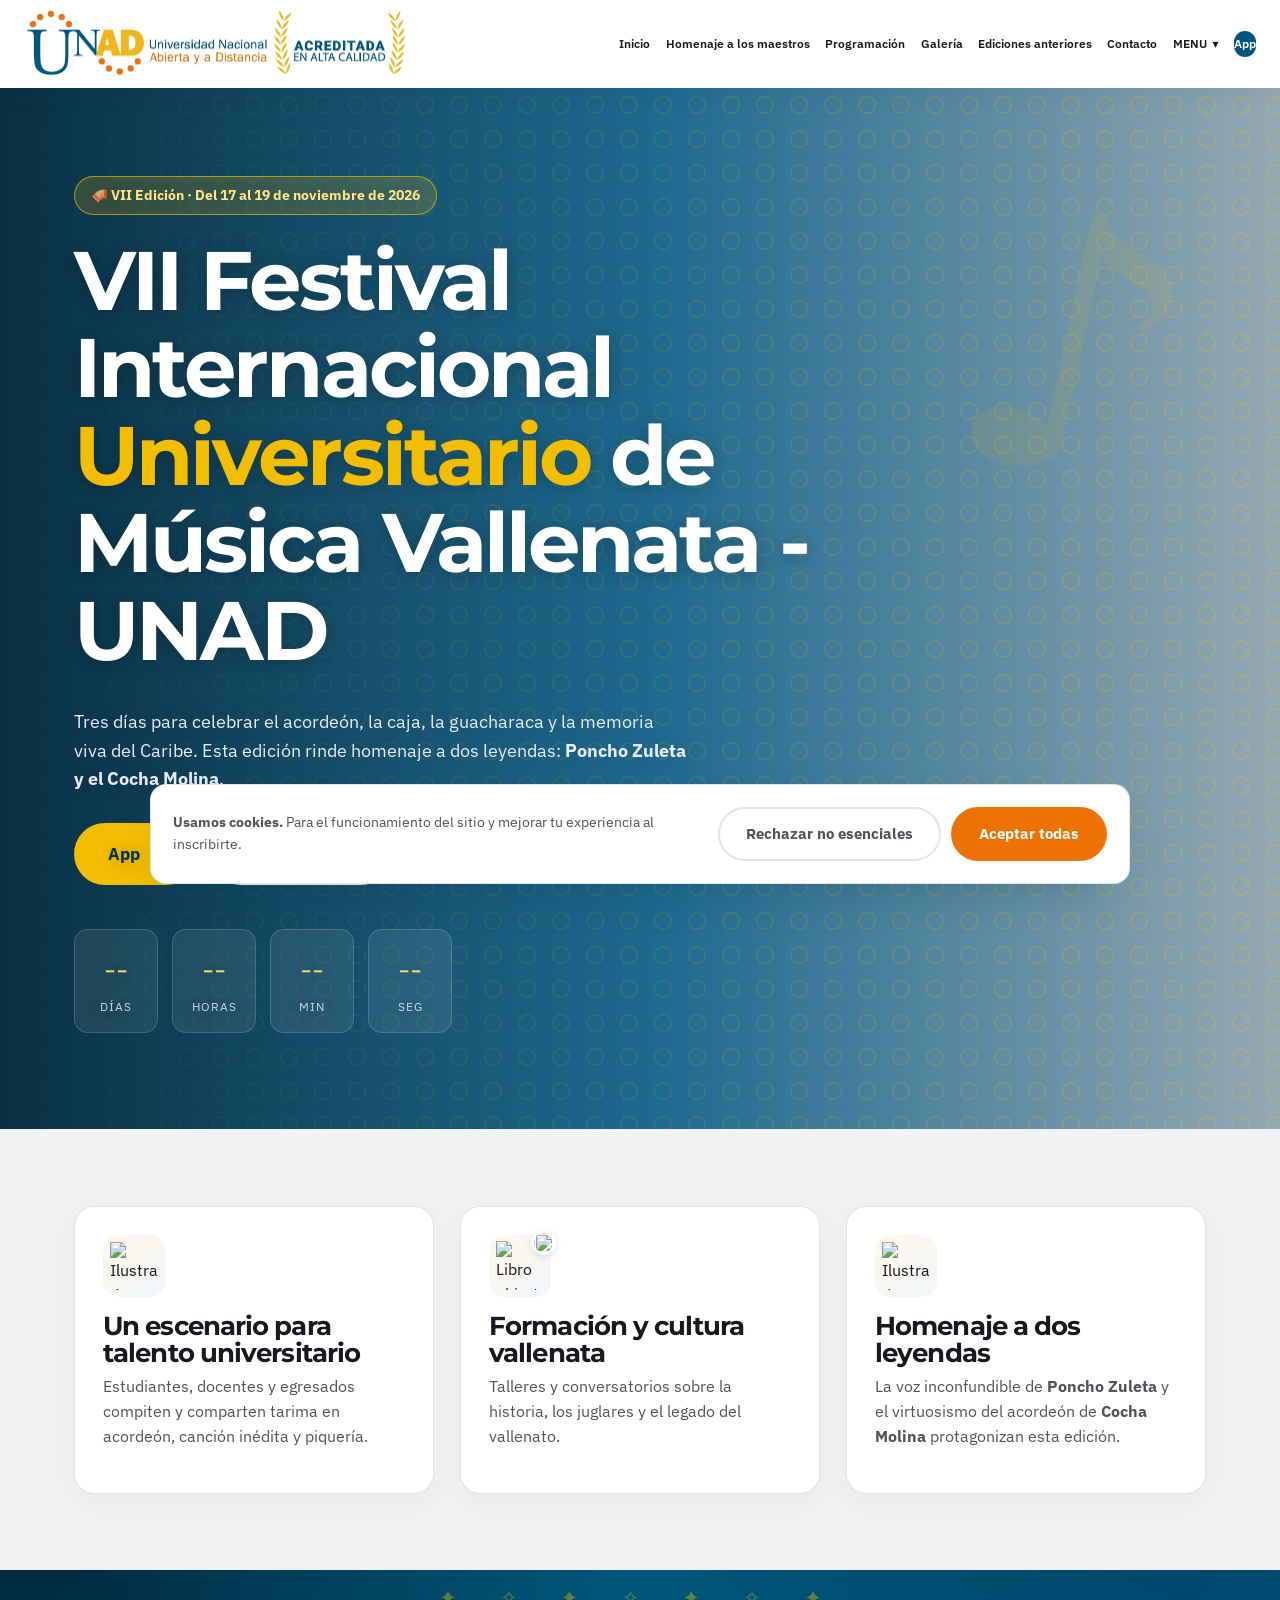
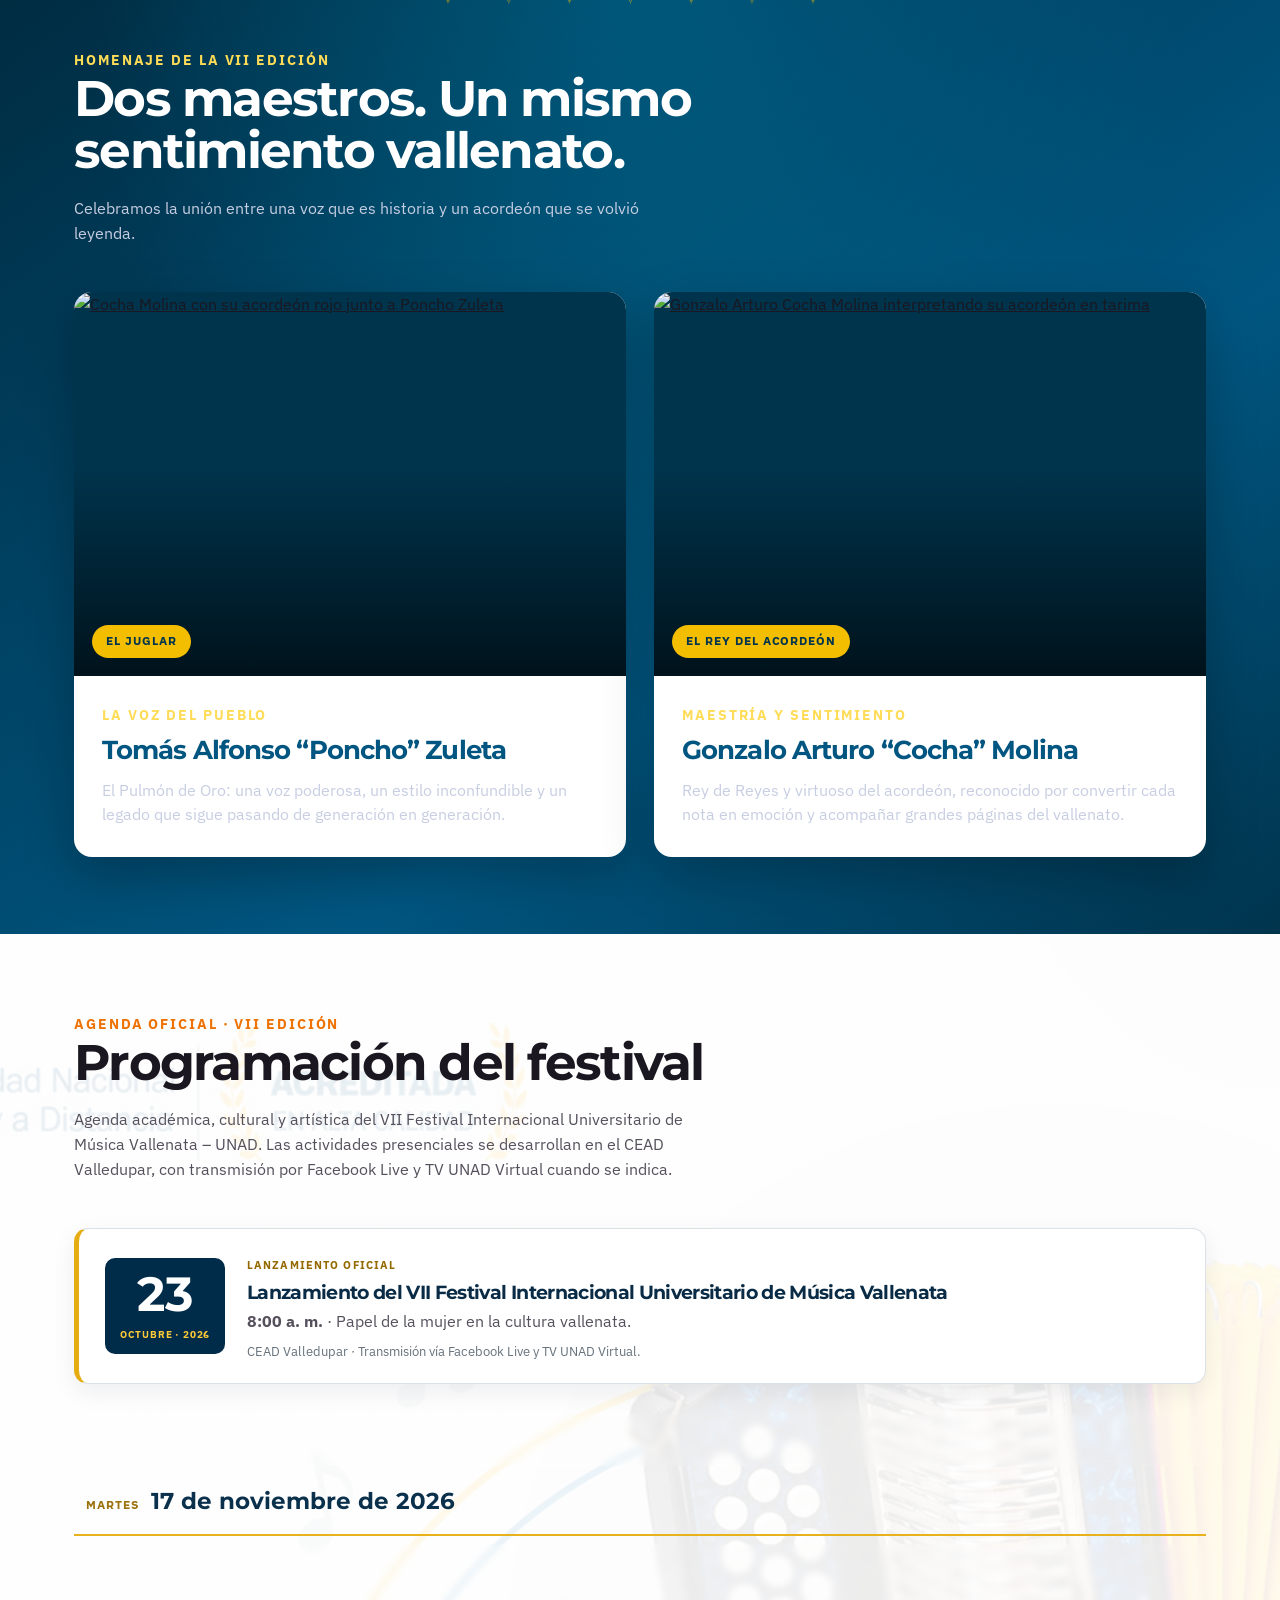
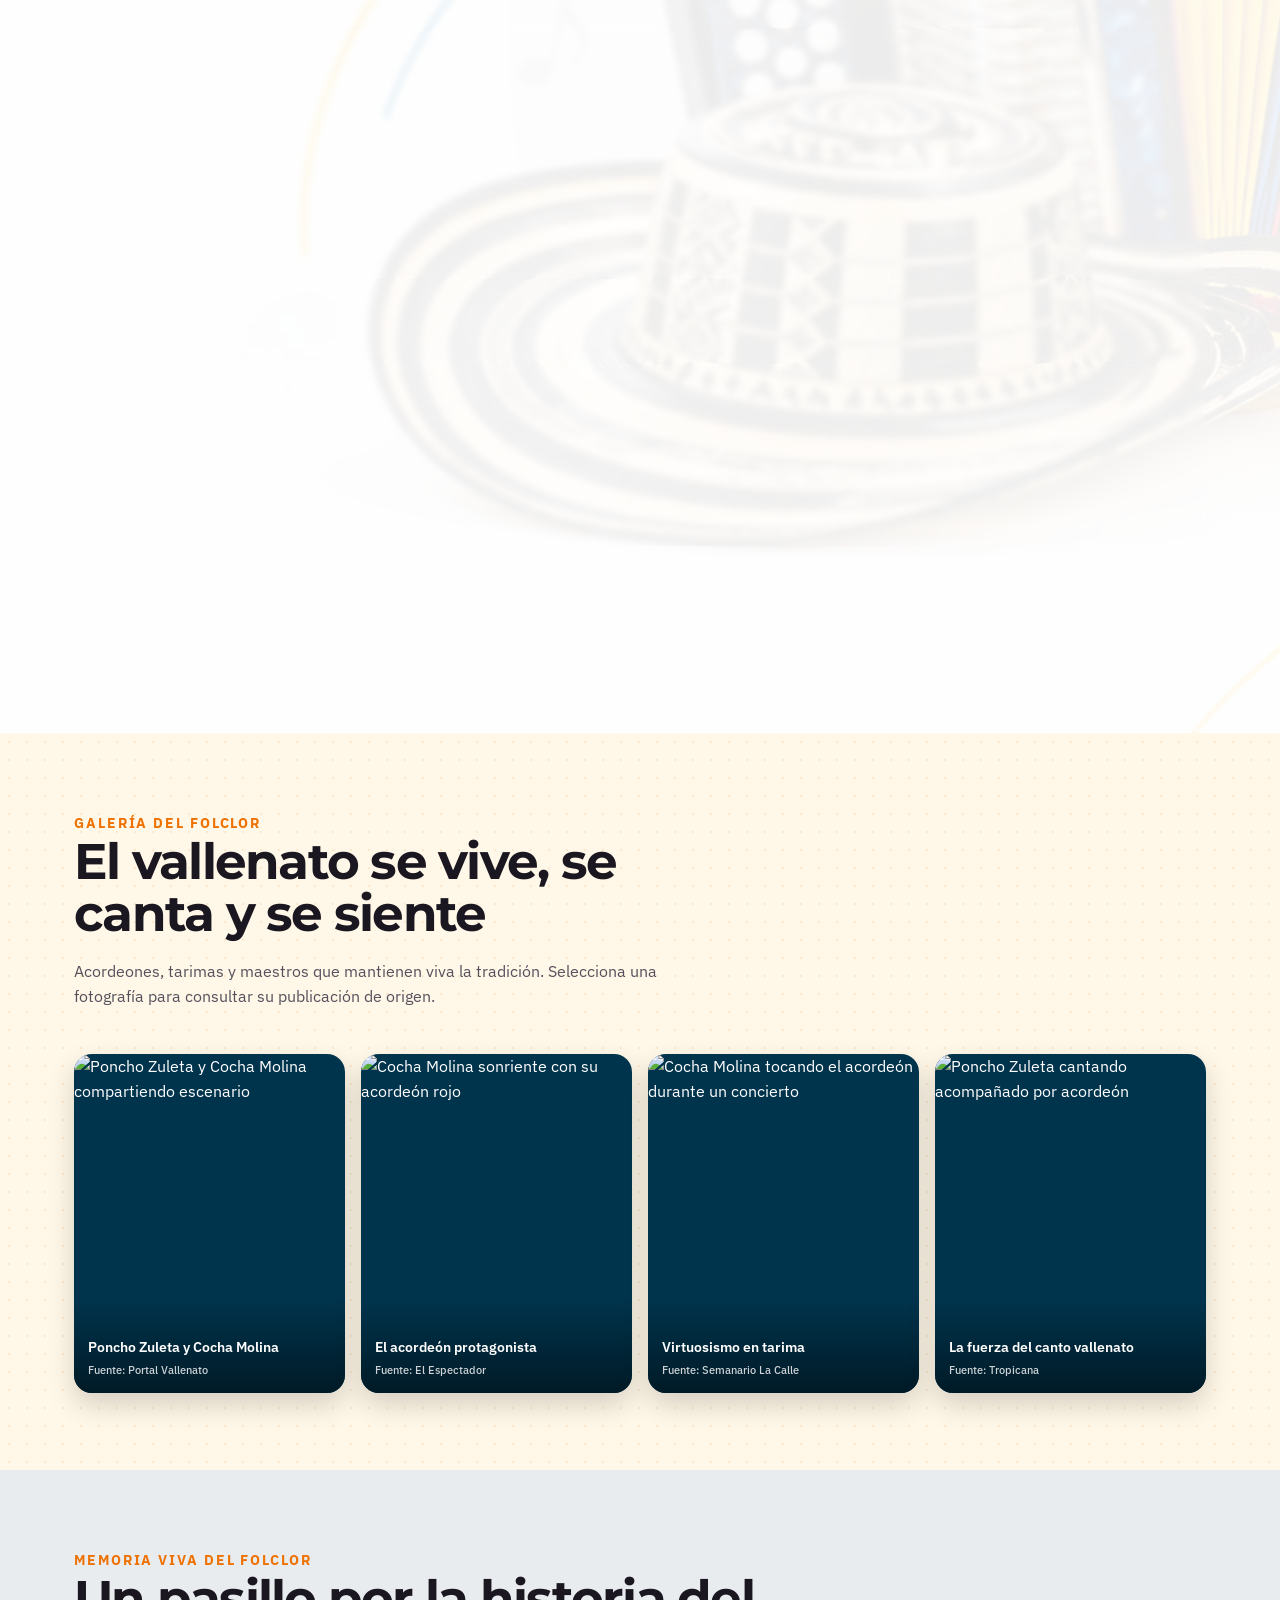
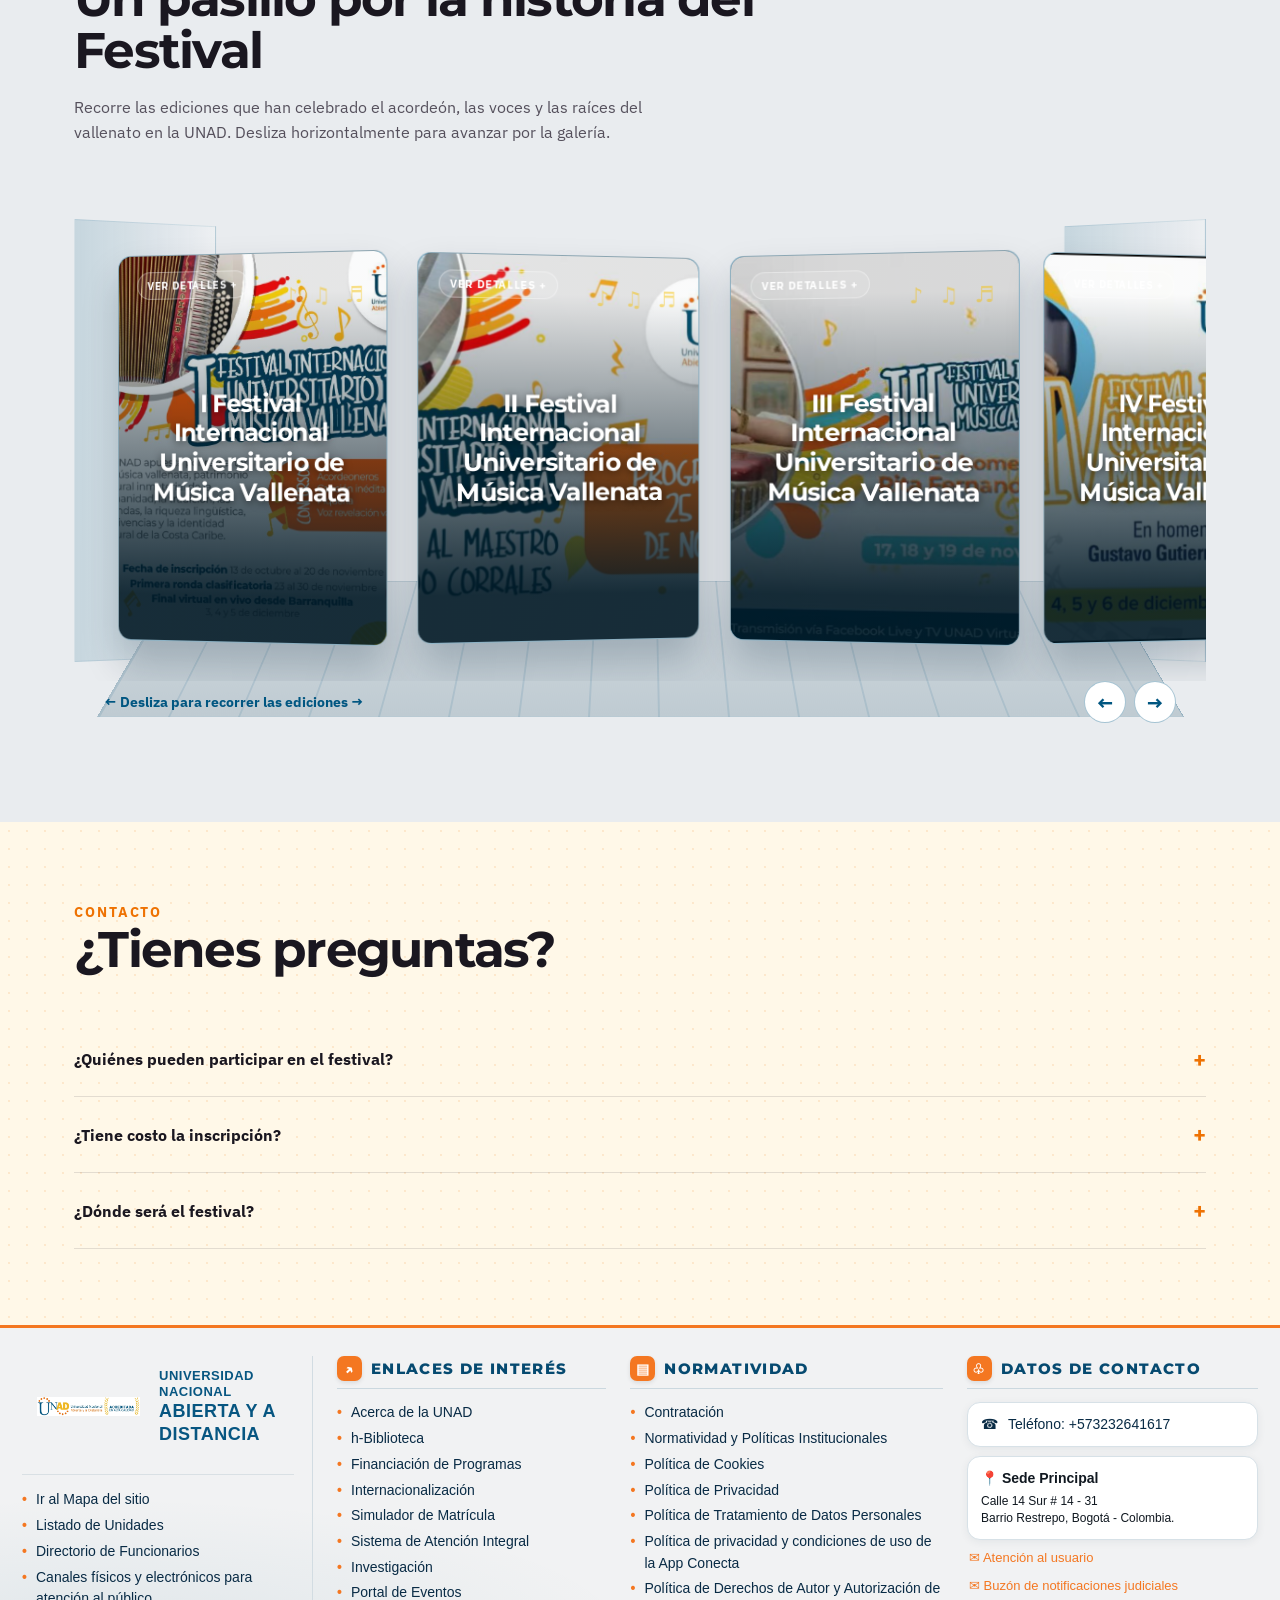
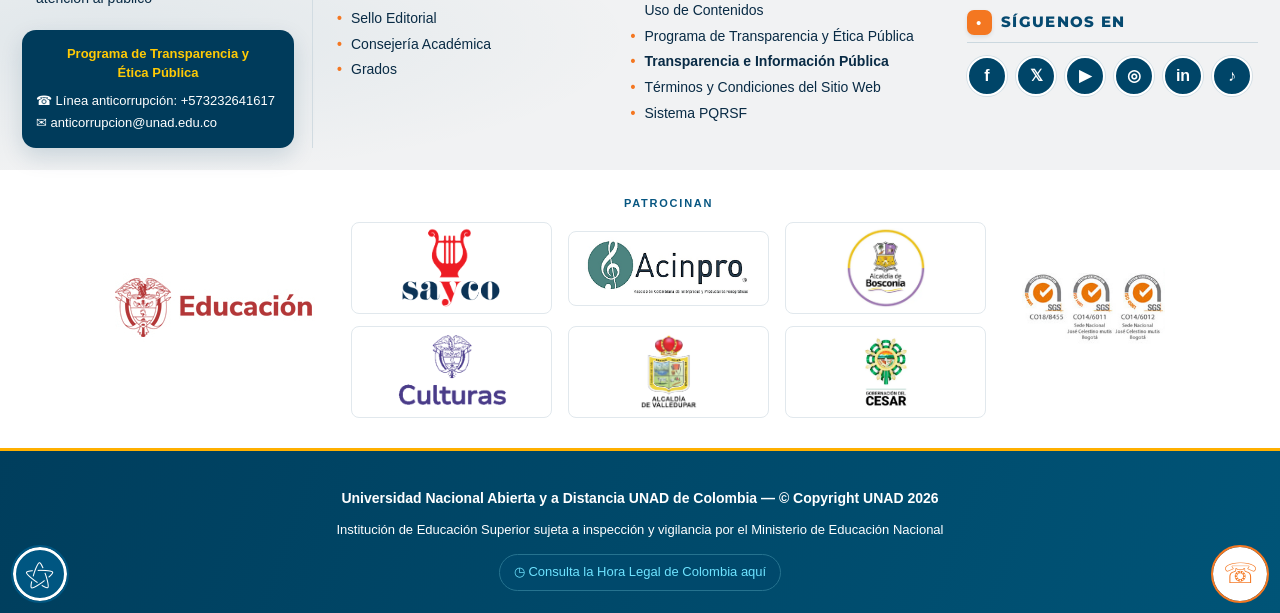
==== commit bc5893d3: "Link Cultura Caribe section from main menu" ====
--- a/index.html
+++ b/index.html
@@ -39,7 +39,7 @@
           <a href="conversatorio-vida-obra.html"><span>🎙️</span> Conversatorio Vida y Obra</a>
           <a href="#paginaConstruccion" data-construccion><span>🎖️</span> Condecorados Vida y Obra</a>
           <a href="foro-academico.html"><span>💬</span> Foro Académico</a>
-          <a href="#paginaConstruccion" data-construccion><span>🌱</span> Semillero Cultura Caribe</a>
+          <a href="semillero-cultura-caribe.html"><span>🌱</span> Semillero Cultura Caribe</a>
           <a href="#paginaConstruccion" data-construccion><span>📖</span> Revista Vallenata (Aires Vallento)</a>
           <a href="asistencia.html"><span>📊</span> Invitados especiales</a>
           <a href="incubadora-talento.html"><span>🚀</span> Incubadora de Talento</a>
